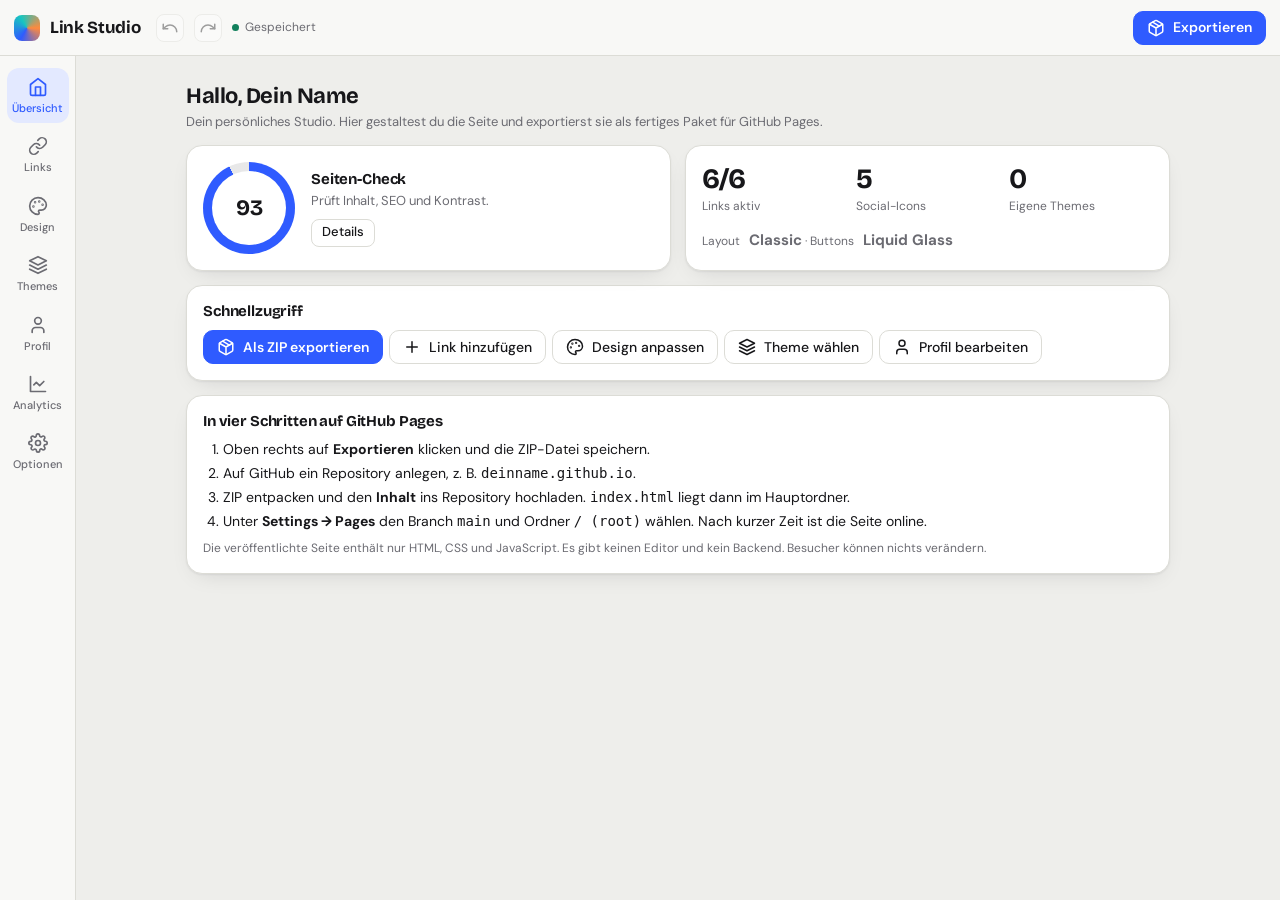
==== index.html @ 10c3a2a6 "Add files via upload" ====
<!DOCTYPE html>
<html lang="de"><head><meta charset="utf-8"><meta name="viewport" content="width=device-width,initial-scale=1"><meta name="robots" content="noindex,nofollow">
<title>Link Studio</title>
<link rel="stylesheet" href="https://fonts.googleapis.com/css2?family=Bricolage+Grotesque:wght@600;700;800&family=DM+Sans:wght@400;500;600;700&display=swap">
<style>:root{
  --ed-bg:#eeeeeb;--ed-panel:#f8f8f6;--ed-card:#ffffff;--ed-line:#dcdcd6;--ed-ink:#17171a;--ed-mute:#6b6b72;--ed-acc:#2f5bff;--ed-acc-ink:#ffffff;--ed-acc-soft:#e3e9ff;--ed-ok:#12805c;--ed-warn:#b26a00;--ed-bad:#c0392b;--ed-stage:#e4e4df;--ed-shadow:0 1px 2px rgba(20,20,30,.06),0 8px 24px -12px rgba(20,20,30,.18);
  --f-d:'Bricolage Grotesque',system-ui,sans-serif;--f-b:'DM Sans',system-ui,sans-serif;color-scheme:light}
@media (prefers-color-scheme:dark){:root:not([data-theme=light]):not([data-ed]){--ed-bg:#0e0f11;--ed-panel:#16171a;--ed-card:#1d1e22;--ed-line:#2b2d33;--ed-ink:#ececf0;--ed-mute:#9a9ca6;--ed-acc:#6d8dff;--ed-acc-ink:#0b1030;--ed-acc-soft:#1f2a55;--ed-ok:#3ecf9a;--ed-warn:#f0a43a;--ed-bad:#ff7a6b;--ed-stage:#0a0a0c;--ed-shadow:0 1px 2px rgba(0,0,0,.4),0 10px 28px -12px rgba(0,0,0,.6);color-scheme:dark}}
:root[data-theme=dark]:not([data-ed=light]){--ed-bg:#0e0f11;--ed-panel:#16171a;--ed-card:#1d1e22;--ed-line:#2b2d33;--ed-ink:#ececf0;--ed-mute:#9a9ca6;--ed-acc:#6d8dff;--ed-acc-ink:#0b1030;--ed-acc-soft:#1f2a55;--ed-ok:#3ecf9a;--ed-warn:#f0a43a;--ed-bad:#ff7a6b;--ed-stage:#0a0a0c;--ed-shadow:0 1px 2px rgba(0,0,0,.4),0 10px 28px -12px rgba(0,0,0,.6);color-scheme:dark}
:root[data-ed=dark]{--ed-bg:#0e0f11;--ed-panel:#16171a;--ed-card:#1d1e22;--ed-line:#2b2d33;--ed-ink:#ececf0;--ed-mute:#9a9ca6;--ed-acc:#6d8dff;--ed-acc-ink:#0b1030;--ed-acc-soft:#1f2a55;--ed-ok:#3ecf9a;--ed-warn:#f0a43a;--ed-bad:#ff7a6b;--ed-stage:#0a0a0c;--ed-shadow:0 1px 2px rgba(0,0,0,.4),0 10px 28px -12px rgba(0,0,0,.6);color-scheme:dark}
:root[data-ed=light]{--ed-bg:#eeeeeb;--ed-panel:#f8f8f6;--ed-card:#ffffff;--ed-line:#dcdcd6;--ed-ink:#17171a;--ed-mute:#6b6b72;--ed-acc:#2f5bff;--ed-acc-ink:#ffffff;--ed-acc-soft:#e3e9ff;--ed-stage:#e4e4df;color-scheme:light}
*{box-sizing:border-box}
html,body,#root{height:100%;margin:0}
body{background:var(--ed-bg);color:var(--ed-ink);font:14px/1.4 var(--f-b);-webkit-font-smoothing:antialiased;overflow:hidden}
button,input,select,textarea{font:inherit;color:inherit}
button{cursor:pointer}
.ic{width:18px;height:18px;flex:none;display:block}
:focus-visible{outline:2px solid var(--ed-acc);outline-offset:2px}
#app{height:100%;display:grid;grid-template-columns:76px 360px minmax(300px,1fr) 340px;grid-template-rows:56px 1fr;grid-template-areas:"top top top top" "rail panel stage insp"}
.top{grid-area:top;display:flex;align-items:center;gap:10px;padding:0 14px;background:var(--ed-panel);border-bottom:1px solid var(--ed-line)}
.brand{display:flex;align-items:center;gap:10px;font:700 17px var(--f-d);letter-spacing:-.02em;margin-right:6px}
.brand i{width:26px;height:26px;border-radius:8px;background:conic-gradient(from 210deg,#2f5bff,#18c6c0,#ff8a3d,#2f5bff);display:block}
.top .sp{flex:1}
.save{font-size:12px;color:var(--ed-mute);display:flex;align-items:center;gap:6px}
.save::before{content:'';width:7px;height:7px;border-radius:50%;background:var(--ed-ok)}
.save.dirty::before{background:var(--ed-warn)}
.btn{display:inline-flex;align-items:center;justify-content:center;gap:8px;height:34px;padding:0 13px;border-radius:10px;border:1px solid var(--ed-line);background:var(--ed-card);font-weight:500;white-space:nowrap;transition:background .15s,border-color .15s,transform .15s}
.btn:hover{border-color:color-mix(in srgb,var(--ed-ink) 35%,var(--ed-line))}
.btn:active{transform:translateY(1px)}
.btn.pri{background:var(--ed-acc);border-color:var(--ed-acc);color:var(--ed-acc-ink);font-weight:600}
.btn.pri:hover{filter:brightness(1.08)}
.btn.sm{height:28px;padding:0 10px;font-size:13px;border-radius:8px}
.btn.ghost{background:transparent;border-color:transparent}
.btn.ghost:hover{background:color-mix(in srgb,var(--ed-ink) 7%,transparent)}
.btn.danger{color:var(--ed-bad)}
.btn[disabled]{opacity:.4;pointer-events:none}
.ib{width:34px;padding:0}
.btn.sm.ib{width:28px}
.seg{display:inline-flex;padding:3px;border-radius:11px;background:color-mix(in srgb,var(--ed-ink) 7%,transparent);gap:2px;flex-wrap:wrap}
.seg button{border:0;background:transparent;height:28px;padding:0 10px;border-radius:8px;font-size:13px;font-weight:500;color:var(--ed-mute);display:inline-flex;align-items:center;justify-content:center;gap:6px}
.seg button.on{background:var(--ed-card);color:var(--ed-ink);box-shadow:0 1px 3px rgba(0,0,0,.14)}
.seg.full{display:flex}.seg.full button{flex:1}
.rail{grid-area:rail;background:var(--ed-panel);border-right:1px solid var(--ed-line);display:flex;flex-direction:column;align-items:center;gap:4px;padding:12px 6px;overflow-y:auto}
.rail button{width:62px;border:0;background:transparent;border-radius:12px;padding:9px 0 7px;display:flex;flex-direction:column;align-items:center;gap:4px;font-size:11px;font-weight:500;color:var(--ed-mute);transition:background .15s,color .15s}
.rail button:hover{background:color-mix(in srgb,var(--ed-ink) 6%,transparent);color:var(--ed-ink)}
.rail button.on{background:var(--ed-acc-soft);color:var(--ed-acc)}
.rail .ic{width:20px;height:20px}
.panel,.insp{background:var(--ed-panel);overflow-y:auto;overscroll-behavior:contain}
.panel{grid-area:panel;border-right:1px solid var(--ed-line)}
.insp{grid-area:insp;border-left:1px solid var(--ed-line)}
.pad{padding:16px}
.h1{font:700 22px/1.15 var(--f-d);letter-spacing:-.02em;margin:0 0 4px}
.h2{font:700 15px var(--f-d);margin:0;letter-spacing:-.01em}
.sub{color:var(--ed-mute);font-size:13px;margin:0 0 14px}
.stage{grid-area:stage;background:var(--ed-stage);display:flex;flex-direction:column;min-width:0;min-height:0;background-image:radial-gradient(color-mix(in srgb,var(--ed-ink) 14%,transparent) 1px,transparent 1px);background-size:18px 18px}
.stage-bar{display:flex;align-items:center;justify-content:center;gap:10px;padding:10px;flex-wrap:wrap}
.stage-body{flex:1;min-height:0;position:relative;overflow:hidden}
.frame{position:absolute;left:50%;top:0;transform-origin:top left;background:#000;box-shadow:0 30px 70px -20px rgba(0,0,0,.45);overflow:hidden}
.frame.mobile{border-radius:38px;border:9px solid #17171a}
.frame.tablet{border-radius:24px;border:9px solid #17171a}
.frame.desktop{border-radius:10px;border:1px solid var(--ed-line)}
.frame iframe{width:100%;height:100%;border:0;display:block;background:#000}
.edit-col{display:contents}
.full-view{grid-area:2 / 2 / 3 / 5;overflow-y:auto;background:var(--ed-bg)}
#app[data-full] .edit-col,#app[data-full] .stage{display:none}
#app:not([data-full]) .full-view{display:none}
.wrap{max-width:1040px;margin:0 auto;padding:28px 28px 60px}
.card{background:var(--ed-card);border:1px solid var(--ed-line);border-radius:16px;padding:16px;box-shadow:var(--ed-shadow)}
.grid2{display:grid;grid-template-columns:repeat(auto-fit,minmax(260px,1fr));gap:14px}
.stat{display:flex;flex-direction:column;gap:2px}.stat b{font:700 28px var(--f-d);letter-spacing:-.03em}.stat span{color:var(--ed-mute);font-size:12px}
.list{display:flex;flex-direction:column;gap:6px;margin:0;padding:0;list-style:none}
.row{display:flex;align-items:center;gap:8px;padding:8px 10px 8px 6px;border-radius:12px;background:var(--ed-card);border:1px solid var(--ed-line);position:relative;transition:border-color .15s,box-shadow .15s,opacity .15s}
.row.sel{border-color:var(--ed-acc);box-shadow:0 0 0 3px var(--ed-acc-soft)}
.row.off{opacity:.55}
.row.head{background:transparent;border-style:dashed}
.row .gr{width:22px;height:30px;display:grid;place-items:center;color:var(--ed-mute);cursor:grab;touch-action:none;border-radius:6px;border:0;background:none}
.row .gr:active{cursor:grabbing}
.row .gi{width:32px;height:32px;border-radius:9px;background:color-mix(in srgb,var(--ed-ink) 7%,transparent);display:grid;place-items:center;flex:none}
.row .tt{flex:1;min-width:0;text-align:left;border:0;background:none;padding:0}
.row .tt b{display:block;font-weight:600;white-space:nowrap;overflow:hidden;text-overflow:ellipsis}
.row .tt small{display:block;color:var(--ed-mute);white-space:nowrap;overflow:hidden;text-overflow:ellipsis;font-size:12px}
.row.drag{z-index:5;box-shadow:0 12px 30px rgba(0,0,0,.25);transition:none;opacity:.96}
.row.ind{margin-left:16px}
.tg{position:relative;display:inline-block;width:38px;height:22px;flex:none}
.tg input{position:absolute;inset:0;opacity:0;margin:0;cursor:pointer;z-index:1}
.tg span{position:absolute;inset:0;border-radius:99px;background:color-mix(in srgb,var(--ed-ink) 22%,transparent);transition:background .2s}
.tg span::after{content:'';position:absolute;left:3px;top:3px;width:16px;height:16px;border-radius:50%;background:#fff;box-shadow:0 1px 3px rgba(0,0,0,.3);transition:transform .2s}
.tg input:checked+span{background:var(--ed-acc)}
.tg input:checked+span::after{transform:translateX(16px)}
.tg input:focus-visible+span{outline:2px solid var(--ed-acc);outline-offset:2px}
.ctl{padding:9px 0;border-bottom:1px solid color-mix(in srgb,var(--ed-line) 60%,transparent)}
.ctl:last-child{border-bottom:0}
.ctl-h{display:flex;align-items:center;gap:6px;margin-bottom:6px;min-height:20px}
.ctl-h label{font-weight:500;font-size:13px;flex:1}
.ctl-h .val{font-size:12px;color:var(--ed-mute);font-variant-numeric:tabular-nums}
.ctl.inline{display:flex;align-items:center;justify-content:space-between;gap:10px}.ctl.inline .ctl-h{margin:0;flex:1}
.rs{border:0;background:none;color:var(--ed-mute);width:20px;height:20px;padding:0;display:grid;place-items:center;border-radius:6px}
.rs:hover{background:color-mix(in srgb,var(--ed-ink) 8%,transparent);color:var(--ed-ink)}
.rs .ic{width:13px;height:13px}
.rs[hidden]{display:none}
input[type=range]{-webkit-appearance:none;appearance:none;width:100%;height:22px;background:transparent;margin:0}
input[type=range]::-webkit-slider-runnable-track{height:4px;border-radius:4px;background:color-mix(in srgb,var(--ed-ink) 16%,transparent)}
input[type=range]::-moz-range-track{height:4px;border-radius:4px;background:color-mix(in srgb,var(--ed-ink) 16%,transparent)}
input[type=range]::-webkit-slider-thumb{-webkit-appearance:none;width:16px;height:16px;border-radius:50%;background:var(--ed-card);border:2px solid var(--ed-acc);margin-top:-6px;box-shadow:0 1px 4px rgba(0,0,0,.25)}
input[type=range]::-moz-range-thumb{width:12px;height:12px;border-radius:50%;background:var(--ed-card);border:2px solid var(--ed-acc)}
.in,select.in,textarea.in{width:100%;height:34px;border-radius:9px;border:1px solid var(--ed-line);background:var(--ed-card);padding:0 10px}
textarea.in{height:auto;padding:8px 10px;resize:vertical;min-height:70px;line-height:1.45}
.in:focus{outline:2px solid var(--ed-acc);outline-offset:-1px;border-color:transparent}
.clr{display:flex;gap:8px;align-items:center}
.clr .sw{width:34px;height:34px;border-radius:9px;border:1px solid var(--ed-line);position:relative;overflow:hidden;background:var(--c);flex:none;box-shadow:inset 0 0 0 2px var(--ed-card)}
.clr .sw input{position:absolute;inset:-6px;width:60px;height:60px;opacity:0;cursor:pointer}
.clr .hex{flex:1;font-family:ui-monospace,Menlo,monospace;font-size:12.5px;text-transform:lowercase}
.clr .auto{font-size:12px;color:var(--ed-mute)}
.sec{margin:0 0 10px;border:1px solid var(--ed-line);border-radius:14px;background:var(--ed-card);overflow:hidden}
.sec>summary{list-style:none;cursor:pointer;padding:11px 14px;font-weight:600;display:flex;align-items:center;gap:8px}
.sec>summary::-webkit-details-marker{display:none}
.sec>summary::after{content:'';margin-left:auto;width:8px;height:8px;border-right:2px solid var(--ed-mute);border-bottom:2px solid var(--ed-mute);transform:rotate(45deg);transition:transform .2s}
.sec[open]>summary::after{transform:rotate(-135deg)}
.sec>.in-sec{padding:2px 14px 12px}
.cats{display:flex;flex-direction:column;gap:6px}
.cat{display:flex;align-items:center;gap:12px;padding:11px 12px;border-radius:13px;border:1px solid var(--ed-line);background:var(--ed-card);text-align:left;width:100%}
.cat:hover{border-color:color-mix(in srgb,var(--ed-ink) 30%,var(--ed-line))}
.cat.on{border-color:var(--ed-acc);box-shadow:0 0 0 3px var(--ed-acc-soft)}
.cat .gi{width:34px;height:34px;border-radius:10px;background:color-mix(in srgb,var(--ed-ink) 7%,transparent);display:grid;place-items:center}
.cat.on .gi{background:var(--ed-acc);color:#fff}
.cat b{display:block;font-weight:600}.cat small{color:var(--ed-mute);font-size:12px}
.chips{display:flex;flex-wrap:wrap;gap:6px}
.chip{display:inline-flex;align-items:center;gap:6px;height:30px;padding:0 10px;border-radius:99px;border:1px solid var(--ed-line);background:var(--ed-card);font-size:13px}
.chip.on{background:var(--ed-acc);border-color:var(--ed-acc);color:#fff}
.picks{display:grid;grid-template-columns:repeat(auto-fill,minmax(40px,1fr));gap:6px}
.picks button{height:38px;border-radius:10px;border:1px solid var(--ed-line);background:var(--ed-card);display:grid;place-items:center}
.picks button.on{border-color:var(--ed-acc);background:var(--ed-acc-soft);color:var(--ed-acc)}
.picks button:hover{border-color:var(--ed-acc)}
.lay-grid{display:grid;grid-template-columns:repeat(3,1fr);gap:8px}
.lay{border:1px solid var(--ed-line);background:var(--ed-card);border-radius:12px;padding:8px 6px 7px;display:flex;flex-direction:column;align-items:center;gap:6px;font-size:12px;font-weight:500}
.lay.on{border-color:var(--ed-acc);box-shadow:0 0 0 3px var(--ed-acc-soft)}
.lay svg{width:100%;height:44px;color:var(--ed-mute)}.lay.on svg{color:var(--ed-acc)}
.sty-grid{display:grid;grid-template-columns:repeat(2,1fr);gap:8px}
.sty{height:62px;border-radius:12px;border:1px solid var(--ed-line);display:grid;place-items:center;position:relative;overflow:hidden;background:linear-gradient(135deg,#3b2f7a,#13486b);font-size:12px;font-weight:600;color:#fff}
.sty.on{outline:3px solid var(--ed-acc);outline-offset:1px}
.sty i{display:block;padding:7px 14px;font-style:normal}
.sty[data-s=liquid] i{background:rgba(255,255,255,.16);backdrop-filter:blur(6px);border:1px solid rgba(255,255,255,.35);border-radius:10px;box-shadow:inset 0 1px 0 rgba(255,255,255,.4)}
.sty[data-s=solid] i{background:#f5f6fb;color:#111;border-radius:8px}
.sty[data-s=outline] i{border:2px solid #fff;border-radius:8px}
.sty[data-s=gradient] i{background:linear-gradient(120deg,#8b7bff,#4cc9f0);border-radius:10px}
.sty[data-s=minimal] i{border-bottom:1px solid rgba(255,255,255,.6)}
.sty[data-s=floating] i{background:#20233a;border-radius:11px;box-shadow:0 12px 20px -6px rgba(0,0,0,.6)}
.sty[data-s=neon] i{border:2px solid #00f0ff;border-radius:8px;box-shadow:0 0 12px #00f0ff,inset 0 0 8px rgba(0,240,255,.4);text-shadow:0 0 8px #00f0ff}
.sty[data-s=soft] i{background:#2b2f50;border-radius:14px;box-shadow:5px 5px 10px rgba(0,0,0,.4),-4px -4px 9px rgba(255,255,255,.07)}
.sty[data-s="3d"] i{background:#ffb347;color:#2a1300;border-radius:9px;box-shadow:0 4px 0 #c77a1e}
.sty[data-s=elegant] i{border:1px solid rgba(255,255,255,.6);letter-spacing:.14em;font-size:10px;text-transform:uppercase}
.sty[data-s=custom] i{background:rgba(255,255,255,.25);border-radius:6px;border:1px dashed #fff}
.media{display:flex;gap:10px;align-items:center}
.media .th{width:54px;height:54px;border-radius:12px;border:1px dashed var(--ed-line);background:color-mix(in srgb,var(--ed-ink) 5%,transparent) center/cover no-repeat;display:grid;place-items:center;color:var(--ed-mute);flex:none;overflow:hidden}
.media .th video{width:100%;height:100%;object-fit:cover}
.media .col{flex:1;display:flex;flex-direction:column;gap:6px;min-width:0}
.media.drop-on .th{border-color:var(--ed-acc);background-color:var(--ed-acc-soft)}
.note{font-size:12px;color:var(--ed-mute);line-height:1.45;margin:6px 0 0}
.note.warn{color:var(--ed-warn)}
.hint{display:flex;gap:8px;padding:10px 12px;border-radius:12px;background:var(--ed-acc-soft);color:color-mix(in srgb,var(--ed-acc) 80%,var(--ed-ink));font-size:12.5px}
.hint .ic{width:16px;height:16px;margin-top:1px}
.tabs{display:flex;gap:4px;margin-bottom:12px}
.pill{display:inline-flex;align-items:center;gap:5px;height:22px;padding:0 8px;border-radius:99px;font-size:11.5px;font-weight:600;background:color-mix(in srgb,var(--ed-ink) 8%,transparent)}
.pill.ok{background:color-mix(in srgb,var(--ed-ok) 16%,transparent);color:var(--ed-ok)}.pill.warn{background:color-mix(in srgb,var(--ed-warn) 18%,transparent);color:var(--ed-warn)}.pill.bad{background:color-mix(in srgb,var(--ed-bad) 16%,transparent);color:var(--ed-bad)}
.chk{display:flex;gap:10px;align-items:flex-start;padding:9px 0;border-bottom:1px solid color-mix(in srgb,var(--ed-line) 60%,transparent)}
.chk:last-child{border-bottom:0}.chk .pill{margin-top:1px}.chk b{display:block;font-weight:600}.chk span{color:var(--ed-mute);font-size:12.5px}
.ring{--p:0;width:92px;height:92px;border-radius:50%;background:conic-gradient(var(--ed-acc) calc(var(--p)*1%),color-mix(in srgb,var(--ed-ink) 10%,transparent) 0);display:grid;place-items:center;position:relative;flex:none}
.ring::after{content:'';position:absolute;inset:9px;border-radius:50%;background:var(--ed-card)}
.ring b{position:relative;z-index:1;font:700 22px var(--f-d)}
.th-grid{align-items:stretch;display:grid;grid-template-columns:repeat(auto-fill,minmax(150px,1fr));gap:14px}
.thc{background:var(--ed-card);border:1px solid var(--ed-line);border-radius:16px;padding:10px;display:flex;flex-direction:column;gap:8px}
.thc.on{border-color:var(--ed-acc);box-shadow:0 0 0 3px var(--ed-acc-soft)}
.thc .pv{height:210px;border-radius:11px;overflow:hidden;position:relative;background:#111}
.thc iframe{position:absolute;left:0;top:0;width:390px;height:620px;border:0;transform:scale(.34);transform-origin:top left;pointer-events:none;background:#111}
.thc b{font-weight:600}.thc small{color:var(--ed-mute);font-size:12px;display:block}
.thc .acts{margin-top:auto;display:flex;gap:4px;flex-wrap:wrap}
.modal-bg{position:fixed;inset:0;background:rgba(10,10,20,.5);backdrop-filter:blur(3px);z-index:50;display:grid;place-items:center;padding:16px}
.modal{background:var(--ed-panel);border:1px solid var(--ed-line);border-radius:18px;padding:20px;width:min(560px,100%);max-height:88vh;overflow:auto;box-shadow:0 30px 80px rgba(0,0,0,.4)}
.modal h3{margin:0 0 6px;font:700 19px var(--f-d)}
.modal .acts{display:flex;gap:8px;justify-content:flex-end;margin-top:16px;flex-wrap:wrap}
.files{max-height:220px;overflow:auto;border:1px solid var(--ed-line);border-radius:10px;background:var(--ed-card);font:12px ui-monospace,Menlo,monospace}
.files div{display:flex;justify-content:space-between;gap:10px;padding:5px 10px;border-bottom:1px solid color-mix(in srgb,var(--ed-line) 60%,transparent)}
.files div:last-child{border-bottom:0}
.toast{position:fixed;left:50%;bottom:24px;transform:translateX(-50%);background:#17171a;color:#fff;padding:10px 16px;border-radius:12px;z-index:90;font-size:13px;box-shadow:0 10px 30px rgba(0,0,0,.35);max-width:90vw}
.mobile-bar{display:none;flex-wrap:nowrap}
.empty{color:var(--ed-mute);text-align:center;padding:26px 10px;border:1px dashed var(--ed-line);border-radius:14px}
.kbd{font:11px ui-monospace,Menlo,monospace;padding:1px 6px;border-radius:5px;border:1px solid var(--ed-line);background:var(--ed-card)}
@media (max-width:1239px){
  #app{grid-template-columns:76px minmax(0,1fr);grid-template-areas:"top top" "rail main";grid-template-rows:56px 1fr}
  .edit-col{display:block;grid-area:main;overflow-y:auto;min-height:0}
  .panel,.insp{grid-area:auto;overflow:visible;border:0;width:100%;max-width:680px;margin:0 auto}
  .insp{border-top:1px solid var(--ed-line)}
  .stage{grid-area:main;min-height:0}
  .full-view{grid-area:main}
  #app[data-view=edit] .stage{display:none}
  #app[data-view=preview] .edit-col{display:none}
  .mobile-bar{display:inline-flex}
}
@media (max-width:719px){
  #app{grid-template-columns:1fr;grid-template-areas:"top" "main" "rail";grid-template-rows:52px 1fr 60px}
  .rail{flex-direction:row;justify-content:space-around;border-right:0;border-top:1px solid var(--ed-line);padding:4px;overflow-x:auto;gap:0}
  .rail button{width:auto;min-width:50px;flex:1;padding:6px 2px 4px;font-size:10px}
  .top .hide-s{display:none}.brand span{display:none}#exportBtn span{display:none}#exportBtn{width:40px;padding:0}.top{gap:6px;padding:0 10px}
  .wrap{padding:18px 14px 40px}
}

.fl{position:relative;overflow:hidden;cursor:pointer}.fi{position:absolute;inset:0;width:100%;height:100%;opacity:0;cursor:pointer;font-size:0}
</style></head><body><div id="root"></div><script>/* ===== Link Studio core 1: utils, icons, fonts, defaults, presets ===== */
const LB = {};
const uid = (p = 'x') => p + Math.random().toString(36).slice(2, 9);
const esc = s => String(s == null ? '' : s).replace(/[&<>"']/g, c => ({ '&': '&amp;', '<': '&lt;', '>': '&gt;', '"': '&quot;', "'": '&#39;' }[c]));
const clamp = (v, a, b) => Math.min(b, Math.max(a, v));
const clone = o => JSON.parse(JSON.stringify(o));
const getPath = (o, p) => p.split('.').reduce((a, k) => (a == null ? a : a[k]), o);
const setPath = (o, p, v) => { const ks = p.split('.'); let a = o; for (let i = 0; i < ks.length - 1; i++) { if (a[ks[i]] == null) a[ks[i]] = {}; a = a[ks[i]]; } a[ks[ks.length - 1]] = v; };
const merge = (base, patch) => {
  if (Array.isArray(patch)) return clone(patch);
  if (patch && typeof patch === 'object') {
    const out = (base && typeof base === 'object' && !Array.isArray(base)) ? { ...base } : {};
    for (const k in patch) out[k] = merge(out[k], patch[k]);
    return out;
  }
  return patch;
};

/* ---------- Icons (24x24, stroke based) ---------- */
const ICONS = {
  link: '<path d="M10 13a5 5 0 0 0 7.54.54l3-3a5 5 0 0 0-7.07-7.07l-1.72 1.71"/><path d="M14 11a5 5 0 0 0-7.54-.54l-3 3a5 5 0 0 0 7.07 7.07l1.71-1.71"/>',
  globe: '<circle cx="12" cy="12" r="10"/><path d="M2 12h20"/><path d="M12 2a15.3 15.3 0 0 1 4 10 15.3 15.3 0 0 1-4 10 15.3 15.3 0 0 1-4-10 15.3 15.3 0 0 1 4-10z"/>',
  mail: '<rect x="2" y="4" width="20" height="16" rx="2"/><path d="m22 7-8.97 5.7a1.94 1.94 0 0 1-2.06 0L2 7"/>',
  instagram: '<rect x="2" y="2" width="20" height="20" rx="5"/><path d="M16 11.37A4 4 0 1 1 12.63 8 4 4 0 0 1 16 11.37z"/><path d="M17.5 6.5h.01"/>',
  youtube: '<path d="M2.5 17a24.12 24.12 0 0 1 0-10 2 2 0 0 1 1.4-1.4 49.56 49.56 0 0 1 16.2 0A2 2 0 0 1 21.5 7a24.12 24.12 0 0 1 0 10 2 2 0 0 1-1.4 1.4 49.55 49.55 0 0 1-16.2 0A2 2 0 0 1 2.5 17"/><path d="m10 15 5-3-5-3z"/>',
  twitch: '<path d="M21 2H3v16h5v4l4-4h5l4-4V2z"/><path d="M11 11V7"/><path d="M16 11V7"/>',
  github: '<path d="M15 22v-4a4.8 4.8 0 0 0-1-3.5c3 0 6-2 6-5.5.08-1.25-.27-2.48-1-3.5.28-1.15.28-2.35 0-3.5 0 0-1 0-3 1.5-2.64-.5-5.36-.5-8 0C6 2 5 2 5 2c-.3 1.15-.3 2.35 0 3.5A5.403 5.403 0 0 0 4 9c0 3.5 3 5.5 6 5.5-.39.49-.68 1.05-.85 1.65-.17.6-.22 1.23-.15 1.85v4"/><path d="M9 18c-4.51 2-5-2-7-2"/>',
  facebook: '<path d="M18 2h-3a5 5 0 0 0-5 5v3H7v4h3v8h4v-8h3l1-4h-4V7a1 1 0 0 1 1-1h3z"/>',
  linkedin: '<path d="M16 8a6 6 0 0 1 6 6v7h-4v-7a2 2 0 0 0-2-2 2 2 0 0 0-2 2v7h-4v-7a6 6 0 0 1 6-6z"/><rect x="2" y="9" width="4" height="12"/><circle cx="4" cy="4" r="2"/>',
  x: '<path d="M4 4l11.7 16H20L8.3 4z"/><path d="M4 20l6.8-6.8"/><path d="M13.2 10.8L20 4"/>',
  tiktok: '<path d="M9 12a4 4 0 1 0 4 4V3a5 5 0 0 0 5 5"/>',
  discord: '<path d="M7 6.5c3-1.2 7-1.2 10 0l2.5 9.5c-1.6 1.6-3.5 2.6-5 3l-1-2h-4l-1 2c-1.5-.4-3.4-1.4-5-3z"/><circle cx="9.5" cy="13" r="1.2"/><circle cx="14.5" cy="13" r="1.2"/>',
  spotify: '<circle cx="12" cy="12" r="10"/><path d="M7 9.5c3.5-1 7.5-.8 10.5 1"/><path d="M7.5 12.8c3-.8 6-.5 8.5 1"/><path d="M8 16c2.5-.6 5-.3 7 .8"/>',
  reddit: '<ellipse cx="12" cy="14" rx="8" ry="5.5"/><circle cx="9" cy="13.5" r="1"/><circle cx="15" cy="13.5" r="1"/><path d="M9.5 16.5c1.5 1 3.5 1 5 0"/><path d="M12 8.5l1-5 4 1"/><circle cx="18.5" cy="5" r="1.5"/>',
  steam: '<circle cx="12" cy="12" r="10"/><circle cx="15.5" cy="9.5" r="2.5"/><circle cx="8.5" cy="15.5" r="2"/><path d="M10 14.2l3.5-3"/>',
  telegram: '<path d="m22 2-7 20-4-9-9-4z"/><path d="M22 2 11 13"/>',
  whatsapp: '<path d="M7.9 20A9 9 0 1 0 4 16.1L2 22z"/>',
  pinterest: '<circle cx="12" cy="12" r="10"/><path d="M10 21l2-12"/><path d="M9.5 9.5c0-3 5.5-3 5.5 0s-3 4.5-4.5 4"/>',
  soundcloud: '<path d="M3 15v-3"/><path d="M6 16v-6"/><path d="M9 17V8"/><path d="M12 17V7c4-1 7 1 7 5a3.5 3.5 0 0 1 0 5h-7"/>',
  patreon: '<circle cx="15" cy="9.5" r="5.5"/><path d="M5 3v18"/>',
  kick: '<path d="M6 4v16"/><path d="M6 12l8-8"/><path d="M10 10l8 10"/>',
  bluesky: '<path d="M12 11c-2-4-5-6-8-6 0 3 1 7 4 8-2 .5-3 2-2 4 3 1 5-1 6-3 1 2 3 4 6 3 1-2 0-3.5-2-4 3-1 4-5 4-8-3 0-6 2-8 6z"/>',
  threads: '<circle cx="12" cy="12" r="4"/><path d="M16 8v5a3 3 0 0 0 6 0v-1a10 10 0 1 0-4 8"/>',
  snapchat: '<path d="M12 3c3 0 5 2 5 5v2c0 1 1 1.5 2 2-1 1.5-2 1.5-2 3 0 1 1 2 2 2-1 2-3 1-4 2-1 1-1.5 2-3 2s-2-1-3-2c-1-1-3 0-4-2 1 0 2-1 2-2 0-1.5-1-1.5-2-3 1-.5 2-1 2-2V8c0-3 2-5 5-5z"/>',
  music: '<path d="M9 18V5l12-2v13"/><circle cx="6" cy="18" r="3"/><circle cx="18" cy="16" r="3"/>',
  video: '<path d="m22 8-6 4 6 4V8z"/><rect x="2" y="6" width="14" height="12" rx="2"/>',
  bag: '<path d="M6 2 3 6v14a2 2 0 0 0 2 2h14a2 2 0 0 0 2-2V6l-3-4z"/><path d="M3 6h18"/><path d="M16 10a4 4 0 0 1-8 0"/>',
  heart: '<path d="M19 14c1.49-1.46 3-3.21 3-5.5A5.5 5.5 0 0 0 16.5 3c-1.76 0-3 .5-4.5 2-1.5-1.5-2.74-2-4.5-2A5.5 5.5 0 0 0 2 8.5c0 2.3 1.5 4.05 3 5.5l7 7z"/>',
  star: '<path d="M12 2l3.09 6.26L22 9.27l-5 4.87 1.18 6.88L12 17.77l-6.18 3.25L7 14.14 2 9.27l6.91-1.01z"/>',
  camera: '<path d="M14.5 4h-5L7 7H4a2 2 0 0 0-2 2v9a2 2 0 0 0 2 2h16a2 2 0 0 0 2-2V9a2 2 0 0 0-2-2h-3z"/><circle cx="12" cy="13" r="3"/>',
  gamepad: '<path d="M6 12h4M8 10v4"/><path d="M15 13h.01M18 11h.01"/><path d="M17.3 5H6.7a4 4 0 0 0-4 3.6C2.6 9.4 2 14.5 2 16a3 3 0 0 0 3 3c1 0 1.5-.5 2-1l1.4-1.4A2 2 0 0 1 9.8 16h4.4a2 2 0 0 1 1.4.6L17 18c.5.5 1 1 2 1a3 3 0 0 0 3-3c0-1.5-.6-6.6-.7-7.4A4 4 0 0 0 17.3 5z"/>',
  book: '<path d="M4 19.5v-15A2.5 2.5 0 0 1 6.5 2H20v20H6.5a2.5 2.5 0 0 1 0-5H20"/>',
  code: '<path d="m16 18 6-6-6-6"/><path d="m8 6-6 6 6 6"/>',
  coffee: '<path d="M17 8h1a4 4 0 1 1 0 8h-1"/><path d="M3 8h14v9a4 4 0 0 1-4 4H7a4 4 0 0 1-4-4z"/><path d="M6 2v2M10 2v2M14 2v2"/>',
  calendar: '<rect x="3" y="4" width="18" height="18" rx="2"/><path d="M16 2v4M8 2v4M3 10h18"/>',
  pin: '<path d="M20 10c0 6-8 12-8 12s-8-6-8-12a8 8 0 0 1 16 0z"/><circle cx="12" cy="10" r="3"/>',
  phone: '<path d="M22 16.92v3a2 2 0 0 1-2.18 2 19.8 19.8 0 0 1-8.63-3.07 19.5 19.5 0 0 1-6-6A19.8 19.8 0 0 1 2.12 4.18 2 2 0 0 1 4.11 2h3a2 2 0 0 1 2 1.72c.13.96.36 1.9.7 2.81a2 2 0 0 1-.45 2.11L8.09 9.91a16 16 0 0 0 6 6l1.27-1.27a2 2 0 0 1 2.11-.45c.91.34 1.85.57 2.81.7A2 2 0 0 1 22 16.92z"/>',
  briefcase: '<rect x="2" y="7" width="20" height="14" rx="2"/><path d="M16 21V5a2 2 0 0 0-2-2h-4a2 2 0 0 0-2 2v16"/>',
  download: '<path d="M21 15v4a2 2 0 0 1-2 2H5a2 2 0 0 1-2-2v-4"/><path d="m7 10 5 5 5-5"/><path d="M12 15V3"/>',
  upload: '<path d="M21 15v4a2 2 0 0 1-2 2H5a2 2 0 0 1-2-2v-4"/><path d="m17 8-5-5-5 5"/><path d="M12 3v12"/>',
  play: '<path d="M5 3l14 9-14 9z"/>',
  image: '<rect x="3" y="3" width="18" height="18" rx="2"/><circle cx="9" cy="9" r="2"/><path d="m21 15-3.09-3.09a2 2 0 0 0-2.82 0L6 21"/>',
  sparkles: '<path d="M9.94 15.5A2 2 0 0 0 8.5 14.06l-6.14-1.58a.5.5 0 0 1 0-.96L8.5 9.94A2 2 0 0 0 9.94 8.5l1.58-6.14a.5.5 0 0 1 .96 0L14.06 8.5a2 2 0 0 0 1.44 1.44l6.14 1.58a.5.5 0 0 1 0 .96L15.5 14.06a2 2 0 0 0-1.44 1.44l-1.58 6.14a.5.5 0 0 1-.96 0z"/>',
  zap: '<path d="M13 2 3 14h9l-1 8 10-12h-9z"/>',
  gift: '<rect x="3" y="8" width="18" height="4" rx="1"/><path d="M12 8v13"/><path d="M19 12v7a2 2 0 0 1-2 2H7a2 2 0 0 1-2-2v-7"/><path d="M7.5 8a2.5 2.5 0 0 1 0-5C11 3 12 8 12 8s1-5 4.5-5a2.5 2.5 0 0 1 0 5"/>',
  user: '<path d="M19 21v-2a4 4 0 0 0-4-4H9a4 4 0 0 0-4 4v2"/><circle cx="12" cy="7" r="4"/>',
  file: '<path d="M15 2H6a2 2 0 0 0-2 2v16a2 2 0 0 0 2 2h12a2 2 0 0 0 2-2V7z"/><path d="M14 2v4a2 2 0 0 0 2 2h4"/><path d="M10 9H8M16 13H8M16 17H8"/>',
  mic: '<path d="M12 2a3 3 0 0 0-3 3v7a3 3 0 0 0 6 0V5a3 3 0 0 0-3-3z"/><path d="M19 10v2a7 7 0 0 1-14 0v-2"/><path d="M12 19v3"/>',
  headphones: '<path d="M3 14h3a2 2 0 0 1 2 2v3a2 2 0 0 1-2 2H5a2 2 0 0 1-2-2v-7a9 9 0 0 1 18 0v7a2 2 0 0 1-2 2h-1a2 2 0 0 1-2-2v-3a2 2 0 0 1 2-2h3"/>',
  arrow: '<path d="M7 17 17 7"/><path d="M7 7h10v10"/>',
  chev: '<path d="m6 9 6 6 6-6"/>',
  chevr: '<path d="m9 18 6-6-6-6"/>',
  sun: '<circle cx="12" cy="12" r="4"/><path d="M12 2v2M12 20v2M4.93 4.93l1.41 1.41M17.66 17.66l1.41 1.41M2 12h2M20 12h2M6.34 17.66l-1.41 1.41M19.07 4.93l-1.41 1.41"/>',
  moon: '<path d="M12 3a6 6 0 0 0 9 9 9 9 0 1 1-9-9z"/>',
  check: '<path d="M20 6 9 17l-5-5"/>',
  verified: '<path d="M3.85 8.62a4 4 0 0 1 4.78-4.77 4 4 0 0 1 6.74 0 4 4 0 0 1 4.78 4.78 4 4 0 0 1 0 6.74 4 4 0 0 1-4.77 4.78 4 4 0 0 1-6.75 0 4 4 0 0 1-4.78-4.77 4 4 0 0 1 0-6.76z"/><path d="m9 12 2 2 4-4"/>',
  share: '<circle cx="18" cy="5" r="3"/><circle cx="6" cy="12" r="3"/><circle cx="18" cy="19" r="3"/><path d="m8.59 13.51 6.83 3.98M15.41 6.51l-6.82 3.98"/>',
  /* editor UI icons */
  plus: '<path d="M12 5v14M5 12h14"/>', trash: '<path d="M3 6h18"/><path d="M19 6v14a2 2 0 0 1-2 2H7a2 2 0 0 1-2-2V6"/><path d="M8 6V4a2 2 0 0 1 2-2h4a2 2 0 0 1 2 2v2"/>',
  copy: '<rect x="9" y="9" width="13" height="13" rx="2"/><path d="M5 15H4a2 2 0 0 1-2-2V4a2 2 0 0 1 2-2h9a2 2 0 0 1 2 2v1"/>',
  grip: '<circle cx="9" cy="6" r="1"/><circle cx="15" cy="6" r="1"/><circle cx="9" cy="12" r="1"/><circle cx="15" cy="12" r="1"/><circle cx="9" cy="18" r="1"/><circle cx="15" cy="18" r="1"/>',
  undo: '<path d="M3 7v6h6"/><path d="M21 17a9 9 0 0 0-9-9 9 9 0 0 0-6 2.3L3 13"/>', redo: '<path d="M21 7v6h-6"/><path d="M3 17a9 9 0 0 1 9-9 9 9 0 0 1 6 2.3L21 13"/>',
  monitor: '<rect x="2" y="3" width="20" height="14" rx="2"/><path d="M8 21h8M12 17v4"/>', tablet: '<rect x="4" y="2" width="16" height="20" rx="2"/><path d="M12 18h.01"/>', phoneui: '<rect x="5" y="2" width="14" height="20" rx="3"/><path d="M12 18h.01"/>',
  home: '<path d="m3 9 9-7 9 7v11a2 2 0 0 1-2 2H5a2 2 0 0 1-2-2z"/><path d="M9 22V12h6v10"/>', palette: '<circle cx="13.5" cy="6.5" r=".5"/><circle cx="17.5" cy="10.5" r=".5"/><circle cx="8.5" cy="7.5" r=".5"/><circle cx="6.5" cy="12.5" r=".5"/><path d="M12 2C6.5 2 2 6.5 2 12s4.5 10 10 10c.9 0 1.5-.7 1.5-1.5 0-.4-.2-.8-.4-1-.3-.3-.5-.7-.5-1.1 0-.9.7-1.5 1.5-1.5H16c3.3 0 6-2.7 6-6 0-4.9-4.5-9-10-9z"/>',
  layout: '<rect x="3" y="3" width="18" height="18" rx="2"/><path d="M3 9h18M9 21V9"/>', sliders: '<path d="M4 21v-7M4 10V3M12 21v-9M12 8V3M20 21v-5M20 12V3M1 14h6M9 8h6M17 16h6"/>',
  chart: '<path d="M3 3v18h18"/><path d="m19 9-5 5-4-4-3 3"/>', settings: '<circle cx="12" cy="12" r="3"/><path d="M19.4 15a1.65 1.65 0 0 0 .33 1.82l.06.06a2 2 0 1 1-2.83 2.83l-.06-.06a1.65 1.65 0 0 0-1.82-.33 1.65 1.65 0 0 0-1 1.51V21a2 2 0 1 1-4 0v-.09a1.65 1.65 0 0 0-1-1.51 1.65 1.65 0 0 0-1.82.33l-.06.06a2 2 0 1 1-2.83-2.83l.06-.06a1.65 1.65 0 0 0 .33-1.82 1.65 1.65 0 0 0-1.51-1H3a2 2 0 1 1 0-4h.09a1.65 1.65 0 0 0 1.51-1 1.65 1.65 0 0 0-.33-1.82l-.06-.06a2 2 0 1 1 2.83-2.83l.06.06a1.65 1.65 0 0 0 1.82.33h0a1.65 1.65 0 0 0 1-1.51V3a2 2 0 1 1 4 0v.09a1.65 1.65 0 0 0 1 1.51h0a1.65 1.65 0 0 0 1.82-.33l.06-.06a2 2 0 1 1 2.83 2.83l-.06.06a1.65 1.65 0 0 0-.33 1.82v0a1.65 1.65 0 0 0 1.51 1H21a2 2 0 1 1 0 4h-.09a1.65 1.65 0 0 0-1.51 1z"/>',
  x2: '<path d="M18 6 6 18M6 6l12 12"/>', eye: '<path d="M2 12s3.6-7 10-7 10 7 10 7-3.6 7-10 7-10-7-10-7z"/><circle cx="12" cy="12" r="3"/>', eyeoff: '<path d="M9.9 4.24A9.1 9.1 0 0 1 12 4c6.4 0 10 8 10 8a13.2 13.2 0 0 1-1.67 2.68M6.61 6.61A13.5 13.5 0 0 0 2 12s3.6 8 10 8a9.7 9.7 0 0 0 5.39-1.61M2 2l20 20"/>',
  rotate: '<path d="M3 12a9 9 0 1 0 9-9 9.75 9.75 0 0 0-6.74 2.74L3 8"/><path d="M3 3v5h5"/>', up: '<path d="m18 15-6-6-6 6"/>', down: '<path d="m6 9 6 6 6-6"/>', folder: '<path d="M20 20a2 2 0 0 0 2-2V8a2 2 0 0 0-2-2h-7.9a2 2 0 0 1-1.69-.9L9.6 3.9A2 2 0 0 0 7.93 3H4a2 2 0 0 0-2 2v13a2 2 0 0 0 2 2z"/>',
  package: '<path d="m7.5 4.27 9 5.15"/><path d="M21 8a2 2 0 0 0-1-1.73l-7-4a2 2 0 0 0-2 0l-7 4A2 2 0 0 0 3 8v8a2 2 0 0 0 1 1.73l7 4a2 2 0 0 0 2 0l7-4A2 2 0 0 0 21 16z"/><path d="m3.3 7 8.7 5 8.7-5M12 22V12"/>',
  wand: '<path d="m15 4-1 1M19 8l1-1M15 8l-1-1M5 21 19 7l-2-2L3 19z"/>', type: '<path d="M4 7V4h16v3M9 20h6M12 4v16"/>', film: '<rect x="2" y="2" width="20" height="20" rx="2.18"/><path d="M7 2v20M17 2v20M2 12h20M2 7h5M2 17h5M17 17h5M17 7h5"/>', code2: '<path d="m18 16 4-4-4-4M6 8l-4 4 4 4M14.5 4l-5 16"/>',
  info: '<circle cx="12" cy="12" r="10"/><path d="M12 16v-4M12 8h.01"/>', alert: '<path d="m21.73 18-8-14a2 2 0 0 0-3.48 0l-8 14A2 2 0 0 0 4 21h16a2 2 0 0 0 1.73-3z"/><path d="M12 9v4M12 17h.01"/>'
};
const ico = (n, cls) => '<svg class="' + (cls || 'ic') + '" viewBox="0 0 24 24" fill="none" stroke="currentColor" stroke-width="2" stroke-linecap="round" stroke-linejoin="round" aria-hidden="true">' + (ICONS[n] || ICONS.link) + '</svg>';
const PLATFORMS = ['instagram', 'tiktok', 'youtube', 'twitch', 'discord', 'github', 'spotify', 'x', 'reddit', 'steam', 'facebook', 'linkedin', 'telegram', 'whatsapp', 'pinterest', 'soundcloud', 'patreon', 'kick', 'bluesky', 'threads', 'snapchat', 'mail', 'globe'];
const PLATFORM_LABEL = { instagram: 'Instagram', tiktok: 'TikTok', youtube: 'YouTube', twitch: 'Twitch', discord: 'Discord', github: 'GitHub', spotify: 'Spotify', x: 'X', reddit: 'Reddit', steam: 'Steam', facebook: 'Facebook', linkedin: 'LinkedIn', telegram: 'Telegram', whatsapp: 'WhatsApp', pinterest: 'Pinterest', soundcloud: 'SoundCloud', patreon: 'Patreon', kick: 'Kick', bluesky: 'Bluesky', threads: 'Threads', snapchat: 'Snapchat', mail: 'E-Mail', globe: 'Website' };
const GENERIC_ICONS = ['link', 'globe', 'mail', 'music', 'video', 'bag', 'heart', 'star', 'camera', 'gamepad', 'book', 'code', 'coffee', 'calendar', 'pin', 'phone', 'briefcase', 'download', 'play', 'image', 'sparkles', 'zap', 'gift', 'user', 'file', 'mic', 'headphones', 'share'];
function detectPlatform(url) {
  const u = String(url || '').trim().toLowerCase();
  if (u.startsWith('mailto:')) return 'mail';
  if (u.startsWith('tel:')) return 'phone';
  let h = '';
  try { h = new URL(/^[a-z]+:/.test(u) ? u : 'https://' + u).hostname.replace(/^www\./, ''); } catch (e) { return 'link'; }
  const map = [['instagram.com', 'instagram'], ['tiktok.com', 'tiktok'], ['youtube.com', 'youtube'], ['youtu.be', 'youtube'], ['twitch.tv', 'twitch'], ['discord.gg', 'discord'], ['discord.com', 'discord'], ['github.com', 'github'], ['spotify.com', 'spotify'], ['x.com', 'x'], ['twitter.com', 'x'], ['reddit.com', 'reddit'], ['steampowered.com', 'steam'], ['steamcommunity.com', 'steam'], ['facebook.com', 'facebook'], ['fb.com', 'facebook'], ['linkedin.com', 'linkedin'], ['t.me', 'telegram'], ['telegram.me', 'telegram'], ['wa.me', 'whatsapp'], ['whatsapp.com', 'whatsapp'], ['pinterest.', 'pinterest'], ['soundcloud.com', 'soundcloud'], ['patreon.com', 'patreon'], ['kick.com', 'kick'], ['bsky.app', 'bluesky'], ['threads.net', 'threads'], ['snapchat.com', 'snapchat']];
  for (const [d, k] of map) if (h === d || h.endsWith('.' + d) || (d.endsWith('.') && h.includes(d))) return k;
  return 'link';
}

/* ---------- Fonts ---------- */
const FONTS = [
  ['Inter', 'sans', [400, 500, 600, 700]], ['Manrope', 'sans', [400, 500, 600, 700, 800]], ['Plus Jakarta Sans', 'sans', [400, 500, 600, 700, 800]], ['DM Sans', 'sans', [400, 500, 600, 700]],
  ['Space Grotesk', 'sans', [400, 500, 600, 700]], ['Outfit', 'sans', [400, 500, 600, 700, 800]], ['Sora', 'sans', [400, 500, 600, 700, 800]], ['Figtree', 'sans', [400, 500, 600, 700, 800]],
  ['Poppins', 'sans', [400, 500, 600, 700]], ['Montserrat', 'sans', [400, 500, 600, 700, 800]], ['Raleway', 'sans', [400, 500, 600, 700, 800]], ['Rubik', 'sans', [400, 500, 600, 700]],
  ['Bricolage Grotesque', 'display', [400, 500, 600, 700, 800]], ['Syne', 'display', [400, 500, 600, 700, 800]], ['Unbounded', 'display', [400, 500, 600, 700]], ['Bebas Neue', 'display', [400]], ['Archivo Black', 'display', [400]],
  ['Fraunces', 'serif', [400, 500, 600, 700]], ['Playfair Display', 'serif', [400, 500, 600, 700]], ['Instrument Serif', 'serif', [400]], ['DM Serif Display', 'serif', [400]], ['Cormorant Garamond', 'serif', [400, 500, 600, 700]], ['Lora', 'serif', [400, 500, 600, 700]],
  ['JetBrains Mono', 'mono', [400, 500, 600, 700]], ['Space Mono', 'mono', [400, 700]], ['Caveat', 'hand', [400, 500, 600, 700]], ['Pacifico', 'hand', [400]]
];
const FONT_MAP = {}; FONTS.forEach(f => FONT_MAP[f[0]] = f);
const FALLBACK = { sans: 'system-ui,-apple-system,"Segoe UI",Roboto,sans-serif', display: 'system-ui,-apple-system,"Segoe UI",sans-serif', serif: 'Georgia,"Times New Roman",serif', mono: 'ui-monospace,SFMono-Regular,Menlo,monospace', hand: 'cursive,system-ui,sans-serif' };
const SYSTEM_FONTS = { '@system': ['System UI', FALLBACK.sans], '@serif': ['Serif', FALLBACK.serif], '@mono': ['Mono', FALLBACK.mono] };
const gfUrl = (name, weights) => 'https://fonts.googleapis.com/css2?family=' + encodeURIComponent(name).replace(/%20/g, '+') + (weights && weights.length ? ':wght@' + weights.join(';') : '') + '&display=swap';
/* resolve a font choice -> {css, link?, face?} */
function resolveFont(v, fonts) {
  v = v || '@system';
  if (SYSTEM_FONTS[v]) return { css: SYSTEM_FONTS[v][1] };
  if (v === '@file') return fonts.file ? { css: '"LB Custom",' + FALLBACK.sans, face: true } : { css: FALLBACK.sans };
  if (v === '@gf') { const n = (fonts.gf || '').trim(); return n ? { css: '"' + n.replace(/"/g, '') + '",' + FALLBACK.sans, link: gfUrl(n) } : { css: FALLBACK.sans }; }
  const f = FONT_MAP[v];
  if (f) return { css: '"' + v + '",' + FALLBACK[f[1]], link: gfUrl(v, f[2]) };
  return { css: FALLBACK.sans };
}
LB.resolveFont = resolveFont;

/* ---------- Defaults ---------- */
const PAL_DARK = { bg1: '#0a0c16', bg2: '#1b1445', bg3: '#0c2b4a', text: '#f5f6fb', muted: '#a7accb', accent: '#8b7bff', accent2: '#4cc9f0', glow: '#8b7bff', btnBg: '#ffffff', btnBg2: '#8b7bff', btnText: '#f5f6fb', btnBorder: '#ffffff', btnOp: 12, overlay: '#000000' };
const PAL_LIGHT = { bg1: '#f4f1ff', bg2: '#e4ecff', bg3: '#ffeaf3', text: '#14142b', muted: '#5c5f7a', accent: '#5b4bff', accent2: '#0aa3d8', glow: '#7b6bff', btnBg: '#ffffff', btnBg2: '#d9d4ff', btnText: '#14142b', btnBorder: '#ffffff', btnOp: 62, overlay: '#ffffff' };
const DEFAULT_DESIGN = {
  siteMode: 'dark', toggle: true,
  layout: { type: 'classic', maxWidth: 560, gap: 14, padTop: 64, padBottom: 56, cols: 2, variant: 'bar', profilePos: 'top', profileAlign: 'center', rowH: 150 },
  av: { size: 116, shape: 'circle', bw: 3, bcMode: 'gradient', bc: '#ffffff', shadow: 40, glow: 24, anim: 'float' },
  pt: { align: 'center', nameSize: 30, nameWeight: 700, nameColor: '', nameFx: 'none', bioSize: 15, bioColor: '', bioWidth: 44, gap: 10, handleShow: true },
  social: { style: 'glass', size: 44, pos: 'top' },
  fonts: { heading: 'Sora', body: 'Figtree', button: '', gf: '', file: '', fileName: '' },
  bg: { type: 'mesh', angle: 155, speed: 45, image: '', video: '', posX: 50, posY: 50, size: 'cover', blur: 0, brightness: 100, contrast: 100, saturate: 100, opacity: 100, overlayOp: 0, orbs: true, orbCount: 3, orbSize: 55, orbInt: 45, pType: 'none', pCount: 60, pSize: 2, pSpeed: 40, pColor: '', pOp: 60, grain: false, grainAmt: 10, vignette: 25 },
  pal: { dark: PAL_DARK, light: PAL_LIGHT },
  button: { style: 'liquid', radius: 20, height: 62, width: 100, padX: 18, borderW: 1, blur: 22, shadow: 40, glow: 0, size: 16, weight: 600, align: 'center', iconPos: 'left', iconSize: 22, iconBox: true, arrow: true, upper: false, hover: 'lift', click: 'ripple', idle: 'none' },
  anim: { enter: 'fade-up', profileEnter: 'fade-up', duration: 750, stagger: 70, delay: 80, themeFx: true, cursorGlow: true, pointerLight: true },
  customCss: ''
};
const DEFAULT_STATE = {
  v: 1,
  meta: { title: 'Dein Name – Links', description: 'Alle meine Links an einem Ort.', lang: 'de', favicon: '', ogImage: '', siteUrl: '', cname: '', noindex: false, footer: true, footerText: '', share: true, analytics: { provider: 'none', id: '', src: '' } },
  profile: { name: 'Dein Name', handle: '@deinname', bio: 'Creator · Gamer · Entwickler\nHier findest du alles, was ich mache.', avatar: '', verified: true, badges: [{ id: 'b1', text: 'Creator', icon: 'sparkles', color: '' }] },
  socials: [
    { id: 's1', platform: 'instagram', url: 'https://instagram.com/', enabled: true }, { id: 's2', platform: 'tiktok', url: 'https://tiktok.com/', enabled: true },
    { id: 's3', platform: 'youtube', url: 'https://youtube.com/', enabled: true }, { id: 's4', platform: 'discord', url: 'https://discord.gg/', enabled: true }, { id: 's5', platform: 'github', url: 'https://github.com/', enabled: true }
  ],
  items: [
    { id: 'l1', type: 'link', title: 'YouTube-Kanal', subtitle: 'Neue Videos jede Woche', url: 'https://youtube.com/', icon: 'auto', enabled: true, badge: 'Neu', thumb: '', span: '2x1', o: {} },
    { id: 'l2', type: 'link', title: 'Twitch Livestream', subtitle: 'Abends live dabei', url: 'https://twitch.tv/', icon: 'auto', enabled: true, badge: '', thumb: '', span: '1x1', o: {} },
    { id: 'l3', type: 'link', title: 'Discord Server', subtitle: 'Community & Support', url: 'https://discord.gg/', icon: 'auto', enabled: true, badge: '', thumb: '', span: '1x1', o: {} },
    { id: 'h1', type: 'heading', title: 'Mehr von mir', collapsible: false, closed: false },
    { id: 'l4', type: 'link', title: 'Spotify Playlist', subtitle: 'Mein Soundtrack', url: 'https://open.spotify.com/', icon: 'auto', enabled: true, badge: '', thumb: '', span: '1x1', o: {} },
    { id: 'l5', type: 'link', title: 'GitHub', subtitle: 'Open-Source-Projekte', url: 'https://github.com/', icon: 'auto', enabled: true, badge: '', thumb: '', span: '1x1', o: {} },
    { id: 'l6', type: 'link', title: 'Business-Anfragen', subtitle: 'kontakt@example.com', url: 'mailto:kontakt@example.com', icon: 'auto', enabled: true, badge: '', thumb: '', span: '2x1', o: {} }
  ],
  design: DEFAULT_DESIGN
};
LB.DEFAULT_STATE = DEFAULT_STATE;
LB.fresh = () => clone(DEFAULT_STATE);

/* ---------- Button style presets (applied when picking a style) ---------- */
const STYLE_PRESETS = {
  liquid: { button: { radius: 20, borderW: 1, blur: 22, shadow: 40 }, pal: { dark: { btnBg: '#ffffff', btnText: '#f5f6fb', btnBorder: '#ffffff', btnOp: 12 }, light: { btnBg: '#ffffff', btnText: '#14142b', btnBorder: '#ffffff', btnOp: 62 } } },
  solid: { button: { radius: 16, borderW: 0, blur: 0, shadow: 25 }, pal: { dark: { btnBg: '#f5f6fb', btnText: '#0a0c16', btnBorder: '#f5f6fb', btnOp: 100 }, light: { btnBg: '#14142b', btnText: '#ffffff', btnBorder: '#14142b', btnOp: 100 } } },
  outline: { button: { radius: 16, borderW: 2, blur: 0, shadow: 0 }, pal: { dark: { btnBorder: '#f5f6fb', btnText: '#f5f6fb', btnBg: '#ffffff', btnOp: 10 }, light: { btnBorder: '#14142b', btnText: '#14142b', btnBg: '#14142b', btnOp: 8 } } },
  gradient: { button: { radius: 18, borderW: 0, blur: 0, shadow: 35 }, pal: { dark: { btnBg: '#8b7bff', btnBg2: '#4cc9f0', btnText: '#ffffff', btnOp: 100 }, light: { btnBg: '#5b4bff', btnBg2: '#0aa3d8', btnText: '#ffffff', btnOp: 100 } } },
  minimal: { button: { radius: 10, borderW: 1, blur: 0, shadow: 0 }, pal: { dark: { btnBorder: '#ffffff', btnText: '#f5f6fb', btnBg: '#ffffff', btnOp: 8 }, light: { btnBorder: '#14142b', btnText: '#14142b', btnBg: '#14142b', btnOp: 6 } } },
  floating: { button: { radius: 22, borderW: 0, blur: 0, shadow: 70 }, pal: { dark: { btnBg: '#20233a', btnText: '#f5f6fb', btnOp: 100 }, light: { btnBg: '#ffffff', btnText: '#14142b', btnOp: 100 } } },
  neon: { button: { radius: 12, borderW: 2, blur: 0, shadow: 0 }, pal: { dark: { btnBg: '#000000', btnText: '#ffffff', btnOp: 35 }, light: { btnBg: '#ffffff', btnText: '#14142b', btnOp: 70 } } },
  soft: { button: { radius: 26, borderW: 0, blur: 0, shadow: 60 }, pal: { dark: { btnBg: '#1d2036', btnText: '#e9ebf8', btnOp: 100 }, light: { btnBg: '#eceaf8', btnText: '#2a2850', btnOp: 100 } } },
  '3d': { button: { radius: 16, borderW: 0, blur: 0, shadow: 45 }, pal: { dark: { btnBg: '#ffb347', btnBg2: '#ff7a18', btnText: '#2a1300', btnOp: 100 }, light: { btnBg: '#7c6bff', btnBg2: '#4b3bd6', btnText: '#ffffff', btnOp: 100 } } },
  elegant: { button: { radius: 4, borderW: 1, blur: 0, shadow: 0, upper: true, weight: 500 }, pal: { dark: { btnBg: '#ffffff', btnText: '#f5f6fb', btnOp: 4 }, light: { btnBg: '#14142b', btnText: '#14142b', btnOp: 3 } } },
  custom: {}
};
LB.STYLE_PRESETS = STYLE_PRESETS;
LB.BUTTON_STYLES = [['liquid', 'Liquid Glass'], ['solid', 'Solid'], ['outline', 'Outline'], ['gradient', 'Gradient'], ['minimal', 'Minimal'], ['floating', 'Floating'], ['neon', 'Neon'], ['soft', 'Soft UI'], ['3d', '3D'], ['elegant', 'Elegant'], ['custom', 'Custom']];
LB.LAYOUTS = [['classic', 'Classic', 560], ['grid', 'Grid', 640], ['cards', 'Cards', 600], ['minimal', 'Minimal', 460], ['profile', 'Profile-Centric', 560], ['bento', 'Bento Grid', 920], ['floating', 'Floating Cards', 560], ['expanded', 'Expanded Profile', 1100], ['custom', 'Custom', 720]];

/* ---------- Theme presets (design patches on top of DEFAULT_DESIGN) ---------- */
const P = (dark, light) => ({ pal: { dark, light } });
LB.PRESETS = [
  { id: 'midnight', name: 'Midnight Glass', note: 'Liquid Glass auf Mesh-Verlauf', patch: {} },
  { id: 'aurora', name: 'Aurora', note: 'Nordlicht, Glühwürmchen', patch: { layout: { type: 'classic' }, bg: { type: 'mesh', pType: 'fireflies', pCount: 40, orbCount: 4 }, fonts: { heading: 'Bricolage Grotesque', body: 'DM Sans' }, ...P({ bg1: '#03110f', bg2: '#0c3b38', bg3: '#2a1a5e', accent: '#5df2c1', accent2: '#a78bfa', glow: '#5df2c1', btnBg2: '#5df2c1' }, { bg1: '#eafaf4', bg2: '#e0f7ff', bg3: '#f1e9ff', accent: '#0f9d76', accent2: '#7c5cff', glow: '#0f9d76' }) } },
  { id: 'sunset', name: 'Sunset Liquid', note: 'Warmer animierter Verlauf', patch: { bg: { type: 'animated', speed: 40, orbs: false, grain: true }, button: { radius: 30, hover: 'shine' }, fonts: { heading: 'Sora', body: 'Outfit' }, ...P({ bg1: '#2a0a3d', bg2: '#d1366b', bg3: '#ff9a3c', accent: '#ffd166', accent2: '#ff6b9a', glow: '#ffb86b', btnOp: 18 }, { bg1: '#ffe9d6', bg2: '#ffc4d6', bg3: '#ffd9a8', accent: '#d1366b', accent2: '#ff7a18', glow: '#ff7a18' }) } },
  { id: 'paper', name: 'Paper', note: 'Hell, ruhig, Serifen', patch: { siteMode: 'light', layout: { type: 'minimal', maxWidth: 460 }, bg: { type: 'solid', orbs: false, grain: true, grainAmt: 12, vignette: 0 }, button: { style: 'elegant', radius: 4, hover: 'invert', blur: 0, upper: true, weight: 500 }, av: { glow: 0, shadow: 20, anim: 'none', shape: 'rounded', bcMode: 'solid', bc: '#1c1a17', bw: 1 }, fonts: { heading: 'Fraunces', body: 'Figtree' }, anim: { enter: 'fade', stagger: 50 }, ...P({ bg1: '#141311', bg2: '#141311', bg3: '#141311', accent: '#e8c27a', accent2: '#e8c27a', btnText: '#f3efe6', btnOp: 4 }, { bg1: '#f6f3ec', bg2: '#f6f3ec', bg3: '#efe9dc', text: '#1c1a17', muted: '#6b665b', accent: '#9a6b1f', accent2: '#9a6b1f', glow: '#9a6b1f', btnBg: '#1c1a17', btnText: '#1c1a17', btnBorder: '#1c1a17', btnOp: 3 }) } },
  { id: 'neon', name: 'Neon Cyber', note: 'Neon-Rahmen, Sterne, Mono', patch: { layout: { type: 'grid', maxWidth: 640 }, bg: { type: 'gradient', orbs: false, pType: 'stars', pCount: 90, pColor: '#00f0ff', grain: false }, button: { style: 'neon', radius: 8, size: 15, hover: 'glow', idle: 'none' }, av: { shape: 'hexagon', bcMode: 'gradient', glow: 40, anim: 'ring' }, fonts: { heading: 'Space Grotesk', body: 'JetBrains Mono' }, pt: { nameFx: 'gradient' }, ...P({ bg1: '#05030f', bg2: '#12002b', bg3: '#001a2b', accent: '#00f0ff', accent2: '#ff2bd6', glow: '#00f0ff', btnBg: '#000000', btnText: '#e8ffff', btnOp: 35 }, { bg1: '#eefcff', bg2: '#fbeaff', bg3: '#e6fffb', accent: '#0090a8', accent2: '#c2189f', glow: '#00a6c0', btnText: '#06323a' }) } },
  { id: 'forest', name: 'Forest Mist', note: 'Gedämpftes Grün, Cards', patch: { layout: { type: 'cards', maxWidth: 600, cols: 1 }, bg: { type: 'mesh', pType: 'dots', pCount: 40, pColor: '#9be7b5', pOp: 35 }, button: { radius: 24, shadow: 55 }, fonts: { heading: 'Lora', body: 'DM Sans' }, ...P({ bg1: '#07110c', bg2: '#12392a', bg3: '#1b2d1d', accent: '#9be7b5', accent2: '#e0d28a', glow: '#6fd39a' }, { bg1: '#eef6ec', bg2: '#dcefdc', bg3: '#f3efd6', accent: '#2f7d4f', accent2: '#a58a1d', glow: '#2f7d4f' }) } },
  { id: 'mono', name: 'Mono Elegant', note: 'Schwarz-weiß, Outline', patch: { siteMode: 'dark', layout: { type: 'profile', maxWidth: 520 }, bg: { type: 'solid', orbs: false, vignette: 40 }, button: { style: 'outline', radius: 999, hover: 'invert', blur: 0, borderW: 1 }, av: { glow: 0, anim: 'none', bcMode: 'solid', bc: '#ffffff', bw: 2 }, fonts: { heading: 'Instrument Serif', body: 'Manrope' }, pt: { nameSize: 38, nameWeight: 400 }, ...P({ bg1: '#0a0a0a', bg2: '#0a0a0a', bg3: '#0a0a0a', text: '#fafafa', muted: '#9a9a9a', accent: '#ffffff', accent2: '#bdbdbd', glow: '#ffffff', btnBorder: '#fafafa', btnText: '#fafafa' }, { bg1: '#fafafa', bg2: '#fafafa', bg3: '#f0f0f0', text: '#0a0a0a', muted: '#666666', accent: '#0a0a0a', accent2: '#444444', glow: '#0a0a0a', btnBorder: '#0a0a0a', btnBg: '#0a0a0a', btnText: '#0a0a0a' }) } },
  { id: 'candy', name: 'Candy Soft', note: 'Pastell, Soft UI, schwebend', patch: { siteMode: 'light', layout: { type: 'floating', maxWidth: 520, gap: 18 }, bg: { type: 'gradient', orbs: true, orbInt: 35, vignette: 0 }, button: { style: 'soft', radius: 30, height: 64, hover: 'scale', idle: 'none' }, av: { shape: 'blob', bcMode: 'gradient', anim: 'breathe', glow: 18 }, fonts: { heading: 'Outfit', body: 'Outfit' }, ...P({ bg1: '#1a1230', bg2: '#2b1a4d', bg3: '#3a1d4a', accent: '#ff8fd1', accent2: '#9ad7ff', glow: '#ff8fd1' }, { bg1: '#ffe9f4', bg2: '#e9eaff', bg3: '#e0f7f2', accent: '#ff5fb0', accent2: '#6aa8ff', glow: '#ff8fd1', btnBg: '#f6eefb' }) } },
  { id: 'ocean', name: 'Ocean Deep', note: 'Tiefsee mit Bläschen', patch: { bg: { type: 'gradient', angle: 180, orbs: true, pType: 'bubbles', pCount: 34, pColor: '#9bd7ff', pOp: 45 }, button: { style: 'gradient', radius: 18, hover: 'scale' }, fonts: { heading: 'Plus Jakarta Sans', body: 'Plus Jakarta Sans' }, ...P({ bg1: '#03111f', bg2: '#06355a', bg3: '#0a5a7a', accent: '#6ee7ff', accent2: '#7c8cff', glow: '#4bd0ff', btnBg: '#2a8cff', btnBg2: '#22d3ee', btnText: '#ffffff', btnOp: 100 }, { bg1: '#e3f6ff', bg2: '#bfe6ff', bg3: '#d8f3f1', accent: '#0a6dc2', accent2: '#0aa7a7', glow: '#0a8fe0', btnBg: '#1d7bff', btnBg2: '#12b5c9', btnText: '#ffffff', btnOp: 100 }) } },
  { id: 'ember', name: 'Ember 3D', note: 'Bento mit 3D-Buttons', patch: { layout: { type: 'bento', maxWidth: 920, gap: 14 }, bg: { type: 'solid', orbs: true, orbCount: 2, orbInt: 30, grain: true }, button: { style: '3d', radius: 18, hover: 'lift', click: 'press' }, av: { shape: 'squircle', anim: 'none', bcMode: 'solid', bc: '#ffb347' }, fonts: { heading: 'Bricolage Grotesque', body: 'Figtree' }, ...P({ bg1: '#141414', bg2: '#141414', bg3: '#141414', accent: '#ffb347', accent2: '#ff7a18', glow: '#ff7a18', btnBg: '#2a2a2a', btnBg2: '#ff7a18', btnText: '#fff4e6', btnOp: 100 }, { bg1: '#f5f1ea', bg2: '#f5f1ea', bg3: '#ece4d6', accent: '#e8590c', accent2: '#f59f00', glow: '#e8590c', btnBg: '#ffffff', btnBg2: '#d9d2c3', btnText: '#2b2118', btnOp: 100 }) } }
];

/* ===== Link Studio core 2: site builder (CSS + HTML) ===== */
function layoutSpec(d) {
  const L = d.layout, t = L.type;
  const s = { shell: 'stack', variant: 'bar', cols: 1, profile: 'center', float: false, bento: false, hero: false };
  if (t === 'grid') { s.variant = 'tile'; s.cols = clamp(L.cols, 2, 3); }
  else if (t === 'cards') { s.variant = 'card'; s.cols = clamp(L.cols, 1, 2); }
  else if (t === 'minimal') { s.variant = 'text'; s.profile = 'left'; }
  else if (t === 'profile') { s.hero = true; }
  else if (t === 'bento') { s.variant = 'bento'; s.cols = 4; s.bento = true; }
  else if (t === 'floating') { s.float = true; }
  else if (t === 'expanded') { s.shell = 'split'; s.profile = 'left'; }
  else if (t === 'custom') { s.variant = L.variant; s.cols = clamp(L.cols, 1, 4); s.profile = L.profileAlign; if (L.profilePos !== 'top') s.shell = L.profilePos === 'left' ? 'split' : 'split-r'; }
  return s;
}
const FONT_ROLES = ['heading', 'body', 'button'];
function collectFonts(d) {
  const f = d.fonts, out = { links: [], face: '' };
  const seen = {};
  [f.heading, f.body, f.button || f.body].forEach(v => { const r = resolveFont(v, f); if (r.link && !seen[r.link]) { seen[r.link] = 1; out.links.push(r.link); } if (r.face) out.face = true; });
  return out;
}
function hexToRgb(h) { h = String(h || '#000').replace('#', ''); if (h.length === 3) h = h.split('').map(c => c + c).join(''); const n = parseInt(h, 16) || 0; return [n >> 16 & 255, n >> 8 & 255, n & 255]; }
LB.hexToRgb = hexToRgb;
function palVars(p) {
  return '--bg1:' + p.bg1 + ';--bg2:' + p.bg2 + ';--bg3:' + p.bg3 + ';--text:' + p.text + ';--muted:' + p.muted + ';--accent:' + p.accent + ';--accent2:' + p.accent2 + ';--glow:' + p.glow + ';--btn-bg:' + p.btnBg + ';--btn-bg2:' + p.btnBg2 + ';--btn-text:' + p.btnText + ';--btn-border:' + p.btnBorder + ';--btn-op:' + p.btnOp + ';--overlay:' + p.overlay + ';';
}
const ENTER = { 'fade-up': 'e-up', fade: 'e-fade', 'slide-left': 'e-sl', 'slide-right': 'e-sr', zoom: 'e-zoom', blur: 'e-blur', flip: 'e-flip', none: 'e-none' };
const SHAPES = {
  circle: 'border-radius:50%', squircle: 'border-radius:34%', rounded: 'border-radius:22%', square: 'border-radius:6%',
  hexagon: 'clip-path:polygon(50% 0,100% 25%,100% 75%,50% 100%,0 75%,0 25%)', diamond: 'clip-path:polygon(50% 0,100% 50%,50% 100%,0 50%)',
  blob: 'border-radius:63% 37% 54% 46% / 55% 48% 52% 45%'
};
LB.SHAPES = Object.keys(SHAPES);

const STATIC_CSS = `
@property --bg1{syntax:'<color>';inherits:true;initial-value:#000}
@property --bg2{syntax:'<color>';inherits:true;initial-value:#000}
@property --bg3{syntax:'<color>';inherits:true;initial-value:#000}
@property --accent{syntax:'<color>';inherits:true;initial-value:#888}
@property --accent2{syntax:'<color>';inherits:true;initial-value:#888}
@property --text{syntax:'<color>';inherits:true;initial-value:#fff}
@property --muted{syntax:'<color>';inherits:true;initial-value:#aaa}
@property --glow{syntax:'<color>';inherits:true;initial-value:#888}
@property --ang{syntax:'<angle>';inherits:false;initial-value:0deg}
*,*::before,*::after{box-sizing:border-box}
html,body{margin:0}
html{-webkit-text-size-adjust:100%}
body{min-height:100vh;min-height:100dvh;font-family:var(--font-b);color:var(--text);background:var(--bg1);-webkit-font-smoothing:antialiased;overflow-x:hidden;line-height:1.4}
a{color:inherit}
button{font:inherit;color:inherit}
.ic{width:1.15em;height:1.15em;flex:none;display:block}
#bg{position:fixed;inset:0;z-index:0;overflow:hidden;background:var(--bg1);pointer-events:none}
#bg>*{position:absolute;inset:0}
.bg-media{background-size:cover;background-repeat:no-repeat}
.bg-media video{width:100%;height:100%;object-fit:cover}
.bg-orbs i,.bg-mesh i{position:absolute;border-radius:50%;filter:blur(70px);will-change:transform}
.bg-ov{background:var(--overlay)}
.bg-grain{mix-blend-mode:overlay;background-size:180px}
#pc{width:100%;height:100%}
#cglow{position:fixed;inset:0;z-index:1;pointer-events:none;opacity:0;transition:opacity .5s}
#cglow.on{opacity:1}
.page{position:relative;z-index:2;min-height:100vh;min-height:100dvh;display:flex;flex-direction:column;align-items:center;padding-left:20px;padding-right:20px}
.shell{width:100%;max-width:var(--maxw);display:flex;flex-direction:column;gap:var(--sec-gap,28px);margin:0 auto}
.shell.split{flex-direction:row;align-items:flex-start;gap:64px}
.shell.split-r{flex-direction:row-reverse;align-items:flex-start;gap:64px}
.split .profile,.split-r .profile{position:sticky;top:48px;flex:0 0 340px;align-items:flex-start;text-align:left}
.split .main,.split-r .main{flex:1;min-width:0}
.main{display:flex;flex-direction:column;gap:22px;min-width:0}
.profile{display:flex;flex-direction:column;align-items:var(--p-ai);text-align:var(--p-ta);gap:var(--p-gap)}
.tools{position:fixed;top:14px;right:14px;z-index:5;display:flex;gap:8px}
.tool{width:42px;height:42px;border-radius:50%;display:grid;place-items:center;cursor:pointer;color:var(--text);border:1px solid color-mix(in srgb,var(--text) 18%,transparent);background:color-mix(in srgb,var(--text) 8%,transparent);backdrop-filter:blur(14px);-webkit-backdrop-filter:blur(14px);transition:transform .3s var(--ease),background .3s}
.tool:hover{transform:scale(1.08)}
.tool .ic{width:19px;height:19px}
.tool .moon{display:none}[data-theme=light] .tool .moon{display:block}[data-theme=light] .tool .sun{display:none}
/* avatar */
.avw{position:relative;filter:drop-shadow(0 calc(var(--av-sh)*.28px) calc(var(--av-sh)*.6px) rgba(0,0,0,calc(var(--av-sh)*.012))) drop-shadow(0 0 calc(var(--av-gl)*1px) color-mix(in srgb,var(--glow) 80%,transparent))}
.av{width:var(--av-size);height:var(--av-size);padding:var(--av-bw);background:var(--av-bc);display:block;overflow:hidden;${'' /* shape injected */}}
.av img{width:100%;height:100%;object-fit:cover;display:block;border-radius:inherit;clip-path:inherit}
.av .ini{width:100%;height:100%;display:grid;place-items:center;font:700 calc(var(--av-size)*.4)/1 var(--font-h);color:#fff;background:linear-gradient(135deg,var(--accent),var(--accent2));border-radius:inherit;clip-path:inherit}
.av.an-ring{background:conic-gradient(from var(--ang),var(--accent),var(--accent2),transparent 55%,var(--accent));animation:spin 4s linear infinite;padding:max(var(--av-bw),3px)}
.avw.an-float{animation:floaty 5s ease-in-out infinite}
.avw.an-breathe{animation:breathe 4s ease-in-out infinite}
.avw.an-pulse{animation:glowp 2.6s ease-in-out infinite}
.avw.an-tilt{transition:transform .3s var(--ease)}
.name{margin:0;font-family:var(--font-h);font-size:var(--n-size);font-weight:var(--n-w);letter-spacing:-.02em;line-height:1.1;color:var(--n-color);display:flex;align-items:center;gap:8px;flex-wrap:wrap;justify-content:var(--p-ai)}
.name.fx-gradient .nt{background:linear-gradient(90deg,var(--accent),var(--accent2));-webkit-background-clip:text;background-clip:text;color:transparent}
.name.fx-shimmer .nt{background:linear-gradient(110deg,var(--text) 30%,var(--accent) 50%,var(--text) 70%);background-size:250% 100%;-webkit-background-clip:text;background-clip:text;color:transparent;animation:shim 4s linear infinite}
.vf{width:.72em;height:.72em;color:var(--accent2)}
.handle{color:var(--muted);font-size:14px;font-weight:500;margin-top:-4px}
.bio{margin:0;color:var(--b-color);font-size:var(--bio-size);max-width:var(--bio-w);line-height:1.55;white-space:pre-line}
.badges{display:flex;flex-wrap:wrap;gap:6px;justify-content:var(--p-ai)}
.badge{--bc:var(--accent);display:inline-flex;align-items:center;gap:6px;padding:4px 11px 4px 9px;border-radius:99px;font-size:12px;font-weight:600;background:color-mix(in srgb,var(--bc) 16%,transparent);color:var(--bc);border:1px solid color-mix(in srgb,var(--bc) 36%,transparent)}
.badge .ic{width:13px;height:13px}
.socials{display:flex;flex-wrap:wrap;gap:10px;justify-content:var(--p-ai)}
.soc{width:var(--so-size);height:var(--so-size);border-radius:calc(var(--so-size)*.34);display:grid;place-items:center;color:var(--text);text-decoration:none;transition:transform .3s var(--ease),background .3s,box-shadow .3s}
.soc .ic{width:calc(var(--so-size)*.46);height:calc(var(--so-size)*.46)}
.soc:hover{transform:translateY(-3px) scale(1.06)}
.so-glass .soc{background:color-mix(in srgb,var(--text) 9%,transparent);border:1px solid color-mix(in srgb,var(--text) 16%,transparent);backdrop-filter:blur(16px);-webkit-backdrop-filter:blur(16px);box-shadow:inset 0 1px 0 rgba(255,255,255,.22)}
.so-filled .soc{background:linear-gradient(135deg,var(--accent),var(--accent2));color:#fff;box-shadow:0 8px 20px -8px var(--accent)}
.so-outline .soc{border:1.5px solid color-mix(in srgb,var(--text) 40%,transparent)}
.so-plain .soc{opacity:.85}.so-plain .soc:hover{opacity:1}
.so-round .soc{border-radius:50%}
/* links grid */
.grid{display:grid;grid-template-columns:repeat(var(--cols),minmax(0,1fr));gap:var(--gap)}
.grp{grid-column:1/-1;display:flex;flex-direction:column;gap:var(--gap)}
.grp-h{display:flex;align-items:center;gap:12px;font-family:var(--font-b);font-size:12px;letter-spacing:.16em;text-transform:uppercase;color:var(--muted);font-weight:700;background:none;border:0;padding:6px 2px;text-align:left;width:100%}
.grp-h::after{content:'';flex:1;height:1px;background:color-mix(in srgb,var(--muted) 28%,transparent)}
button.grp-h{cursor:pointer;padding:13px 16px;border-radius:calc(var(--b-r)*.8 + 2px);background:color-mix(in srgb,var(--text) 7%,transparent);border:1px solid color-mix(in srgb,var(--text) 15%,transparent);backdrop-filter:blur(16px);-webkit-backdrop-filter:blur(16px);color:var(--text);font-size:13px;letter-spacing:.1em;transition:background .3s,border-color .3s,transform .3s var(--ease)}
button.grp-h::after{display:none}
button.grp-h span{flex:1}
button.grp-h:hover{background:color-mix(in srgb,var(--text) 12%,transparent);border-color:color-mix(in srgb,var(--accent) 50%,transparent)}
button.grp-h:active{transform:scale(.985)}
button.grp-h:focus-visible{outline:2px solid var(--accent);outline-offset:2px}
button.grp-h .ic{width:18px;height:18px;order:0;transition:transform .45s var(--ease)}
.grp{transition:gap .45s var(--ease)}.grp.closed{gap:0}
.grp.closed .grp-in{opacity:0}.grp-in{transition:opacity .35s ease}
.grp.closed .grp-h .ic{transform:rotate(-90deg)}
.grp:not(.closed) .grp-h .ic{transform:rotate(0)}
.grp-wrap{display:grid;grid-template-rows:1fr;transition:grid-template-rows .45s var(--ease)}
.grp.closed .grp-wrap{grid-template-rows:0fr}
.grp-in{overflow:hidden;min-height:0;padding:10px;margin:-10px}
.grp.closed .grp-in{visibility:hidden;transition:visibility 0s .45s}
.it{display:flex;justify-content:center;min-width:0}
.sp-2x1{grid-column:span 2}.sp-2x2{grid-column:span 2;grid-row:span 2}.sp-1x2{grid-row:span 2}
.bento{grid-auto-flow:dense;grid-auto-rows:var(--row)}
.bento .grp{grid-auto-rows:auto}
.bento>.profile{grid-column:span 2;grid-row:span 2;padding:26px;border-radius:calc(var(--b-r) + 6px);background:color-mix(in srgb,var(--text) 6%,transparent);border:1px solid color-mix(in srgb,var(--text) 14%,transparent);backdrop-filter:blur(24px);-webkit-backdrop-filter:blur(24px);justify-content:center}
.bento>.profile .av{width:calc(var(--av-size)*.7);height:calc(var(--av-size)*.7)}
.bento>.profile .badges{display:none}
.bento>.profile .bio{display:-webkit-box;-webkit-line-clamp:3;-webkit-box-orient:vertical;overflow:hidden}
.bento>.profile{gap:8px;padding:20px;overflow:hidden}
/* link base */
.lk{--ic-w:calc(var(--b-h)*.6);--fill:color-mix(in srgb,var(--b-bg) calc(var(--b-op)*1%),transparent);position:relative;display:flex;flex-direction:column;width:var(--b-w);min-width:0;color:var(--b-text);text-decoration:none;font-family:var(--font-btn);font-size:var(--b-fs);font-weight:var(--b-fw);border-radius:var(--b-r);overflow:hidden;isolation:isolate;cursor:pointer;-webkit-tap-highlight-color:transparent;border:var(--b-bw) solid transparent;transition:transform .4s var(--ease),box-shadow .4s var(--ease),background .35s,color .3s,border-color .3s,filter .3s;outline-offset:3px;${'' }
}
.lk:focus-visible{outline:2px solid var(--accent)}
.lk-row{display:flex;align-items:center;gap:12px;min-height:var(--b-h);padding:0 var(--b-px);width:100%;min-width:0}
.lk-tx{flex:1;min-width:0;display:flex;flex-direction:column;gap:1px;text-align:var(--b-ta);line-height:1.2}
.lk-t{overflow:hidden;text-overflow:ellipsis;white-space:nowrap;${'' }}
.lk-up .lk-t{text-transform:uppercase;letter-spacing:.12em;font-size:.86em}
.lk-s{font-size:.78em;font-weight:400;opacity:.7;overflow:hidden;text-overflow:ellipsis;white-space:nowrap}
.lk-ic{width:var(--ic-w);height:var(--ic-w);flex:none;display:grid;place-items:center;color:var(--ic-color,inherit)}
.lk-ic .ic{width:var(--b-is);height:var(--b-is)}
.ibox .lk-ic{border-radius:calc(var(--b-r)*.55);background:color-mix(in srgb,var(--ic-color,var(--b-text)) 12%,transparent)}
.lk-ar{width:var(--ic-w);flex:none;display:grid;place-items:center;opacity:.55;transition:transform .35s var(--ease),opacity .3s}
.lk-ar .ic{width:18px;height:18px}
.lk-sp{width:var(--ic-w);flex:none}
.lk:hover .lk-ar{opacity:1;transform:translate(2px,-2px)}
.lk-th{display:block;background-size:cover;background-position:center;background-color:color-mix(in srgb,var(--accent) 22%,transparent)}
.lk-bd{flex:none;font-size:11px;font-weight:700;letter-spacing:.04em;padding:3px 9px;border-radius:99px;background:linear-gradient(135deg,var(--accent),var(--accent2));color:#fff}
.v-bar .lk-th{display:none}
.v-bar.has-th .lk-ic{background-size:cover;background-position:center;border-radius:calc(var(--b-r)*.55);overflow:hidden}
.v-tile{min-height:calc(var(--b-h)*2)}
.v-tile .lk-row{flex-direction:column;justify-content:center;text-align:center;padding:18px 12px;gap:10px;min-height:calc(var(--b-h)*2)}
.v-tile .lk-tx{flex:none;align-items:center;text-align:center;width:100%}
.v-tile .lk-ar,.v-tile .lk-sp,.v-tile .lk-th{display:none}
.v-tile .lk-ic{width:calc(var(--b-h)*.8);height:calc(var(--b-h)*.8)}
.v-tile .lk-ic .ic{width:calc(var(--b-is)*1.3);height:calc(var(--b-is)*1.3)}
.v-tile .lk-bd{position:absolute;top:10px;right:10px}
.v-card .lk-th{aspect-ratio:16/9;width:100%;position:relative}
.v-card:not(.has-th) .lk-th{display:grid;place-items:center;background:linear-gradient(135deg,color-mix(in srgb,var(--accent) 40%,transparent),color-mix(in srgb,var(--accent2) 30%,transparent))}
.v-card:not(.has-th) .lk-th .ic{width:44px;height:44px;opacity:.9}
.v-card .lk-tx{text-align:left}
.v-bento{height:100%;width:100%}
.v-bento .lk-th{position:absolute;inset:0;z-index:-2}
.v-bento.has-th::after{content:'';position:absolute;inset:0;z-index:-1;background:linear-gradient(180deg,transparent 30%,rgba(0,0,0,.65))}
.v-bento.has-th{color:#fff}
.v-bento .lk-row{flex-direction:column;align-items:flex-start;justify-content:space-between;height:100%;padding:16px 18px;gap:8px}
.v-bento .lk-ic{width:calc(var(--b-h)*.8);height:calc(var(--b-h)*.8)}
.v-bento .lk-ic .ic{width:calc(var(--b-is)*1.35);height:calc(var(--b-is)*1.35)}
.v-bento .lk-tx{flex:none;width:100%;text-align:left}
.v-bento .lk-t{white-space:normal;font-size:1.08em}
.v-bento .lk-ar{position:absolute;top:14px;right:14px;width:auto}
.v-bento .lk-sp{display:none}
.v-bento .lk-bd{position:absolute;top:14px;left:auto;right:46px}
.v-text{background:none!important;border-radius:0!important;border-width:0 0 1px 0!important;border-style:solid!important;border-color:color-mix(in srgb,var(--text) 16%,transparent)!important;box-shadow:none!important;backdrop-filter:none!important;-webkit-backdrop-filter:none!important}
.v-text::before,.v-text::after{display:none!important}
.v-text .lk-row{min-height:calc(var(--b-h)*.82);padding-left:2px;padding-right:2px}
.v-text .lk-tx{text-align:left}
.v-text:hover{border-color:var(--accent)!important;padding-left:6px}
.v-text .lk-ic{background:none!important}
/* styles */
.s-liquid{background:linear-gradient(135deg,var(--fill),color-mix(in srgb,var(--b-bg) calc(var(--b-op)*.45%),transparent));backdrop-filter:blur(var(--b-blur)) saturate(170%);-webkit-backdrop-filter:blur(var(--b-blur)) saturate(170%);border-color:color-mix(in srgb,var(--b-border) 38%,transparent);box-shadow:inset 0 1px 1px rgba(255,255,255,.38),inset 0 -1px 1px rgba(255,255,255,.07),0 12px 34px -12px rgba(0,0,0,calc(var(--b-sh)*.9)),var(--b-gsh)}
.s-liquid::before{content:'';position:absolute;inset:0;z-index:-1;border-radius:inherit;pointer-events:none;background:radial-gradient(190px circle at var(--mx,50%) var(--my,-30%),rgba(255,255,255,var(--pl,.26)),transparent 65%),linear-gradient(180deg,rgba(255,255,255,.13),transparent 48%)}
.s-solid{background:var(--fill);border-color:var(--b-border);box-shadow:0 8px 22px -10px rgba(0,0,0,calc(var(--b-sh)*1.2)),var(--b-gsh)}
.s-outline{background:transparent;border-width:max(var(--b-bw),2px);border-color:var(--b-border);box-shadow:var(--b-gsh)}
.s-outline:hover{background:color-mix(in srgb,var(--b-bg) calc(var(--b-op)*1%),transparent)}
.s-gradient{background:linear-gradient(120deg,color-mix(in srgb,var(--b-bg) calc(var(--b-op)*1%),transparent),color-mix(in srgb,var(--b-bg2) calc(var(--b-op)*1%),transparent));border-color:color-mix(in srgb,var(--b-border) 25%,transparent);box-shadow:0 14px 30px -14px color-mix(in srgb,var(--b-bg) 80%,transparent),var(--b-gsh)}
.s-minimal{background:transparent;border-color:transparent;border-bottom-color:color-mix(in srgb,var(--b-border) 45%,transparent);border-radius:max(var(--b-r)*.5,6px)}
.s-minimal:hover{background:color-mix(in srgb,var(--b-bg) calc(var(--b-op)*1%),transparent)}
.s-floating{background:var(--fill);border-color:transparent;box-shadow:0 22px 44px -16px rgba(0,0,0,calc(var(--b-sh)*1.1)),0 4px 10px -4px rgba(0,0,0,.25),var(--b-gsh)}
.s-floating:hover{box-shadow:0 30px 56px -16px rgba(0,0,0,calc(var(--b-sh)*1.2)),0 6px 14px -4px rgba(0,0,0,.28),var(--b-gsh)}
.s-neon{background:color-mix(in srgb,var(--b-bg) calc(var(--b-op)*.3%),transparent);border-width:max(var(--b-bw),2px);border-color:var(--accent);text-shadow:0 0 10px color-mix(in srgb,var(--accent) 70%,transparent);box-shadow:0 0 14px color-mix(in srgb,var(--accent) 50%,transparent),inset 0 0 14px color-mix(in srgb,var(--accent) 22%,transparent),var(--b-gsh)}
.s-neon:hover{box-shadow:0 0 26px color-mix(in srgb,var(--accent) 80%,transparent),inset 0 0 22px color-mix(in srgb,var(--accent) 35%,transparent),var(--b-gsh)}
.s-soft{background:var(--fill);border-color:transparent;box-shadow:calc(var(--b-sh)*9px) calc(var(--b-sh)*9px) calc(var(--b-sh)*22px) rgba(0,0,0,calc(var(--b-sh)*.5)),calc(var(--b-sh)*-9px) calc(var(--b-sh)*-9px) calc(var(--b-sh)*22px) rgba(255,255,255,calc(var(--b-sh)*.1)),var(--b-gsh)}
[data-theme=light] .s-soft{box-shadow:calc(var(--b-sh)*9px) calc(var(--b-sh)*9px) calc(var(--b-sh)*22px) rgba(60,50,120,calc(var(--b-sh)*.28)),calc(var(--b-sh)*-9px) calc(var(--b-sh)*-9px) calc(var(--b-sh)*22px) rgba(255,255,255,.95),var(--b-gsh)}
.s-3d{background:linear-gradient(180deg,color-mix(in srgb,var(--b-bg) 100%,white 14%),var(--b-bg));border-color:transparent;box-shadow:0 6px 0 0 color-mix(in srgb,var(--b-bg2) 78%,black),0 16px 24px -6px rgba(0,0,0,calc(var(--b-sh)*.8)),inset 0 1px 0 rgba(255,255,255,.4),var(--b-gsh);margin-bottom:6px}
.s-3d:active{transform:translateY(5px)!important;box-shadow:0 1px 0 0 color-mix(in srgb,var(--b-bg2) 78%,black),0 6px 10px -4px rgba(0,0,0,.4)}
.s-elegant{background:var(--fill);border-width:max(var(--b-bw),1px);border-color:color-mix(in srgb,var(--b-text) 34%,transparent);box-shadow:var(--b-gsh)}
.s-elegant:hover{border-color:var(--b-text)}
.s-custom{background:var(--fill);border-color:var(--b-border);backdrop-filter:blur(var(--b-blur));-webkit-backdrop-filter:blur(var(--b-blur));box-shadow:0 12px 30px -12px rgba(0,0,0,calc(var(--b-sh)*1)),var(--b-gsh)}
/* hover */
.h-lift:hover{transform:translateY(-3px)}
.h-scale:hover{transform:scale(1.03)}
.h-glow:hover{box-shadow:0 0 0 1px color-mix(in srgb,var(--glow) 55%,transparent),0 0 34px -2px color-mix(in srgb,var(--glow) 60%,transparent)}
.h-shine::after,.h-fill::after{content:'';position:absolute;inset:0;z-index:-1;pointer-events:none}
.h-shine::after{background:linear-gradient(105deg,transparent 35%,rgba(255,255,255,.34) 50%,transparent 65%);transform:translateX(-130%);transition:transform .9s var(--ease)}
.h-shine:hover::after{transform:translateX(130%)}
.h-fill::after{background:linear-gradient(120deg,var(--accent),var(--accent2));opacity:.9;transform:scaleX(0);transform-origin:left;transition:transform .5s var(--ease)}
.h-fill:hover::after{transform:scaleX(1)}
.h-fill:hover{color:#fff}
.h-invert:hover{background:var(--b-text)!important;color:var(--bg1)!important;border-color:var(--b-text)!important}
.h-tilt{transform:perspective(700px) rotateX(var(--rx,0deg)) rotateY(var(--ry,0deg));transition:transform .2s ease-out,box-shadow .4s}
.h-tilt:hover{box-shadow:0 20px 40px -14px rgba(0,0,0,.5)}
.h-press:hover{transform:scale(.985)}
/* click */
.c-press:active{transform:scale(.96)!important}
.c-bounce.clk{animation:bounce .5s var(--ease)}
.c-flash.clk{animation:flash .5s ease}
.rip{position:absolute;border-radius:50%;pointer-events:none;background:color-mix(in srgb,var(--b-text) 35%,transparent);transform:translate(-50%,-50%) scale(0);animation:ripple .7s ease-out forwards;width:20px;height:20px;z-index:0}
/* idle */
.i-pulse{animation:pulse 2.4s ease-in-out infinite}
.i-float{animation:floaty 4s ease-in-out infinite}
.i-wiggle{animation:wiggle 3s ease-in-out infinite}
.i-shake{animation:shake 3.2s ease-in-out infinite}
.i-bounce{animation:bobble 2.2s ease-in-out infinite}
.i-glow{animation:glowb 2.4s ease-in-out infinite}
.i-heart{animation:heart 1.8s ease-in-out infinite}
.lay-floating .it:nth-child(odd) .lk{translate:-8px 0}.lay-floating .it:nth-child(even) .lk{translate:8px 0}
.lay-floating .lk{animation:floaty 7s ease-in-out infinite;animation-delay:calc(var(--i,0)*-1.3s)}
.lay-floating .lk:hover{animation-play-state:paused}
.lay-profile .profile{position:relative;overflow:hidden;padding:20px 24px 28px;border-radius:32px;background:color-mix(in srgb,var(--text) 6%,transparent);border:1px solid color-mix(in srgb,var(--text) 14%,transparent);backdrop-filter:blur(24px);-webkit-backdrop-filter:blur(24px)}
.lay-profile .profile::before{content:'';position:absolute;inset:0 0 auto 0;height:118px;background:linear-gradient(135deg,var(--accent),var(--accent2));opacity:.5;-webkit-mask-image:linear-gradient(#000 40%,transparent);mask-image:linear-gradient(#000 40%,transparent)}
.lay-profile .profile>*{position:relative}
.lay-profile .avw{margin-top:34px}
.foot{margin-top:28px;font-size:12px;color:var(--muted);text-align:center;display:flex;flex-direction:column;gap:4px;opacity:.85}
.page>.foot{margin-top:auto;padding-top:36px}
.sel-flash{outline:2px solid var(--accent)!important;outline-offset:4px;animation:selp 1.2s ease 2}
.toast{position:fixed;left:50%;bottom:22px;transform:translateX(-50%);z-index:9;padding:10px 16px;border-radius:99px;background:rgba(20,20,30,.88);color:#fff;font-size:13px;backdrop-filter:blur(10px)}
/* entrance */
.rv{animation:var(--ev) var(--dur) var(--ease) calc(var(--d0) + var(--i,0)*var(--stagger)) backwards}
.e-none{--ev:none}
.nointro .rv{animation:none!important}
.theme-anim *,.theme-anim *::before,.theme-anim *::after{transition-property:background-color,color,border-color,box-shadow,fill,stroke!important;transition-duration:.5s!important}
@keyframes e-up{from{opacity:0;transform:translateY(26px)}}
@keyframes e-fade{from{opacity:0}}
@keyframes e-sl{from{opacity:0;transform:translateX(-36px)}}
@keyframes e-sr{from{opacity:0;transform:translateX(36px)}}
@keyframes e-zoom{from{opacity:0;transform:scale(.86)}}
@keyframes e-blur{from{opacity:0;filter:blur(14px);transform:scale(1.04)}}
@keyframes e-flip{from{opacity:0;transform:perspective(600px) rotateX(-40deg) translateY(16px)}}
@keyframes ripple{to{transform:translate(-50%,-50%) scale(22);opacity:0}}
@keyframes spin{to{--ang:360deg}}
@keyframes floaty{0%,100%{translate:0 0}50%{translate:0 -6px}}
@keyframes breathe{0%,100%{scale:1}50%{scale:1.05}}
@keyframes glowp{0%,100%{filter:drop-shadow(0 8px 14px rgba(0,0,0,.3)) drop-shadow(0 0 8px color-mix(in srgb,var(--glow) 60%,transparent))}50%{filter:drop-shadow(0 8px 14px rgba(0,0,0,.3)) drop-shadow(0 0 30px var(--glow))}}
@keyframes shim{to{background-position:-250% 0}}
@keyframes gshift{0%{background-position:0% 50%}50%{background-position:100% 50%}100%{background-position:0% 50%}}
@keyframes pulse{0%,100%{scale:1}50%{scale:1.025}}
@keyframes wiggle{0%,86%,100%{rotate:0deg}90%{rotate:-1.6deg}94%{rotate:1.6deg}98%{rotate:-1deg}}
@keyframes shake{0%,84%,100%{translate:0 0}88%{translate:-4px 0}92%{translate:4px 0}96%{translate:-2px 0}}
@keyframes bobble{0%,100%{translate:0 0}40%{translate:0 -5px}60%{translate:0 0}75%{translate:0 -2px}}
@keyframes glowb{0%,100%{filter:drop-shadow(0 0 0 transparent)}50%{filter:drop-shadow(0 0 14px var(--glow))}}
@keyframes heart{0%,100%{scale:1}14%{scale:1.035}28%{scale:1}42%{scale:1.035}70%{scale:1}}
@keyframes bounce{0%{scale:1}30%{scale:.94}60%{scale:1.04}100%{scale:1}}
@keyframes flash{0%{filter:brightness(1)}30%{filter:brightness(1.7)}100%{filter:brightness(1)}}
@keyframes selp{50%{outline-color:transparent}}
@keyframes d1{0%,100%{transform:translate(0,0) scale(1)}50%{transform:translate(12vw,8vh) scale(1.15)}}
@keyframes d2{0%,100%{transform:translate(0,0) scale(1.1)}50%{transform:translate(-14vw,-6vh) scale(.9)}}
@keyframes d3{0%,100%{transform:translate(0,0)}50%{transform:translate(8vw,-12vh) scale(1.2)}}
@keyframes d4{0%,100%{transform:translate(0,0) scale(.95)}50%{transform:translate(-9vw,10vh) scale(1.1)}}
@media (max-width:860px){.shell.split,.shell.split-r{flex-direction:column;gap:28px}.split .profile,.split-r .profile{position:static;flex:none;align-items:center;text-align:center}}
@media (max-width:640px){.page{padding-left:16px;padding-right:16px}.bento{--cols:2!important}.grid.g3{--cols:2!important}.sp-2x2{grid-row:span 1}}
@media (hover:none){.h-tilt{transform:none}}
@media (prefers-reduced-motion:reduce){*,*::before,*::after{animation-duration:.01ms!important;animation-iteration-count:1!important;animation-delay:0s!important;transition-duration:.01ms!important}.bg-mesh i,.bg-orbs i{animation:none!important}}
`;
const GRAIN = "url(\"data:image/svg+xml,%3Csvg xmlns='http://www.w3.org/2000/svg' width='180' height='180'%3E%3Cfilter id='n'%3E%3CfeTurbulence type='fractalNoise' baseFrequency='.85' numOctaves='2' stitchTiles='stitch'/%3E%3C/filter%3E%3Crect width='100%25' height='100%25' filter='url(%23n)'/%3E%3C/svg%3E\")";

function siteCss(S, ctx) {
  const d = S.design, L = layoutSpec(d), b = d.button, bg = d.bg, an = d.anim, av = d.av, pt = d.pt, so = d.social;
  const fH = resolveFont(d.fonts.heading, d.fonts), fB = resolveFont(d.fonts.body, d.fonts), fK = resolveFont(d.fonts.button || d.fonts.body, d.fonts);
  const a = an.enter in ENTER ? an.enter : 'fade-up';
  const align = L.profile === 'left' ? 'flex-start' : (L.profile === 'right' ? 'flex-end' : 'center');
  const ta = L.profile === 'center' ? 'center' : (L.profile === 'right' ? 'right' : 'left');
  const ai = pt.align && pt.align !== 'auto' ? (pt.align === 'left' ? 'flex-start' : pt.align === 'right' ? 'flex-end' : 'center') : align;
  const taFinal = pt.align && pt.align !== 'auto' ? pt.align : ta;
  const shapeCss = SHAPES[av.shape] || SHAPES.circle;
  const bcBg = av.bcMode === 'solid' ? av.bc : av.bcMode === 'glass' ? 'rgba(255,255,255,.35)' : 'linear-gradient(135deg,var(--accent),var(--accent2))';
  const speed = clamp(bg.speed, 0, 100);
  const gdur = Math.max(6, 44 - speed * 0.38), ddur = Math.max(8, 52 - speed * 0.44);
  let css = '';
  css += ':root{' + palVars(d.pal.dark) + 'color-scheme:dark}\n';
  css += ':root[data-theme=light]{' + palVars(d.pal.light) + 'color-scheme:light}\n';
  if (an.themeFx) css += ':root{transition:--bg1 .6s,--bg2 .6s,--bg3 .6s,--accent .6s,--accent2 .6s,--text .6s,--muted .6s,--glow .6s}\n';
  css += ':root{--maxw:' + d.layout.maxWidth + 'px;--gap:' + d.layout.gap + 'px;--cols:' + L.cols + ';--row:' + (d.layout.rowH || 150) + 'px;--sec-gap:28px;'
    + '--font-h:' + fH.css + ';--font-b:' + fB.css + ';--font-btn:' + fK.css + ';--ease:cubic-bezier(.2,.8,.2,1);'
    + '--b-r:' + b.radius + 'px;--b-h:' + b.height + 'px;--b-w:' + b.width + '%;--b-px:' + b.padX + 'px;--b-bw:' + b.borderW + 'px;--b-blur:' + b.blur + 'px;--b-sh:' + (b.shadow / 100) + ';--b-fs:' + b.size + 'px;--b-fw:' + b.weight + ';--b-ta:' + b.align + ';--b-is:' + b.iconSize + 'px;'
    + '--b-gsh:' + (b.glow > 0 ? '0 0 ' + b.glow + 'px color-mix(in srgb,var(--glow) 70%,transparent)' : '0 0 0 0 transparent') + ';'
    + '--b-bg:var(--btn-bg);--b-bg2:var(--btn-bg2);--b-text:var(--btn-text);--b-border:var(--btn-border);--b-op:var(--btn-op);'
    + '--pl:' + (an.pointerLight ? '.26' : '0') + ';'
    + '--ev:' + ENTER[a] + ';--dur:' + an.duration + 'ms;--stagger:' + an.stagger + 'ms;--d0:' + an.delay + 'ms;'
    + '--av-size:' + av.size + 'px;--av-bw:' + av.bw + 'px;--av-bc:' + bcBg + ';--av-sh:' + av.shadow + ';--av-gl:' + av.glow + ';'
    + '--p-ai:' + ai + ';--p-ta:' + taFinal + ';--p-gap:' + pt.gap + 'px;--n-size:' + pt.nameSize + 'px;--n-w:' + pt.nameWeight + ';--n-color:' + (pt.nameColor || 'var(--text)') + ';--b-color:' + (pt.bioColor || 'var(--muted)') + ';--bio-size:' + pt.bioSize + 'px;--bio-w:' + pt.bioWidth + 'ch;--so-size:' + so.size + 'px;}\n';
  /* keyframe name map for entrance (--ev holds the name) */
  css += STATIC_CSS.replace('${shape}', '');
  css += '.av{' + shapeCss + '}\n';
  css += '.page{padding-top:' + d.layout.padTop + 'px;padding-bottom:' + d.layout.padBottom + 'px}\n';
  /* background */
  const gradient = 'linear-gradient(' + bg.angle + 'deg,var(--bg1),var(--bg2),var(--bg3))';
  if (bg.type === 'gradient') css += '.bg-base{background:' + gradient + '}\n';
  else if (bg.type === 'animated') css += '.bg-base{background:' + gradient + ';background-size:300% 300%;animation:gshift ' + gdur.toFixed(1) + 's ease infinite}\n';
  else if (bg.type === 'mesh') css += '.bg-base{background:linear-gradient(' + bg.angle + 'deg,var(--bg1),color-mix(in srgb,var(--bg1) 70%,var(--bg2)))}\n.bg-mesh i:nth-child(1){left:-10vmax;top:-10vmax;width:70vmax;height:70vmax;background:var(--bg2);opacity:.9;animation:d1 ' + ddur.toFixed(0) + 's ease-in-out infinite}\n.bg-mesh i:nth-child(2){right:-14vmax;top:10vh;width:64vmax;height:64vmax;background:var(--bg3);opacity:.9;animation:d2 ' + (ddur * 1.2).toFixed(0) + 's ease-in-out infinite}\n.bg-mesh i:nth-child(3){left:10vw;bottom:-20vmax;width:60vmax;height:60vmax;background:color-mix(in srgb,var(--accent) 55%,var(--bg2));opacity:.55;animation:d3 ' + (ddur * 1.4).toFixed(0) + 's ease-in-out infinite}\n.bg-mesh i:nth-child(4){right:0;bottom:-10vmax;width:46vmax;height:46vmax;background:color-mix(in srgb,var(--accent2) 50%,var(--bg3));opacity:.45;animation:d4 ' + (ddur * 1.1).toFixed(0) + 's ease-in-out infinite}\n';
  else css += '.bg-base{background:var(--bg1)}\n';
  if (bg.type === 'image' || bg.type === 'video') {
    const f = 'blur(' + bg.blur + 'px) brightness(' + bg.brightness + '%) contrast(' + bg.contrast + '%) saturate(' + bg.saturate + '%)';
    css += '.bg-media{filter:' + f + ';opacity:' + (bg.opacity / 100) + (bg.blur > 0 ? ';transform:scale(1.08)' : '') + '}\n';
    css += '.bg-media video{object-position:' + bg.posX + '% ' + bg.posY + '%}\n';
  }
  const oi = bg.orbInt / 100, os = bg.orbSize;
  const orbCols = ['var(--accent)', 'var(--accent2)', 'var(--glow)', 'var(--accent)', 'var(--accent2)'];
  for (let i = 0; i < 5; i++) {
    const pos = [['10%', '-10%'], ['70%', '30%'], ['30%', '65%'], ['85%', '-5%'], ['-5%', '45%']][i];
    css += '.bg-orbs i:nth-child(' + (i + 1) + '){left:' + pos[0] + ';top:' + pos[1] + ';width:' + os + 'vmax;height:' + os + 'vmax;background:' + orbCols[i] + ';opacity:' + (oi * 0.7).toFixed(2) + ';animation:d' + (i % 4 + 1) + ' ' + (ddur * (1 + i * .17)).toFixed(0) + 's ease-in-out infinite}\n';
  }
  css += '.bg-ov{opacity:' + (bg.overlayOp / 100) + '}\n';
  css += '.bg-grain{background-image:' + GRAIN + ';opacity:' + (bg.grainAmt / 100) + '}\n';
  css += '.bg-vig{background:radial-gradient(ellipse at center,transparent 45%,rgba(0,0,0,' + (bg.vignette / 100).toFixed(2) + '))}\n';
  css += '#cglow{background:radial-gradient(520px circle at var(--px,50%) var(--py,30%),color-mix(in srgb,var(--glow) 20%,transparent),transparent 62%)}\n';
  /* custom font face */
  if (d.fonts.file && ctx && ctx.res) { const u = ctx.res(d.fonts.file, 'font'); if (u) css += '@font-face{font-family:"LB Custom";src:url("' + u + '");font-display:swap}\n'; }
  if (d.customCss) css += '/* custom */\n' + String(d.customCss).replace(/<\/style/gi, '<\\/style');
  return css;
}

function linkHtml(it, idx, S, L, ctx, group) {
  const d = S.design, b = d.button, o = it.o || {};
  const style = o.style || b.style, hover = o.hover || b.hover, click = o.click || b.click, idle = o.idle || b.idle;
  const url = it.url || '#';
  const plat = it.icon === 'auto' || !it.icon ? detectPlatform(it.url) : it.icon;
  const thumb = it.thumb ? ctx.res(it.thumb, 'image') : '';
  const vars = [];
  vars.push('--i:' + idx);
  if (o.bg) vars.push('--b-bg:' + o.bg);
  if (o.text) vars.push('--b-text:' + o.text);
  if (o.border) vars.push('--b-border:' + o.border);
  if (o.radius !== '' && o.radius != null && !isNaN(o.radius)) vars.push('--b-r:' + o.radius + 'px');
  if (it.iconColor) vars.push('--ic-color:' + it.iconColor);
  const iconPos = o.iconPos || b.iconPos;
  const cls = ['lk', 'v-' + L.variant, 's-' + style, 'h-' + hover, 'c-' + click];
  if (idle && idle !== 'none') cls.push('i-' + idle);
  if (thumb) cls.push('has-th');
  if (b.iconBox) cls.push('ibox');
  if (b.upper) cls.push('lk-up');
  const icn = it.icon === 'none' ? '' : ico(plat);
  let ic = '';
  if (L.variant === 'bar' && thumb) ic = '<span class="lk-ic" style="background-image:url(\'' + esc(thumb) + '\')"></span>';
  else if (icn && iconPos !== 'none') ic = '<span class="lk-ic">' + icn + '</span>';
  const th = (L.variant === 'card' || L.variant === 'bento') ? '<span class="lk-th"' + (thumb ? ' style="background-image:url(\'' + esc(thumb) + '\')"' : '') + '>' + (!thumb && L.variant === 'card' ? icn : '') + '</span>' : '';
  const tx = '<span class="lk-tx"><span class="lk-t">' + esc(it.title || 'Ohne Titel') + '</span>' + (it.subtitle ? '<span class="lk-s">' + esc(it.subtitle) + '</span>' : '') + '</span>';
  const bd = it.badge ? '<span class="lk-bd">' + esc(it.badge) + '</span>' : '';
  const arrow = '<span class="lk-ar">' + ico('arrow') + '</span>', sp = '<span class="lk-sp"></span>';
  const hasLead = !!ic;
  let row;
  if (L.variant === 'tile' || L.variant === 'bento') row = ic + tx + bd + (L.variant === 'bento' ? arrow : '');
  else if (iconPos === 'right') row = sp + tx + bd + ic;
  else row = (ic || (b.align === 'center' ? sp : '')) + tx + bd + (b.arrow ? arrow : sp);
  const spanCls = L.bento ? ' sp-' + (it.span || '1x1') : '';
  const attrs = 'class="' + cls.join(' ') + '" data-id="' + esc(it.id) + '" href="' + esc(url) + '" target="_blank" rel="noopener noreferrer" aria-label="' + esc(it.title) + '"';
  return '<div class="it rv' + spanCls + '" style="--i:' + idx + '"><a ' + attrs + ' style="' + vars.join(';') + '">' + th + '<span class="lk-row">' + row + '</span></a></div>';
}

function profileHtml(S, L, ctx, idx) {
  const p = S.profile, d = S.design, av = d.av, pt = d.pt;
  const img = p.avatar ? ctx.res(p.avatar, 'image') : '';
  const initial = (p.name || '?').trim().charAt(0).toUpperCase() || '?';
  const anCls = av.anim && av.anim !== 'none' ? ' an-' + av.anim : '';
  const pe = ENTER[d.anim.profileEnter] || 'e-up';
  const r = (n) => 'rv" style="--i:' + n + ';--ev:' + pe;
  let h = '<header class="profile" data-edit="profile">';
  h += '<div class="' + r(0) + '"><div class="avw' + anCls + '"><div class="av' + (av.anim === 'ring' ? ' an-ring' : '') + '">' + (img ? '<img src="' + esc(img) + '" alt="' + esc(p.name) + '" decoding="async">' : '<span class="ini">' + esc(initial) + '</span>') + '</div></div></div>';
  h += '<h1 class="name ' + (pt.nameFx !== 'none' ? 'fx-' + pt.nameFx + ' ' : '') + r(1) + '"><span class="nt">' + esc(p.name) + '</span>' + (p.verified ? ico('verified', 'ic vf') : '') + '</h1>';
  if (pt.handleShow && p.handle) h += '<div class="handle ' + r(2) + '">' + esc(p.handle) + '</div>';
  if (p.bio) h += '<p class="bio ' + r(3) + '">' + esc(p.bio) + '</p>';
  if (p.badges && p.badges.length) h += '<div class="badges ' + r(4) + '">' + p.badges.map(b => '<span class="badge"' + (b.color ? ' style="--bc:' + esc(b.color) + '"' : '') + '>' + (b.icon && b.icon !== 'none' ? ico(b.icon) : '') + esc(b.text) + '</span>').join('') + '</div>';
  if (d.social.pos === 'top' || L.bento || L.shell !== 'stack') h += socialsHtml(S, 5);
  h += '</header>';
  return h;
}
function socialsHtml(S, idx) {
  const list = S.socials.filter(s => s.enabled && s.url);
  if (!list.length) return '';
  const st = S.design.social.style;
  return '<nav class="socials so-' + st + ' rv" style="--i:' + idx + '" aria-label="Social Media">' + list.map(s => '<a class="soc" data-id="' + esc(s.id) + '" data-edit="social" href="' + esc(s.url) + '" target="_blank" rel="noopener noreferrer" aria-label="' + esc(PLATFORM_LABEL[s.platform] || s.platform) + '">' + ico(s.platform) + '</a>').join('') + '</nav>';
}
function linksHtml(S, L, ctx, startIdx) {
  let idx = startIdx, out = '', open = null;
  const closeGroup = () => { if (open) { out += '</div></div></div></div>'; open = null; } };
  const gridCls = 'grid' + (L.bento ? ' bento' : '') + (L.cols === 3 ? ' g3' : '');
  for (const it of S.items) {
    if (it.type === 'heading') {
      closeGroup();
      const coll = it.collapsible;
      out += '<div class="grp' + (coll && it.closed ? ' closed' : '') + '" data-id="' + esc(it.id) + '">';
      out += coll ? '<button class="grp-h rv" style="--i:' + (idx++) + '" data-grp aria-expanded="' + (it.closed ? 'false' : 'true') + '"><span>' + esc(it.title) + '</span>' + ico('chev') + '</button>' : '<div class="grp-h rv" style="--i:' + (idx++) + '"><span>' + esc(it.title) + '</span></div>';
      out += '<div class="grp-wrap"><div class="grp-in"><div class="' + gridCls + '">';
      open = it; continue;
    }
    if (!it.enabled) continue;
    out += linkHtml(it, idx++, S, L, ctx);
  }
  closeGroup();
  return { html: out, gridCls };
}

function siteBody(S, ctx) {
  const d = S.design, L = layoutSpec(d), bg = d.bg;
  let h = '<div id="bg" aria-hidden="true"><div class="bg-base"></div>';
  if (bg.type === 'mesh') h += '<div class="bg-mesh"><i></i><i></i><i></i><i></i></div>';
  if (bg.type === 'image' && bg.image) h += '<div class="bg-media" style="background-image:url(\'' + esc(ctx.res(bg.image, 'image')) + '\');background-position:' + bg.posX + '% ' + bg.posY + '%;background-size:' + (bg.size === 'auto' ? 'auto' : bg.size) + '"></div>';
  if (bg.type === 'video' && bg.video) h += '<div class="bg-media"><video src="' + esc(ctx.res(bg.video, 'video')) + '" autoplay muted loop playsinline' + (ctx.thumb ? ' preload="none"' : '') + '></video></div>';
  if (bg.orbs) h += '<div class="bg-orbs">' + '<i></i>'.repeat(clamp(bg.orbCount, 1, 5)) + '</div>';
  if (bg.pType !== 'none') h += '<canvas id="pc"></canvas>';
  h += '<div class="bg-ov"></div>' + (bg.grain ? '<div class="bg-grain"></div>' : '') + (bg.vignette > 0 ? '<div class="bg-vig"></div>' : '') + '</div>';
  h += '<div id="cglow"></div>';
  h += '<div class="tools">' + (S.meta.share ? '<button class="tool" id="sh" aria-label="Seite teilen">' + ico('share') + '</button>' : '') + (d.toggle ? '<button class="tool" id="tt" aria-label="Hell/Dunkel wechseln"><span class="sun">' + ico('sun') + '</span><span class="moon">' + ico('moon') + '</span></button>' : '') + '</div>';
  h += '<main class="page lay-' + d.layout.type + '">';
  const profile = profileHtml(S, L, ctx);
  const lk = linksHtml(S, L, ctx, 6);
  const shellCls = 'shell' + (L.shell === 'split' ? ' split' : L.shell === 'split-r' ? ' split-r' : '');
  if (L.bento) {
    h += '<div class="' + shellCls + '"><div class="' + lk.gridCls + '">' + profile + lk.html + '</div></div>';
  } else {
    const socBottom = d.social.pos === 'bottom' && L.shell === 'stack' ? socialsHtml(S, 99) : '';
    h += '<div class="' + shellCls + '">' + profile + '<div class="main"><section class="' + lk.gridCls + '" aria-label="Links">' + lk.html + '</section>' + socBottom + '</div></div>';
  }
  if (S.meta.footer) h += '<footer class="foot"><span>' + esc(S.meta.footerText || ('© ' + new Date().getFullYear() + ' ' + S.profile.name)) + '</span></footer>';
  h += '</main>';
  return h;
}

function pageCfg(S, ctx) {
  const d = S.design, bg = d.bg;
  return {
    mode: d.siteMode, toggle: !!d.toggle, cursorGlow: !!d.anim.cursorGlow, pointerLight: !!d.anim.pointerLight, shareOn: !!S.meta.share, title: S.meta.title,
    p: { type: bg.pType, count: bg.pCount, size: bg.pSize, speed: bg.pSpeed, color: bg.pColor, op: bg.pOp },
    analytics: S.meta.analytics.provider, preview: !!ctx.preview, force: ctx.force || '', thumb: !!ctx.thumb, themeFx: !!d.anim.themeFx
  };
}
LB.build = function (S, ctx) {
  const f = collectFonts(S.design);
  return { css: siteCss(S, ctx), html: siteBody(S, ctx), cfg: pageCfg(S, ctx), fonts: f.links };
};

/* ===== Link Studio core 3: runtime, document, zip, export ===== */
function __lbRuntime(PREVIEW) {
  var cfg = null, root = document.documentElement, raf = 0, lastP = '', bound = false;
  var reduced = window.matchMedia && matchMedia('(prefers-reduced-motion: reduce)').matches;
  function mode() {
    var m = cfg.mode, sv = null;
    /*PV*/ if (cfg.force) return cfg.force; /*/PV*/
    if (cfg.toggle) { try { sv = localStorage.getItem('lb-theme'); } catch (e) { } }
    if (sv === 'dark' || sv === 'light') m = sv;
    if (m === 'auto') m = matchMedia('(prefers-color-scheme: light)').matches ? 'light' : 'dark';
    return m;
  }
  function applyTheme(anim) {
    if (anim && cfg.themeFx) { root.classList.add('theme-anim'); setTimeout(function () { root.classList.remove('theme-anim'); }, 800); }
    root.setAttribute('data-theme', mode());
    var tc = document.querySelector('meta[name=theme-color]');
    if (tc) { try { tc.setAttribute('content', getComputedStyle(document.body).backgroundColor); } catch (e) { } }
  }
  function toast(t) { var d = document.createElement('div'); d.className = 'toast'; d.textContent = t; document.body.appendChild(d); setTimeout(function () { d.remove(); }, 1900); }
  /* particles */
  function stopP() { if (raf) { cancelAnimationFrame(raf); raf = 0; } }
  function startP() {
    stopP();
    var c = document.getElementById('pc');
    if (!c || !cfg.p || cfg.p.type === 'none') return;
    var ctx = c.getContext('2d'), W = 0, H = 0, dpr = Math.min(window.devicePixelRatio || 1, 2);
    function size() { W = c.clientWidth; H = c.clientHeight; c.width = W * dpr; c.height = H * dpr; ctx.setTransform(dpr, 0, 0, dpr, 0, 0); }
    size(); window.addEventListener('resize', size);
    var t = cfg.p.type, n = Math.round(cfg.p.count * (W < 600 ? .6 : 1)), sp = cfg.p.speed / 50, sz = cfg.p.size, op = cfg.p.op / 100;
    var col = cfg.p.color || getComputedStyle(root).getPropertyValue('--accent').trim() || '#ffffff';
    var ps = [], i;
    for (i = 0; i < n; i++) ps.push({ x: Math.random() * W, y: Math.random() * H, r: (.4 + Math.random()) * sz, vx: (Math.random() - .5) * .5, vy: (Math.random() - .5) * .5, ph: Math.random() * 6.28, s: .5 + Math.random() });
    function draw(ts) {
      ctx.clearRect(0, 0, W, H); ctx.fillStyle = col; ctx.strokeStyle = col;
      var k, p, q, dx, dy, d;
      for (k = 0; k < ps.length; k++) {
        p = ps[k];
        if (t === 'dots') {
          p.x += p.vx * sp; p.y += p.vy * sp; if (p.x < 0) p.x = W; if (p.x > W) p.x = 0; if (p.y < 0) p.y = H; if (p.y > H) p.y = 0;
          ctx.globalAlpha = op; ctx.beginPath(); ctx.arc(p.x, p.y, p.r, 0, 6.283); ctx.fill();
          for (var j = k + 1; j < ps.length; j++) { q = ps[j]; dx = p.x - q.x; dy = p.y - q.y; d = dx * dx + dy * dy; if (d < 12000) { ctx.globalAlpha = op * .5 * (1 - d / 12000); ctx.lineWidth = .6; ctx.beginPath(); ctx.moveTo(p.x, p.y); ctx.lineTo(q.x, q.y); ctx.stroke(); } }
        } else if (t === 'snow') {
          p.y += (.4 + p.r * .35) * sp; p.x += Math.sin(ts / 1400 + p.ph) * .35 * sp; if (p.y > H + 6) { p.y = -6; p.x = Math.random() * W; }
          ctx.globalAlpha = op * (.5 + p.s * .5); ctx.beginPath(); ctx.arc(p.x, p.y, p.r, 0, 6.283); ctx.fill();
        } else if (t === 'stars') {
          ctx.globalAlpha = op * (.35 + .65 * Math.abs(Math.sin(ts / 900 * p.s * sp + p.ph))); ctx.beginPath(); ctx.arc(p.x, p.y, p.r * .7, 0, 6.283); ctx.fill();
        } else if (t === 'bubbles') {
          p.y -= (.3 + p.r * .12) * sp; p.x += Math.sin(ts / 1200 + p.ph) * .3; if (p.y < -20) { p.y = H + 20; p.x = Math.random() * W; }
          var rr = p.r * 3.2; ctx.globalAlpha = op * .22; ctx.beginPath(); ctx.arc(p.x, p.y, rr, 0, 6.283); ctx.fill(); ctx.globalAlpha = op; ctx.lineWidth = 1; ctx.beginPath(); ctx.arc(p.x, p.y, rr, 0, 6.283); ctx.stroke();
        } else if (t === 'fireflies') {
          p.vx += (Math.random() - .5) * .06; p.vy += (Math.random() - .5) * .06; p.vx *= .98; p.vy *= .98; p.x += p.vx * sp * 2; p.y += p.vy * sp * 2;
          if (p.x < 0) p.x = W; if (p.x > W) p.x = 0; if (p.y < 0) p.y = H; if (p.y > H) p.y = 0;
          var a = op * (.3 + .7 * Math.abs(Math.sin(ts / 1000 * p.s + p.ph))), g = ctx.createRadialGradient(p.x, p.y, 0, p.x, p.y, p.r * 7);
          g.addColorStop(0, col); g.addColorStop(1, 'rgba(0,0,0,0)'); ctx.globalAlpha = a; ctx.fillStyle = g; ctx.beginPath(); ctx.arc(p.x, p.y, p.r * 7, 0, 6.283); ctx.fill(); ctx.fillStyle = col;
        }
      }
      ctx.globalAlpha = 1;
    }
    if (reduced || cfg.thumb) { draw(1500); return; }
    function loop(ts) { if (!document.hidden) draw(ts); raf = requestAnimationFrame(loop); }
    raf = requestAnimationFrame(loop);
  }
  function bind() {
    if (bound) return; bound = true;
    var fine = window.matchMedia && matchMedia('(pointer:fine)').matches;
    document.addEventListener('pointermove', function (e) {
      if (e.pointerType === 'touch') return;
      var g = document.getElementById('cglow');
      if (g && cfg.cursorGlow && fine) { g.classList.add('on'); g.style.setProperty('--px', e.clientX + 'px'); g.style.setProperty('--py', e.clientY + 'px'); }
      var a = e.target.closest && e.target.closest('.lk');
      if (a) {
        var r = a.getBoundingClientRect(), x = e.clientX - r.left, y = e.clientY - r.top;
        a.style.setProperty('--mx', x + 'px'); a.style.setProperty('--my', y + 'px');
        if (a.classList.contains('h-tilt')) { a.style.setProperty('--ry', ((x / r.width - .5) * 10).toFixed(2) + 'deg'); a.style.setProperty('--rx', ((.5 - y / r.height) * 8).toFixed(2) + 'deg'); }
      }
    });
    document.addEventListener('pointerleave', function () { var g = document.getElementById('cglow'); if (g) g.classList.remove('on'); });
    document.addEventListener('pointerout', function (e) { var a = e.target.closest && e.target.closest('.h-tilt'); if (a && !a.contains(e.relatedTarget)) { a.style.setProperty('--rx', '0deg'); a.style.setProperty('--ry', '0deg'); } });
    document.addEventListener('pointerdown', function (e) {
      var a = e.target.closest && e.target.closest('.lk.c-ripple');
      if (a && !reduced) { var r = a.getBoundingClientRect(), s = document.createElement('span'); s.className = 'rip'; s.style.left = (e.clientX - r.left) + 'px'; s.style.top = (e.clientY - r.top) + 'px'; a.appendChild(s); setTimeout(function () { s.remove(); }, 800); }
    });
    document.addEventListener('click', function (e) {
      var t = e.target, el;
      if ((el = t.closest('[data-grp]'))) { var g = el.closest('.grp'); g.classList.toggle('closed'); el.setAttribute('aria-expanded', g.classList.contains('closed') ? 'false' : 'true'); return; }
      if (t.closest('#tt')) {
        var nm = root.getAttribute('data-theme') === 'dark' ? 'light' : 'dark';
        /*PV*/ if (PREVIEW) { cfg.force = nm; parent.postMessage({ __lb: 1, t: 'mode', mode: nm }, '*'); } /*/PV*/
        try { localStorage.setItem('lb-theme', nm); } catch (er) { }
        cfg.mode = cfg.mode === 'auto' || cfg.mode === nm ? cfg.mode : cfg.mode; applyTheme(true); return;
      }
      if (t.closest('#sh')) {
        /*PV*/ if (PREVIEW) { toast('Teilen-Menü (Vorschau)'); return; } /*/PV*/
        var u = location.href;
        if (navigator.share) { navigator.share({ title: cfg.title, url: u }).catch(function () { }); }
        else if (navigator.clipboard) { navigator.clipboard.writeText(u).then(function () { toast('Link kopiert'); }, function () { toast(u); }); }
        else toast(u);
        return;
      }
      var a = t.closest('a.lk');
      if (a) {
        a.classList.remove('clk'); void a.offsetWidth; a.classList.add('clk'); setTimeout(function () { a.classList.remove('clk'); }, 600);
        /*PV*/ if (PREVIEW) { e.preventDefault(); parent.postMessage({ __lb: 1, t: 'edit', kind: 'link', id: a.getAttribute('data-id') }, '*'); return; } /*/PV*/
        try {
          var id = a.getAttribute('data-id');
          if (cfg.analytics === 'goatcounter' && window.goatcounter && goatcounter.count) goatcounter.count({ path: 'click-' + id, title: a.getAttribute('aria-label'), event: true });
          else if (cfg.analytics === 'umami' && window.umami && umami.track) umami.track('link-click', { id: id });
          else if (cfg.analytics === 'plausible' && window.plausible) plausible('Link', { props: { id: id } });
        } catch (er) { }
        return;
      }
      /*PV*/ if (PREVIEW) {
        var s = t.closest('.soc'); if (s) { e.preventDefault(); parent.postMessage({ __lb: 1, t: 'edit', kind: 'social', id: s.getAttribute('data-id') }, '*'); return; }
        if (t.closest('.profile')) parent.postMessage({ __lb: 1, t: 'edit', kind: 'profile' }, '*');
      } /*/PV*/
    });
    /*PV*/ if (PREVIEW) { document.addEventListener('click', function (e) { if (e.target.closest('a')) e.preventDefault(); }, true); } /*/PV*/
  }
  function start(c) { cfg = c; applyTheme(false); bind(); startP(); }
  /*PV*/
  function ensureFonts(list) {
    (list || []).forEach(function (u) { if (!document.querySelector('link[data-f="' + u + '"]')) { var l = document.createElement('link'); l.rel = 'stylesheet'; l.href = u; l.setAttribute('data-f', u); document.head.appendChild(l); } });
  }
  window.addEventListener('message', function (e) {
    var m = e.data; if (!m || m.__lb !== 1) return;
    var rt = document.getElementById('root');
    if (m.t === 'update') {
      var st = document.getElementById('site-css'); if (st.textContent !== m.css) st.textContent = m.css;
      ensureFonts(m.fonts);
      var changed = rt.__h !== m.html;
      if (m.noIntro) root.classList.add('nointro');
      if (changed) { rt.innerHTML = m.html; rt.__h = m.html; }
      var keep = cfg ? cfg.force : null; cfg = m.cfg; cfg.force = m.mode || keep; applyTheme(false);
      var pj = JSON.stringify(cfg.p);
      if (changed || pj !== lastP) { lastP = pj; startP(); }
      if (!bound) bind();
    } else if (m.t === 'replay') {
      root.classList.remove('nointro'); rt.innerHTML = ''; void rt.offsetWidth; rt.innerHTML = rt.__h || ''; startP();
    } else if (m.t === 'focus') {
      var el = m.id ? document.querySelector('[data-id="' + m.id + '"]') : document.querySelector('.profile');
      if (el) { var tg = el.closest('.it') || el; tg.scrollIntoView({ block: 'center', behavior: 'smooth' }); el.classList.remove('sel-flash'); void el.offsetWidth; el.classList.add('sel-flash'); setTimeout(function () { el.classList.remove('sel-flash'); }, 2600); }
    } else if (m.t === 'mode') { if (cfg) { cfg.force = m.mode; applyTheme(true); } }
  });
  /*/PV*/
  var el = document.getElementById('cfg');
  if (el) { try { start(JSON.parse(el.textContent)); /*PV*/ lastP = JSON.stringify(cfg.p); /*/PV*/ } catch (e) { } }
}
function runtimeSource(preview) {
  let s = '(' + __lbRuntime.toString() + ')(' + (preview ? 'true' : 'false') + ');';
  if (!preview) s = s.replace(/\/\*PV\*\/[\s\S]*?\/\*\/PV\*\//g, '');
  return s;
}
LB.runtimeSource = runtimeSource;

function analyticsHead(a) {
  if (!a || a.provider === 'none' || !a.id) return '';
  const id = esc(a.id.trim());
  if (a.provider === 'plausible') return '<script defer data-domain="' + id + '" src="' + esc(a.src || 'https://plausible.io/js/script.js') + '"><\/script>';
  if (a.provider === 'goatcounter') return '<script data-goatcounter="https://' + id + '.goatcounter.com/count" async src="//gc.zgo.at/count.js"><\/script>';
  if (a.provider === 'umami') return '<script defer src="' + esc(a.src || 'https://cloud.umami.is/script.js') + '" data-website-id="' + id + '"><\/script>';
  if (a.provider === 'cloudflare') return '<script defer src="https://static.cloudflareinsights.com/beacon.min.js" data-cf-beacon=\'{"token": "' + id + '"}\'><\/script>';
  return '';
}
function faviconSvg(S) {
  const pal = S.design.pal.dark, ch = esc((S.profile.name || '?').trim().charAt(0).toUpperCase() || '?');
  return '<svg xmlns="http://www.w3.org/2000/svg" viewBox="0 0 64 64"><defs><linearGradient id="g" x1="0" y1="0" x2="1" y2="1"><stop offset="0" stop-color="' + pal.accent + '"/><stop offset="1" stop-color="' + pal.accent2 + '"/></linearGradient></defs><rect width="64" height="64" rx="16" fill="url(#g)"/><text x="32" y="43" font-family="system-ui,sans-serif" font-size="34" font-weight="700" text-anchor="middle" fill="#fff">' + ch + '</text></svg>';
}
const jsonScript = o => JSON.stringify(o).replace(/</g, '\\u003c');

/* full HTML document. kind: 'preview' | 'export' */
LB.documentHtml = function (S, ctx, kind, opts) {
  opts = opts || {};
  const b = LB.build(S, ctx), m = S.meta, d = S.design;
  const exp = kind === 'export' || kind === 'single';
  const fonts = b.fonts.map(u => '<link rel="stylesheet" href="' + esc(u) + '" data-f="' + esc(u) + '">').join('');
  const initTheme = "(function(){var m='" + d.siteMode + "';try{var s=localStorage.getItem('lb-theme');if(" + (d.toggle ? 'true' : 'false') + "&&(s==='dark'||s==='light'))m=s}catch(e){}" + (exp ? '' : '') + "if(m==='auto')m=matchMedia('(prefers-color-scheme: light)').matches?'light':'dark';" + (opts.force ? "m='" + opts.force + "';" : '') + "document.documentElement.setAttribute('data-theme',m)})();";
  let head = '<meta charset="utf-8"><meta name="viewport" content="width=device-width,initial-scale=1,viewport-fit=cover"><title>' + esc(m.title) + '</title>';
  head += '<meta name="description" content="' + esc(m.description) + '"><meta name="theme-color" content="' + esc(d.pal.dark.bg1) + '"><meta name="color-scheme" content="dark light">';
  if (exp) {
    if (m.noindex) head += '<meta name="robots" content="noindex,nofollow">';
    head += '<meta property="og:type" content="website"><meta property="og:title" content="' + esc(m.title) + '"><meta property="og:description" content="' + esc(m.description) + '"><meta name="twitter:card" content="' + (ctx.ogUrl ? 'summary_large_image' : 'summary') + '">';
    if (m.siteUrl) head += '<link rel="canonical" href="' + esc(m.siteUrl) + '"><meta property="og:url" content="' + esc(m.siteUrl) + '">';
    if (ctx.ogUrl) head += '<meta property="og:image" content="' + esc(ctx.ogUrl) + '">';
    head += '<link rel="icon" href="' + esc(ctx.faviconUrl) + '">';
    head += '<link rel="preconnect" href="https://fonts.googleapis.com"><link rel="preconnect" href="https://fonts.gstatic.com" crossorigin>';
  }
  head += fonts + analyticsHead(m.analytics) + '<script>' + initTheme + '<\/script>';
  const cfgJson = '<script type="application/json" id="cfg">' + jsonScript(b.cfg) + '<\/script>';
  if (kind === 'single') {
    return '<!DOCTYPE html>\n<html lang="' + esc(m.lang) + '" data-theme="' + (d.siteMode === 'light' ? 'light' : 'dark') + '"><head>' + head + '<style>' + b.css.replace(/<\/style/gi, '<\\/style') + '</style></head><body><div id="root">' + b.html + '</div>' + cfgJson + '<script>' + runtimeSource(false).replace(/<\/script/gi, '<\\/script') + '<\/script></body></html>\n';
  }
  if (exp) {
    return '<!DOCTYPE html>\n<html lang="' + esc(m.lang) + '" data-theme="' + (d.siteMode === 'light' ? 'light' : 'dark') + '"><head>' + head + '<link rel="stylesheet" href="assets/css/style.css"></head><body><div id="root">' + b.html + '</div>' + cfgJson + '<script src="assets/js/main.js" defer><\/script></body></html>\n';
  }
  return '<!DOCTYPE html>\n<html lang="' + esc(m.lang) + '" data-theme="dark"><head>' + head + '<style id="site-css">' + b.css.replace(/<\/style/gi, '<\\/style') + '</style></head><body><div id="root">' + b.html + '</div>' + cfgJson + '<script>' + runtimeSource(!ctx.thumb).replace(/<\/script/gi, '<\\/script') + '<\/script></body></html>';
};

/* ---------- ZIP (store + deflate-raw) ---------- */
const CRC_T = (() => { const t = new Uint32Array(256); for (let n = 0; n < 256; n++) { let c = n; for (let k = 0; k < 8; k++) c = c & 1 ? 0xEDB88320 ^ (c >>> 1) : c >>> 1; t[n] = c >>> 0; } return t; })();
function crc32(u8) { let c = 0xFFFFFFFF; for (let i = 0; i < u8.length; i++) c = CRC_T[(c ^ u8[i]) & 255] ^ (c >>> 8); return (c ^ 0xFFFFFFFF) >>> 0; }
async function deflateRaw(u8) {
  const cs = new CompressionStream('deflate-raw'), w = cs.writable.getWriter();
  w.write(u8); w.close();
  return new Uint8Array(await new Response(cs.readable).arrayBuffer());
}
LB.makeZip = async function (files) {
  const enc = new TextEncoder(), parts = [], central = [];
  let off = 0;
  const now = new Date();
  const dt = ((now.getFullYear() - 1980) << 9) | ((now.getMonth() + 1) << 5) | now.getDate();
  const tm = (now.getHours() << 11) | (now.getMinutes() << 5) | (now.getSeconds() >> 1);
  for (const f of files) {
    const name = enc.encode(f.name), raw = f.data, crc = crc32(raw);
    let data = raw, method = 0;
    if (f.compress && typeof CompressionStream !== 'undefined' && raw.length > 64) {
      try { const z = await deflateRaw(raw); if (z.length < raw.length) { data = z; method = 8; } } catch (e) { }
    }
    const lh = new DataView(new ArrayBuffer(30));
    lh.setUint32(0, 0x04034b50, true); lh.setUint16(4, 20, true); lh.setUint16(6, 0x0800, true); lh.setUint16(8, method, true); lh.setUint16(10, tm, true); lh.setUint16(12, dt, true);
    lh.setUint32(14, crc, true); lh.setUint32(18, data.length, true); lh.setUint32(22, raw.length, true); lh.setUint16(26, name.length, true); lh.setUint16(28, 0, true);
    parts.push(new Uint8Array(lh.buffer), name, data);
    const ch = new DataView(new ArrayBuffer(46));
    ch.setUint32(0, 0x02014b50, true); ch.setUint16(4, 20, true); ch.setUint16(6, 20, true); ch.setUint16(8, 0x0800, true); ch.setUint16(10, method, true); ch.setUint16(12, tm, true); ch.setUint16(14, dt, true);
    ch.setUint32(16, crc, true); ch.setUint32(20, data.length, true); ch.setUint32(24, raw.length, true); ch.setUint16(28, name.length, true);
    ch.setUint32(42, off, true);
    central.push(new Uint8Array(ch.buffer), name);
    off += 30 + name.length + data.length;
  }
  let csize = 0; central.forEach(c => csize += c.length);
  const end = new DataView(new ArrayBuffer(22));
  end.setUint32(0, 0x06054b50, true); end.setUint16(8, files.length, true); end.setUint16(10, files.length, true); end.setUint32(12, csize, true); end.setUint32(16, off, true);
  return new Blob([...parts, ...central, new Uint8Array(end.buffer)], { type: 'application/zip' });
};

/* ---------- Export ---------- */
const MIME_EXT = { 'image/jpeg': '.jpg', 'image/png': '.png', 'image/webp': '.webp', 'image/gif': '.gif', 'image/svg+xml': '.svg', 'image/avif': '.avif', 'video/mp4': '.mp4', 'video/webm': '.webm', 'font/woff2': '.woff2', 'font/woff': '.woff', 'font/ttf': '.ttf', 'font/otf': '.otf' };
const slug = s => String(s || 'file').replace(/\.[^.]+$/, '').normalize('NFKD').replace(/[^\w-]+/g, '-').replace(/^-+|-+$/g, '').toLowerCase().slice(0, 32) || 'file';
LB.exportSite = async function (S, getMedia) {
  const enc = new TextEncoder(), used = new Map(), warnings = [];
  const res = (v, kind) => {
    if (!v) return '';
    if (String(v).startsWith('m:')) {
      const id = v.slice(2);
      if (!used.has(id)) {
        const m = getMedia(id); if (!m) { warnings.push('Medium fehlt: ' + id); return ''; }
        const nm = m.name || '', e = MIME_EXT[m.mime] || (nm.match(/\.[a-z0-9]+$/i) || ['.bin'])[0].toLowerCase();
        const dir = kind === 'font' ? 'fonts' : (m.mime || '').startsWith('video') || kind === 'video' ? 'video' : 'img';
        used.set(id, { path: 'assets/' + dir + '/' + slug(nm) + '-' + id.slice(-4) + e, m });
      }
      const p = used.get(id).path;
      return kind === 'font' ? '../' + p.slice(7) : p;
    }
    if (/^https?:\/\//i.test(v)) return v;
    return v;
  };
  const ctx = { res, preview: false };
  const m = S.meta;
  let faviconUrl = m.favicon ? res(m.favicon, 'image') : 'assets/img/favicon.svg';
  ctx.faviconUrl = faviconUrl;
  let ogUrl = '';
  if (m.ogImage) { const p = res(m.ogImage, 'image'); ogUrl = /^https?:/i.test(p) ? p : (m.siteUrl ? m.siteUrl.replace(/\/?$/, '/') + p : ''); if (!ogUrl) warnings.push('OG-Bild: Für Link-Vorschauen wird die Seiten-URL (Einstellungen) benötigt.'); }
  ctx.ogUrl = ogUrl;
  const html = LB.documentHtml(S, ctx, 'export');
  const b = LB.build(S, ctx);
  const files = [];
  const text = (name, str, compress) => files.push({ name, data: enc.encode(str), compress: compress !== false });
  text('index.html', html);
  text('assets/css/style.css', b.css);
  text('assets/js/main.js', runtimeSource(false));
  if (!m.favicon) text('assets/img/favicon.svg', faviconSvg(S));
  text('404.html', '<!DOCTYPE html><html lang="' + esc(m.lang) + '"><head><meta charset="utf-8"><meta name="viewport" content="width=device-width,initial-scale=1"><title>Seite nicht gefunden</title><style>body{font-family:system-ui,sans-serif;display:grid;place-items:center;min-height:100vh;margin:0;background:#0a0c16;color:#f5f6fb}a{color:#8b7bff}</style></head><body><main style="text-align:center"><h1>404</h1><p>Diese Seite gibt es nicht.</p><p><a href="./">Zur Startseite</a></p></main></body></html>');
  text('robots.txt', m.noindex ? 'User-agent: *\nDisallow: /\n' : 'User-agent: *\nAllow: /\n');
  files.push({ name: '.nojekyll', data: new Uint8Array(0) });
  if (m.cname && m.cname.trim()) text('CNAME', m.cname.trim().replace(/^https?:\/\//, '').replace(/\/.*$/, '') + '\n');
  for (const [id, u] of used) { files.push({ name: u.path, data: new Uint8Array(await u.m.blob.arrayBuffer()), compress: /svg|font|ttf|otf/.test(u.m.mime || '') }); }
  text('README.md', readme(S, files));
  return { files, warnings, html };
};
LB.exportSingle = async function (S, getMedia, toDataUrl) {
  const map = {}, scan = o => { if (typeof o === 'string') { if (o.startsWith('m:')) map[o.slice(2)] = 1; } else if (o && typeof o === 'object') Object.values(o).forEach(scan); };
  scan(S);
  for (const id in map) { const m = getMedia(id); map[id] = m ? await toDataUrl(m.blob) : ''; }
  const res = v => !v ? '' : String(v).startsWith('m:') ? (map[v.slice(2)] || '') : v;
  const m = S.meta, ctx = { res, preview: false };
  ctx.faviconUrl = m.favicon ? res(m.favicon) : 'data:image/svg+xml,' + encodeURIComponent(faviconSvg(S));
  ctx.ogUrl = m.ogImage && m.siteUrl && /^https?:/i.test(res(m.ogImage)) ? res(m.ogImage) : '';
  return LB.documentHtml(S, ctx, 'single');
};
function readme(S, files) {
  const sz = files.reduce((a, f) => a + f.data.length, 0);
  return `# ${S.profile.name} – Link-Seite

Statische Link-in-Bio-Seite, erstellt mit dem Link Studio. Kein Backend, kein Build-Schritt. Die Seite besteht nur aus diesen Dateien (${files.length} Dateien, ${(sz / 1024).toFixed(0)} KB).

## Veröffentlichen auf GitHub Pages

1. Auf GitHub ein neues Repository anlegen. Der Name wird Teil der Adresse. Für \`https://DEINNAME.github.io/\` heißt das Repo \`DEINNAME.github.io\`. Jeder andere Name ergibt \`https://DEINNAME.github.io/REPO/\`.
2. Den **Inhalt** dieser ZIP-Datei (nicht den Ordner selbst) in das Repository hochladen. \`index.html\` muss im Hauptverzeichnis liegen.
3. Im Repository **Settings → Pages**: Source = *Deploy from a branch*, Branch = \`main\`, Ordner = \`/ (root)\`. Speichern.
4. Nach ein bis zwei Minuten ist die Seite unter der angezeigten Adresse erreichbar.

Alle Pfade sind relativ. Die Seite funktioniert deshalb auch unter \`/REPO/\`.

## Eigene Domain

Im Studio unter *Einstellungen* eine Domain eintragen und neu exportieren. Die Datei \`CNAME\` wird dann erzeugt. Anschließend DNS bei deinem Domain-Anbieter auf GitHub Pages zeigen lassen (siehe GitHub-Dokumentation).

## Dateien

- \`index.html\` – die Seite
- \`assets/css/style.css\` – alle Styles
- \`assets/js/main.js\` – Animationen, Partikel, Theme-Wechsel
- \`assets/img\`, \`assets/video\`, \`assets/fonts\` – deine Medien
- \`404.html\`, \`robots.txt\`, \`.nojekyll\` – Hilfsdateien für GitHub Pages

Schriftarten aus Google Fonts werden beim Aufruf von fonts.googleapis.com geladen. Wer das vermeiden will, lädt im Studio eine eigene Schriftdatei hoch.
`;
}

/* ===== Editor 1: state, storage, history, media, controls ===== */
const $ = (s, r = document) => r.querySelector(s);
const $$ = (s, r = document) => [...r.querySelectorAll(s)];
let S = LB.fresh();
let themes = [];
const media = new Map();
const ui = { section: 'dashboard', cat: 'layout', sel: null, linkTab: 'links', device: 'mobile', pmode: 'dark', view: 'edit', ed: 'auto', storage: 'none', introDone: false, guide: false };

/* ---------- storage (IndexedDB with localStorage fallback) ---------- */
const DB = {
  db: null,
  open() {
    if (this.db) return this.db;
    this.db = new Promise((res, rej) => {
      try {
        const r = indexedDB.open('link-studio', 1);
        r.onupgradeneeded = () => { r.result.createObjectStore('kv'); r.result.createObjectStore('media'); };
        r.onsuccess = () => res(r.result); r.onerror = () => rej(r.error);
      } catch (e) { rej(e); }
    });
    return this.db;
  },
  async tx(store, mode, fn) { const db = await this.open(); return new Promise((res, rej) => { const t = db.transaction(store, mode), s = t.objectStore(store), r = fn(s); t.oncomplete = () => res(r && r.result); t.onerror = () => rej(t.error); t.onabort = () => rej(t.error); }); },
  get(store, k) { return this.tx(store, 'readonly', s => s.get(k)); },
  put(store, k, v) { return this.tx(store, 'readwrite', s => s.put(v, k)); },
  del(store, k) { return this.tx(store, 'readwrite', s => s.delete(k)); },
  keys(store) { return this.tx(store, 'readonly', s => s.getAllKeys()); }
};
let saveT = 0;
function scheduleSave() { setSaveState(true); clearTimeout(saveT); saveT = setTimeout(saveNow, 500); }
async function saveNow() {
  const payload = { state: S, themes, ed: ui.ed, pmode: ui.pmode };
  try { await DB.put('kv', 'project', payload); ui.storage = 'idb'; }
  catch (e) { try { localStorage.setItem('link-studio', JSON.stringify(payload)); ui.storage = 'ls'; } catch (e2) { ui.storage = 'none'; } }
  setSaveState(false);
}
function setSaveState(dirty) {
  const el = $('#saveState'); if (!el) return;
  el.classList.toggle('dirty', dirty);
  el.textContent = dirty ? 'Speichert …' : ui.storage === 'none' ? 'Nur im Speicher' : 'Gespeichert';
  el.title = ui.storage === 'none' ? 'Der Browser erlaubt hier kein Speichern. Sichere dein Projekt über Einstellungen → Projekt sichern.' : 'Lokal im Browser gespeichert';
}
function blobToDataUrl(b) { return new Promise((res, rej) => { const r = new FileReader(); r.onload = () => res(r.result); r.onerror = () => rej(r.error); r.readAsDataURL(b); }); }
function dataUrlToBlob(u) { const [h, d] = u.split(','), mime = (h.match(/:(.*?);/) || [])[1] || 'application/octet-stream'; const bin = atob(d), a = new Uint8Array(bin.length); for (let i = 0; i < bin.length; i++) a[i] = bin.charCodeAt(i); return new Blob([a], { type: mime }); }
async function hydrate(m) {
  if (m.mime.startsWith('video')) m.url = URL.createObjectURL(m.blob);
  else m.url = await blobToDataUrl(m.blob);
  media.set(m.id, m);
}
function referencedMedia() {
  const ids = new Set(), scan = o => { if (typeof o === 'string') { if (o.startsWith('m:')) ids.add(o.slice(2)); } else if (o && typeof o === 'object') Object.values(o).forEach(scan); };
  scan(S); scan(themes); return ids;
}
async function loadProject() {
  let p = null;
  try { p = await DB.get('kv', 'project'); if (p) ui.storage = 'idb'; else ui.storage = 'idb'; } catch (e) { try { p = JSON.parse(localStorage.getItem('link-studio') || 'null'); ui.storage = p ? 'ls' : 'none'; if (!p) { localStorage.setItem('lb-t', '1'); localStorage.removeItem('lb-t'); ui.storage = 'ls'; } } catch (e2) { ui.storage = 'none'; } }
  ui.had = !!(p && p.state);
  if (p && p.state) {
    S = normalize(p.state); themes = p.themes || []; ui.ed = p.ed || 'auto'; ui.pmode = p.pmode || 'dark';
    if (ui.storage === 'idb') {
      try { const keys = await DB.keys('media'), ref = referencedMedia(); for (const k of keys) { const m = await DB.get('media', k); if (m && ref.has(k)) await hydrate(m); else if (m) DB.del('media', k).catch(() => { }); } } catch (e) { }
    }
  }
}
/* fill missing keys from defaults so old projects keep working */
function normalize(st) {
  const base = LB.fresh();
  const out = merge(base, st);
  out.items = (st.items || base.items).map(it => it.type === 'heading' ? merge({ type: 'heading', collapsible: false, closed: false }, it) : merge({ type: 'link', enabled: true, icon: 'auto', badge: '', thumb: '', span: '1x1', o: {}, subtitle: '' }, it));
  out.socials = st.socials || base.socials;
  out.profile.badges = (st.profile && st.profile.badges) || [];
  out.design.pal = { dark: merge(PAL_DARK, (st.design && st.design.pal && st.design.pal.dark) || {}), light: merge(PAL_LIGHT, (st.design && st.design.pal && st.design.pal.light) || {}) };
  return out;
}

/* ---------- history ---------- */
const H = { stack: [], i: -1, key: '', t: 0 };
function hpush(key) {
  const snap = JSON.stringify(S), now = Date.now();
  if (key && key === H.key && now - H.t < 900 && H.i === H.stack.length - 1 && H.i > 0) H.stack[H.i] = snap;
  else { H.stack = H.stack.slice(0, H.i + 1); H.stack.push(snap); if (H.stack.length > 150) H.stack.shift(); H.i = H.stack.length - 1; }
  H.key = key || ''; H.t = now; updateUndo();
}
function updateUndo() { const u = $('#undo'), r = $('#redo'); if (u) u.disabled = H.i <= 0; if (r) r.disabled = H.i >= H.stack.length - 1; }
function restore(i) { H.i = i; S = JSON.parse(H.stack[i]); H.key = ''; renderAll(); changed(true); }
const undo = () => { if (H.i > 0) restore(H.i - 1); };
const redo = () => { if (H.i < H.stack.length - 1) restore(H.i + 1); };
function changed(skipHist) { schedulePreview(); scheduleSave(); updateUndo(); }
function mutate(fn, key) { fn(S); hpush(key); changed(); }
function setv(path, val, key) { setPath(S, path, val); hpush(key || path); changed(); }

/* ---------- media ---------- */
const FONT_EXT = { woff2: 'font/woff2', woff: 'font/woff', ttf: 'font/ttf', otf: 'font/otf' };
async function downscale(file, max, square, keepAlpha) {
  const bmp = await createImageBitmap(file);
  let sw = bmp.width, sh = bmp.height, sx = 0, sy = 0;
  if (square) { const m = Math.min(sw, sh); sx = (sw - m) / 2; sy = (sh - m) / 2; sw = sh = m; }
  const k = Math.min(1, max / Math.max(sw, sh)), w = Math.round(sw * k), h = Math.round(sh * k);
  const c = document.createElement('canvas'); c.width = w; c.height = h;
  const g = c.getContext('2d'); g.drawImage(bmp, sx, sy, sw, sh, 0, 0, w, h);
  const png = keepAlpha && file.type === 'image/png';
  return new Promise(r => c.toBlob(b => r(b || file), png ? 'image/png' : 'image/jpeg', 0.88));
}
async function addMedia(file, o) {
  o = o || {};
  let blob = file, mime = file.type;
  const ext = (file.name.split('.').pop() || '').toLowerCase();
  if (o.kind === 'font') mime = FONT_EXT[ext] || mime || 'font/woff2';
  else if (mime.startsWith('image/') && !/svg|gif/.test(mime)) { blob = await downscale(file, o.max || 1600, o.square, o.keepAlpha); mime = blob.type; }
  const m = { id: uid('m'), name: file.name, mime, blob, size: blob.size };
  await hydrate(m);
  DB.put('media', m.id, { id: m.id, name: m.name, mime: m.mime, blob: m.blob, size: m.size }).catch(() => { });
  return m.id;
}
function fmtSize(n) { return n > 1048576 ? (n / 1048576).toFixed(1) + ' MB' : Math.max(1, Math.round(n / 1024)) + ' KB'; }
const resPreview = v => { if (!v) return ''; if (String(v).startsWith('m:')) { const m = media.get(v.slice(2)); return m ? m.url : ''; } return v; };
const mediaOf = v => (v && String(v).startsWith('m:')) ? media.get(v.slice(2)) : null;

/* ---------- ui helpers ---------- */
function toast(msg, ms) { const t = document.createElement('div'); t.className = 'toast'; t.textContent = msg; document.body.appendChild(t); setTimeout(() => t.remove(), ms || 2600); }
function modal(html, onMount) {
  const bg = document.createElement('div'); bg.className = 'modal-bg';
  bg.innerHTML = '<div class="modal" role="dialog" aria-modal="true">' + html + '</div>';
  document.body.appendChild(bg);
  const close = () => bg.remove();
  bg.addEventListener('mousedown', e => { if (e.target === bg) close(); });
  bg.addEventListener('keydown', e => { if (e.key === 'Escape') close(); });
  if (onMount) onMount(bg, close);
  const f = $('[autofocus],input,button', bg); if (f) f.focus();
  return close;
}
function ask(title, text, ok, danger) {
  return new Promise(res => {
    modal('<h3>' + esc(title) + '</h3><p class="sub">' + esc(text) + '</p><div class="acts"><button class="btn" data-n>Abbrechen</button><button class="btn ' + (danger ? 'danger' : 'pri') + '" data-y autofocus>' + esc(ok || 'OK') + '</button></div>', (bg, close) => {
      $('[data-n]', bg).onclick = () => { close(); res(false); }; $('[data-y]', bg).onclick = () => { close(); res(true); };
    });
  });
}
function askText(title, label, val) {
  return new Promise(res => {
    modal('<h3>' + esc(title) + '</h3><label class="sub" for="mi">' + esc(label) + '</label><input class="in" id="mi" value="' + esc(val || '') + '" autofocus><div class="acts"><button class="btn" data-n>Abbrechen</button><button class="btn pri" data-y>OK</button></div>', (bg, close) => {
      const inp = $('#mi', bg), done = v => { close(); res(v); };
      $('[data-n]', bg).onclick = () => done(null); $('[data-y]', bg).onclick = () => done(inp.value.trim() || null);
      inp.onkeydown = e => { if (e.key === 'Enter') done(inp.value.trim() || null); };
    });
  });
}
let dlCap;
async function getDownloads() { if (dlCap === undefined) { try { dlCap = (window.claude && await window.claude.use('downloads')) || null; } catch (e) { dlCap = null; } } return dlCap; }
async function saveFile(filename, data) {
  const d = await getDownloads();
  if (d) { try { await d.save({ filename, data }); return 'saved'; } catch (e) { if (e && e.code === 'declined') return 'declined'; if (e && e.code === 'rate_limited') { toast('Bitte kurz warten und noch einmal versuchen.'); return 'declined'; } } }
  try { const blob = data instanceof Blob ? data : new Blob([data]); const a = document.createElement('a'); a.href = URL.createObjectURL(blob); a.download = filename; document.body.appendChild(a); a.click(); a.remove(); return 'anchor'; } catch (e) { return 'failed'; }
}

/* ---------- control builders ---------- */
const idOf = p => 'f-' + String(p).replace(/[^\w]/g, '-');
const defOf = p => getPath(LB.DEFAULT_STATE, p);
const isDef = p => { const d = defOf(p); return d === undefined || JSON.stringify(getPath(S, p)) === JSON.stringify(d); };
const dataA = (p, t, extra) => 'id="' + idOf(p) + '" data-path="' + p + '" data-t="' + t + '"' + (extra || '');
function cHead(label, p, unit, showVal) {
  return '<div class="ctl-h"><label for="' + idOf(p) + '">' + label + '</label>' + (showVal ? '<span class="val" data-val="' + p + '" data-unit="' + (unit || '') + '">' + esc(getPath(S, p)) + (unit || '') + '</span>' : '') + (defOf(p) !== undefined ? '<button class="rs" data-reset="' + p + '" title="Zurücksetzen" aria-label="' + label + ' zurücksetzen"' + (isDef(p) ? ' hidden' : '') + '>' + ico('rotate') + '</button>' : '') + '</div>';
}
const cRange = (label, p, min, max, step, unit) => '<div class="ctl">' + cHead(label, p, unit, true) + '<input type="range" ' + dataA(p, 'num', ' min="' + min + '" max="' + max + '" step="' + (step || 1) + '" value="' + getPath(S, p) + '"') + '></div>';
function hexOf(v) { v = String(v || ''); if (/^#[0-9a-f]{6}$/i.test(v)) return v; if (/^#[0-9a-f]{3}$/i.test(v)) return '#' + v.slice(1).split('').map(c => c + c).join(''); return '#000000'; }
const cColor = (label, p, auto) => { const v = getPath(S, p) || ''; return '<div class="ctl">' + cHead(label, p) + '<div class="clr"><label class="sw" style="--c:' + (v || 'transparent') + '"><input type="color" tabindex="0" aria-label="' + label + ' Farbwähler" data-path="' + p + '" data-t="color" value="' + hexOf(v) + '"></label><input class="in hex" type="text" ' + dataA(p, 'hex') + ' value="' + esc(v) + '" placeholder="' + (auto ? 'Auto' : '#rrggbb') + '" maxlength="7" spellcheck="false"></div></div>'; };
const cSeg = (label, p, opts, o) => { o = o || {}; const cur = getPath(S, p); return '<div class="ctl">' + cHead(label, p) + '<div class="seg' + (o.full ? ' full' : '') + '" role="group" aria-label="' + label + '">' + opts.map(x => '<button type="button" class="' + (String(cur) === String(x[0]) ? 'on' : '') + '" data-path="' + p + '" data-val="' + x[0] + '" data-t="' + (o.num ? 'num' : 'str') + '"' + (o.rr ? ' data-rr="' + o.rr + '"' : '') + ' aria-pressed="' + (String(cur) === String(x[0])) + '">' + (x[2] ? ico(x[2]) : '') + (x[1] || '') + '</button>').join('') + '</div></div>'; };
const cSel = (label, p, opts, o) => { o = o || {}; const cur = getPath(S, p); const opt = x => '<option value="' + esc(x[0]) + '"' + (String(cur) === String(x[0]) ? ' selected' : '') + '>' + esc(x[1]) + '</option>'; return '<div class="ctl">' + cHead(label, p) + '<select class="in" ' + dataA(p, 'str', o.rr ? ' data-rr="' + o.rr + '"' : '') + '>' + (o.groups ? opts.map(g => '<optgroup label="' + g[0] + '">' + g[1].map(opt).join('') + '</optgroup>').join('') : opts.map(opt).join('')) + '</select></div>'; };
const cTog = (label, p, rr) => '<div class="ctl inline">' + cHead(label, p) + '<label class="tg"><input type="checkbox" ' + dataA(p, 'bool', rr ? ' data-rr="' + rr + '"' : '') + (getPath(S, p) ? ' checked' : '') + '><span></span></label></div>';
const cText = (label, p, o) => { o = o || {}; const v = getPath(S, p) || ''; return '<div class="ctl">' + cHead(label, p) + (o.area ? '<textarea class="in" rows="' + (o.rows || 3) + '" ' + dataA(p, 'str') + ' placeholder="' + esc(o.ph || '') + '">' + esc(v) + '</textarea>' : '<input class="in" type="' + (o.type || 'text') + '" ' + dataA(p, 'str') + ' value="' + esc(v) + '" placeholder="' + esc(o.ph || '') + '"' + (o.max ? ' maxlength="' + o.max + '"' : '') + '>') + (o.note ? '<p class="note">' + o.note + '</p>' : '') + '</div>'; };
function cMedia(label, p, o) {
  o = o || {}; const v = getPath(S, p) || '', m = mediaOf(v), url = resPreview(v), kind = o.kind || 'image';
  const isUrl = /^https?:/i.test(v);
  let th = ico(kind === 'video' ? 'film' : kind === 'font' ? 'type' : 'image');
  let st = '';
  if (kind === 'image' && url) { st = ' style="background-image:url(\'' + url + '\')"'; th = ''; }
  else if (kind === 'video' && m) th = '<video src="' + m.url + '" muted></video>';
  else if (kind === 'font' && m) th = '<b>Aa</b>';
  const accept = kind === 'video' ? 'video/mp4,video/webm' : kind === 'font' ? '.woff2,.woff,.ttf,.otf' : 'image/*';
  return '<div class="ctl">' + cHead(label, p) + '<div class="media" data-drop="' + p + '" data-kind="' + kind + '" data-max="' + (o.max || 1600) + '" data-sq="' + (o.square ? 1 : 0) + '" data-alpha="' + (o.alpha ? 1 : 0) + '"><div class="th"' + st + '>' + th + '</div><div class="col"><div style="display:flex;gap:6px;flex-wrap:wrap"><label class="btn sm fl">' + ico('upload') + 'Datei wählen<input type="file" class="fi" accept="' + accept + '" aria-label="' + label + ' hochladen"></label><button type="button" class="btn sm ghost" data-clear="' + p + '"' + (v ? '' : ' hidden') + '>Entfernen</button></div>' + (kind === 'font' ? '' : '<input class="in" type="url" data-path="' + p + '" data-t="url" aria-label="' + label + ' URL" value="' + (isUrl ? esc(v) : '') + '" placeholder="oder Bild-/Video-URL">') + '</div></div>' + (m ? '<p class="note">' + esc(m.name) + ' · ' + fmtSize(m.size) + (kind === 'video' && m.size > 20e6 ? ' · groß für GitHub Pages' : '') + '</p>' : '') + (o.note ? '<p class="note">' + o.note + '</p>' : '') + '</div>';
}
const sec = (title, inner, open) => '<details class="sec"' + (open === false ? '' : ' open') + '><summary>' + title + '</summary><div class="in-sec">' + inner + '</div></details>';

/* ===== Editor 2: sections (links, profile, design) ===== */
const R = (x, y, w, h, o) => '<rect x="' + x + '" y="' + y + '" width="' + w + '" height="' + h + '" rx="2.5" fill="currentColor"' + (o ? ' opacity="' + o + '"' : '') + '/>';
const LAYOUT_SVG = {
  classic: R(20, 3, 20, 8, .5) + R(10, 15, 40, 7) + R(10, 25, 40, 7) + R(10, 35, 40, 7),
  grid: R(20, 2, 20, 7, .5) + R(8, 13, 20, 13) + R(32, 13, 20, 13) + R(8, 29, 20, 13) + R(32, 29, 20, 13),
  cards: R(20, 2, 20, 6, .5) + R(8, 11, 44, 16) + R(8, 30, 44, 12),
  minimal: R(8, 3, 14, 6, .5) + R(8, 14, 44, 2) + R(8, 22, 44, 2) + R(8, 30, 44, 2) + R(8, 38, 44, 2),
  profile: R(6, 2, 48, 18, .45) + R(22, 8, 16, 16, 1) + R(10, 28, 40, 6) + R(10, 37, 40, 6),
  bento: R(4, 3, 26, 22, .5) + R(33, 3, 12, 10) + R(48, 3, 9, 10) + R(33, 16, 24, 9) + R(4, 28, 12, 13) + R(19, 28, 20, 13) + R(42, 28, 15, 13),
  floating: R(10, 3, 40, 9, .85) + R(14, 16, 36, 9, .85) + R(8, 29, 40, 9, .85),
  expanded: R(3, 6, 20, 30, .5) + R(28, 6, 29, 8) + R(28, 18, 29, 8) + R(28, 30, 29, 8),
  custom: R(5, 5, 50, 34, .12) + R(8, 9, 18, 9) + R(8, 22, 18, 9) + R(30, 9, 22, 22, .6)
};
const mname = m => m === 'dark' ? 'Dark' : 'Light';
const pp = k => 'design.pal.' + ui.pmode + '.' + k;
const modeSwitch = () => '<div class="ctl"><div class="ctl-h"><label>Du bearbeitest</label></div><div class="seg full"><button type="button" class="' + (ui.pmode === 'dark' ? 'on' : '') + '" data-act="pmode" data-val="dark">' + ico('moon') + 'Dark</button><button type="button" class="' + (ui.pmode === 'light' ? 'on' : '') + '" data-act="pmode" data-val="light">' + ico('sun') + 'Light</button></div><p class="note">Farben gelten pro Modus. Die Vorschau zeigt denselben Modus.</p></div>';

/* ---------- rail / nav ---------- */
const SECTIONS = [['dashboard', 'Übersicht', 'home'], ['links', 'Links', 'link'], ['design', 'Design', 'palette'], ['themes', 'Themes', 'layers'], ['profile', 'Profil', 'user'], ['analytics', 'Analytics', 'chart'], ['settings', 'Optionen', 'settings']];
ICONS.layers = '<path d="m12 2 10 5-10 5L2 7z"/><path d="m2 17 10 5 10-5"/><path d="m2 12 10 5 10-5"/>';
const FULL = { dashboard: 1, themes: 1, analytics: 1, settings: 1 };
function renderRail() {
  $('#rail').innerHTML = SECTIONS.map(s => '<button type="button" data-nav="' + s[0] + '" class="' + (ui.section === s[0] ? 'on' : '') + '" aria-current="' + (ui.section === s[0]) + '">' + ico(s[2]) + '<span>' + s[1] + '</span></button>').join('');
}

/* ---------- links ---------- */
const iconOf = it => it.type === 'heading' ? 'folder' : (it.icon === 'auto' || !it.icon ? detectPlatform(it.url) : (it.icon === 'none' ? 'link' : it.icon));
function itemRow(it, idx) {
  if (it.type === 'heading') {
    return '<li class="row head' + (ui.sel === it.id ? ' sel' : '') + '" data-id="' + it.id + '" data-idx="' + idx + '"><button type="button" class="gr" data-grip aria-label="Verschieben: mit Pfeiltasten oder Ziehen">' + ico('grip') + '</button><span class="gi">' + ico('folder') + '</span><button type="button" class="tt" data-select="' + it.id + '"><b>' + esc(it.title || 'Kategorie') + '</b><small>Kategorie' + (it.collapsible ? ' · einklappbar' : '') + '</small></button><button type="button" class="btn sm ib ghost" data-act="del" data-id="' + it.id + '" aria-label="Löschen">' + ico('trash') + '</button></li>';
  }
  const ind = S.items.slice(0, idx).some(x => x.type === 'heading');
  return '<li class="row' + (ind ? ' ind' : '') + (ui.sel === it.id ? ' sel' : '') + (it.enabled ? '' : ' off') + '" data-id="' + it.id + '" data-idx="' + idx + '"><button type="button" class="gr" data-grip aria-label="Verschieben: mit Pfeiltasten oder Ziehen">' + ico('grip') + '</button><span class="gi">' + ico(iconOf(it)) + '</span><button type="button" class="tt" data-select="' + it.id + '"><b>' + esc(it.title || 'Ohne Titel') + '</b><small>' + esc(it.url || 'Keine URL') + '</small></button><label class="tg" title="Aktiv"><input type="checkbox" data-path="items.' + idx + '.enabled" data-t="bool" data-rr="panel" aria-label="' + esc(it.title) + ' aktiv"' + (it.enabled ? ' checked' : '') + '><span></span></label><button type="button" class="btn sm ib ghost" data-act="dup" data-id="' + it.id + '" aria-label="Duplizieren">' + ico('copy') + '</button><button type="button" class="btn sm ib ghost" data-act="del" data-id="' + it.id + '" aria-label="Löschen">' + ico('trash') + '</button></li>';
}
function socRow(s, idx) {
  return '<li class="row' + (s.enabled ? '' : ' off') + '" data-id="' + s.id + '" data-idx="' + idx + '"><button type="button" class="gr" data-grip aria-label="Verschieben">' + ico('grip') + '</button><span class="gi">' + ico(s.platform) + '</span><div style="flex:1;min-width:0;display:flex;flex-direction:column;gap:5px"><select class="in" style="height:28px" data-path="socials.' + idx + '.platform" data-t="str" data-rr="panel" aria-label="Plattform">' + PLATFORMS.map(p => '<option value="' + p + '"' + (p === s.platform ? ' selected' : '') + '>' + PLATFORM_LABEL[p] + '</option>').join('') + '</select><input class="in" style="height:28px" data-path="socials.' + idx + '.url" data-t="str" value="' + esc(s.url) + '" placeholder="https://…" aria-label="URL"></div><label class="tg"><input type="checkbox" data-path="socials.' + idx + '.enabled" data-t="bool" data-rr="panel" aria-label="aktiv"' + (s.enabled ? ' checked' : '') + '><span></span></label><button type="button" class="btn sm ib ghost" data-act="delsoc" data-id="' + s.id + '" aria-label="Löschen">' + ico('trash') + '</button></li>';
}
function panelLinks() {
  const tabs = '<div class="seg full tabs"><button type="button" class="' + (ui.linkTab === 'links' ? 'on' : '') + '" data-act="ltab" data-val="links">Links (' + S.items.filter(i => i.type === 'link').length + ')</button><button type="button" class="' + (ui.linkTab === 'social' ? 'on' : '') + '" data-act="ltab" data-val="social">Social-Icons (' + S.socials.length + ')</button></div>';
  if (ui.linkTab === 'social') {
    return '<div class="pad"><h2 class="h1">Links</h2><p class="sub">Verwalte deine Links und Social-Icons.</p>' + tabs +
      '<div class="chips" style="margin-bottom:12px">' + PLATFORMS.map(p => '<button type="button" class="chip" data-act="addsoc" data-val="' + p + '">' + ico(p, 'ic" style="width:15px;height:15px') + PLATFORM_LABEL[p] + '</button>').join('') + '</div>' +
      (S.socials.length ? '<ul class="list" data-sort="socials">' + S.socials.map(socRow).join('') + '</ul>' : '<div class="empty">Noch keine Social-Icons. Tippe oben auf eine Plattform.</div>') + '</div>';
  }
  return '<div class="pad"><h2 class="h1">Links</h2><p class="sub">Reihenfolge per Ziehen am Griff ändern. Mit Tastatur: Griff fokussieren, dann Pfeil hoch/runter.</p>' + tabs +
    '<div style="display:flex;gap:8px;margin-bottom:12px"><button type="button" class="btn pri" data-act="addlink" style="flex:1">' + ico('plus') + 'Link</button><button type="button" class="btn" data-act="addhead" style="flex:1">' + ico('folder') + 'Kategorie</button></div>' +
    (S.items.length ? '<ul class="list" data-sort="items">' + S.items.map(itemRow).join('') + '</ul>' : '<div class="empty">Noch keine Links. Füge deinen ersten Link hinzu.</div>') + '</div>';
}
function selItem() { const i = S.items.findIndex(x => x.id === ui.sel); return i < 0 ? null : [S.items[i], i]; }
function inspLinks() {
  const s = selItem();
  if (ui.linkTab === 'social' || !s) return '<div class="pad"><h2 class="h2">Details</h2><p class="sub" style="margin-top:6px">Wähle links einen Link aus, um Titel, URL, Icon, Vorschaubild und ein eigenes Button-Design einzustellen. Ein Klick auf einen Link in der Vorschau wählt ihn ebenfalls aus.</p></div>';
  const [it, i] = s, P = k => 'items.' + i + '.' + k;
  if (it.type === 'heading') {
    return '<div class="pad"><h2 class="h2">Kategorie</h2>' + cText('Titel', P('title')) + cTog('Auf der Seite einklappbar', P('collapsible'), 'insp') + (it.collapsible ? cTog('Standardmäßig eingeklappt', P('closed')) : '') + '<p class="note">Alle Links unter dieser Kategorie bis zur nächsten gehören dazu.</p></div>';
  }
  const url = (it.url || '').trim(), okUrl = /^(https?:\/\/|mailto:|tel:)/i.test(url);
  let host = ''; try { host = new URL(url).hostname; } catch (e) { }
  const icons = ['auto'].concat(PLATFORMS.filter(p => p !== 'globe'), GENERIC_ICONS, ['none']);
  const iconGrid = '<div class="ctl"><div class="ctl-h"><label>Icon</label></div><div class="picks">' + icons.map(k => '<button type="button" class="' + (it.icon === k || (!it.icon && k === 'auto') ? 'on' : '') + '" data-act="icon" data-val="' + k + '" title="' + (k === 'auto' ? 'Automatisch aus der URL' : k === 'none' ? 'Kein Icon' : k) + '" aria-label="Icon ' + k + '">' + (k === 'auto' ? ico('wand') : k === 'none' ? ico('x2') : ico(k)) + '</button>').join('') + '</div></div>';
  const o = (k) => 'items.' + i + '.o.' + k;
  const ov = (label, k, opts) => { const cur = it.o[k] || ''; return '<div class="ctl">' + cHead(label, o(k)) + '<select class="in" id="' + idOf(o(k)) + '" data-path="' + o(k) + '" data-t="str">' + [['', 'Wie global']].concat(opts).map(x => '<option value="' + x[0] + '"' + (cur === x[0] ? ' selected' : '') + '>' + x[1] + '</option>').join('') + '</select></div>'; };
  return '<div class="pad"><div style="display:flex;align-items:center;gap:8px;margin-bottom:6px"><h2 class="h2" style="flex:1">Link bearbeiten</h2><button type="button" class="btn sm ib ghost" data-act="up" data-id="' + it.id + '" aria-label="Nach oben">' + ico('up') + '</button><button type="button" class="btn sm ib ghost" data-act="down" data-id="' + it.id + '" aria-label="Nach unten">' + ico('down') + '</button></div>' +
    cTog('Aktiv (auf der Seite sichtbar)', P('enabled'), 'panel') + cText('Titel', P('title')) + cText('Untertitel', P('subtitle'), { ph: 'optional' }) + cText('URL', P('url'), { ph: 'https://…', note: !url ? '' : okUrl ? 'Ziel: ' + esc(host || url) : '<span style="color:var(--ed-bad)">URL beginnt nicht mit https://, mailto: oder tel:</span>' }) +
    iconGrid + cColor('Icon-Farbe', P('iconColor'), true) + cMedia('Vorschaubild', P('thumb'), { max: 900, note: 'Wird bei Cards und Bento als Bild genutzt, bei Classic als Icon-Ersatz.' }) + cText('Badge', P('badge'), { ph: 'z. B. Neu, Live, -20 %', max: 14 }) +
    (S.design.layout.type === 'bento' ? cSeg('Bento-Größe', P('span'), [['1x1', '1×1'], ['2x1', '2×1'], ['1x2', '1×2'], ['2x2', '2×2']], { full: true }) : '') +
    sec('Eigenes Button-Design', ov('Stil', 'style', LB.BUTTON_STYLES.map(x => [x[0], x[1]])) + cColor('Hintergrund', o('bg'), true) + cColor('Textfarbe', o('text'), true) + cColor('Rahmenfarbe', o('border'), true) +
      ov('Hover-Effekt', 'hover', HOVERS) + ov('Klick-Animation', 'click', CLICKS) + ov('Dauer-Animation', 'idle', IDLES), false) + '</div>';
}
const HOVERS = [['lift', 'Anheben'], ['scale', 'Vergrößern'], ['glow', 'Leuchten'], ['shine', 'Glanz'], ['tilt', '3D-Neigung'], ['fill', 'Farbfüllung'], ['invert', 'Invertieren'], ['press', 'Eindrücken'], ['none', 'Keiner']];
const CLICKS = [['ripple', 'Ripple'], ['press', 'Eindrücken'], ['bounce', 'Bounce'], ['flash', 'Aufblitzen'], ['none', 'Keine']];
const IDLES = [['none', 'Keine'], ['pulse', 'Pulsieren'], ['float', 'Schweben'], ['wiggle', 'Wackeln'], ['shake', 'Schütteln'], ['bounce', 'Hüpfen'], ['glow', 'Leuchten'], ['heart', 'Herzschlag']];

/* ---------- profile ---------- */
function panelProfile() {
  const b = S.profile.badges.map((x, i) => '<li class="row" style="flex-wrap:wrap"><input class="in" style="flex:1;min-width:110px;height:30px" data-path="profile.badges.' + i + '.text" data-t="str" value="' + esc(x.text) + '" aria-label="Badge-Text"><select class="in" style="width:112px;height:30px" data-path="profile.badges.' + i + '.icon" data-t="str" aria-label="Badge-Icon">' + ['none'].concat(GENERIC_ICONS, PLATFORMS).map(k => '<option value="' + k + '"' + (x.icon === k ? ' selected' : '') + '>' + (k === 'none' ? 'Kein Icon' : k) + '</option>').join('') + '</select><label class="sw" style="width:30px;height:30px;border-radius:8px;border:1px solid var(--ed-line);position:relative;overflow:hidden;background:' + (x.color || 'var(--ed-acc)') + '"><input type="color" style="position:absolute;inset:-6px;width:50px;height:50px;opacity:0" data-path="profile.badges.' + i + '.color" data-t="color" value="' + hexOf(x.color || '#2f5bff') + '" aria-label="Badge-Farbe"></label><button type="button" class="btn sm ib ghost" data-act="delbadge" data-id="' + x.id + '" aria-label="Badge löschen">' + ico('trash') + '</button></li>').join('');
  return '<div class="pad"><h2 class="h1">Profil</h2><p class="sub">Inhalt deiner Seite. Das Aussehen stellst du rechts ein.</p>' +
    cMedia('Profilbild', 'profile.avatar', { max: 640, square: true, alpha: true, note: 'Wird quadratisch zugeschnitten und auf 640 px verkleinert.' }) +
    cText('Name', 'profile.name') + cText('Benutzername', 'design.pt.handleShow' === '' ? '' : 'profile.handle', { ph: '@name' }) + cText('Beschreibung', 'profile.bio', { area: true, rows: 3 }) + cTog('Verifiziert-Haken', 'profile.verified') +
    '<div class="ctl"><div class="ctl-h"><label>Badges</label><button type="button" class="btn sm" data-act="addbadge">' + ico('plus') + 'Badge</button></div>' + (b ? '<ul class="list">' + b + '</ul>' : '<p class="note">Kleine Labels unter deiner Beschreibung, z. B. „Creator“ oder „Verfügbar“.</p>') + '</div></div>';
}
function inspProfile() {
  return '<div class="pad"><h2 class="h2" style="margin-bottom:8px">Profil-Stil</h2>' +
    sec('Profilbild', cRange('Größe', 'design.av.size', 56, 240, 1, ' px') + cSel('Form', 'design.av.shape', [['circle', 'Kreis'], ['squircle', 'Squircle'], ['rounded', 'Abgerundet'], ['square', 'Eckig'], ['hexagon', 'Hexagon'], ['diamond', 'Raute'], ['blob', 'Blob']]) + cRange('Rahmenstärke', 'design.av.bw', 0, 14, 1, ' px') + cSeg('Rahmenart', 'design.av.bcMode', [['gradient', 'Verlauf'], ['solid', 'Farbe'], ['glass', 'Glas']], { full: true, rr: 'insp' }) + (S.design.av.bcMode === 'solid' ? cColor('Rahmenfarbe', 'design.av.bc') : '') + cRange('Schatten', 'design.av.shadow', 0, 100) + cRange('Glow', 'design.av.glow', 0, 80, 1, ' px') + cSel('Animation', 'design.av.anim', [['none', 'Keine'], ['float', 'Schweben'], ['breathe', 'Atmen'], ['pulse', 'Glow-Puls'], ['ring', 'Rotierender Ring']])) +
    sec('Text', cSeg('Ausrichtung', 'design.pt.align', [['auto', 'Layout'], ['left', 'Links'], ['center', 'Mitte'], ['right', 'Rechts']], { full: true }) + cRange('Namensgröße', 'design.pt.nameSize', 16, 72, 1, ' px') + cRange('Namensstärke', 'design.pt.nameWeight', 300, 900, 100) + cColor('Namensfarbe', 'design.pt.nameColor', true) + cSeg('Namens-Effekt', 'design.pt.nameFx', [['none', 'Keiner'], ['gradient', 'Verlauf'], ['shimmer', 'Schimmer']], { full: true }) + cTog('Benutzername zeigen', 'design.pt.handleShow') + cRange('Beschreibung: Größe', 'design.pt.bioSize', 12, 24, 1, ' px') + cColor('Beschreibung: Farbe', 'design.pt.bioColor', true) + cRange('Beschreibung: Breite', 'design.pt.bioWidth', 20, 80, 1, ' ch') + cRange('Abstand im Profil', 'design.pt.gap', 0, 32, 1, ' px'), false) +
    sec('Social-Icons', cSeg('Stil', 'design.social.style', [['glass', 'Glas'], ['filled', 'Gefüllt'], ['outline', 'Outline'], ['plain', 'Schlicht']], { full: true }) + cRange('Größe', 'design.social.size', 30, 68, 1, ' px') + cSeg('Position', 'design.social.pos', [['top', 'Im Profil'], ['bottom', 'Unter den Links']], { full: true }), false) + '</div>';
}

/* ---------- design ---------- */
const CATS = [['layout', 'Layout', 'layout'], ['bg', 'Hintergrund', 'image'], ['button', 'Buttons', 'sliders'], ['colors', 'Farben', 'palette'], ['type', 'Typografie', 'type'], ['anim', 'Animationen', 'sparkles'], ['adv', 'Erweitert', 'code2']];
function catSummary(c) {
  const d = S.design;
  return { layout: (LB.LAYOUTS.find(x => x[0] === d.layout.type) || [])[1] + ' · ' + d.layout.maxWidth + ' px', bg: { solid: 'Einfarbig', gradient: 'Verlauf', animated: 'Animierter Verlauf', mesh: 'Flüssiger Verlauf', image: 'Bild', video: 'Video' }[d.bg.type] + (d.bg.pType !== 'none' ? ' · ' + d.bg.pType : ''), button: (LB.BUTTON_STYLES.find(x => x[0] === d.button.style) || [])[1] + ' · Radius ' + d.button.radius, colors: 'Modus: ' + { dark: 'Dark', light: 'Light', auto: 'Auto' }[d.siteMode], type: d.fonts.heading + ' / ' + d.fonts.body, anim: 'Eingang: ' + d.anim.enter, adv: d.customCss ? 'Eigenes CSS aktiv' : 'Custom CSS' }[c];
}
function panelDesign() {
  return '<div class="pad"><h2 class="h1">Design</h2><p class="sub">Alles, was die Seite ausmacht. Änderungen erscheinen sofort in der Vorschau.</p><div class="cats">' + CATS.map(c => '<button type="button" class="cat' + (ui.cat === c[0] ? ' on' : '') + '" data-cat="' + c[0] + '"><span class="gi">' + ico(c[2]) + '</span><span><b>' + c[1] + '</b><small>' + esc(catSummary(c[0])) + '</small></span></button>').join('') + '</div>' +
    '<div style="display:flex;gap:8px;margin-top:14px;flex-wrap:wrap"><button type="button" class="btn" data-act="savetheme">' + ico('plus') + 'Als Theme speichern</button><button type="button" class="btn" data-nav="themes">' + ico('layers') + 'Themes</button><button type="button" class="btn danger" data-act="resetdesign">' + ico('rotate') + 'Design zurücksetzen</button></div></div>';
}
const FONT_GROUPS = (inherit) => [].concat(inherit ? [['Standard', [['', 'Wie Text']]]] : [], [['Sans', FONTS.filter(f => f[1] === 'sans').map(f => [f[0], f[0]])], ['Display', FONTS.filter(f => f[1] === 'display').map(f => [f[0], f[0]])], ['Serif', FONTS.filter(f => f[1] === 'serif').map(f => [f[0], f[0]])], ['Mono & Hand', FONTS.filter(f => f[1] === 'mono' || f[1] === 'hand').map(f => [f[0], f[0]])], ['System', [['@system', 'System UI'], ['@serif', 'Serif'], ['@mono', 'Mono']]], ['Eigene', [['@gf', 'Google Font (Name)'], ['@file', 'Eigene Datei']]]]);
function catControls(cat) {
  const d = S.design, bg = d.bg, b = d.button, L = d.layout;
  if (cat === 'layout') {
    const t = L.type;
    return '<div class="lay-grid" role="group" aria-label="Layout">' + LB.LAYOUTS.map(l => '<button type="button" class="lay' + (t === l[0] ? ' on' : '') + '" data-act="layout" data-val="' + l[0] + '" aria-pressed="' + (t === l[0]) + '"><svg viewBox="0 0 60 44" aria-hidden="true">' + LAYOUT_SVG[l[0]] + '</svg>' + l[1] + '</button>').join('') + '</div>' +
      '<div style="height:10px"></div>' + cRange('Maximale Breite', 'design.layout.maxWidth', 320, 1280, 10, ' px') + cRange('Abstand zwischen Links', 'design.layout.gap', 0, 40, 1, ' px') + cRange('Abstand oben', 'design.layout.padTop', 0, 220, 2, ' px') + cRange('Abstand unten', 'design.layout.padBottom', 0, 220, 2, ' px') +
      (t === 'grid' ? cRange('Spalten', 'design.layout.cols', 2, 3) : '') + (t === 'cards' ? cRange('Spalten', 'design.layout.cols', 1, 2) : '') + (t === 'bento' ? cRange('Kachelhöhe', 'design.layout.rowH', 100, 260, 2, ' px') + '<p class="note">Größe pro Kachel stellst du im Link unter „Bento-Größe“ ein.</p>' : '') +
      (t === 'custom' ? cSeg('Link-Darstellung', 'design.layout.variant', [['bar', 'Balken'], ['tile', 'Kachel'], ['card', 'Card'], ['text', 'Text'], ['bento', 'Bento']], { full: true }) + cRange('Spalten', 'design.layout.cols', 1, 4) + cSeg('Profil-Position', 'design.layout.profilePos', [['top', 'Oben'], ['left', 'Links'], ['right', 'Rechts']], { full: true }) + cSeg('Profil-Ausrichtung', 'design.layout.profileAlign', [['left', 'Links'], ['center', 'Mitte']], { full: true }) : '');
  }
  if (cat === 'bg') {
    const ty = bg.type;
    let h = cSel('Art', 'design.bg.type', [['solid', 'Einfarbig'], ['gradient', 'Mehrfarbiger Verlauf'], ['animated', 'Animierter Verlauf'], ['mesh', 'Flüssiger Mesh-Verlauf'], ['image', 'Eigenes Bild'], ['video', 'Video']], { rr: 'insp' });
    h += modeSwitch() + cColor('Farbe 1', pp('bg1')) + (ty !== 'solid' ? cColor('Farbe 2', pp('bg2')) + cColor('Farbe 3', pp('bg3')) : '');
    if (ty === 'gradient' || ty === 'animated' || ty === 'mesh') h += cRange('Winkel', 'design.bg.angle', 0, 360, 1, '°');
    if (ty === 'animated' || ty === 'mesh' || bg.orbs) h += cRange('Bewegungsgeschwindigkeit', 'design.bg.speed', 0, 100);
    if (ty === 'image') h += cMedia('Hintergrundbild', 'design.bg.image', { max: 2000, note: 'Wird auf max. 2000 px verkleinert.' }) + cSeg('Größe', 'design.bg.size', [['cover', 'Füllen'], ['contain', 'Einpassen'], ['auto', 'Original']], { full: true });
    if (ty === 'video') h += cMedia('Hintergrundvideo', 'design.bg.video', { kind: 'video', note: 'MP4 oder WebM, möglichst unter 15 MB. Eine URL funktioniert erst auf der veröffentlichten Seite.' });
    if (ty === 'image' || ty === 'video') h += cRange('Position X', 'design.bg.posX', 0, 100, 1, ' %') + cRange('Position Y', 'design.bg.posY', 0, 100, 1, ' %') + cRange('Weichzeichnen', 'design.bg.blur', 0, 40, 1, ' px') + cRange('Helligkeit', 'design.bg.brightness', 20, 180, 1, ' %') + cRange('Kontrast', 'design.bg.contrast', 40, 180, 1, ' %') + cRange('Sättigung', 'design.bg.saturate', 0, 200, 1, ' %') + cRange('Transparenz (Deckkraft)', 'design.bg.opacity', 0, 100, 1, ' %');
    h += sec('Überlagerung & Glow', cRange('Überlagerung', 'design.bg.overlayOp', 0, 90, 1, ' %') + cColor('Überlagerungsfarbe', pp('overlay')) + cTog('Glow-Kugeln', 'design.bg.orbs', 'insp') + (bg.orbs ? cRange('Anzahl', 'design.bg.orbCount', 1, 5) + cRange('Größe', 'design.bg.orbSize', 20, 110, 1, ' vmax') + cRange('Intensität', 'design.bg.orbInt', 5, 100, 1, ' %') : '') + cRange('Vignette', 'design.bg.vignette', 0, 80, 1, ' %') + cTog('Filmkorn', 'design.bg.grain', 'insp') + (bg.grain ? cRange('Korn-Stärke', 'design.bg.grainAmt', 2, 40, 1, ' %') : ''), false);
    h += sec('Partikel', cSel('Art', 'design.bg.pType', [['none', 'Keine'], ['dots', 'Verbundene Punkte'], ['snow', 'Schnee'], ['stars', 'Sterne'], ['bubbles', 'Bläschen'], ['fireflies', 'Glühwürmchen']], { rr: 'insp' }) + (bg.pType !== 'none' ? cRange('Anzahl', 'design.bg.pCount', 10, 200) + cRange('Größe', 'design.bg.pSize', 1, 8, .5, ' px') + cRange('Tempo', 'design.bg.pSpeed', 5, 150) + cRange('Deckkraft', 'design.bg.pOp', 5, 100, 1, ' %') + cColor('Farbe', 'design.bg.pColor', true) : ''), false);
    return h;
  }
  if (cat === 'button') {
    return '<div class="sty-grid" role="group" aria-label="Button-Stil">' + LB.BUTTON_STYLES.map(s => '<button type="button" class="sty' + (b.style === s[0] ? ' on' : '') + '" data-s="' + s[0] + '" data-act="btnstyle" data-val="' + s[0] + '" aria-pressed="' + (b.style === s[0]) + '"><i>' + s[1] + '</i></button>').join('') + '</div><p class="note">Ein Stil setzt passende Startwerte für Form und Farben. Danach kannst du alles frei ändern.</p>' +
      sec('Form', cRange('Eckenradius', 'design.button.radius', 0, 60, 1, ' px') + cRange('Höhe', 'design.button.height', 36, 120, 1, ' px') + cRange('Breite', 'design.button.width', 40, 100, 1, ' %') + cRange('Innenabstand', 'design.button.padX', 6, 48, 1, ' px') + cRange('Rahmenstärke', 'design.button.borderW', 0, 6, .5, ' px')) +
      sec('Material', cRange('Füllung (' + mname(ui.pmode) + ')', pp('btnOp'), 0, 100, 1, ' %') + cRange('Weichzeichnung (Glas)', 'design.button.blur', 0, 50, 1, ' px') + cRange('Schatten', 'design.button.shadow', 0, 100) + cRange('Glow', 'design.button.glow', 0, 60, 1, ' px'), false) +
      sec('Text & Icons', cRange('Schriftgröße', 'design.button.size', 11, 28, 1, ' px') + cRange('Schriftstärke', 'design.button.weight', 300, 900, 100) + cSeg('Textausrichtung', 'design.button.align', [['left', 'Links'], ['center', 'Mitte']], { full: true }) + cTog('Großbuchstaben', 'design.button.upper') + cSeg('Icon-Position', 'design.button.iconPos', [['left', 'Links'], ['right', 'Rechts'], ['none', 'Keins']], { full: true }) + cRange('Icon-Größe', 'design.button.iconSize', 12, 40, 1, ' px') + cTog('Icon in Kachel', 'design.button.iconBox') + cTog('Pfeil rechts', 'design.button.arrow'), false) +
      sec('Interaktion', cSel('Hover-Effekt', 'design.button.hover', HOVERS) + cSel('Klick-Animation', 'design.button.click', CLICKS) + cSel('Dauer-Animation', 'design.button.idle', IDLES) + '<p class="note">Pro Link kannst du alles einzeln überschreiben (Links → Link wählen).</p>', false);
  }
  if (cat === 'colors') {
    return cSeg('Seiten-Modus', 'design.siteMode', [['dark', 'Dark', 'moon'], ['light', 'Light', 'sun'], ['auto', 'Auto']], { full: true }) + cTog('Umschalter für Besucher', 'design.toggle') + modeSwitch() +
      sec('Seite', cColor('Hintergrund 1', pp('bg1')) + cColor('Hintergrund 2', pp('bg2')) + cColor('Hintergrund 3', pp('bg3')) + cColor('Text', pp('text')) + cColor('Gedämpfter Text', pp('muted'))) +
      sec('Akzent', cColor('Akzent 1', pp('accent')) + cColor('Akzent 2', pp('accent2')) + cColor('Glow', pp('glow')), false) +
      sec('Buttons', cColor('Füllung', pp('btnBg')) + cColor('Füllung 2 (Gradient/3D)', pp('btnBg2')) + cColor('Text', pp('btnText')) + cColor('Rahmen', pp('btnBorder')) + cRange('Füllung Deckkraft', pp('btnOp'), 0, 100, 1, ' %'), false) +
      '<div style="margin-top:8px"><button type="button" class="btn" data-act="copypal">Palette von ' + (ui.pmode === 'dark' ? 'Light' : 'Dark') + ' übernehmen</button></div>';
  }
  if (cat === 'type') {
    const f = d.fonts;
    return cSel('Überschriften', 'design.fonts.heading', FONT_GROUPS(false), { groups: true, rr: 'insp' }) + cSel('Fließtext', 'design.fonts.body', FONT_GROUPS(false), { groups: true, rr: 'insp' }) + cSel('Buttons', 'design.fonts.button', FONT_GROUPS(true), { groups: true, rr: 'insp' }) +
      ([f.heading, f.body, f.button].includes('@gf') ? cText('Google-Font-Name', 'design.fonts.gf', { ph: 'z. B. Lexend', note: 'Exakter Name von fonts.google.com. Wird beim Besuch von dort geladen.' }) : '') +
      ([f.heading, f.body, f.button].includes('@file') ? cMedia('Schriftdatei', 'design.fonts.file', { kind: 'font', note: 'WOFF2, WOFF, TTF oder OTF. Wird im ZIP lokal eingebunden, ohne Google.' }) : '') +
      '<p class="note">Größen und Stärken von Name, Beschreibung und Buttons stellst du bei Profil und Buttons ein. Google-Fonts-Schriften laden beim Besucher von fonts.googleapis.com. Für eine Seite ganz ohne externe Dienste eigene Schriftdatei nutzen.</p>';
  }
  if (cat === 'anim') {
    const EN = [['fade-up', 'Einblenden von unten'], ['fade', 'Einblenden'], ['slide-left', 'Von links'], ['slide-right', 'Von rechts'], ['zoom', 'Zoom'], ['blur', 'Unschärfe'], ['flip', '3D-Kippen'], ['none', 'Keine']];
    return '<div class="hint">' + ico('info') + '<span>Wer in seinem System „Bewegung reduzieren“ aktiviert hat, bekommt automatisch kaum Animationen.</span></div><div style="height:6px"></div>' + cSel('Eingang der Links', 'design.anim.enter', EN) + cSel('Eingang des Profils', 'design.anim.profileEnter', EN) + cRange('Dauer', 'design.anim.duration', 100, 2000, 50, ' ms') + cRange('Versatz pro Link (Stagger)', 'design.anim.stagger', 0, 300, 5, ' ms') + cRange('Start-Verzögerung', 'design.anim.delay', 0, 1500, 20, ' ms') +
      cTog('Weicher Theme-Wechsel', 'design.anim.themeFx') + cTog('Licht folgt dem Mauszeiger (Seite)', 'design.anim.cursorGlow') + cTog('Lichtreflex in Buttons folgt Zeiger', 'design.anim.pointerLight') +
      '<div style="margin-top:8px"><button type="button" class="btn" data-act="replay">' + ico('play') + 'Intro in der Vorschau abspielen</button></div>';
  }
  if (cat === 'adv') {
    return cText('Custom CSS', 'design.customCss', { area: true, rows: 12, ph: '.lk { letter-spacing: .02em }', note: 'Wird zuletzt geladen und überschreibt alles. Nützliche Klassen: <code>.page .profile .avw .av .name .bio .badge .socials .soc .grid .lk .lk-t .lk-s .lk-ic .grp-h .foot</code>. Variablen: <code>--accent --accent2 --text --muted --bg1 --b-r --b-h</code>.' });
  }
  return '';
}
function inspDesign() {
  const c = CATS.find(x => x[0] === ui.cat) || CATS[0];
  return '<div class="pad"><div style="display:flex;align-items:center;gap:8px;margin-bottom:8px"><h2 class="h2" style="flex:1">' + c[1] + '</h2><button type="button" class="btn sm ghost" data-act="resetcat">' + ico('rotate') + 'Bereich zurücksetzen</button></div>' + catControls(ui.cat) + '</div>';
}
const CAT_KEYS = { layout: ['layout'], bg: ['bg'], button: ['button'], colors: ['pal', 'siteMode', 'toggle'], type: ['fonts'], anim: ['anim'], adv: ['customCss'] };

/* ===== Editor 3: full views (dashboard, themes, analytics, settings) ===== */
function lum(hex) { const c = LB.hexToRgb(hex).map(v => { v /= 255; return v <= .03928 ? v / 12.92 : Math.pow((v + .055) / 1.055, 2.4); }); return .2126 * c[0] + .7152 * c[1] + .0722 * c[2]; }
function contrast(a, b) { const l1 = lum(a), l2 = lum(b), hi = Math.max(l1, l2), lo = Math.min(l1, l2); return (hi + .05) / (lo + .05); }
function blend(fg, bg, a) { const f = LB.hexToRgb(fg), g = LB.hexToRgb(bg); return '#' + f.map((v, i) => Math.round(v * a + g[i] * (1 - a)).toString(16).padStart(2, '0')).join(''); }
function healthChecks() {
  const out = [], add = (level, title, desc) => out.push({ level, title, desc });
  const links = S.items.filter(i => i.type === 'link'), act = links.filter(l => l.enabled);
  add(S.profile.name.trim() ? 'ok' : 'bad', 'Name', S.profile.name.trim() ? 'Dein Name ist gesetzt.' : 'Trage unter Profil einen Namen ein.');
  add(S.profile.avatar ? 'ok' : 'warn', 'Profilbild', S.profile.avatar ? 'Profilbild vorhanden.' : 'Ohne Bild erscheint nur ein Buchstabe.');
  add(act.length ? 'ok' : 'bad', 'Aktive Links', act.length + ' von ' + links.length + ' Links sind sichtbar.');
  const badUrl = act.filter(l => !/^(https?:\/\/|mailto:|tel:)\S+/i.test((l.url || '').trim()));
  add(badUrl.length ? 'bad' : 'ok', 'Link-Adressen', badUrl.length ? badUrl.length + ' Link(s) ohne gültige URL: ' + badUrl.map(l => l.title || 'Ohne Titel').slice(0, 3).join(', ') : 'Alle URLs sind gültig.');
  const seen = {}, dup = []; act.forEach(l => { const u = (l.url || '').trim().toLowerCase(); if (seen[u]) dup.push(l.title); seen[u] = 1; });
  add(dup.length ? 'warn' : 'ok', 'Doppelte Ziele', dup.length ? 'Mehrfach verwendet: ' + dup.slice(0, 3).join(', ') : 'Keine doppelten URLs.');
  const empty = act.filter(l => !(l.title || '').trim());
  add(empty.length ? 'warn' : 'ok', 'Titel', empty.length ? empty.length + ' Link(s) ohne Titel.' : 'Alle Links haben einen Titel.');
  const t = S.meta.title.length, dsc = S.meta.description.length;
  add(t >= 10 && t <= 60 ? 'ok' : 'warn', 'Seitentitel', t + ' Zeichen. Gut sind 10 bis 60.');
  add(dsc >= 50 && dsc <= 160 ? 'ok' : 'warn', 'Meta-Beschreibung', dsc + ' Zeichen. Gut sind 50 bis 160.');
  ['dark', 'light'].forEach(m => {
    const p = S.design.pal[m], op = clamp(p.btnOp, 0, 100) / 100;
    const cT = contrast(p.text, p.bg1), cM = contrast(p.muted, p.bg1), btnBg = blend(p.btnBg, p.bg1, op), cB = contrast(p.btnText, S.design.button.style === 'outline' || S.design.button.style === 'minimal' || S.design.button.style === 'elegant' ? p.bg1 : btnBg);
    const worst = Math.min(cT, cM, cB);
    add(worst >= 4.5 ? 'ok' : worst >= 3 ? 'warn' : 'bad', 'Kontrast ' + mname(m), 'Text ' + cT.toFixed(1) + ':1 · gedämpft ' + cM.toFixed(1) + ':1 · Button ' + cB.toFixed(1) + ':1 (empfohlen ab 4.5:1; bei Verläufen grobe Schätzung)');
  });
  const mb = [...referencedMedia()].reduce((a, id) => a + ((media.get(id) || {}).size || 0), 0);
  add(mb > 15e6 ? 'warn' : 'ok', 'Datenmenge', 'Medien im Export: ' + fmtSize(mb) + (mb > 15e6 ? '. Das lädt auf Mobilgeräten langsam.' : '.'));
  add(S.meta.ogImage && !S.meta.siteUrl ? 'warn' : 'ok', 'Link-Vorschau', S.meta.ogImage ? (S.meta.siteUrl ? 'Vorschaubild und Seiten-URL gesetzt.' : 'Für das Vorschaubild in Messengern wird die Seiten-URL benötigt.') : 'Kein Vorschaubild (optional).');
  return out;
}
const lvIcon = { ok: 'check', warn: 'alert', bad: 'x2' };
const lvText = { ok: 'OK', warn: 'Hinweis', bad: 'Fehlt' };
const chkHtml = list => list.map(c => '<div class="chk"><span class="pill ' + c.level + '">' + lvText[c.level] + '</span><div><b>' + esc(c.title) + '</b><span>' + esc(c.desc) + '</span></div></div>').join('');
function score() { const c = healthChecks(); return Math.round(c.reduce((a, x) => a + (x.level === 'ok' ? 1 : x.level === 'warn' ? .6 : 0), 0) / c.length * 100); }

function viewDashboard() {
  const links = S.items.filter(i => i.type === 'link'), sc = score(), lay = (LB.LAYOUTS.find(x => x[0] === S.design.layout.type) || [])[1];
  return '<div class="wrap"><h1 class="h1">Hallo, ' + esc(S.profile.name || 'du') + '</h1><p class="sub">Dein persönliches Studio. Hier gestaltest du die Seite und exportierst sie als fertiges Paket für GitHub Pages.</p>' +
    '<div class="grid2" style="margin-bottom:14px"><div class="card" style="display:flex;gap:16px;align-items:center"><div class="ring" style="--p:' + sc + '"><b>' + sc + '</b></div><div><h2 class="h2">Seiten-Check</h2><p class="sub" style="margin:4px 0 8px">Prüft Inhalt, SEO und Kontrast.</p><button type="button" class="btn sm" data-nav="analytics">Details</button></div></div>' +
    '<div class="card" style="display:grid;grid-template-columns:repeat(3,1fr);gap:10px"><div class="stat"><b>' + links.filter(l => l.enabled).length + '/' + links.length + '</b><span>Links aktiv</span></div><div class="stat"><b>' + S.socials.filter(s => s.enabled).length + '</b><span>Social-Icons</span></div><div class="stat"><b>' + themes.length + '</b><span>Eigene Themes</span></div><div class="stat" style="grid-column:span 3"><span>Layout <b style="font-size:15px;font-family:var(--f-b);letter-spacing:0;margin-left:6px">' + esc(lay) + '</b> · Buttons <b style="font-size:15px;font-family:var(--f-b);letter-spacing:0;margin-left:6px">' + esc((LB.BUTTON_STYLES.find(x => x[0] === S.design.button.style) || [])[1]) + '</b></span></div></div></div>' +
    '<div class="card" style="margin-bottom:14px"><h2 class="h2" style="margin-bottom:10px">Schnellzugriff</h2><div class="chips"><button type="button" class="btn pri" data-act="export">' + ico('package') + 'Als ZIP exportieren</button><button type="button" class="btn" data-act="addlink-go">' + ico('plus') + 'Link hinzufügen</button><button type="button" class="btn" data-nav="design">' + ico('palette') + 'Design anpassen</button><button type="button" class="btn" data-nav="themes">' + ico('layers') + 'Theme wählen</button><button type="button" class="btn" data-nav="profile">' + ico('user') + 'Profil bearbeiten</button></div></div>' +
    '<div class="card"><h2 class="h2" style="margin-bottom:6px">In vier Schritten auf GitHub Pages</h2><ol style="margin:8px 0 0;padding-left:20px;line-height:1.7"><li>Oben rechts auf <b>Exportieren</b> klicken und die ZIP-Datei speichern.</li><li>Auf GitHub ein Repository anlegen, z. B. <code>deinname.github.io</code>.</li><li>ZIP entpacken und den <b>Inhalt</b> ins Repository hochladen. <code>index.html</code> liegt dann im Hauptordner.</li><li>Unter <b>Settings → Pages</b> den Branch <code>main</code> und Ordner <code>/ (root)</code> wählen. Nach kurzer Zeit ist die Seite online.</li></ol><p class="note">Die veröffentlichte Seite enthält nur HTML, CSS und JavaScript. Es gibt keinen Editor und kein Backend. Besucher können nichts verändern.</p></div></div>';
}

/* ---------- themes ---------- */
function themeCard(t, custom) {
  return '<div class="thc" data-tid="' + t.id + '"><div class="pv"><iframe data-thumb="' + t.id + '" title="Vorschau ' + esc(t.name) + '" tabindex="-1" loading="lazy"></iframe></div><div><b>' + esc(t.name) + '</b><small>' + esc(t.note || (custom ? 'Eigenes Theme' : '')) + '</small></div><div class="acts"><button type="button" class="btn sm pri" data-act="applytheme" data-id="' + t.id + '">Anwenden</button>' + (custom ? '<button type="button" class="btn sm ib" data-act="duptheme" data-id="' + t.id + '" aria-label="Duplizieren" title="Duplizieren">' + ico('copy') + '</button><button type="button" class="btn sm ib" data-act="renametheme" data-id="' + t.id + '" aria-label="Umbenennen" title="Umbenennen">' + ico('wand') + '</button><button type="button" class="btn sm ib" data-act="exptheme" data-id="' + t.id + '" aria-label="Exportieren" title="Als Datei sichern">' + ico('download') + '</button><button type="button" class="btn sm ib danger" data-act="deltheme" data-id="' + t.id + '" aria-label="Löschen" title="Löschen">' + ico('trash') + '</button>' : '') + '</div></div>';
}
function viewThemes() {
  return '<div class="wrap"><div style="display:flex;gap:10px;align-items:flex-start;flex-wrap:wrap;margin-bottom:14px"><div style="flex:1;min-width:220px"><h1 class="h1">Themes</h1><p class="sub" style="margin:0">Ein Theme ersetzt das komplette Design. Deine Links und Texte bleiben unverändert.</p></div><button type="button" class="btn" data-act="importtheme">' + ico('upload') + 'Theme importieren</button><button type="button" class="btn pri" data-act="savetheme">' + ico('plus') + 'Aktuelles Design speichern</button></div>' +
    '<h2 class="h2" style="margin:6px 0 10px">Meine Themes</h2>' + (themes.length ? '<div class="th-grid">' + themes.map(t => themeCard(t, true)).join('') + '</div>' : '<div class="empty">Noch keine eigenen Themes. Speichere dein aktuelles Design als Theme, um später dorthin zurückzukehren oder es zu duplizieren.</div>') +
    '<h2 class="h2" style="margin:24px 0 10px">Vorlagen</h2><div class="th-grid">' + LB.PRESETS.map(p => themeCard(p, false)).join('') + '</div></div>';
}
function themeDesign(t) { return t.patch ? merge(clone(DEFAULT_DESIGN), t.patch) : normalize({ design: t.design }).design; }
function mountThumbs() {
  $$('iframe[data-thumb]').forEach(f => {
    const id = f.dataset.thumb, t = LB.PRESETS.find(p => p.id === id) || themes.find(p => p.id === id); if (!t) return;
    const st = clone(S); st.design = themeDesign(t);
    f.srcdoc = LB.documentHtml(st, { res: resPreview, thumb: true }, 'preview', { force: st.design.siteMode === 'light' ? 'light' : 'dark' });
  });
}
async function applyTheme(t) {
  mutate(s => { s.design = themeDesign(t); }, null);
  ui.pmode = S.design.siteMode === 'light' ? 'light' : 'dark';
  toast('Theme „' + t.name + '“ angewendet'); renderAll();
}
async function themeToFile(t) {
  const ids = new Set(); const scan = o => { if (typeof o === 'string') { if (o.startsWith('m:')) ids.add(o.slice(2)); } else if (o && typeof o === 'object') Object.values(o).forEach(scan); }; scan(t.design);
  const mm = {}; for (const id of ids) { const m = media.get(id); if (m) mm[id] = { name: m.name, mime: m.mime, data: await blobToDataUrl(m.blob) }; }
  return JSON.stringify({ format: 'link-studio-theme', v: 1, name: t.name, design: t.design, media: mm }, null, 1);
}
async function importThemeData(txt) {
  let o; try { o = JSON.parse(txt); } catch (e) { toast('Keine gültige Theme-Datei.'); return; }
  if (!o || o.format !== 'link-studio-theme' || !o.design) { toast('Das ist keine Link-Studio-Theme-Datei.'); return; }
  const map = {};
  for (const id in (o.media || {})) { const x = o.media[id], blob = dataUrlToBlob(x.data), m = { id: uid('m'), name: x.name, mime: x.mime, blob, size: blob.size }; await hydrate(m); DB.put('media', m.id, { id: m.id, name: m.name, mime: m.mime, blob, size: m.size }).catch(() => { }); map[id] = m.id; }
  let js = JSON.stringify(o.design); for (const id in map) js = js.split('m:' + id).join('m:' + map[id]);
  themes.push({ id: uid('t'), name: String(o.name || 'Importiert').slice(0, 40), design: normalize({ design: JSON.parse(js) }).design });
  scheduleSave(); toast('Theme importiert'); renderAll();
}

/* ---------- analytics ---------- */
function viewAnalytics() {
  const list = [...referencedMedia()].map(id => media.get(id)).filter(Boolean);
  const total = list.reduce((a, m) => a + m.size, 0);
  const pv = S.meta.analytics.provider, hints = { none: 'Keine Auswertung. Die Seite lädt keine Tracking-Skripte.', plausible: 'Trage deine Domain ein, wie sie in Plausible angelegt ist. Optional eine eigene Script-URL für Self-Hosting.', goatcounter: 'Trage nur den Code deiner GoatCounter-Seite ein (der Teil vor .goatcounter.com).', umami: 'Trage die Website-ID aus Umami ein. Für Self-Hosting die Script-URL ergänzen.', cloudflare: 'Trage das Beacon-Token aus Cloudflare Web Analytics ein.' };
  return '<div class="wrap"><h1 class="h1">Analytics</h1><p class="sub">Die Seite ist statisch und hat kein Backend. Besucherzahlen kann sie deshalb nicht selbst zählen. Du bekommst hier einen Qualitäts-Check und kannst einen externen Zähler einbinden.</p>' +
    '<div class="grid2"><div class="card"><div style="display:flex;align-items:center;gap:14px;margin-bottom:6px"><div class="ring" style="--p:' + score() + '"><b>' + score() + '</b></div><div><h2 class="h2">Seiten-Check</h2><p class="sub" style="margin:2px 0 0">Live aus deinem aktuellen Stand berechnet.</p></div></div>' + chkHtml(healthChecks()) + '</div>' +
    '<div style="display:flex;flex-direction:column;gap:14px"><div class="card"><h2 class="h2" style="margin-bottom:8px">Besucherstatistik einbinden</h2>' + cSel('Anbieter', 'meta.analytics.provider', [['none', 'Keiner'], ['plausible', 'Plausible'], ['goatcounter', 'GoatCounter'], ['umami', 'Umami'], ['cloudflare', 'Cloudflare Web Analytics']], { rr: 'view' }) + (pv !== 'none' ? cText(pv === 'plausible' ? 'Domain' : pv === 'goatcounter' ? 'GoatCounter-Code' : pv === 'umami' ? 'Website-ID' : 'Beacon-Token', 'meta.analytics.id') : '') + (pv === 'plausible' || pv === 'umami' ? cText('Script-URL (optional)', 'meta.analytics.src', { ph: pv === 'umami' ? 'https://cloud.umami.is/script.js' : 'https://plausible.io/js/script.js' }) : '') + '<p class="note">' + hints[pv] + ' Link-Klicks werden zusätzlich als Ereignis gemeldet, soweit der Anbieter das unterstützt. Der Code erscheint nur in der exportierten Seite, nicht in der Vorschau. Ob ein Hinweis für Besucher nötig ist, hängt von Anbieter und Land ab.</p></div>' +
    '<div class="card"><h2 class="h2" style="margin-bottom:8px">Datenmenge</h2>' + (list.length ? '<div class="files">' + list.map(m => '<div><span>' + esc(m.name) + '</span><span>' + fmtSize(m.size) + '</span></div>').join('') + '<div><b>Summe Medien</b><b>' + fmtSize(total) + '</b></div></div>' : '<p class="note">Keine eigenen Medien. Die Seite ist sehr leicht.</p>') + '<p class="note">Dazu kommen etwa 40 KB für HTML, CSS und JavaScript.</p></div></div></div></div>';
}

/* ---------- settings ---------- */
function viewSettings() {
  const m = S.meta;
  return '<div class="wrap"><h1 class="h1">Einstellungen</h1><p class="sub">Seitendaten, Export und Projektdateien.</p><div class="grid2">' +
    '<div class="card"><h2 class="h2" style="margin-bottom:6px">Seite</h2>' + cText('Seitentitel (Browser-Tab)', 'meta.title', { max: 80 }) + cText('Beschreibung (Suchmaschinen, Vorschau)', 'meta.description', { area: true, rows: 3, max: 200 }) + cText('Sprache (z. B. de, en)', 'meta.lang', { max: 5 }) + cMedia('Favicon', 'meta.favicon', { max: 256, alpha: true, square: true, note: 'Ohne Datei wird ein Icon mit deinem Anfangsbuchstaben erzeugt.' }) + cMedia('Vorschaubild für Messenger (1200×630)', 'meta.ogImage', { max: 1200, note: 'Braucht die Seiten-URL unten.' }) + cText('Seiten-URL', 'meta.siteUrl', { ph: 'https://deinname.github.io/', type: 'url', note: 'Optional. Für canonical-Link und Vorschaubild.' }) + cText('Eigene Domain (CNAME)', 'meta.cname', { ph: 'links.deinedomain.de', note: 'Optional. Erzeugt die Datei CNAME im ZIP.' }) + cTog('Suchmaschinen aussperren (noindex)', 'meta.noindex') + cTog('Teilen-Button anzeigen', 'meta.share') + cTog('Fußzeile anzeigen', 'meta.footer', 'view') + (m.footer ? cText('Fußzeilentext', 'meta.footerText', { ph: '© ' + new Date().getFullYear() + ' ' + S.profile.name }) : '') + '</div>' +
    '<div style="display:flex;flex-direction:column;gap:14px"><div class="card"><h2 class="h2" style="margin-bottom:6px">Export</h2><p class="sub">Erzeugt ein ZIP mit index.html, CSS, JS und deinen Medien. Es ist vollständig statisch und braucht weder Editor noch Backend.</p><button type="button" class="btn pri" data-act="export">' + ico('package') + 'Als ZIP exportieren</button></div>' +
    '<div class="card"><h2 class="h2" style="margin-bottom:6px">Projekt</h2><p class="sub">Dein Stand liegt im Browser (' + (ui.storage === 'idb' ? 'IndexedDB' : ui.storage === 'ls' ? 'localStorage, ohne Medien' : 'nicht verfügbar') + '). Für Backups und Gerätewechsel gibt es die Projektdatei mit allen Medien.</p><div class="chips"><button type="button" class="btn" data-act="saveproject">' + ico('download') + 'Projekt sichern</button><button type="button" class="btn" data-act="loadproject">' + ico('upload') + 'Projekt laden</button><button type="button" class="btn danger" data-act="resetall">' + ico('trash') + 'Alles zurücksetzen</button></div></div>' +
    '<div class="card"><h2 class="h2" style="margin-bottom:6px">Editor</h2>' + '<div class="ctl"><div class="ctl-h"><label>Darstellung des Editors</label></div><div class="seg full">' + [['auto', 'Auto'], ['light', 'Hell'], ['dark', 'Dunkel']].map(x => '<button type="button" class="' + (ui.ed === x[0] ? 'on' : '') + '" data-act="edtheme" data-val="' + x[0] + '">' + x[1] + '</button>').join('') + '</div></div><p class="note"><span class="kbd">Strg/⌘ Z</span> Rückgängig · <span class="kbd">Strg/⌘ ⇧ Z</span> Wiederholen · Griff + <span class="kbd">↑ ↓</span> Link verschieben</p></div></div></div></div>';
}

/* ===== Editor 4: rendering, events, preview, export, init ===== */
function skeleton() {
  $('#root').innerHTML = '<div id="app" data-view="edit">' +
    '<header class="top"><div class="brand"><i></i><span>Link Studio</span></div>' +
    '<button type="button" class="btn sm ib" id="undo" title="Rückgängig (Strg+Z)" aria-label="Rückgängig">' + ico('undo') + '</button><button type="button" class="btn sm ib" id="redo" title="Wiederholen" aria-label="Wiederholen">' + ico('redo') + '</button>' +
    '<span class="save hide-s" id="saveState">Gespeichert</span><span class="sp"></span>' +
    '<div class="seg mobile-bar" id="viewSeg"><button type="button" data-view="edit" class="on">Bearbeiten</button><button type="button" data-view="preview">Vorschau</button></div>' +
    '<button type="button" class="btn pri" id="exportBtn" data-act="export">' + ico('package') + '<span>Exportieren</span></button></header>' +
    '<nav class="rail" id="rail" aria-label="Bereiche"></nav>' +
    '<div class="edit-col"><aside class="panel" id="panel"></aside><aside class="insp" id="insp"></aside></div>' +
    '<section class="stage" aria-label="Live-Vorschau"><div class="stage-bar"><div class="seg" id="devSeg"><button type="button" data-dev="mobile" aria-label="Mobil">' + ico('phoneui') + '</button><button type="button" data-dev="tablet" aria-label="Tablet">' + ico('tablet') + '</button><button type="button" data-dev="desktop" aria-label="Desktop">' + ico('monitor') + '</button></div>' +
    '<div class="seg" id="pmSeg"><button type="button" data-pm="dark" aria-label="Dark-Vorschau">' + ico('moon') + '</button><button type="button" data-pm="light" aria-label="Light-Vorschau">' + ico('sun') + '</button></div>' +
    '<button type="button" class="btn sm" data-act="replay">' + ico('play') + 'Intro</button></div>' +
    '<div class="stage-body" id="stageBody"><div class="frame mobile" id="frame"><iframe id="pv" title="Vorschau der Link-Seite"></iframe></div></div></section>' +
    '<section class="full-view" id="full"></section></div>';
}
function renderAll() { renderRail(); renderMain(); syncToolbar(); }
function renderMain() {
  const app = $('#app'), full = !!FULL[ui.section];
  if (full) app.setAttribute('data-full', ''); else app.removeAttribute('data-full');
  app.dataset.view = ui.view;
  if (full) {
    const fv = $('#full'), st = fv.scrollTop;
    fv.innerHTML = { dashboard: viewDashboard, themes: viewThemes, analytics: viewAnalytics, settings: viewSettings }[ui.section]();
    fv.scrollTop = st;
    if (ui.section === 'themes') mountThumbs();
  } else { renderPanel(); renderInsp(); }
}
function renderPanel() {
  const p = $('#panel'), st = p.scrollTop;
  p.innerHTML = { links: panelLinks, profile: panelProfile, design: panelDesign }[ui.section]();
  p.scrollTop = st;
}
function renderInsp() {
  const p = $('#insp'), st = p.scrollTop;
  p.innerHTML = { links: inspLinks, profile: inspProfile, design: inspDesign }[ui.section]();
  p.scrollTop = st;
}
function renderEditing() { if (FULL[ui.section]) renderMain(); else { renderPanel(); renderInsp(); } }
function syncToolbar() {
  $$('#devSeg button').forEach(b => b.classList.toggle('on', b.dataset.dev === ui.device));
  $$('#pmSeg button').forEach(b => b.classList.toggle('on', b.dataset.pm === ui.pmode));
  $$('#viewSeg button').forEach(b => b.classList.toggle('on', b.dataset.view === ui.view));
  updateUndo(); fitFrame();
}

/* ---------- preview ---------- */
let frameReady = false, pvT = 0;
function previewCtx() { return { res: resPreview, preview: true, force: ui.pmode }; }
function mountPreview() {
  const pv = $('#pv'); frameReady = false;
  pv.onload = () => { frameReady = true; postUpdate(); };
  pv.srcdoc = LB.documentHtml(S, previewCtx(), 'preview', { force: ui.pmode });
}
function postUpdate(extra) {
  const pv = $('#pv'); if (!pv || !pv.contentWindow || !frameReady) return;
  const b = LB.build(S, previewCtx());
  pv.contentWindow.postMessage(Object.assign({ __lb: 1, t: 'update', css: b.css, html: b.html, cfg: b.cfg, fonts: b.fonts, mode: ui.pmode, noIntro: ui.introDone }, extra || {}), '*');
  ui.introDone = true;
}
function schedulePreview() { clearTimeout(pvT); pvT = setTimeout(() => postUpdate(), 40); }
function toPreview(msg) { const pv = $('#pv'); if (pv && pv.contentWindow && frameReady) pv.contentWindow.postMessage(Object.assign({ __lb: 1 }, msg), '*'); }
function fitFrame() {
  const body = $('#stageBody'), fr = $('#frame'); if (!body || !fr || !body.clientWidth) return;
  const dev = { mobile: [390, 800], tablet: [768, 1024], desktop: [1280, 800] }[ui.device], bd = ui.device === 'desktop' ? 1 : 9;
  const fw = dev[0] + bd * 2; let fh = dev[1] + bd * 2;
  const bw = body.clientWidth - 24, bh = body.clientHeight - 24;
  let k = Math.min(1, bw / fw);
  if (ui.device !== 'desktop') k = Math.min(k, bh / fh); else fh = Math.max(320, bh / k);
  fr.className = 'frame ' + ui.device;
  fr.style.cssText = 'width:' + fw + 'px;height:' + fh + 'px;transform:scale(' + k + ');margin-left:' + (-fw * k / 2) + 'px;top:12px';
}

/* ---------- list actions ---------- */
function newLink() { return { id: uid('l'), type: 'link', title: 'Neuer Link', subtitle: '', url: 'https://', icon: 'auto', enabled: true, badge: '', thumb: '', span: '1x1', o: {} }; }
function refreshRowText(path) {
  const m = path.match(/^items\.(\d+)\.(title|url|icon)$/); if (!m) return;
  const it = S.items[+m[1]], li = $('.row[data-id="' + it.id + '"]'); if (!li) return;
  const b = $('b', li), sm = $('small', li); if (b) b.textContent = it.title || (it.type === 'heading' ? 'Kategorie' : 'Ohne Titel'); if (sm && it.type === 'link') sm.textContent = it.url || 'Keine URL';
  const gi = $('.gi', li); if (gi && it.type === 'link') gi.innerHTML = ico(iconOf(it));
}
function moveItem(list, id, d) {
  const a = S[list], i = a.findIndex(x => x.id === id), j = i + d; if (i < 0 || j < 0 || j >= a.length) return false;
  mutate(s => { const [x] = s[list].splice(i, 1); s[list].splice(j, 0, x); }, 'sort'); return true;
}
function startDrag(e, grip) {
  const li = grip.closest('li'), ul = li.parentElement, list = ul.dataset.sort; if (!list) return;
  e.preventDefault(); try { grip.setPointerCapture(e.pointerId); } catch (er) { }
  const rows = [...ul.children], rects = rows.map(r => r.getBoundingClientRect()), from = rows.indexOf(li), startY = e.clientY, h = rects[from].height + 6;
  let to = from;
  li.classList.add('drag');
  const move = ev => {
    const dy = ev.clientY - startY; li.style.transform = 'translateY(' + dy + 'px)';
    const cy = rects[from].top + rects[from].height / 2 + dy; to = from;
    rows.forEach((r, i) => { if (i === from) return; const mid = rects[i].top + rects[i].height / 2; if (i > from && cy > mid) to = Math.max(to, i); if (i < from && cy < mid) to = Math.min(to, i); });
    rows.forEach((r, i) => { if (i === from) return; let sh = 0; if (from < to && i > from && i <= to) sh = -h; if (from > to && i < from && i >= to) sh = h; r.style.transition = 'transform .15s'; r.style.transform = sh ? 'translateY(' + sh + 'px)' : ''; });
    const host = ul.closest('.panel,.edit-col'), hr = host.getBoundingClientRect();
    if (ev.clientY < hr.top + 50) host.scrollTop -= 10; else if (ev.clientY > hr.bottom - 50) host.scrollTop += 10;
  };
  const up = () => {
    grip.removeEventListener('pointermove', move); grip.removeEventListener('pointerup', up); grip.removeEventListener('pointercancel', up);
    if (to !== from) mutate(s => { const [x] = s[list].splice(from, 1); s[list].splice(to, 0, x); }, 'sort');
    renderPanel();
  };
  grip.addEventListener('pointermove', move); grip.addEventListener('pointerup', up); grip.addEventListener('pointercancel', up);
}

/* ---------- uploads ---------- */
async function handleFile(path, file, d) {
  if (!file) return;
  try {
    if (d.kind === 'image' && !file.type.startsWith('image/')) { toast('Bitte eine Bilddatei wählen.'); return; }
    if (d.kind === 'video' && !file.type.startsWith('video/')) { toast('Bitte MP4 oder WebM wählen.'); return; }
    const id = await addMedia(file, { kind: d.kind, max: +d.max || 1600, square: d.sq === '1', keepAlpha: d.alpha === '1' });
    setv(path, 'm:' + id); renderEditing();
    if (d.kind === 'video' && file.size > 20e6) toast('Hinweis: Das Video ist größer als 20 MB.');
  } catch (e) { toast('Datei konnte nicht gelesen werden.'); }
}
function pickFile(accept, cb) { const i = document.createElement('input'); i.type = 'file'; i.accept = accept; i.style.cssText = 'position:fixed;left:0;top:0;opacity:0;width:1px;height:1px'; i.onchange = () => { cb(i.files[0]); setTimeout(() => i.remove(), 1000); }; document.body.appendChild(i); i.click(); }

/* ---------- export ---------- */
async function openExport() {
  const fname = (slug(S.profile.name) || 'link-seite') + '-links.zip';
  const close = modal('<h3>Export als ZIP</h3><p class="sub" id="exSub">Paket wird erstellt …</p><div id="exBody"></div>');
  try {
    const r = await LB.exportSite(S, id => media.get(id));
    const blob = await LB.makeZip(r.files);
    const total = r.files.reduce((a, f) => a + f.data.length, 0);
    $('#exSub').textContent = r.files.length + ' Dateien · ' + fmtSize(blob.size) + ' gepackt (' + fmtSize(total) + ' entpackt)';
    const texts = r.files.filter(f => /\.(html|css|js|svg|md|txt)$|CNAME$/.test(f.name) && f.data.length < 400000);
    $('#exBody').innerHTML = '<div class="files" style="margin-bottom:10px">' + r.files.map(f => '<div><span>' + esc(f.name) + '</span><span>' + fmtSize(f.data.length) + '</span></div>').join('') + '</div>' +
      (r.warnings.length ? '<p class="note warn">' + r.warnings.map(esc).join('<br>') + '</p>' : '') +
      '<p class="note">Die Seite enthält keinen Editor und kein Backend. Alle Pfade sind relativ und passen zu GitHub Pages, auch unter /repo/.</p>' +
      '<details class="sec" style="margin-top:12px"><summary>Alternative: Dateien einzeln kopieren</summary><div class="in-sec"><p class="note">Falls das Speichern der ZIP-Datei hier nicht klappt. Lege die Dateien mit genau diesen Pfaden an. Medien (Bilder, Video, Schriften) lassen sich so nicht kopieren.</p><div class="files">' + texts.map((f, i) => '<div><span>' + esc(f.name) + '</span><button type="button" class="btn sm" data-copyfile="' + i + '">Kopieren</button></div>').join('') + '</div></div></details>' +
      '<div class="acts"><button type="button" class="btn" data-close>Schließen</button><button type="button" class="btn" data-saveall title="Deine fertige Seite plus dieser Editor plus dein Stand in einem Paket">Alles (Editor + Seite)</button><button type="button" class="btn" data-savesingle title="Alles in einer einzigen index.html, praktisch zum Hochladen am Handy">Einzelne Datei</button><button type="button" class="btn pri" data-savezip>' + ico('download') + 'ZIP speichern</button></div>';
    const bg = $('.modal-bg:last-of-type');
    $('[data-close]', bg).onclick = close;
    $('[data-savezip]', bg).onclick = async () => {
      const res = await saveFile(fname, blob);
      if (res === 'saved' || res === 'anchor') { toast('ZIP gespeichert: ' + fname); close(); }
      else if (res === 'failed') toast('Speichern nicht möglich. Nutze „Dateien einzeln kopieren“.', 5000);
    };
    $('[data-saveall]', bg).onclick = async () => {
      try { const a = await buildAllZip(), res = await saveFile((slug(S.profile.name) || 'link-seite') + '-komplett.zip', a.blob); if (res === 'saved' || res === 'anchor') { toast('Komplett-ZIP gespeichert'); close(); } else if (res === 'failed') toast('Speichern nicht möglich.', 5000); } catch (er) { toast('Fehler: ' + (er && er.message || er)); }
    };
    $('[data-savesingle]', bg).onclick = async () => {
      try { const h = await LB.exportSingle(S, id => media.get(id), blobToDataUrl); const res = await saveFile('index.html', new Blob([h], { type: 'text/html' })); if (res === 'saved' || res === 'anchor') { toast('index.html gespeichert'); close(); } else if (res === 'failed') toast('Speichern nicht möglich.', 5000); } catch (er) { toast('Fehler: ' + (er && er.message || er)); }
    };
    $$('[data-copyfile]', bg).forEach(b => b.onclick = async () => {
      const f = texts[+b.dataset.copyfile], txt = new TextDecoder().decode(f.data);
      try { await navigator.clipboard.writeText(txt); toast(f.name + ' kopiert'); } catch (e) {
        const ta = document.createElement('textarea'); ta.value = txt; document.body.appendChild(ta); ta.select(); let ok = false; try { ok = document.execCommand('copy'); } catch (e2) { } ta.remove(); toast(ok ? f.name + ' kopiert' : 'Kopieren wurde blockiert');
      }
    });
  } catch (e) { $('#exSub').textContent = 'Export fehlgeschlagen: ' + (e && e.message || e); }
}
function editorSource() {
  const c = document.documentElement.cloneNode(true);
  c.querySelector('#root').innerHTML = '';
  $$('.modal-bg,.toast', c).forEach(x => x.remove());
  $$('script', c).forEach(x => { if (!x.textContent.includes('window.LBApp')) x.remove(); });
  c.removeAttribute('data-ed'); c.removeAttribute('data-theme'); c.removeAttribute('style');
  return '<!DOCTYPE html>\n' + c.outerHTML;
}
async function buildAllZip() {
  const r = await LB.exportSite(S, id => media.get(id)), enc = new TextEncoder();
  const files = r.files.filter(f => f.name !== 'README.md' && f.name !== 'robots.txt');
  files.push({ name: 'robots.txt', data: enc.encode('User-agent: *\nDisallow: /editor/\nAllow: /\n'), compress: true });
  files.push({ name: 'editor/index.html', data: enc.encode(editorSource()), compress: true });
  files.push({ name: 'editor/projekt.json', data: enc.encode(await projectToFile()), compress: true });
  files.push({ name: 'README.md', data: enc.encode('# Meine Link-Seite\n\n- `index.html` + `assets/`: deine öffentliche Link-Seite\n- `editor/index.html`: dein Link Studio (Editor)\n- `editor/projekt.json`: dein Stand, wird beim ersten Öffnen des Editors automatisch geladen\n\n## Veröffentlichen\n1. ZIP entpacken, **Inhalt** ins GitHub-Repo hochladen.\n2. Settings > Pages: Branch `main`, Ordner `/ (root)`.\n3. Seite: `https://DEINNAME.github.io/REPO/`, Editor: `.../editor/`.\n\n## Weiterbearbeiten\nEditor öffnen, ändern, wieder "Alles (Editor + Seite)" exportieren und im Repo ersetzen.\n'), compress: true });
  return { files, blob: await LB.makeZip(files), warnings: r.warnings };
}
async function projectToFile() {
  const mm = {}; for (const id of referencedMedia()) { const m = media.get(id); if (m) mm[id] = { name: m.name, mime: m.mime, data: await blobToDataUrl(m.blob) }; }
  return JSON.stringify({ format: 'link-studio-project', v: 1, state: S, themes, media: mm });
}
async function loadProjectText(txt) {
  let o; try { o = JSON.parse(txt); } catch (e) { toast('Keine gültige Projektdatei.'); return; }
  if (!o || o.format !== 'link-studio-project' || !o.state) { toast('Das ist keine Link-Studio-Projektdatei.'); return; }
  for (const id in (o.media || {})) { const x = o.media[id], blob = dataUrlToBlob(x.data), m = { id, name: x.name, mime: x.mime, blob, size: blob.size }; await hydrate(m); DB.put('media', id, { id, name: m.name, mime: m.mime, blob, size: m.size }).catch(() => { }); }
  S = normalize(o.state); themes = o.themes || []; hpush(null); renderAll(); changed(); toast('Projekt geladen');
}

/* ---------- actions ---------- */
async function onAct(a, el) {
  const id = el.dataset.id, val = el.dataset.val;
  switch (a) {
    case 'layout': mutate(s => { const l = LB.LAYOUTS.find(x => x[0] === val); s.design.layout.type = val; s.design.layout.maxWidth = l[2]; s.design.layout.cols = val === 'cards' ? 1 : val === 'grid' ? 2 : s.design.layout.cols; if (val === 'custom') s.design.layout.cols = Math.max(1, s.design.layout.cols); }); renderEditing(); break;
    case 'btnstyle': mutate(s => { const b = s.design.button, pr = STYLE_PRESETS[val] || {}; b.style = val; b.upper = false; b.weight = Math.max(b.weight, 500); Object.assign(b, pr.button || {}); if (pr.pal) ['dark', 'light'].forEach(m => Object.assign(s.design.pal[m], pr.pal[m] || {})); }); renderEditing(); break;
    case 'pmode': ui.pmode = val; postUpdate(); syncToolbar(); renderInsp(); break;
    case 'ltab': ui.linkTab = val; renderEditing(); break;
    case 'addlink': case 'addlink-go': {
      if (a === 'addlink-go') { ui.section = 'links'; ui.linkTab = 'links'; ui.view = 'edit'; }
      const it = newLink(); mutate(s => { s.items.push(it); }); ui.sel = it.id; renderAll();
      const ul = $('#panel ul'); if (ul) $('#panel').scrollTop = ul.scrollHeight; toPreview({ t: 'focus', id: it.id }); const f = $('#insp input[type=text],#insp input:not([type])'); if (f) { f.focus(); f.select(); } break;
    }
    case 'addhead': { const it = { id: uid('h'), type: 'heading', title: 'Neue Kategorie', collapsible: true, closed: true }; mutate(s => { s.items.push(it); }); ui.sel = it.id; renderAll(); break; }
    case 'dup': { const i = S.items.findIndex(x => x.id === id), c = clone(S.items[i]); c.id = uid(c.type === 'link' ? 'l' : 'h'); c.title += ' (Kopie)'; mutate(s => { s.items.splice(i + 1, 0, c); }); ui.sel = c.id; renderAll(); break; }
    case 'del': { const i = S.items.findIndex(x => x.id === id); mutate(s => { s.items.splice(i, 1); }); if (ui.sel === id) ui.sel = null; renderAll(); toast('Gelöscht. Mit Strg+Z oder dem Pfeil oben rückgängig.'); break; }
    case 'up': case 'down': { if (moveItem('items', id, a === 'up' ? -1 : 1)) { renderPanel(); } break; }
    case 'icon': { const s = selItem(); if (s) { setv('items.' + s[1] + '.icon', val); renderEditing(); } break; }
    case 'addsoc': mutate(s => { s.socials.push({ id: uid('s'), platform: val, url: '', enabled: true }); }); renderPanel(); { const ins = $$('#panel ul li input[type=text],#panel ul li input:not([type])'); if (ins.length) ins[ins.length - 1].focus(); } break;
    case 'delsoc': mutate(s => { s.socials = s.socials.filter(x => x.id !== id); }); renderPanel(); break;
    case 'addbadge': mutate(s => { s.profile.badges.push({ id: uid('b'), text: 'Neu', icon: 'star', color: '' }); }); renderPanel(); break;
    case 'delbadge': mutate(s => { s.profile.badges = s.profile.badges.filter(x => x.id !== id); }); renderPanel(); break;
    case 'savetheme': { const n = await askText('Theme speichern', 'Name des Themes', 'Mein Theme'); if (n) { themes.push({ id: uid('t'), name: n.slice(0, 40), design: clone(S.design) }); scheduleSave(); toast('Theme gespeichert'); if (ui.section === 'themes') renderMain(); } break; }
    case 'applytheme': { const t = LB.PRESETS.find(p => p.id === id) || themes.find(p => p.id === id); if (t) await applyTheme(t); break; }
    case 'duptheme': { const t = themes.find(p => p.id === id); if (t) { themes.push({ id: uid('t'), name: t.name + ' (Kopie)', design: clone(t.design) }); scheduleSave(); renderMain(); } break; }
    case 'renametheme': { const t = themes.find(p => p.id === id), n = t && await askText('Theme umbenennen', 'Neuer Name', t.name); if (n) { t.name = n.slice(0, 40); scheduleSave(); renderMain(); } break; }
    case 'deltheme': { if (await ask('Theme löschen?', 'Das gespeicherte Theme wird entfernt. Deine aktuelle Seite bleibt unverändert.', 'Löschen', true)) { themes = themes.filter(p => p.id !== id); scheduleSave(); renderMain(); } break; }
    case 'exptheme': { const t = themes.find(p => p.id === id); if (t) { const r = await saveFile(slug(t.name) + '.theme.json', await themeToFile(t)); if (r === 'failed') toast('Speichern nicht möglich.'); } break; }
    case 'importtheme': pickFile('.json,application/json', async f => { if (f) importThemeData(await f.text()); }); break;
    case 'resetdesign': if (await ask('Design zurücksetzen?', 'Alle Design-Einstellungen gehen auf die Startwerte zurück. Links und Texte bleiben.', 'Zurücksetzen', true)) { mutate(s => { s.design = clone(DEFAULT_DESIGN); }); renderAll(); } break;
    case 'resetcat': mutate(s => { (CAT_KEYS[ui.cat] || []).forEach(k => { s.design[k] = clone(DEFAULT_DESIGN[k]); }); }); renderAll(); break;
    case 'copypal': { const from = ui.pmode === 'dark' ? 'light' : 'dark'; mutate(s => { s.design.pal[ui.pmode] = clone(s.design.pal[from]); }); renderInsp(); break; }
    case 'replay': ui.introDone = false; toPreview({ t: 'replay' }); break;
    case 'export': openExport(); break;
    case 'saveproject': { const r = await saveFile((slug(S.profile.name) || 'projekt') + '.link-studio.json', await projectToFile()); if (r === 'saved' || r === 'anchor') toast('Projekt gesichert'); break; }
    case 'loadproject': pickFile('.json,application/json', async f => { if (f) loadProjectText(await f.text()); }); break;
    case 'resetall': if (await ask('Alles zurücksetzen?', 'Seite, Themes und Medien werden auf den Startzustand gesetzt. Sichere vorher dein Projekt, wenn du etwas behalten willst.', 'Alles zurücksetzen', true)) { S = LB.fresh(); themes = []; ui.sel = null; hpush(null); renderAll(); changed(); } break;
    case 'edtheme': ui.ed = val; applyEd(); scheduleSave(); renderMain(); break;
  }
}
function applyEd() { if (ui.ed === 'auto') document.documentElement.removeAttribute('data-ed'); else document.documentElement.setAttribute('data-ed', ui.ed); }

/* ---------- events ---------- */
function onField(e) {
  const el = e.target.closest && e.target.closest('[data-path]'); if (!el || el.tagName === 'BUTTON') return;
  const p = el.dataset.path, t = el.dataset.t; let v;
  if (t === 'num') { v = parseFloat(el.value); if (isNaN(v)) return; }
  else if (t === 'bool') v = el.checked;
  else if (t === 'hex') { v = el.value.trim(); if (v && !/^#([0-9a-f]{3}|[0-9a-f]{6})$/i.test(v)) return; }
  else if (t === 'url') { v = el.value.trim(); if (!v && String(getPath(S, p) || '').startsWith('m:')) return; }
  else v = el.value;
  if (typeof getPath(S, p) === 'undefined' && p.indexOf('.o.') < 0 && p.indexOf('meta') !== 0 && p.indexOf('design') !== 0 && p.indexOf('profile') !== 0 && p.indexOf('socials') !== 0 && p.indexOf('items') !== 0) return;
  setv(p, v);
  $$('[data-path="' + p + '"]').forEach(x => { if (x === el || x.tagName === 'BUTTON') return; if (x.type === 'color') x.value = hexOf(v); else if (x.type === 'checkbox') x.checked = !!v; else x.value = v; });
  const clr = el.closest('.clr'); if (clr) { const sw = $('.sw', clr); if (sw) sw.style.setProperty('--c', v || 'transparent'); }
  const vl = $('[data-val="' + p + '"]'); if (vl) vl.textContent = v + (vl.dataset.unit || '');
  const rs = $('.rs[data-reset="' + p + '"]'); if (rs) rs.hidden = isDef(p);
  refreshRowText(p);
  const rr = el.dataset.rr;
  if (rr === 'insp') renderInsp(); else if (rr === 'panel') renderPanel(); else if (rr === 'view') renderMain(); else if (rr === 'all') renderEditing();
  if (p === 'profile.name' || p.indexOf('design.fonts') === 0 || p.indexOf('design.layout') === 0 || p.indexOf('design.button.style') === 0) { const cs = $$('.cat small'); if (cs.length) { renderPanel(); } }
}
document.addEventListener('input', onField);
document.addEventListener('change', e => { const f = e.target.closest && e.target.closest('input.fi'); if (!f) return; const box = f.closest('.media'), file = f.files[0]; handleFile(box.dataset.drop, file, box.dataset); setTimeout(() => { f.value = ''; }, 500); });
document.addEventListener('pointerdown', e => { const g = e.target.closest && e.target.closest('[data-grip]'); if (g && e.button === 0) startDrag(e, g); });
document.addEventListener('keydown', e => {
  const g = e.target.closest && e.target.closest('[data-grip]');
  if (g && (e.key === 'ArrowUp' || e.key === 'ArrowDown')) { e.preventDefault(); const li = g.closest('li'), list = li.parentElement.dataset.sort; if (moveItem(list, li.dataset.id, e.key === 'ArrowUp' ? -1 : 1)) { renderPanel(); const n = $('.row[data-id="' + li.dataset.id + '"] [data-grip]'); if (n) n.focus(); } return; }
  const mod = e.metaKey || e.ctrlKey, tag = (e.target.tagName || '').toLowerCase();
  if (mod && e.key.toLowerCase() === 'z' && tag !== 'textarea' && !(tag === 'input' && ['text', 'url', ''].includes(e.target.type || ''))) { e.preventDefault(); e.shiftKey ? redo() : undo(); }
  else if (mod && e.key.toLowerCase() === 'y') { e.preventDefault(); redo(); }
});
document.addEventListener('click', e => {
  const t = e.target;
  let el;
  if (t.closest('#undo')) { undo(); return; }
  if (t.closest('#redo')) { redo(); return; }
  if ((el = t.closest('[data-nav]'))) { ui.section = el.dataset.nav; ui.view = 'edit'; if (ui.section === 'design' && !ui.cat) ui.cat = 'layout'; renderAll(); return; }
  if ((el = t.closest('[data-view]')) && el.closest('#viewSeg')) { ui.view = el.dataset.view; renderMain(); syncToolbar(); setTimeout(fitFrame, 30); return; }
  if ((el = t.closest('[data-dev]'))) { ui.device = el.dataset.dev; syncToolbar(); return; }
  if ((el = t.closest('[data-pm]'))) { ui.pmode = el.dataset.pm; postUpdate(); syncToolbar(); if (ui.section === 'design' || ui.section === 'links') renderInsp(); return; }
  if ((el = t.closest('[data-cat]'))) { ui.cat = el.dataset.cat; renderPanel(); renderInsp(); if (matchMedia('(max-width:1239px)').matches) $('#insp').scrollIntoView({ behavior: 'smooth' }); return; }
  if ((el = t.closest('[data-select]'))) { ui.sel = el.dataset.select; $$('#panel .row').forEach(r => r.classList.toggle('sel', r.dataset.id === ui.sel)); renderInsp(); toPreview({ t: 'focus', id: ui.sel }); if (matchMedia('(max-width:1239px)').matches) $('#insp').scrollIntoView({ behavior: 'smooth' }); return; }
  if ((el = t.closest('[data-reset]'))) { const p = el.dataset.reset; setv(p, clone(defOf(p))); renderEditing(); return; }
  if ((el = t.closest('[data-clear]'))) { setv(el.dataset.clear, ''); renderEditing(); return; }
  if ((el = t.closest('button[data-path][data-val]'))) {
    const p = el.dataset.path; let v = el.dataset.val; if (el.dataset.t === 'num') v = parseFloat(v);
    setv(p, v); $$('button[data-path="' + p + '"]').forEach(b => { const on = String(b.dataset.val) === String(v); b.classList.toggle('on', on); b.setAttribute('aria-pressed', on); });
    const rs = $('.rs[data-reset="' + p + '"]'); if (rs) rs.hidden = isDef(p);
    const rr = el.dataset.rr; if (rr === 'insp') renderInsp(); else if (rr === 'panel') renderPanel(); if (ui.section === 'design') renderPanel();
    return;
  }
  if ((el = t.closest('[data-act]'))) { onAct(el.dataset.act, el); return; }
});
document.addEventListener('dragover', e => { const d = e.target.closest && e.target.closest('.media[data-drop]'); if (d) { e.preventDefault(); d.classList.add('drop-on'); } });
document.addEventListener('dragleave', e => { const d = e.target.closest && e.target.closest('.media[data-drop]'); if (d) d.classList.remove('drop-on'); });
document.addEventListener('drop', e => { const d = e.target.closest && e.target.closest('.media[data-drop]'); if (d) { e.preventDefault(); d.classList.remove('drop-on'); handleFile(d.dataset.drop, e.dataTransfer.files[0], d.dataset); } });
window.addEventListener('message', e => {
  const m = e.data; if (!m || m.__lb !== 1 || e.source !== ($('#pv') || {}).contentWindow) return;
  if (m.t === 'mode') { ui.pmode = m.mode; syncToolbar(); if (ui.section === 'design') renderInsp(); }
  else if (m.t === 'edit') {
    if (m.kind === 'link') { ui.section = 'links'; ui.linkTab = 'links'; ui.sel = m.id; }
    else if (m.kind === 'social') { ui.section = 'links'; ui.linkTab = 'social'; }
    else ui.section = 'profile';
    ui.view = matchMedia('(max-width:1239px)').matches ? 'edit' : ui.view;
    renderAll(); const r = $('.row[data-id="' + m.id + '"]'); if (r) r.scrollIntoView({ block: 'nearest' });
  }
});
window.addEventListener('resize', () => fitFrame());

async function init() {
  skeleton();
  await loadProject();
  if (!ui.had && /^https?:/.test(location.protocol)) { try { const r = await fetch('projekt.json', { cache: 'no-store' }); if (r.ok) await loadProjectText(await r.text()); } catch (er) { } }
  if (S.design.siteMode === 'light' && !ui.pmode) ui.pmode = 'light';
  applyEd(); hpush(null);
  renderAll(); mountPreview();
  if ('ResizeObserver' in window) new ResizeObserver(() => fitFrame()).observe($('#stageBody'));
  setSaveState(false);
  const ph = new URLSearchParams(location.search); void ph;
}
if(document.readyState==='loading')window.addEventListener('DOMContentLoaded', init);else init();
window.LBApp = { get S() { return S; }, set S(v) { S = v; }, media, ui, exportSite: () => LB.exportSite(S, id => media.get(id)) };

</script></body></html>
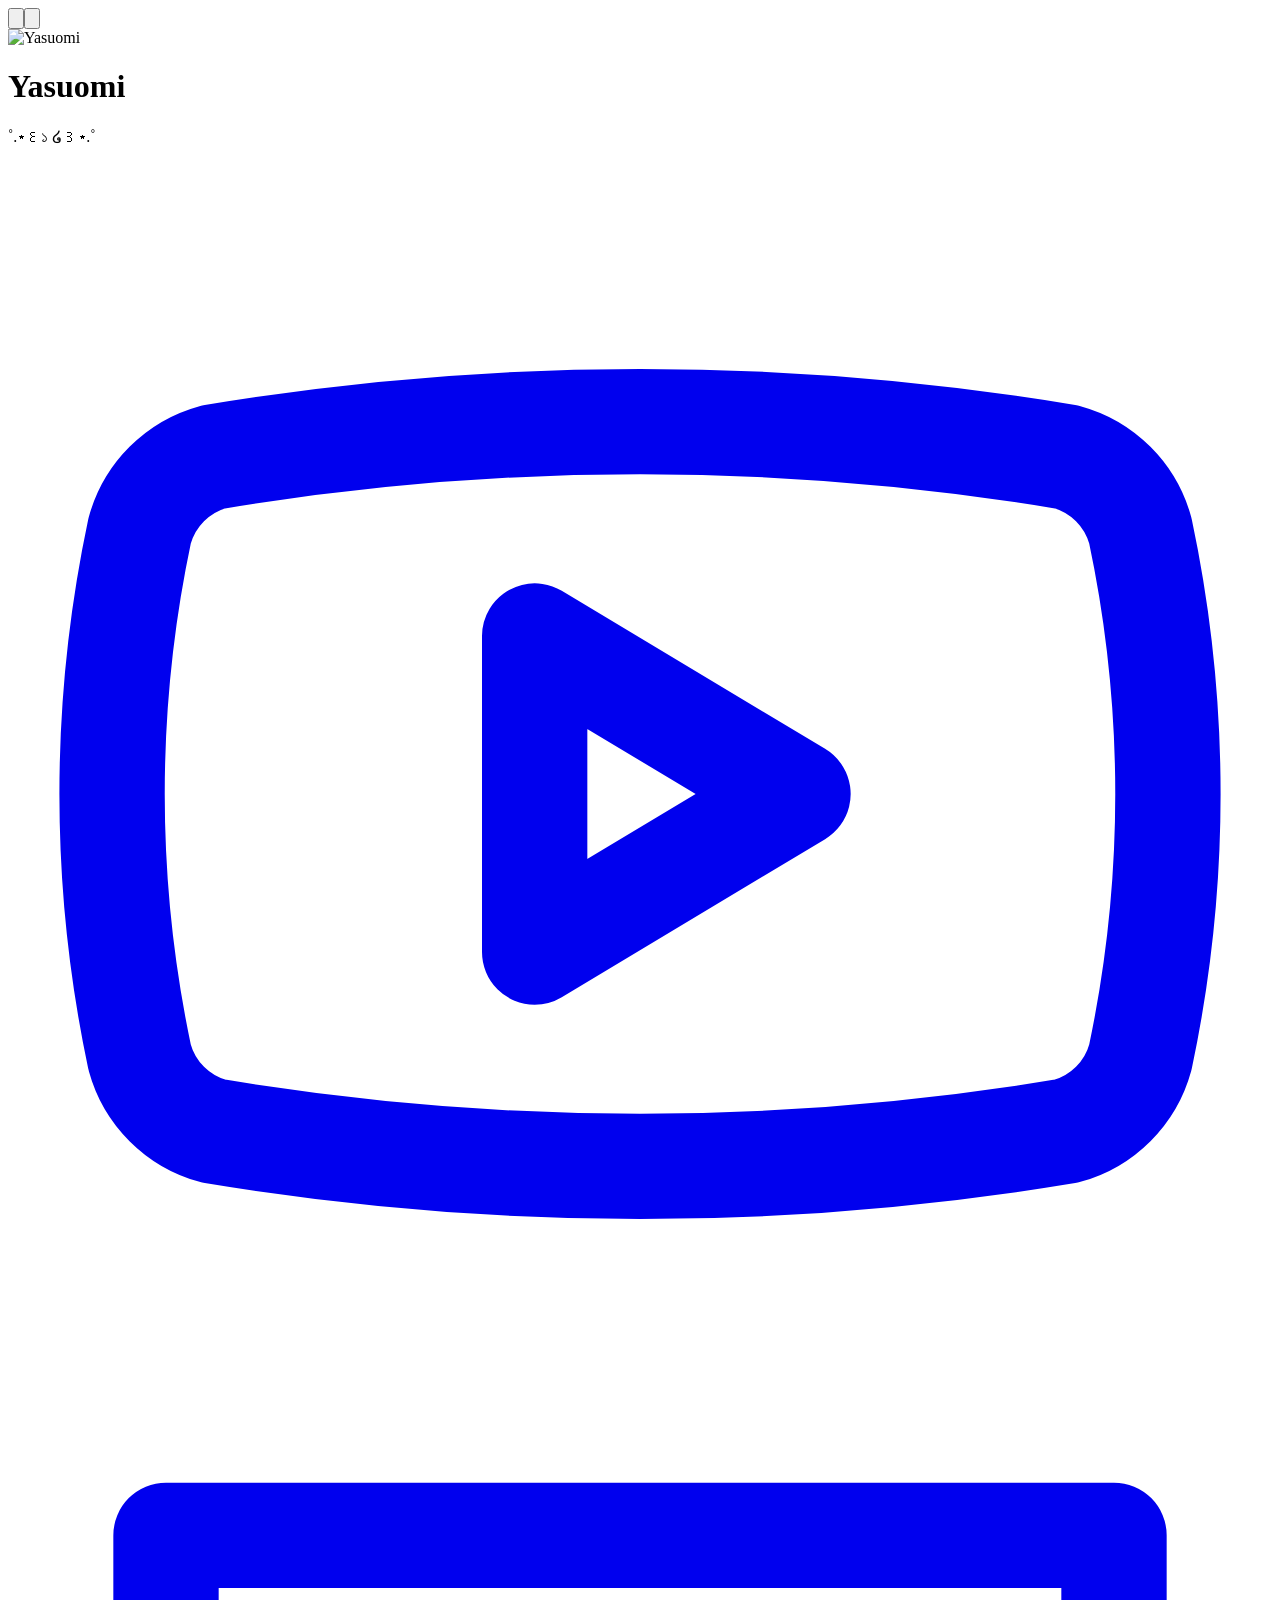
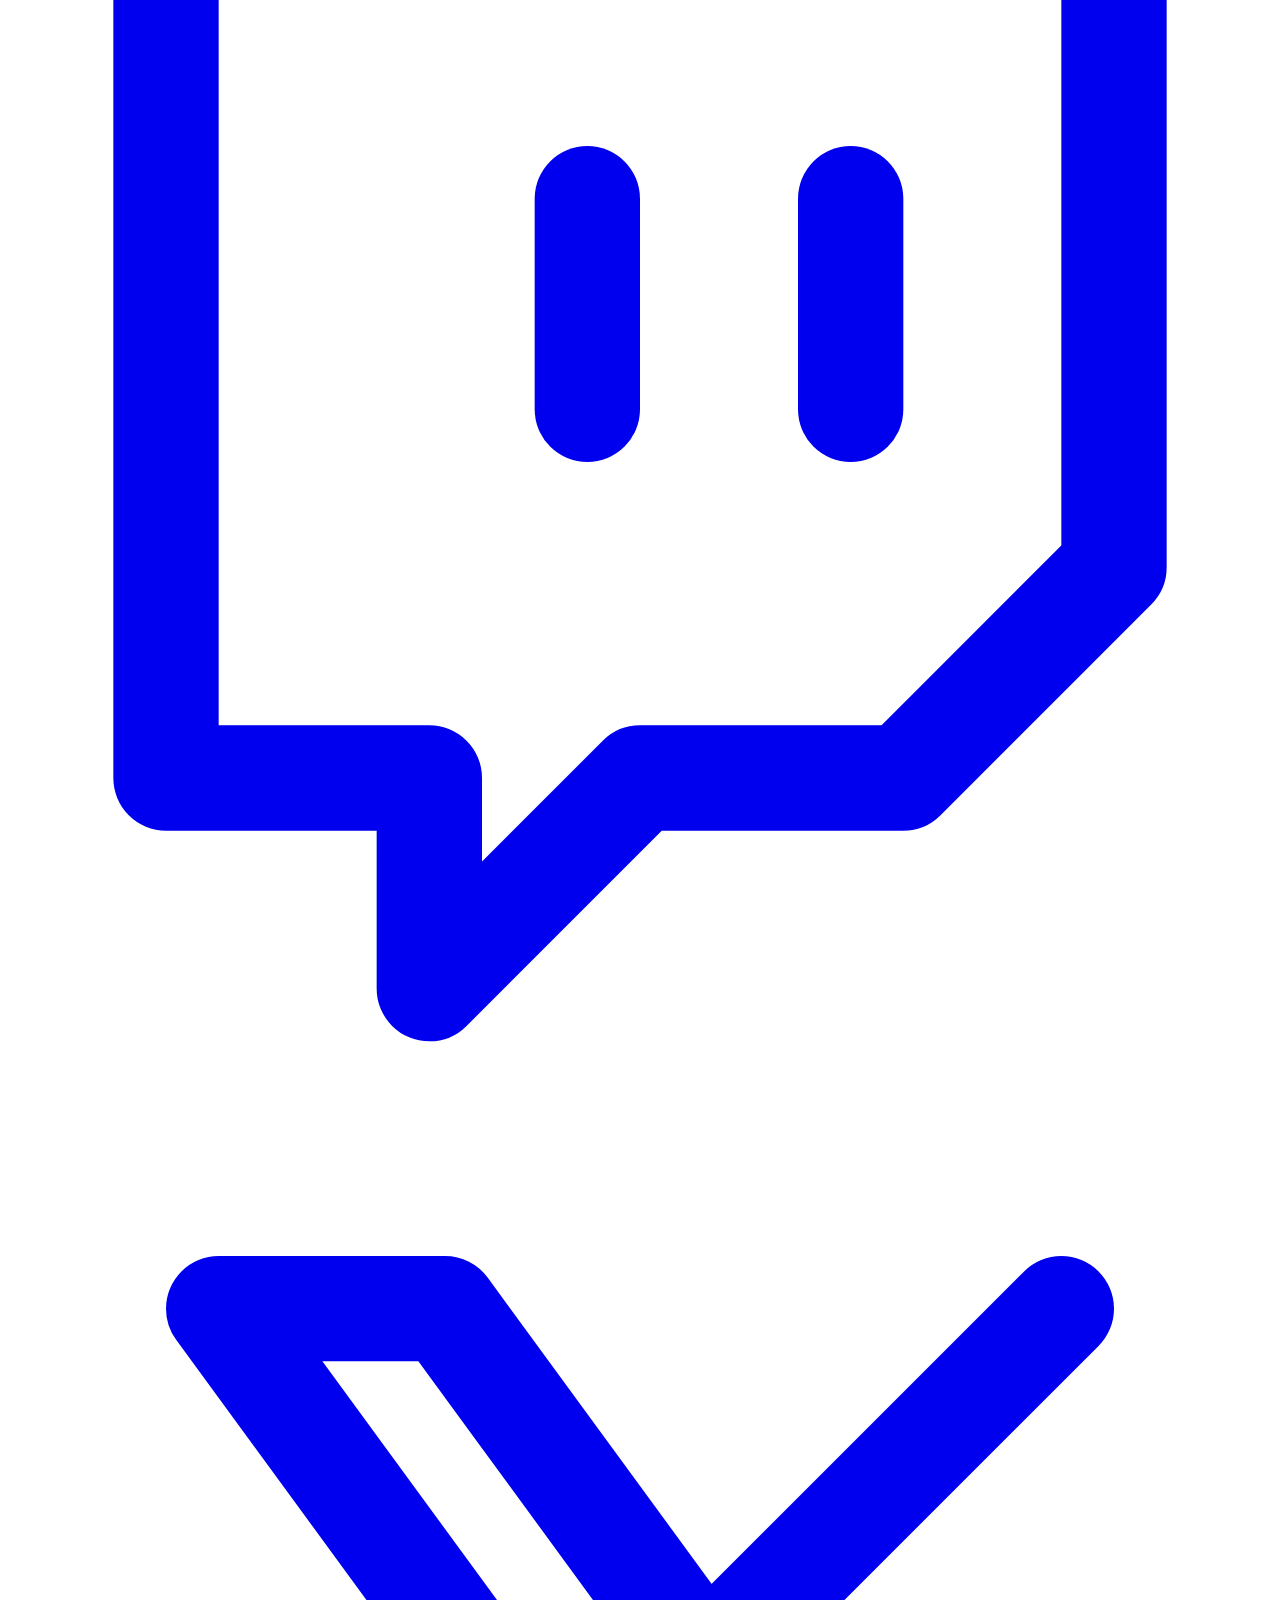
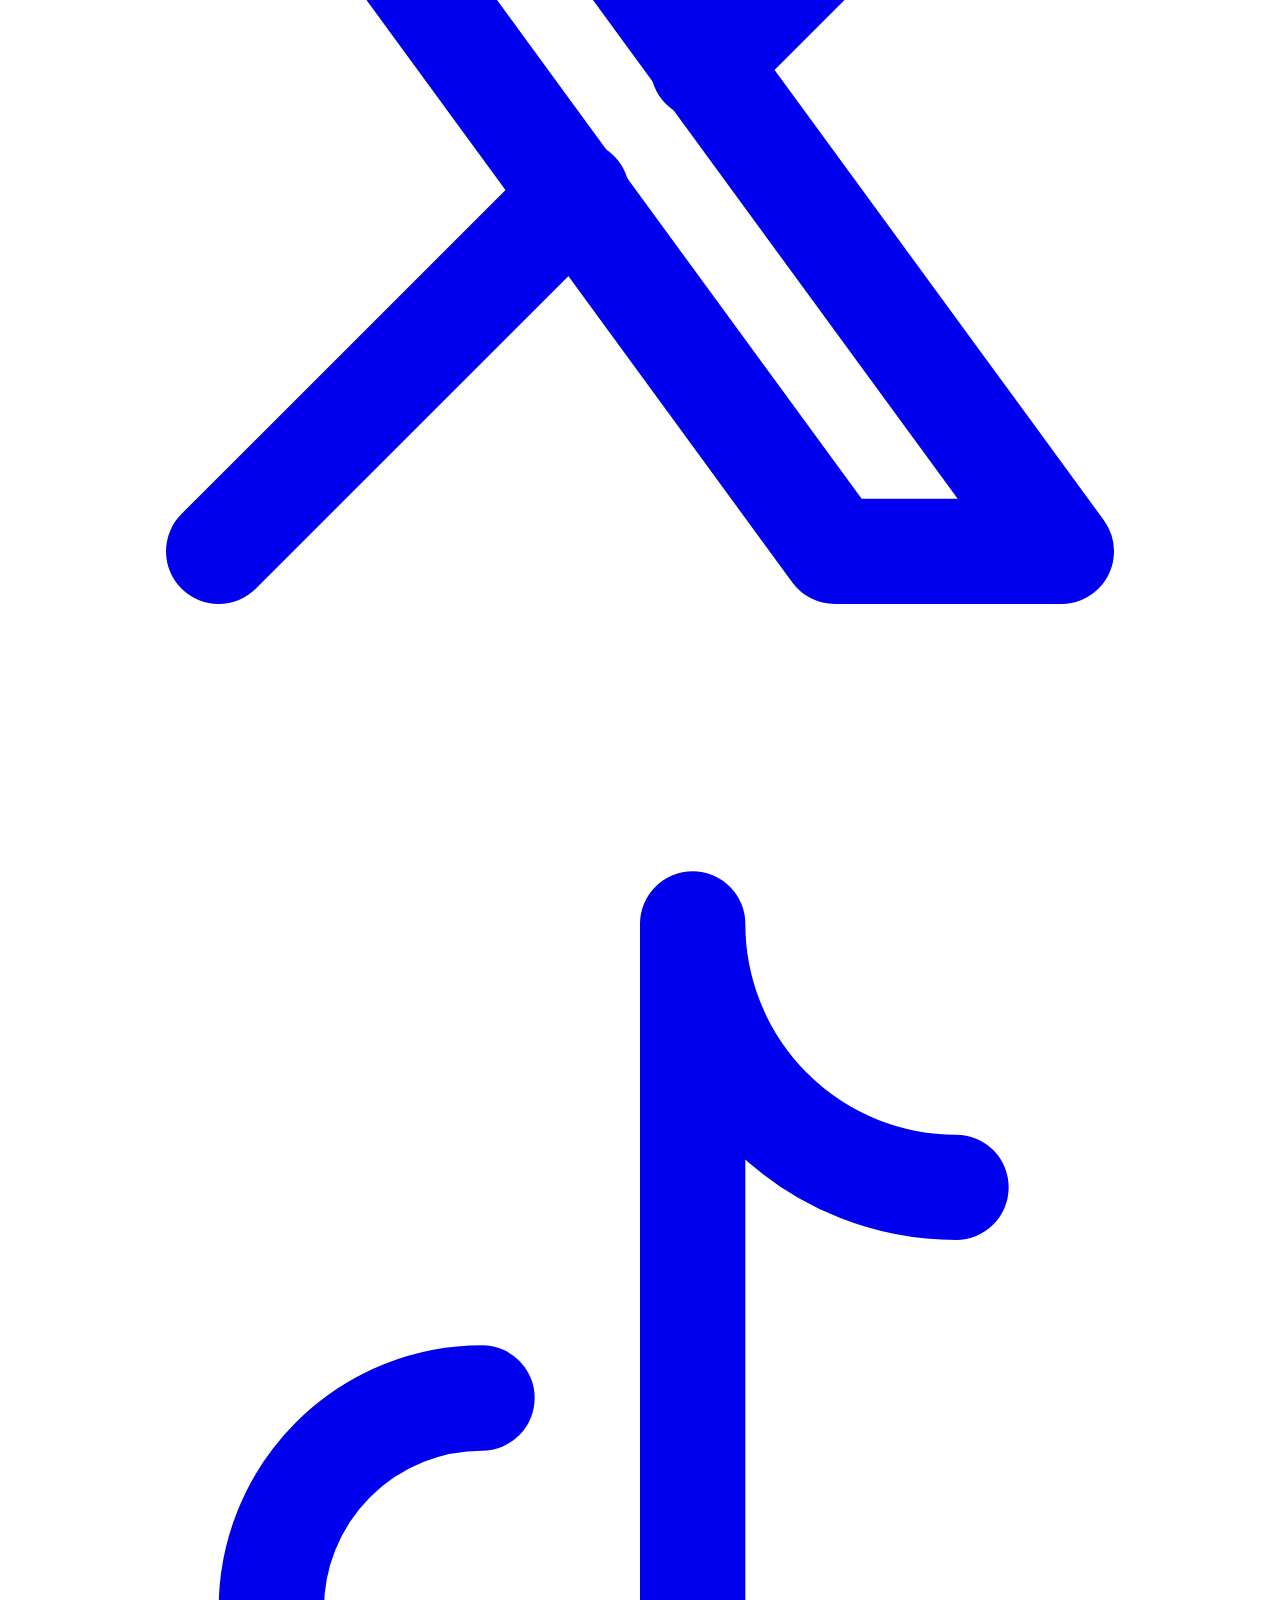
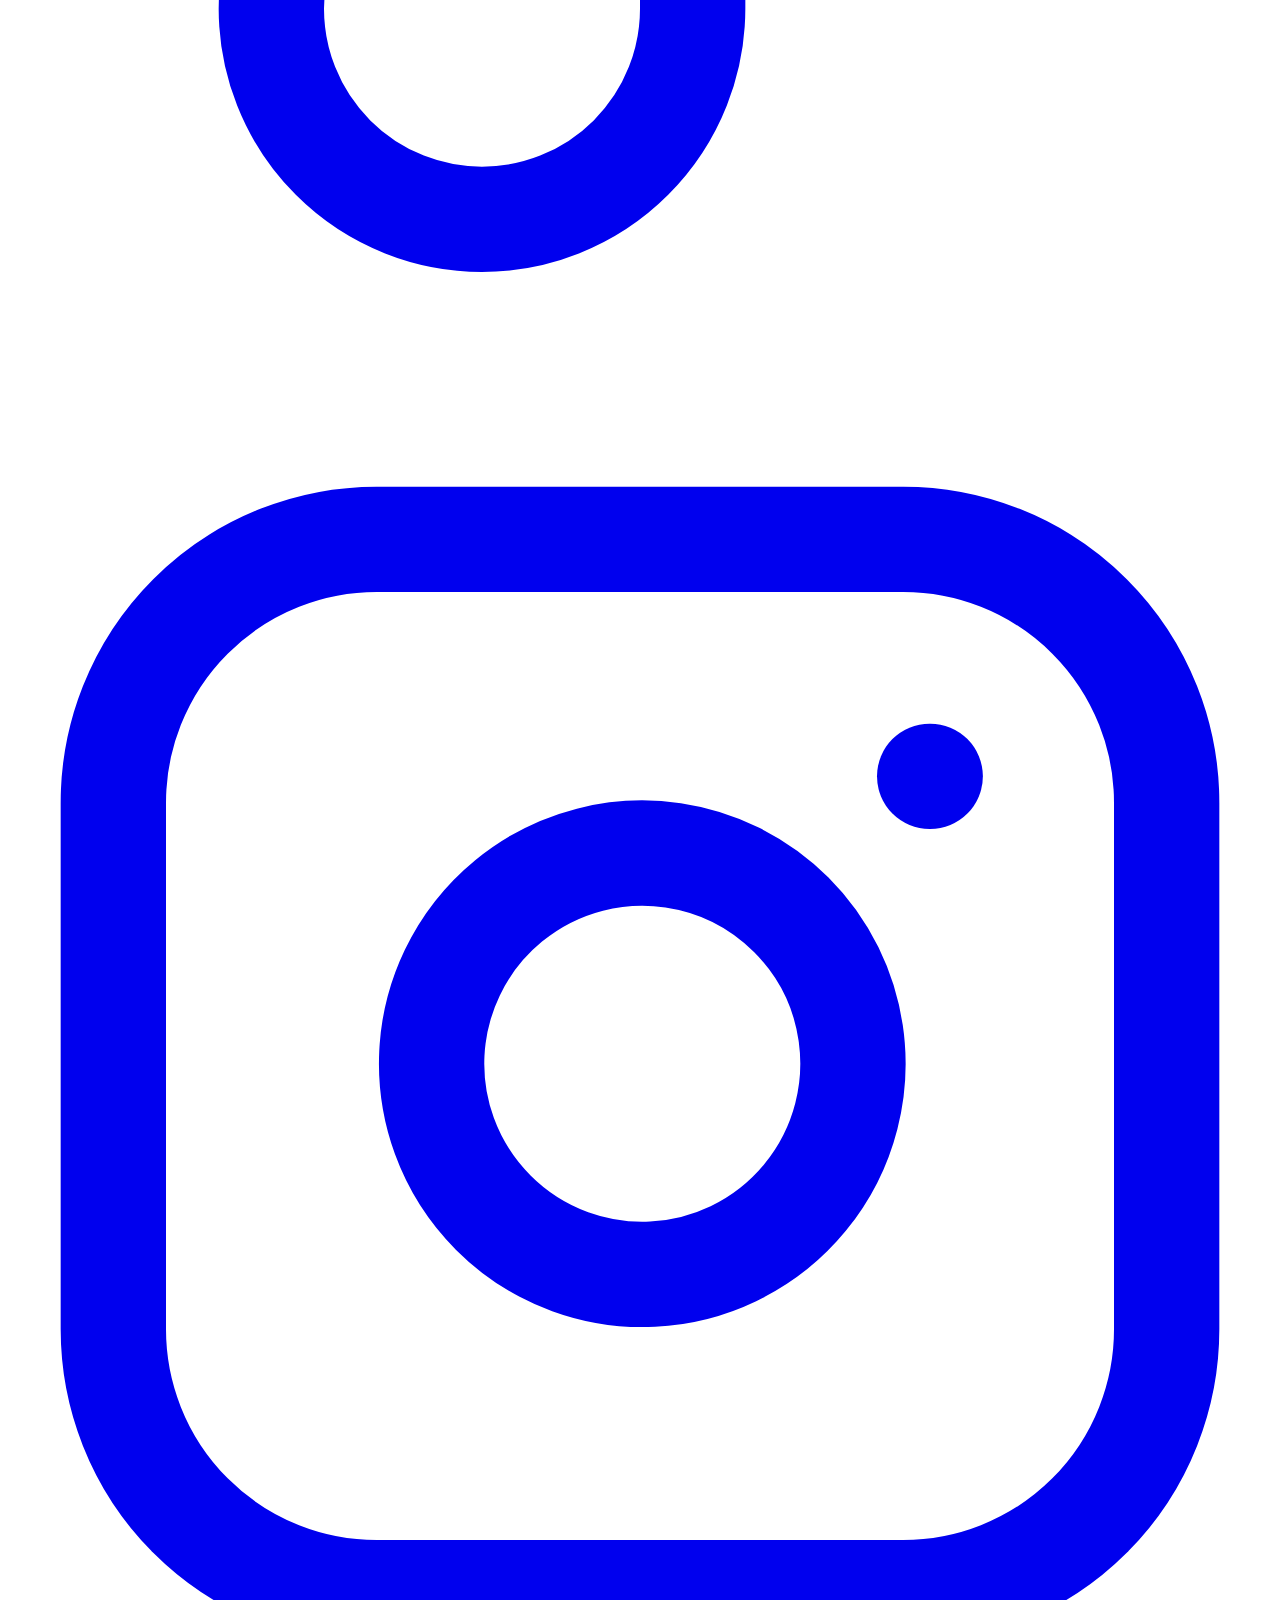
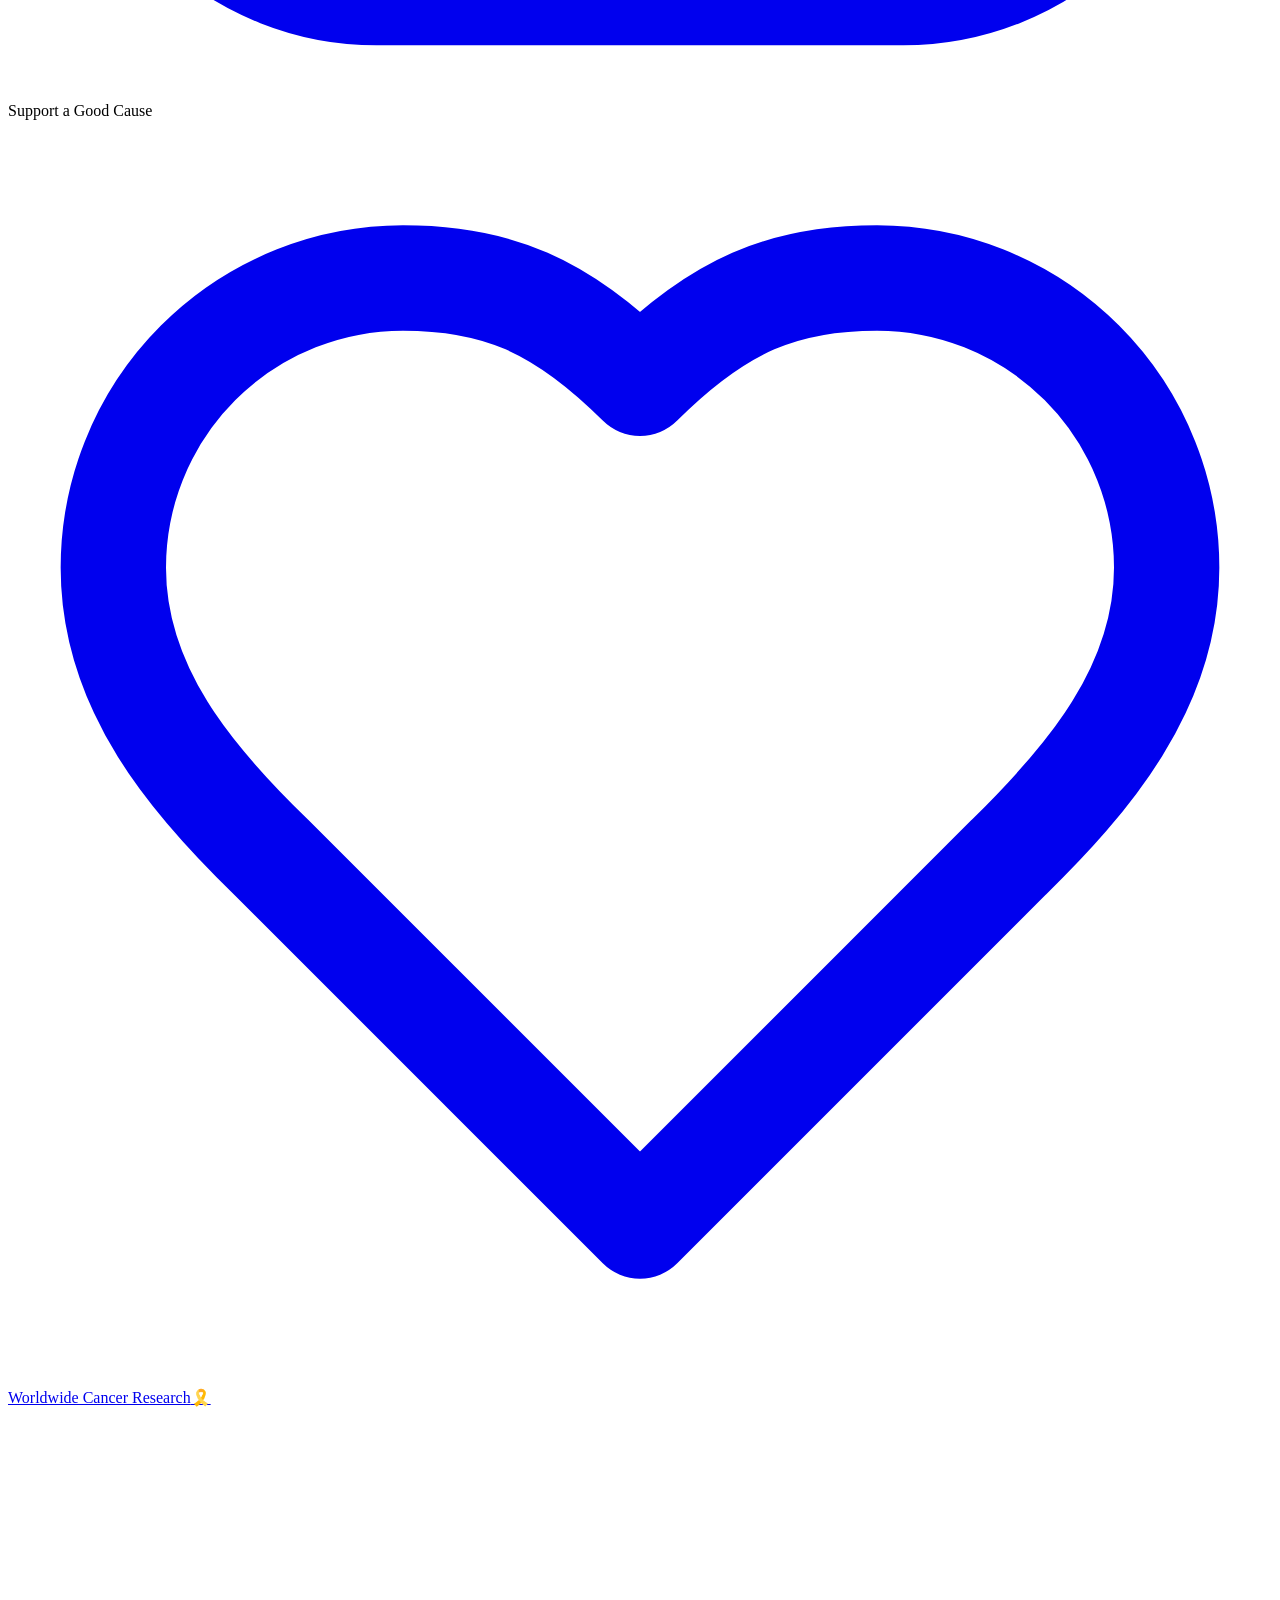
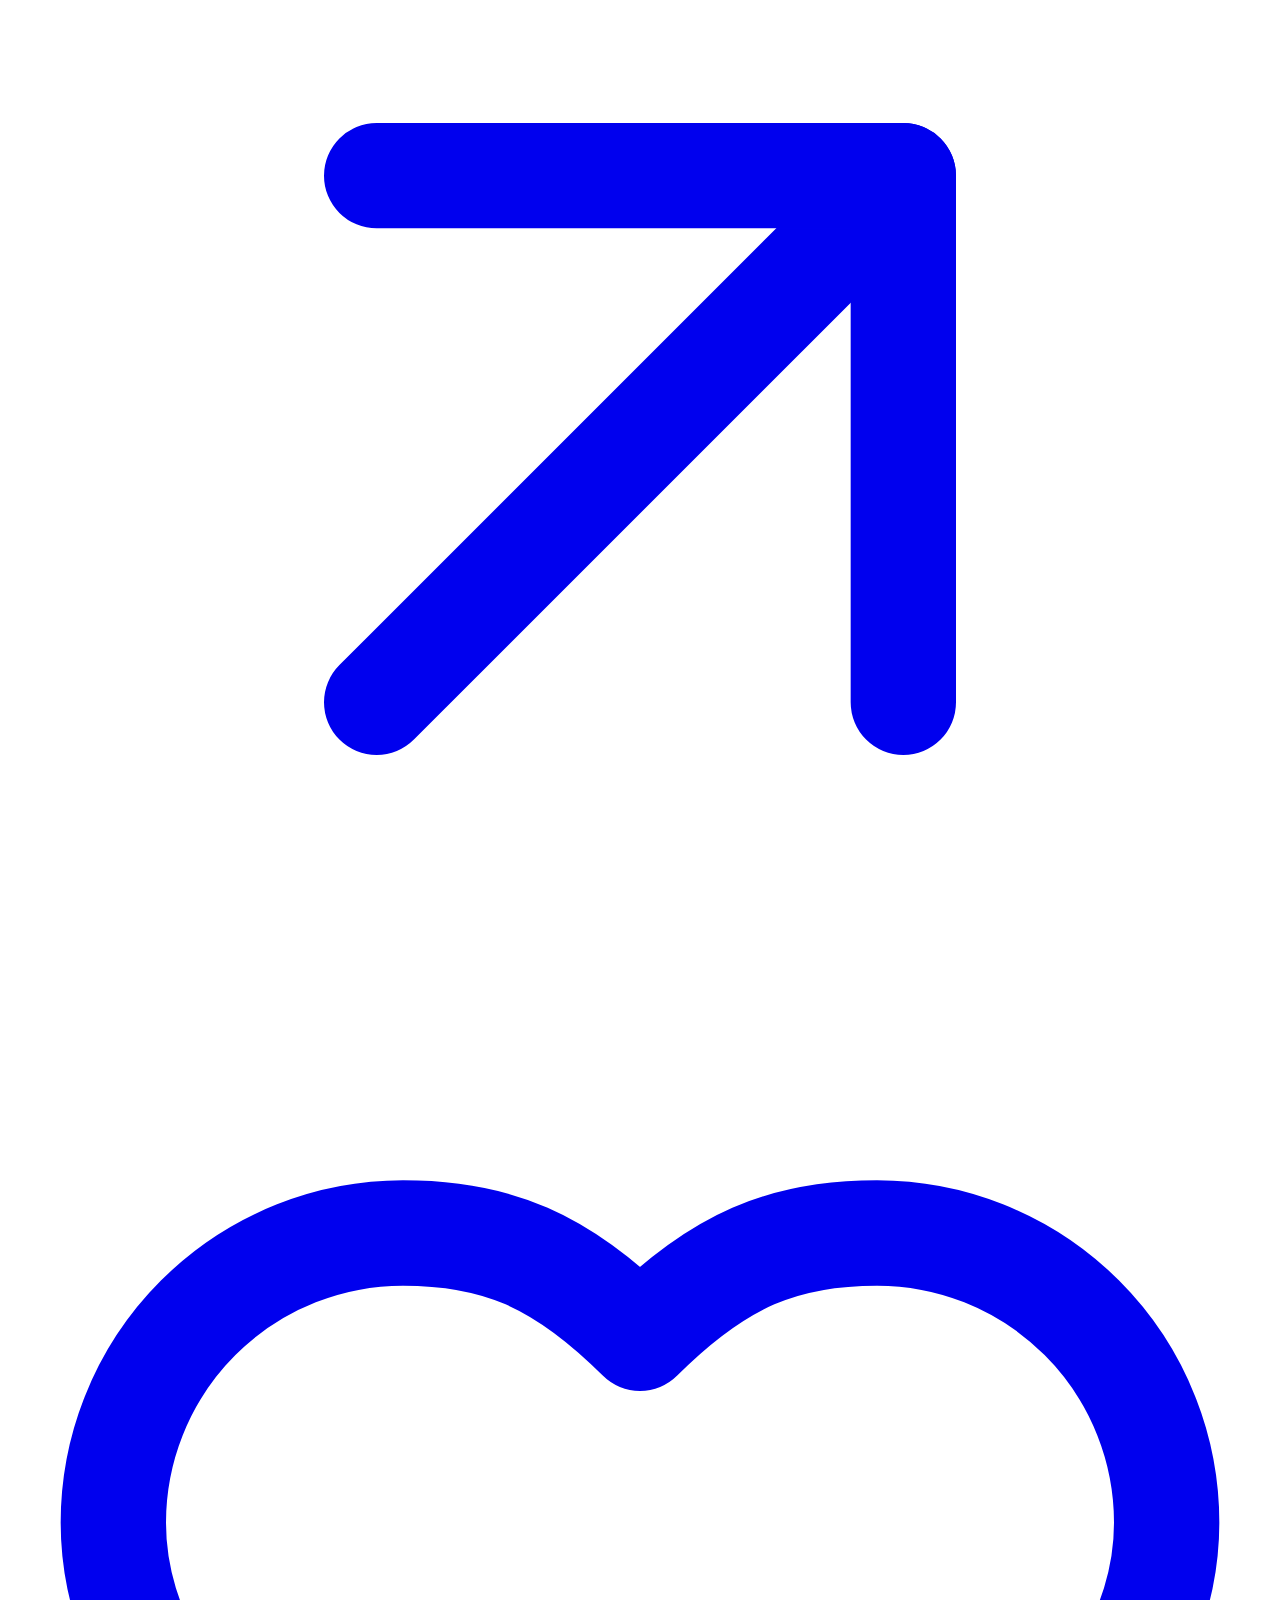
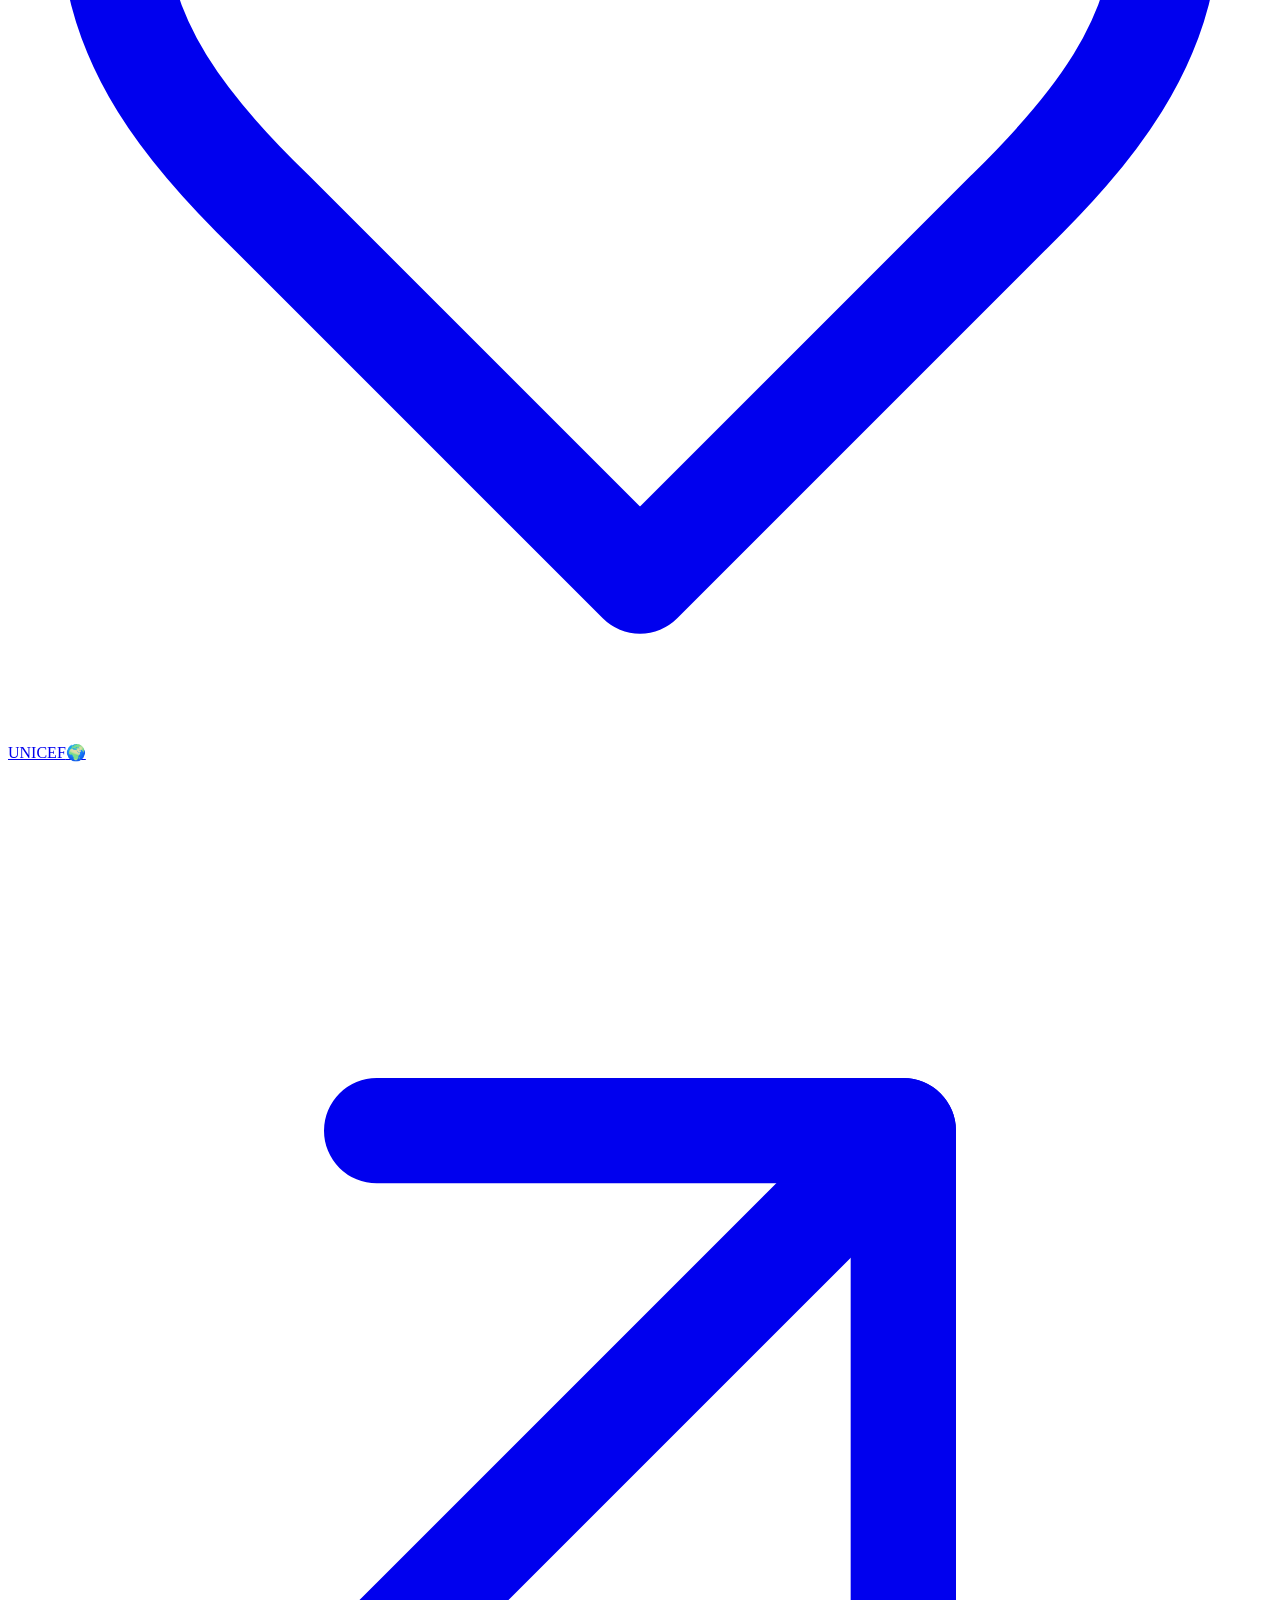
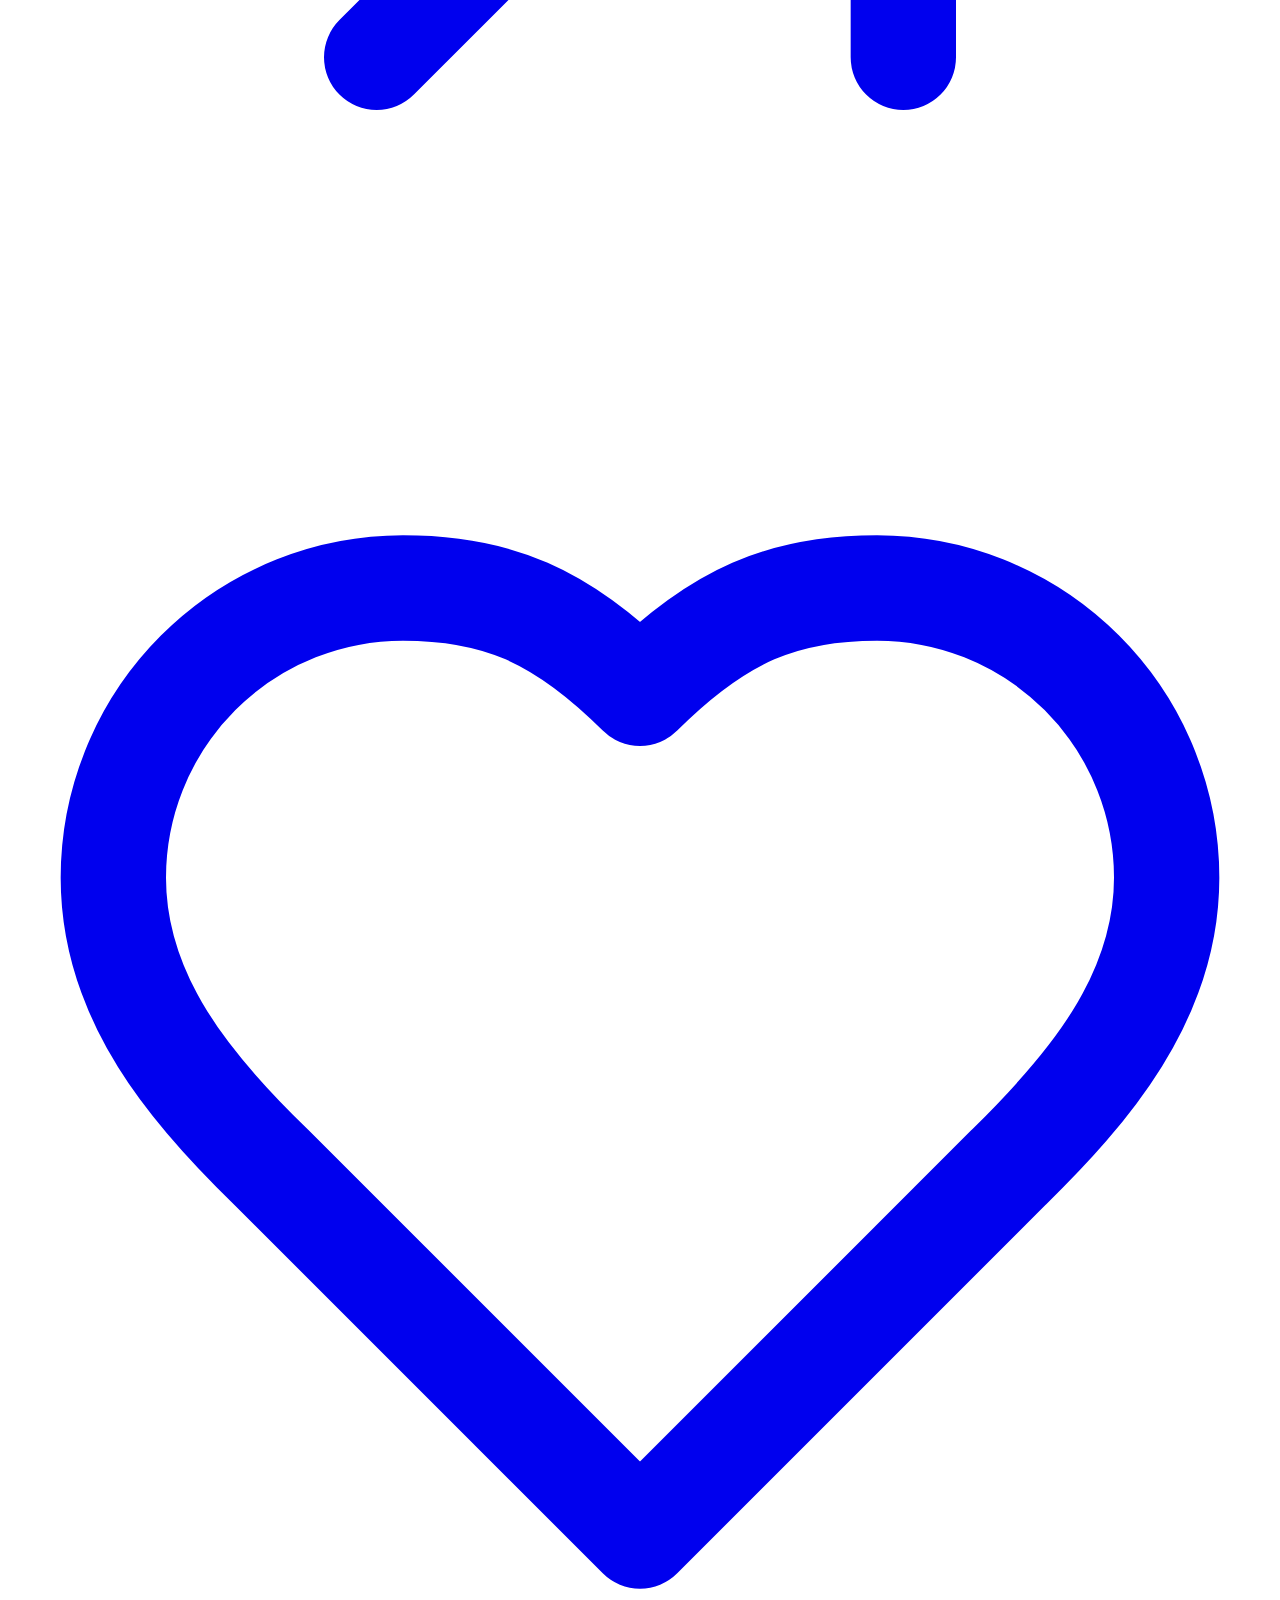
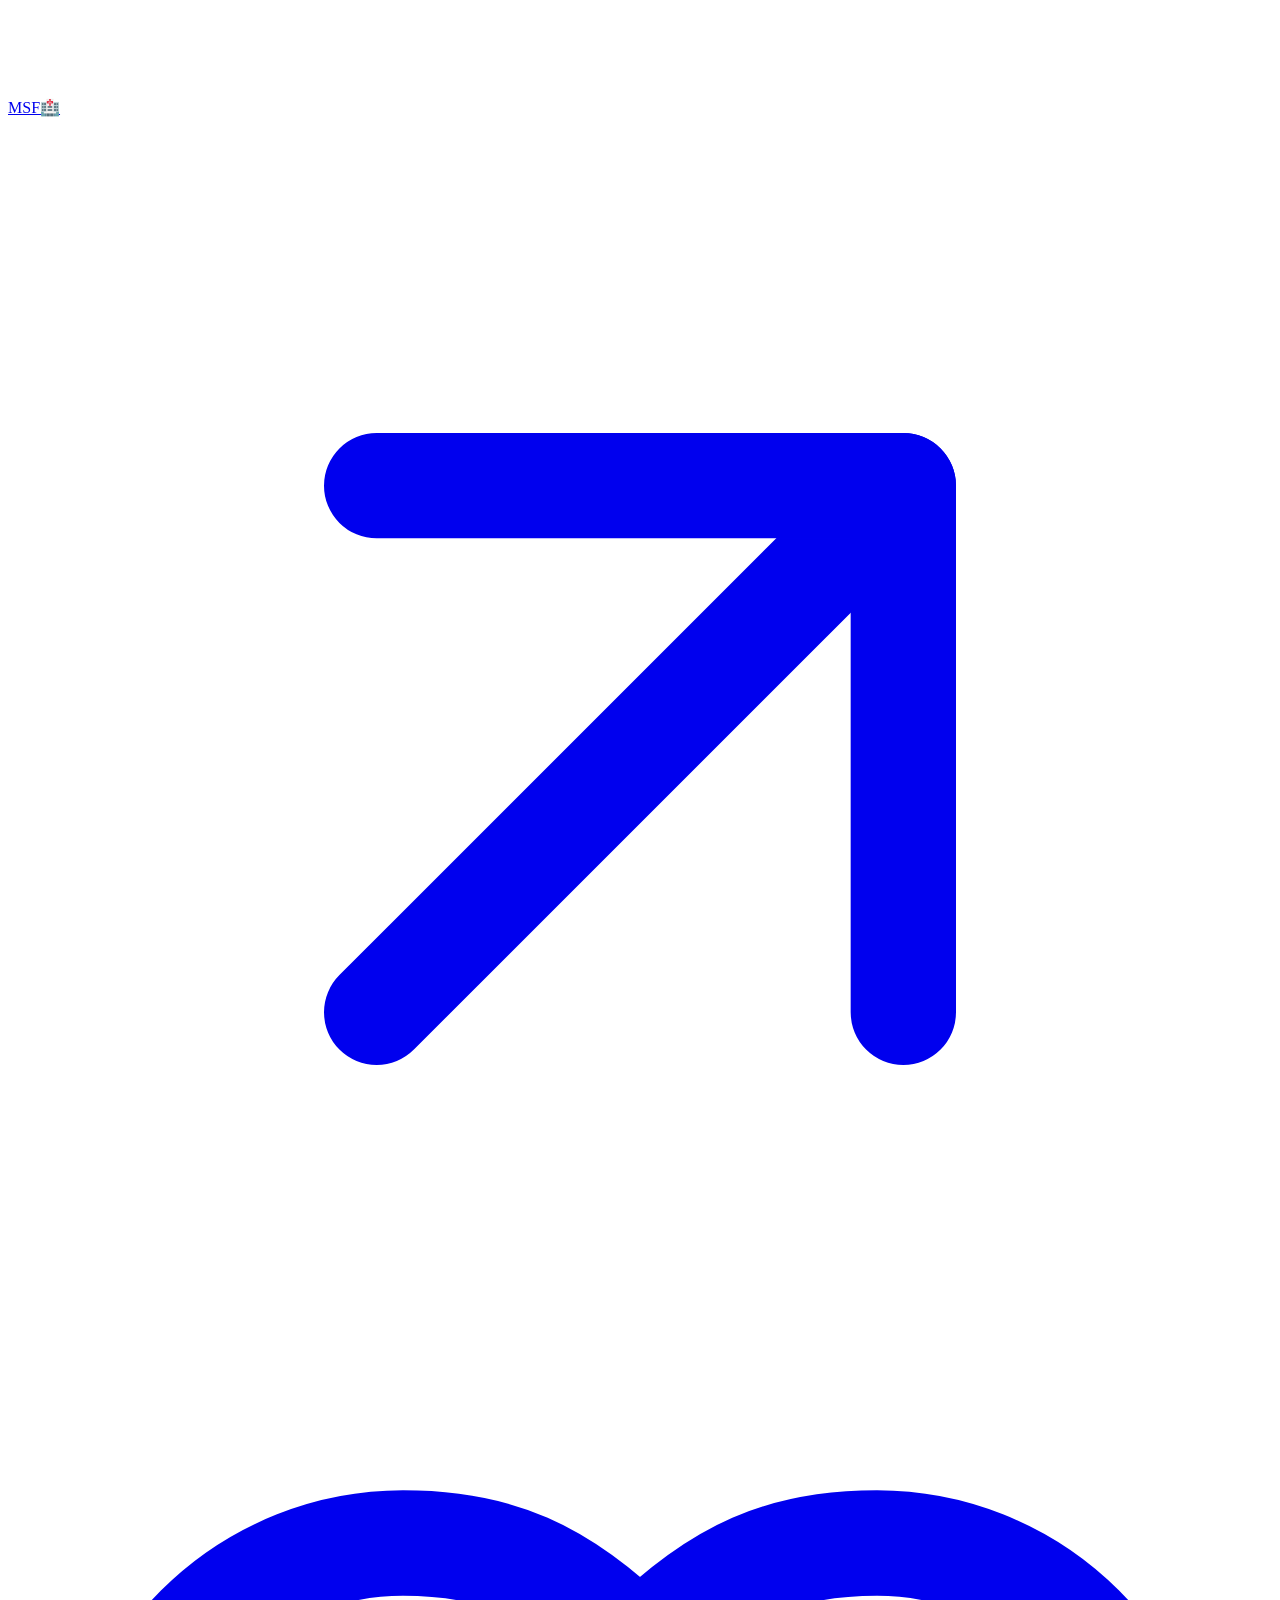
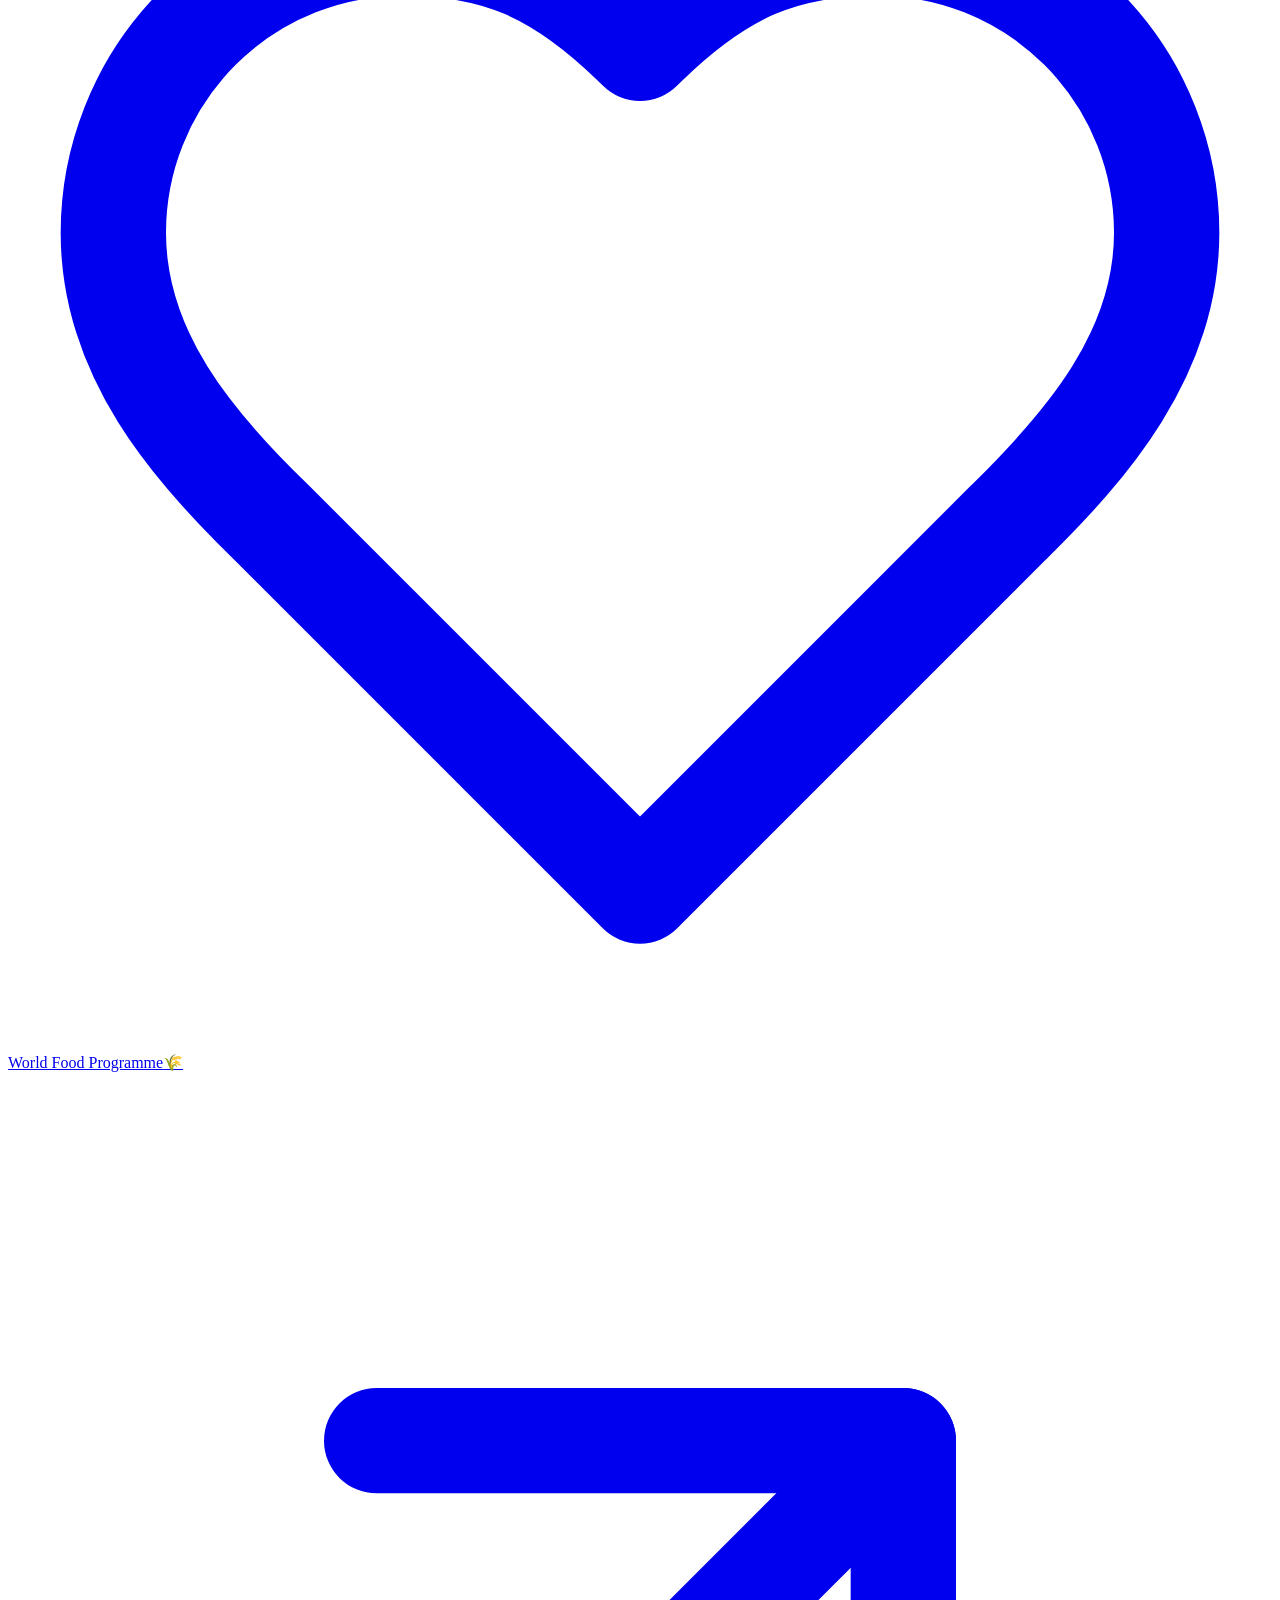
==== commit b1ecf54b: "Add files via upload" ====
--- a/index.html
+++ b/index.html
@@ -1,1934 +1,2 @@
 <!DOCTYPE html>
-<html lang="de"><head><meta charset="utf-8"><meta name="viewport" content="width=device-width,initial-scale=1"><meta name="robots" content="noindex,nofollow">
-<title>Link Studio</title>
-<link rel="stylesheet" href="https://fonts.googleapis.com/css2?family=Bricolage+Grotesque:wght@600;700;800&family=DM+Sans:wght@400;500;600;700&display=swap">
-<style>:root{
-  --ed-bg:#eeeeeb;--ed-panel:#f8f8f6;--ed-card:#ffffff;--ed-line:#dcdcd6;--ed-ink:#17171a;--ed-mute:#6b6b72;--ed-acc:#2f5bff;--ed-acc-ink:#ffffff;--ed-acc-soft:#e3e9ff;--ed-ok:#12805c;--ed-warn:#b26a00;--ed-bad:#c0392b;--ed-stage:#e4e4df;--ed-shadow:0 1px 2px rgba(20,20,30,.06),0 8px 24px -12px rgba(20,20,30,.18);
-  --f-d:'Bricolage Grotesque',system-ui,sans-serif;--f-b:'DM Sans',system-ui,sans-serif;color-scheme:light}
-@media (prefers-color-scheme:dark){:root:not([data-theme=light]):not([data-ed]){--ed-bg:#0e0f11;--ed-panel:#16171a;--ed-card:#1d1e22;--ed-line:#2b2d33;--ed-ink:#ececf0;--ed-mute:#9a9ca6;--ed-acc:#6d8dff;--ed-acc-ink:#0b1030;--ed-acc-soft:#1f2a55;--ed-ok:#3ecf9a;--ed-warn:#f0a43a;--ed-bad:#ff7a6b;--ed-stage:#0a0a0c;--ed-shadow:0 1px 2px rgba(0,0,0,.4),0 10px 28px -12px rgba(0,0,0,.6);color-scheme:dark}}
-:root[data-theme=dark]:not([data-ed=light]){--ed-bg:#0e0f11;--ed-panel:#16171a;--ed-card:#1d1e22;--ed-line:#2b2d33;--ed-ink:#ececf0;--ed-mute:#9a9ca6;--ed-acc:#6d8dff;--ed-acc-ink:#0b1030;--ed-acc-soft:#1f2a55;--ed-ok:#3ecf9a;--ed-warn:#f0a43a;--ed-bad:#ff7a6b;--ed-stage:#0a0a0c;--ed-shadow:0 1px 2px rgba(0,0,0,.4),0 10px 28px -12px rgba(0,0,0,.6);color-scheme:dark}
-:root[data-ed=dark]{--ed-bg:#0e0f11;--ed-panel:#16171a;--ed-card:#1d1e22;--ed-line:#2b2d33;--ed-ink:#ececf0;--ed-mute:#9a9ca6;--ed-acc:#6d8dff;--ed-acc-ink:#0b1030;--ed-acc-soft:#1f2a55;--ed-ok:#3ecf9a;--ed-warn:#f0a43a;--ed-bad:#ff7a6b;--ed-stage:#0a0a0c;--ed-shadow:0 1px 2px rgba(0,0,0,.4),0 10px 28px -12px rgba(0,0,0,.6);color-scheme:dark}
-:root[data-ed=light]{--ed-bg:#eeeeeb;--ed-panel:#f8f8f6;--ed-card:#ffffff;--ed-line:#dcdcd6;--ed-ink:#17171a;--ed-mute:#6b6b72;--ed-acc:#2f5bff;--ed-acc-ink:#ffffff;--ed-acc-soft:#e3e9ff;--ed-stage:#e4e4df;color-scheme:light}
-*{box-sizing:border-box}
-html,body,#root{height:100%;margin:0}
-body{background:var(--ed-bg);color:var(--ed-ink);font:14px/1.4 var(--f-b);-webkit-font-smoothing:antialiased;overflow:hidden}
-button,input,select,textarea{font:inherit;color:inherit}
-button{cursor:pointer}
-.ic{width:18px;height:18px;flex:none;display:block}
-:focus-visible{outline:2px solid var(--ed-acc);outline-offset:2px}
-#app{height:100%;display:grid;grid-template-columns:76px 360px minmax(300px,1fr) 340px;grid-template-rows:56px 1fr;grid-template-areas:"top top top top" "rail panel stage insp"}
-.top{grid-area:top;display:flex;align-items:center;gap:10px;padding:0 14px;background:var(--ed-panel);border-bottom:1px solid var(--ed-line)}
-.brand{display:flex;align-items:center;gap:10px;font:700 17px var(--f-d);letter-spacing:-.02em;margin-right:6px}
-.brand i{width:26px;height:26px;border-radius:8px;background:conic-gradient(from 210deg,#2f5bff,#18c6c0,#ff8a3d,#2f5bff);display:block}
-.top .sp{flex:1}
-.save{font-size:12px;color:var(--ed-mute);display:flex;align-items:center;gap:6px}
-.save::before{content:'';width:7px;height:7px;border-radius:50%;background:var(--ed-ok)}
-.save.dirty::before{background:var(--ed-warn)}
-.btn{display:inline-flex;align-items:center;justify-content:center;gap:8px;height:34px;padding:0 13px;border-radius:10px;border:1px solid var(--ed-line);background:var(--ed-card);font-weight:500;white-space:nowrap;transition:background .15s,border-color .15s,transform .15s}
-.btn:hover{border-color:color-mix(in srgb,var(--ed-ink) 35%,var(--ed-line))}
-.btn:active{transform:translateY(1px)}
-.btn.pri{background:var(--ed-acc);border-color:var(--ed-acc);color:var(--ed-acc-ink);font-weight:600}
-.btn.pri:hover{filter:brightness(1.08)}
-.btn.sm{height:28px;padding:0 10px;font-size:13px;border-radius:8px}
-.btn.ghost{background:transparent;border-color:transparent}
-.btn.ghost:hover{background:color-mix(in srgb,var(--ed-ink) 7%,transparent)}
-.btn.danger{color:var(--ed-bad)}
-.btn[disabled]{opacity:.4;pointer-events:none}
-.ib{width:34px;padding:0}
-.btn.sm.ib{width:28px}
-.seg{display:inline-flex;padding:3px;border-radius:11px;background:color-mix(in srgb,var(--ed-ink) 7%,transparent);gap:2px;flex-wrap:wrap}
-.seg button{border:0;background:transparent;height:28px;padding:0 10px;border-radius:8px;font-size:13px;font-weight:500;color:var(--ed-mute);display:inline-flex;align-items:center;justify-content:center;gap:6px}
-.seg button.on{background:var(--ed-card);color:var(--ed-ink);box-shadow:0 1px 3px rgba(0,0,0,.14)}
-.seg.full{display:flex}.seg.full button{flex:1}
-.rail{grid-area:rail;background:var(--ed-panel);border-right:1px solid var(--ed-line);display:flex;flex-direction:column;align-items:center;gap:4px;padding:12px 6px;overflow-y:auto}
-.rail button{width:62px;border:0;background:transparent;border-radius:12px;padding:9px 0 7px;display:flex;flex-direction:column;align-items:center;gap:4px;font-size:11px;font-weight:500;color:var(--ed-mute);transition:background .15s,color .15s}
-.rail button:hover{background:color-mix(in srgb,var(--ed-ink) 6%,transparent);color:var(--ed-ink)}
-.rail button.on{background:var(--ed-acc-soft);color:var(--ed-acc)}
-.rail .ic{width:20px;height:20px}
-.panel,.insp{background:var(--ed-panel);overflow-y:auto;overscroll-behavior:contain}
-.panel{grid-area:panel;border-right:1px solid var(--ed-line)}
-.insp{grid-area:insp;border-left:1px solid var(--ed-line)}
-.pad{padding:16px}
-.h1{font:700 22px/1.15 var(--f-d);letter-spacing:-.02em;margin:0 0 4px}
-.h2{font:700 15px var(--f-d);margin:0;letter-spacing:-.01em}
-.sub{color:var(--ed-mute);font-size:13px;margin:0 0 14px}
-.stage{grid-area:stage;background:var(--ed-stage);display:flex;flex-direction:column;min-width:0;min-height:0;background-image:radial-gradient(color-mix(in srgb,var(--ed-ink) 14%,transparent) 1px,transparent 1px);background-size:18px 18px}
-.stage-bar{display:flex;align-items:center;justify-content:center;gap:10px;padding:10px;flex-wrap:wrap}
-.stage-body{flex:1;min-height:0;position:relative;overflow:hidden}
-.frame{position:absolute;left:50%;top:0;transform-origin:top left;background:#000;box-shadow:0 30px 70px -20px rgba(0,0,0,.45);overflow:hidden}
-.frame.mobile{border-radius:38px;border:9px solid #17171a}
-.frame.tablet{border-radius:24px;border:9px solid #17171a}
-.frame.desktop{border-radius:10px;border:1px solid var(--ed-line)}
-.frame iframe{width:100%;height:100%;border:0;display:block;background:#000}
-.edit-col{display:contents}
-.full-view{grid-area:2 / 2 / 3 / 5;overflow-y:auto;background:var(--ed-bg)}
-#app[data-full] .edit-col,#app[data-full] .stage{display:none}
-#app:not([data-full]) .full-view{display:none}
-.wrap{max-width:1040px;margin:0 auto;padding:28px 28px 60px}
-.card{background:var(--ed-card);border:1px solid var(--ed-line);border-radius:16px;padding:16px;box-shadow:var(--ed-shadow)}
-.grid2{display:grid;grid-template-columns:repeat(auto-fit,minmax(260px,1fr));gap:14px}
-.stat{display:flex;flex-direction:column;gap:2px}.stat b{font:700 28px var(--f-d);letter-spacing:-.03em}.stat span{color:var(--ed-mute);font-size:12px}
-.list{display:flex;flex-direction:column;gap:6px;margin:0;padding:0;list-style:none}
-.row{display:flex;align-items:center;gap:8px;padding:8px 10px 8px 6px;border-radius:12px;background:var(--ed-card);border:1px solid var(--ed-line);position:relative;transition:border-color .15s,box-shadow .15s,opacity .15s}
-.row.sel{border-color:var(--ed-acc);box-shadow:0 0 0 3px var(--ed-acc-soft)}
-.row.off{opacity:.55}
-.row.head{background:transparent;border-style:dashed}
-.row .gr{width:22px;height:30px;display:grid;place-items:center;color:var(--ed-mute);cursor:grab;touch-action:none;border-radius:6px;border:0;background:none}
-.row .gr:active{cursor:grabbing}
-.row .gi{width:32px;height:32px;border-radius:9px;background:color-mix(in srgb,var(--ed-ink) 7%,transparent);display:grid;place-items:center;flex:none}
-.row .tt{flex:1;min-width:0;text-align:left;border:0;background:none;padding:0}
-.row .tt b{display:block;font-weight:600;white-space:nowrap;overflow:hidden;text-overflow:ellipsis}
-.row .tt small{display:block;color:var(--ed-mute);white-space:nowrap;overflow:hidden;text-overflow:ellipsis;font-size:12px}
-.row.drag{z-index:5;box-shadow:0 12px 30px rgba(0,0,0,.25);transition:none;opacity:.96}
-.row.ind{margin-left:16px}
-.tg{position:relative;display:inline-block;width:38px;height:22px;flex:none}
-.tg input{position:absolute;inset:0;opacity:0;margin:0;cursor:pointer;z-index:1}
-.tg span{position:absolute;inset:0;border-radius:99px;background:color-mix(in srgb,var(--ed-ink) 22%,transparent);transition:background .2s}
-.tg span::after{content:'';position:absolute;left:3px;top:3px;width:16px;height:16px;border-radius:50%;background:#fff;box-shadow:0 1px 3px rgba(0,0,0,.3);transition:transform .2s}
-.tg input:checked+span{background:var(--ed-acc)}
-.tg input:checked+span::after{transform:translateX(16px)}
-.tg input:focus-visible+span{outline:2px solid var(--ed-acc);outline-offset:2px}
-.ctl{padding:9px 0;border-bottom:1px solid color-mix(in srgb,var(--ed-line) 60%,transparent)}
-.ctl:last-child{border-bottom:0}
-.ctl-h{display:flex;align-items:center;gap:6px;margin-bottom:6px;min-height:20px}
-.ctl-h label{font-weight:500;font-size:13px;flex:1}
-.ctl-h .val{font-size:12px;color:var(--ed-mute);font-variant-numeric:tabular-nums}
-.ctl.inline{display:flex;align-items:center;justify-content:space-between;gap:10px}.ctl.inline .ctl-h{margin:0;flex:1}
-.rs{border:0;background:none;color:var(--ed-mute);width:20px;height:20px;padding:0;display:grid;place-items:center;border-radius:6px}
-.rs:hover{background:color-mix(in srgb,var(--ed-ink) 8%,transparent);color:var(--ed-ink)}
-.rs .ic{width:13px;height:13px}
-.rs[hidden]{display:none}
-input[type=range]{-webkit-appearance:none;appearance:none;width:100%;height:22px;background:transparent;margin:0}
-input[type=range]::-webkit-slider-runnable-track{height:4px;border-radius:4px;background:color-mix(in srgb,var(--ed-ink) 16%,transparent)}
-input[type=range]::-moz-range-track{height:4px;border-radius:4px;background:color-mix(in srgb,var(--ed-ink) 16%,transparent)}
-input[type=range]::-webkit-slider-thumb{-webkit-appearance:none;width:16px;height:16px;border-radius:50%;background:var(--ed-card);border:2px solid var(--ed-acc);margin-top:-6px;box-shadow:0 1px 4px rgba(0,0,0,.25)}
-input[type=range]::-moz-range-thumb{width:12px;height:12px;border-radius:50%;background:var(--ed-card);border:2px solid var(--ed-acc)}
-.in,select.in,textarea.in{width:100%;height:34px;border-radius:9px;border:1px solid var(--ed-line);background:var(--ed-card);padding:0 10px}
-textarea.in{height:auto;padding:8px 10px;resize:vertical;min-height:70px;line-height:1.45}
-.in:focus{outline:2px solid var(--ed-acc);outline-offset:-1px;border-color:transparent}
-.clr{display:flex;gap:8px;align-items:center}
-.clr .sw{width:34px;height:34px;border-radius:9px;border:1px solid var(--ed-line);position:relative;overflow:hidden;background:var(--c);flex:none;box-shadow:inset 0 0 0 2px var(--ed-card)}
-.clr .sw input{position:absolute;inset:-6px;width:60px;height:60px;opacity:0;cursor:pointer}
-.clr .hex{flex:1;font-family:ui-monospace,Menlo,monospace;font-size:12.5px;text-transform:lowercase}
-.clr .auto{font-size:12px;color:var(--ed-mute)}
-.sec{margin:0 0 10px;border:1px solid var(--ed-line);border-radius:14px;background:var(--ed-card);overflow:hidden}
-.sec>summary{list-style:none;cursor:pointer;padding:11px 14px;font-weight:600;display:flex;align-items:center;gap:8px}
-.sec>summary::-webkit-details-marker{display:none}
-.sec>summary::after{content:'';margin-left:auto;width:8px;height:8px;border-right:2px solid var(--ed-mute);border-bottom:2px solid var(--ed-mute);transform:rotate(45deg);transition:transform .2s}
-.sec[open]>summary::after{transform:rotate(-135deg)}
-.sec>.in-sec{padding:2px 14px 12px}
-.cats{display:flex;flex-direction:column;gap:6px}
-.cat{display:flex;align-items:center;gap:12px;padding:11px 12px;border-radius:13px;border:1px solid var(--ed-line);background:var(--ed-card);text-align:left;width:100%}
-.cat:hover{border-color:color-mix(in srgb,var(--ed-ink) 30%,var(--ed-line))}
-.cat.on{border-color:var(--ed-acc);box-shadow:0 0 0 3px var(--ed-acc-soft)}
-.cat .gi{width:34px;height:34px;border-radius:10px;background:color-mix(in srgb,var(--ed-ink) 7%,transparent);display:grid;place-items:center}
-.cat.on .gi{background:var(--ed-acc);color:#fff}
-.cat b{display:block;font-weight:600}.cat small{color:var(--ed-mute);font-size:12px}
-.chips{display:flex;flex-wrap:wrap;gap:6px}
-.chip{display:inline-flex;align-items:center;gap:6px;height:30px;padding:0 10px;border-radius:99px;border:1px solid var(--ed-line);background:var(--ed-card);font-size:13px}
-.chip.on{background:var(--ed-acc);border-color:var(--ed-acc);color:#fff}
-.picks{display:grid;grid-template-columns:repeat(auto-fill,minmax(40px,1fr));gap:6px}
-.picks button{height:38px;border-radius:10px;border:1px solid var(--ed-line);background:var(--ed-card);display:grid;place-items:center}
-.picks button.on{border-color:var(--ed-acc);background:var(--ed-acc-soft);color:var(--ed-acc)}
-.picks button:hover{border-color:var(--ed-acc)}
-.lay-grid{display:grid;grid-template-columns:repeat(3,1fr);gap:8px}
-.lay{border:1px solid var(--ed-line);background:var(--ed-card);border-radius:12px;padding:8px 6px 7px;display:flex;flex-direction:column;align-items:center;gap:6px;font-size:12px;font-weight:500}
-.lay.on{border-color:var(--ed-acc);box-shadow:0 0 0 3px var(--ed-acc-soft)}
-.lay svg{width:100%;height:44px;color:var(--ed-mute)}.lay.on svg{color:var(--ed-acc)}
-.sty-grid{display:grid;grid-template-columns:repeat(2,1fr);gap:8px}
-.sty{height:62px;border-radius:12px;border:1px solid var(--ed-line);display:grid;place-items:center;position:relative;overflow:hidden;background:linear-gradient(135deg,#3b2f7a,#13486b);font-size:12px;font-weight:600;color:#fff}
-.sty.on{outline:3px solid var(--ed-acc);outline-offset:1px}
-.sty i{display:block;padding:7px 14px;font-style:normal}
-.sty[data-s=liquid] i{background:rgba(255,255,255,.16);backdrop-filter:blur(6px);border:1px solid rgba(255,255,255,.35);border-radius:10px;box-shadow:inset 0 1px 0 rgba(255,255,255,.4)}
-.sty[data-s=solid] i{background:#f5f6fb;color:#111;border-radius:8px}
-.sty[data-s=outline] i{border:2px solid #fff;border-radius:8px}
-.sty[data-s=gradient] i{background:linear-gradient(120deg,#8b7bff,#4cc9f0);border-radius:10px}
-.sty[data-s=minimal] i{border-bottom:1px solid rgba(255,255,255,.6)}
-.sty[data-s=floating] i{background:#20233a;border-radius:11px;box-shadow:0 12px 20px -6px rgba(0,0,0,.6)}
-.sty[data-s=neon] i{border:2px solid #00f0ff;border-radius:8px;box-shadow:0 0 12px #00f0ff,inset 0 0 8px rgba(0,240,255,.4);text-shadow:0 0 8px #00f0ff}
-.sty[data-s=soft] i{background:#2b2f50;border-radius:14px;box-shadow:5px 5px 10px rgba(0,0,0,.4),-4px -4px 9px rgba(255,255,255,.07)}
-.sty[data-s="3d"] i{background:#ffb347;color:#2a1300;border-radius:9px;box-shadow:0 4px 0 #c77a1e}
-.sty[data-s=elegant] i{border:1px solid rgba(255,255,255,.6);letter-spacing:.14em;font-size:10px;text-transform:uppercase}
-.sty[data-s=custom] i{background:rgba(255,255,255,.25);border-radius:6px;border:1px dashed #fff}
-.media{display:flex;gap:10px;align-items:center}
-.media .th{width:54px;height:54px;border-radius:12px;border:1px dashed var(--ed-line);background:color-mix(in srgb,var(--ed-ink) 5%,transparent) center/cover no-repeat;display:grid;place-items:center;color:var(--ed-mute);flex:none;overflow:hidden}
-.media .th video{width:100%;height:100%;object-fit:cover}
-.media .col{flex:1;display:flex;flex-direction:column;gap:6px;min-width:0}
-.media.drop-on .th{border-color:var(--ed-acc);background-color:var(--ed-acc-soft)}
-.note{font-size:12px;color:var(--ed-mute);line-height:1.45;margin:6px 0 0}
-.note.warn{color:var(--ed-warn)}
-.hint{display:flex;gap:8px;padding:10px 12px;border-radius:12px;background:var(--ed-acc-soft);color:color-mix(in srgb,var(--ed-acc) 80%,var(--ed-ink));font-size:12.5px}
-.hint .ic{width:16px;height:16px;margin-top:1px}
-.tabs{display:flex;gap:4px;margin-bottom:12px}
-.pill{display:inline-flex;align-items:center;gap:5px;height:22px;padding:0 8px;border-radius:99px;font-size:11.5px;font-weight:600;background:color-mix(in srgb,var(--ed-ink) 8%,transparent)}
-.pill.ok{background:color-mix(in srgb,var(--ed-ok) 16%,transparent);color:var(--ed-ok)}.pill.warn{background:color-mix(in srgb,var(--ed-warn) 18%,transparent);color:var(--ed-warn)}.pill.bad{background:color-mix(in srgb,var(--ed-bad) 16%,transparent);color:var(--ed-bad)}
-.chk{display:flex;gap:10px;align-items:flex-start;padding:9px 0;border-bottom:1px solid color-mix(in srgb,var(--ed-line) 60%,transparent)}
-.chk:last-child{border-bottom:0}.chk .pill{margin-top:1px}.chk b{display:block;font-weight:600}.chk span{color:var(--ed-mute);font-size:12.5px}
-.ring{--p:0;width:92px;height:92px;border-radius:50%;background:conic-gradient(var(--ed-acc) calc(var(--p)*1%),color-mix(in srgb,var(--ed-ink) 10%,transparent) 0);display:grid;place-items:center;position:relative;flex:none}
-.ring::after{content:'';position:absolute;inset:9px;border-radius:50%;background:var(--ed-card)}
-.ring b{position:relative;z-index:1;font:700 22px var(--f-d)}
-.th-grid{align-items:stretch;display:grid;grid-template-columns:repeat(auto-fill,minmax(150px,1fr));gap:14px}
-.thc{background:var(--ed-card);border:1px solid var(--ed-line);border-radius:16px;padding:10px;display:flex;flex-direction:column;gap:8px}
-.thc.on{border-color:var(--ed-acc);box-shadow:0 0 0 3px var(--ed-acc-soft)}
-.thc .pv{height:210px;border-radius:11px;overflow:hidden;position:relative;background:#111}
-.thc iframe{position:absolute;left:0;top:0;width:390px;height:620px;border:0;transform:scale(.34);transform-origin:top left;pointer-events:none;background:#111}
-.thc b{font-weight:600}.thc small{color:var(--ed-mute);font-size:12px;display:block}
-.thc .acts{margin-top:auto;display:flex;gap:4px;flex-wrap:wrap}
-.modal-bg{position:fixed;inset:0;background:rgba(10,10,20,.5);backdrop-filter:blur(3px);z-index:50;display:grid;place-items:center;padding:16px}
-.modal{background:var(--ed-panel);border:1px solid var(--ed-line);border-radius:18px;padding:20px;width:min(560px,100%);max-height:88vh;overflow:auto;box-shadow:0 30px 80px rgba(0,0,0,.4)}
-.modal h3{margin:0 0 6px;font:700 19px var(--f-d)}
-.modal .acts{display:flex;gap:8px;justify-content:flex-end;margin-top:16px;flex-wrap:wrap}
-.files{max-height:220px;overflow:auto;border:1px solid var(--ed-line);border-radius:10px;background:var(--ed-card);font:12px ui-monospace,Menlo,monospace}
-.files div{display:flex;justify-content:space-between;gap:10px;padding:5px 10px;border-bottom:1px solid color-mix(in srgb,var(--ed-line) 60%,transparent)}
-.files div:last-child{border-bottom:0}
-.toast{position:fixed;left:50%;bottom:24px;transform:translateX(-50%);background:#17171a;color:#fff;padding:10px 16px;border-radius:12px;z-index:90;font-size:13px;box-shadow:0 10px 30px rgba(0,0,0,.35);max-width:90vw}
-.mobile-bar{display:none;flex-wrap:nowrap}
-.empty{color:var(--ed-mute);text-align:center;padding:26px 10px;border:1px dashed var(--ed-line);border-radius:14px}
-.kbd{font:11px ui-monospace,Menlo,monospace;padding:1px 6px;border-radius:5px;border:1px solid var(--ed-line);background:var(--ed-card)}
-@media (max-width:1239px){
-  #app{grid-template-columns:76px minmax(0,1fr);grid-template-areas:"top top" "rail main";grid-template-rows:56px 1fr}
-  .edit-col{display:block;grid-area:main;overflow-y:auto;min-height:0}
-  .panel,.insp{grid-area:auto;overflow:visible;border:0;width:100%;max-width:680px;margin:0 auto}
-  .insp{border-top:1px solid var(--ed-line)}
-  .stage{grid-area:main;min-height:0}
-  .full-view{grid-area:main}
-  #app[data-view=edit] .stage{display:none}
-  #app[data-view=preview] .edit-col{display:none}
-  .mobile-bar{display:inline-flex}
-}
-@media (max-width:719px){
-  #app{grid-template-columns:1fr;grid-template-areas:"top" "main" "rail";grid-template-rows:52px 1fr 60px}
-  .rail{flex-direction:row;justify-content:space-around;border-right:0;border-top:1px solid var(--ed-line);padding:4px;overflow-x:auto;gap:0}
-  .rail button{width:auto;min-width:50px;flex:1;padding:6px 2px 4px;font-size:10px}
-  .top .hide-s{display:none}.brand span{display:none}#exportBtn span{display:none}#exportBtn{width:40px;padding:0}.top{gap:6px;padding:0 10px}
-  .wrap{padding:18px 14px 40px}
-}
-
-.fl{position:relative;overflow:hidden;cursor:pointer}.fi{position:absolute;inset:0;width:100%;height:100%;opacity:0;cursor:pointer;font-size:0}
-</style></head><body><div id="root"></div><script>/* ===== Link Studio core 1: utils, icons, fonts, defaults, presets ===== */
-const LB = {};
-const uid = (p = 'x') => p + Math.random().toString(36).slice(2, 9);
-const esc = s => String(s == null ? '' : s).replace(/[&<>"']/g, c => ({ '&': '&amp;', '<': '&lt;', '>': '&gt;', '"': '&quot;', "'": '&#39;' }[c]));
-const clamp = (v, a, b) => Math.min(b, Math.max(a, v));
-const clone = o => JSON.parse(JSON.stringify(o));
-const getPath = (o, p) => p.split('.').reduce((a, k) => (a == null ? a : a[k]), o);
-const setPath = (o, p, v) => { const ks = p.split('.'); let a = o; for (let i = 0; i < ks.length - 1; i++) { if (a[ks[i]] == null) a[ks[i]] = {}; a = a[ks[i]]; } a[ks[ks.length - 1]] = v; };
-const merge = (base, patch) => {
-  if (Array.isArray(patch)) return clone(patch);
-  if (patch && typeof patch === 'object') {
-    const out = (base && typeof base === 'object' && !Array.isArray(base)) ? { ...base } : {};
-    for (const k in patch) out[k] = merge(out[k], patch[k]);
-    return out;
-  }
-  return patch;
-};
-
-/* ---------- Icons (24x24, stroke based) ---------- */
-const ICONS = {
-  link: '<path d="M10 13a5 5 0 0 0 7.54.54l3-3a5 5 0 0 0-7.07-7.07l-1.72 1.71"/><path d="M14 11a5 5 0 0 0-7.54-.54l-3 3a5 5 0 0 0 7.07 7.07l1.71-1.71"/>',
-  globe: '<circle cx="12" cy="12" r="10"/><path d="M2 12h20"/><path d="M12 2a15.3 15.3 0 0 1 4 10 15.3 15.3 0 0 1-4 10 15.3 15.3 0 0 1-4-10 15.3 15.3 0 0 1 4-10z"/>',
-  mail: '<rect x="2" y="4" width="20" height="16" rx="2"/><path d="m22 7-8.97 5.7a1.94 1.94 0 0 1-2.06 0L2 7"/>',
-  instagram: '<rect x="2" y="2" width="20" height="20" rx="5"/><path d="M16 11.37A4 4 0 1 1 12.63 8 4 4 0 0 1 16 11.37z"/><path d="M17.5 6.5h.01"/>',
-  youtube: '<path d="M2.5 17a24.12 24.12 0 0 1 0-10 2 2 0 0 1 1.4-1.4 49.56 49.56 0 0 1 16.2 0A2 2 0 0 1 21.5 7a24.12 24.12 0 0 1 0 10 2 2 0 0 1-1.4 1.4 49.55 49.55 0 0 1-16.2 0A2 2 0 0 1 2.5 17"/><path d="m10 15 5-3-5-3z"/>',
-  twitch: '<path d="M21 2H3v16h5v4l4-4h5l4-4V2z"/><path d="M11 11V7"/><path d="M16 11V7"/>',
-  github: '<path d="M15 22v-4a4.8 4.8 0 0 0-1-3.5c3 0 6-2 6-5.5.08-1.25-.27-2.48-1-3.5.28-1.15.28-2.35 0-3.5 0 0-1 0-3 1.5-2.64-.5-5.36-.5-8 0C6 2 5 2 5 2c-.3 1.15-.3 2.35 0 3.5A5.403 5.403 0 0 0 4 9c0 3.5 3 5.5 6 5.5-.39.49-.68 1.05-.85 1.65-.17.6-.22 1.23-.15 1.85v4"/><path d="M9 18c-4.51 2-5-2-7-2"/>',
-  facebook: '<path d="M18 2h-3a5 5 0 0 0-5 5v3H7v4h3v8h4v-8h3l1-4h-4V7a1 1 0 0 1 1-1h3z"/>',
-  linkedin: '<path d="M16 8a6 6 0 0 1 6 6v7h-4v-7a2 2 0 0 0-2-2 2 2 0 0 0-2 2v7h-4v-7a6 6 0 0 1 6-6z"/><rect x="2" y="9" width="4" height="12"/><circle cx="4" cy="4" r="2"/>',
-  x: '<path d="M4 4l11.7 16H20L8.3 4z"/><path d="M4 20l6.8-6.8"/><path d="M13.2 10.8L20 4"/>',
-  tiktok: '<path d="M9 12a4 4 0 1 0 4 4V3a5 5 0 0 0 5 5"/>',
-  discord: '<path d="M7 6.5c3-1.2 7-1.2 10 0l2.5 9.5c-1.6 1.6-3.5 2.6-5 3l-1-2h-4l-1 2c-1.5-.4-3.4-1.4-5-3z"/><circle cx="9.5" cy="13" r="1.2"/><circle cx="14.5" cy="13" r="1.2"/>',
-  spotify: '<circle cx="12" cy="12" r="10"/><path d="M7 9.5c3.5-1 7.5-.8 10.5 1"/><path d="M7.5 12.8c3-.8 6-.5 8.5 1"/><path d="M8 16c2.5-.6 5-.3 7 .8"/>',
-  reddit: '<ellipse cx="12" cy="14" rx="8" ry="5.5"/><circle cx="9" cy="13.5" r="1"/><circle cx="15" cy="13.5" r="1"/><path d="M9.5 16.5c1.5 1 3.5 1 5 0"/><path d="M12 8.5l1-5 4 1"/><circle cx="18.5" cy="5" r="1.5"/>',
-  steam: '<circle cx="12" cy="12" r="10"/><circle cx="15.5" cy="9.5" r="2.5"/><circle cx="8.5" cy="15.5" r="2"/><path d="M10 14.2l3.5-3"/>',
-  telegram: '<path d="m22 2-7 20-4-9-9-4z"/><path d="M22 2 11 13"/>',
-  whatsapp: '<path d="M7.9 20A9 9 0 1 0 4 16.1L2 22z"/>',
-  pinterest: '<circle cx="12" cy="12" r="10"/><path d="M10 21l2-12"/><path d="M9.5 9.5c0-3 5.5-3 5.5 0s-3 4.5-4.5 4"/>',
-  soundcloud: '<path d="M3 15v-3"/><path d="M6 16v-6"/><path d="M9 17V8"/><path d="M12 17V7c4-1 7 1 7 5a3.5 3.5 0 0 1 0 5h-7"/>',
-  patreon: '<circle cx="15" cy="9.5" r="5.5"/><path d="M5 3v18"/>',
-  kick: '<path d="M6 4v16"/><path d="M6 12l8-8"/><path d="M10 10l8 10"/>',
-  bluesky: '<path d="M12 11c-2-4-5-6-8-6 0 3 1 7 4 8-2 .5-3 2-2 4 3 1 5-1 6-3 1 2 3 4 6 3 1-2 0-3.5-2-4 3-1 4-5 4-8-3 0-6 2-8 6z"/>',
-  threads: '<circle cx="12" cy="12" r="4"/><path d="M16 8v5a3 3 0 0 0 6 0v-1a10 10 0 1 0-4 8"/>',
-  snapchat: '<path d="M12 3c3 0 5 2 5 5v2c0 1 1 1.5 2 2-1 1.5-2 1.5-2 3 0 1 1 2 2 2-1 2-3 1-4 2-1 1-1.5 2-3 2s-2-1-3-2c-1-1-3 0-4-2 1 0 2-1 2-2 0-1.5-1-1.5-2-3 1-.5 2-1 2-2V8c0-3 2-5 5-5z"/>',
-  music: '<path d="M9 18V5l12-2v13"/><circle cx="6" cy="18" r="3"/><circle cx="18" cy="16" r="3"/>',
-  video: '<path d="m22 8-6 4 6 4V8z"/><rect x="2" y="6" width="14" height="12" rx="2"/>',
-  bag: '<path d="M6 2 3 6v14a2 2 0 0 0 2 2h14a2 2 0 0 0 2-2V6l-3-4z"/><path d="M3 6h18"/><path d="M16 10a4 4 0 0 1-8 0"/>',
-  heart: '<path d="M19 14c1.49-1.46 3-3.21 3-5.5A5.5 5.5 0 0 0 16.5 3c-1.76 0-3 .5-4.5 2-1.5-1.5-2.74-2-4.5-2A5.5 5.5 0 0 0 2 8.5c0 2.3 1.5 4.05 3 5.5l7 7z"/>',
-  star: '<path d="M12 2l3.09 6.26L22 9.27l-5 4.87 1.18 6.88L12 17.77l-6.18 3.25L7 14.14 2 9.27l6.91-1.01z"/>',
-  camera: '<path d="M14.5 4h-5L7 7H4a2 2 0 0 0-2 2v9a2 2 0 0 0 2 2h16a2 2 0 0 0 2-2V9a2 2 0 0 0-2-2h-3z"/><circle cx="12" cy="13" r="3"/>',
-  gamepad: '<path d="M6 12h4M8 10v4"/><path d="M15 13h.01M18 11h.01"/><path d="M17.3 5H6.7a4 4 0 0 0-4 3.6C2.6 9.4 2 14.5 2 16a3 3 0 0 0 3 3c1 0 1.5-.5 2-1l1.4-1.4A2 2 0 0 1 9.8 16h4.4a2 2 0 0 1 1.4.6L17 18c.5.5 1 1 2 1a3 3 0 0 0 3-3c0-1.5-.6-6.6-.7-7.4A4 4 0 0 0 17.3 5z"/>',
-  book: '<path d="M4 19.5v-15A2.5 2.5 0 0 1 6.5 2H20v20H6.5a2.5 2.5 0 0 1 0-5H20"/>',
-  code: '<path d="m16 18 6-6-6-6"/><path d="m8 6-6 6 6 6"/>',
-  coffee: '<path d="M17 8h1a4 4 0 1 1 0 8h-1"/><path d="M3 8h14v9a4 4 0 0 1-4 4H7a4 4 0 0 1-4-4z"/><path d="M6 2v2M10 2v2M14 2v2"/>',
-  calendar: '<rect x="3" y="4" width="18" height="18" rx="2"/><path d="M16 2v4M8 2v4M3 10h18"/>',
-  pin: '<path d="M20 10c0 6-8 12-8 12s-8-6-8-12a8 8 0 0 1 16 0z"/><circle cx="12" cy="10" r="3"/>',
-  phone: '<path d="M22 16.92v3a2 2 0 0 1-2.18 2 19.8 19.8 0 0 1-8.63-3.07 19.5 19.5 0 0 1-6-6A19.8 19.8 0 0 1 2.12 4.18 2 2 0 0 1 4.11 2h3a2 2 0 0 1 2 1.72c.13.96.36 1.9.7 2.81a2 2 0 0 1-.45 2.11L8.09 9.91a16 16 0 0 0 6 6l1.27-1.27a2 2 0 0 1 2.11-.45c.91.34 1.85.57 2.81.7A2 2 0 0 1 22 16.92z"/>',
-  briefcase: '<rect x="2" y="7" width="20" height="14" rx="2"/><path d="M16 21V5a2 2 0 0 0-2-2h-4a2 2 0 0 0-2 2v16"/>',
-  download: '<path d="M21 15v4a2 2 0 0 1-2 2H5a2 2 0 0 1-2-2v-4"/><path d="m7 10 5 5 5-5"/><path d="M12 15V3"/>',
-  upload: '<path d="M21 15v4a2 2 0 0 1-2 2H5a2 2 0 0 1-2-2v-4"/><path d="m17 8-5-5-5 5"/><path d="M12 3v12"/>',
-  play: '<path d="M5 3l14 9-14 9z"/>',
-  image: '<rect x="3" y="3" width="18" height="18" rx="2"/><circle cx="9" cy="9" r="2"/><path d="m21 15-3.09-3.09a2 2 0 0 0-2.82 0L6 21"/>',
-  sparkles: '<path d="M9.94 15.5A2 2 0 0 0 8.5 14.06l-6.14-1.58a.5.5 0 0 1 0-.96L8.5 9.94A2 2 0 0 0 9.94 8.5l1.58-6.14a.5.5 0 0 1 .96 0L14.06 8.5a2 2 0 0 0 1.44 1.44l6.14 1.58a.5.5 0 0 1 0 .96L15.5 14.06a2 2 0 0 0-1.44 1.44l-1.58 6.14a.5.5 0 0 1-.96 0z"/>',
-  zap: '<path d="M13 2 3 14h9l-1 8 10-12h-9z"/>',
-  gift: '<rect x="3" y="8" width="18" height="4" rx="1"/><path d="M12 8v13"/><path d="M19 12v7a2 2 0 0 1-2 2H7a2 2 0 0 1-2-2v-7"/><path d="M7.5 8a2.5 2.5 0 0 1 0-5C11 3 12 8 12 8s1-5 4.5-5a2.5 2.5 0 0 1 0 5"/>',
-  user: '<path d="M19 21v-2a4 4 0 0 0-4-4H9a4 4 0 0 0-4 4v2"/><circle cx="12" cy="7" r="4"/>',
-  file: '<path d="M15 2H6a2 2 0 0 0-2 2v16a2 2 0 0 0 2 2h12a2 2 0 0 0 2-2V7z"/><path d="M14 2v4a2 2 0 0 0 2 2h4"/><path d="M10 9H8M16 13H8M16 17H8"/>',
-  mic: '<path d="M12 2a3 3 0 0 0-3 3v7a3 3 0 0 0 6 0V5a3 3 0 0 0-3-3z"/><path d="M19 10v2a7 7 0 0 1-14 0v-2"/><path d="M12 19v3"/>',
-  headphones: '<path d="M3 14h3a2 2 0 0 1 2 2v3a2 2 0 0 1-2 2H5a2 2 0 0 1-2-2v-7a9 9 0 0 1 18 0v7a2 2 0 0 1-2 2h-1a2 2 0 0 1-2-2v-3a2 2 0 0 1 2-2h3"/>',
-  arrow: '<path d="M7 17 17 7"/><path d="M7 7h10v10"/>',
-  chev: '<path d="m6 9 6 6 6-6"/>',
-  chevr: '<path d="m9 18 6-6-6-6"/>',
-  sun: '<circle cx="12" cy="12" r="4"/><path d="M12 2v2M12 20v2M4.93 4.93l1.41 1.41M17.66 17.66l1.41 1.41M2 12h2M20 12h2M6.34 17.66l-1.41 1.41M19.07 4.93l-1.41 1.41"/>',
-  moon: '<path d="M12 3a6 6 0 0 0 9 9 9 9 0 1 1-9-9z"/>',
-  check: '<path d="M20 6 9 17l-5-5"/>',
-  verified: '<path d="M3.85 8.62a4 4 0 0 1 4.78-4.77 4 4 0 0 1 6.74 0 4 4 0 0 1 4.78 4.78 4 4 0 0 1 0 6.74 4 4 0 0 1-4.77 4.78 4 4 0 0 1-6.75 0 4 4 0 0 1-4.78-4.77 4 4 0 0 1 0-6.76z"/><path d="m9 12 2 2 4-4"/>',
-  share: '<circle cx="18" cy="5" r="3"/><circle cx="6" cy="12" r="3"/><circle cx="18" cy="19" r="3"/><path d="m8.59 13.51 6.83 3.98M15.41 6.51l-6.82 3.98"/>',
-  /* editor UI icons */
-  plus: '<path d="M12 5v14M5 12h14"/>', trash: '<path d="M3 6h18"/><path d="M19 6v14a2 2 0 0 1-2 2H7a2 2 0 0 1-2-2V6"/><path d="M8 6V4a2 2 0 0 1 2-2h4a2 2 0 0 1 2 2v2"/>',
-  copy: '<rect x="9" y="9" width="13" height="13" rx="2"/><path d="M5 15H4a2 2 0 0 1-2-2V4a2 2 0 0 1 2-2h9a2 2 0 0 1 2 2v1"/>',
-  grip: '<circle cx="9" cy="6" r="1"/><circle cx="15" cy="6" r="1"/><circle cx="9" cy="12" r="1"/><circle cx="15" cy="12" r="1"/><circle cx="9" cy="18" r="1"/><circle cx="15" cy="18" r="1"/>',
-  undo: '<path d="M3 7v6h6"/><path d="M21 17a9 9 0 0 0-9-9 9 9 0 0 0-6 2.3L3 13"/>', redo: '<path d="M21 7v6h-6"/><path d="M3 17a9 9 0 0 1 9-9 9 9 0 0 1 6 2.3L21 13"/>',
-  monitor: '<rect x="2" y="3" width="20" height="14" rx="2"/><path d="M8 21h8M12 17v4"/>', tablet: '<rect x="4" y="2" width="16" height="20" rx="2"/><path d="M12 18h.01"/>', phoneui: '<rect x="5" y="2" width="14" height="20" rx="3"/><path d="M12 18h.01"/>',
-  home: '<path d="m3 9 9-7 9 7v11a2 2 0 0 1-2 2H5a2 2 0 0 1-2-2z"/><path d="M9 22V12h6v10"/>', palette: '<circle cx="13.5" cy="6.5" r=".5"/><circle cx="17.5" cy="10.5" r=".5"/><circle cx="8.5" cy="7.5" r=".5"/><circle cx="6.5" cy="12.5" r=".5"/><path d="M12 2C6.5 2 2 6.5 2 12s4.5 10 10 10c.9 0 1.5-.7 1.5-1.5 0-.4-.2-.8-.4-1-.3-.3-.5-.7-.5-1.1 0-.9.7-1.5 1.5-1.5H16c3.3 0 6-2.7 6-6 0-4.9-4.5-9-10-9z"/>',
-  layout: '<rect x="3" y="3" width="18" height="18" rx="2"/><path d="M3 9h18M9 21V9"/>', sliders: '<path d="M4 21v-7M4 10V3M12 21v-9M12 8V3M20 21v-5M20 12V3M1 14h6M9 8h6M17 16h6"/>',
-  chart: '<path d="M3 3v18h18"/><path d="m19 9-5 5-4-4-3 3"/>', settings: '<circle cx="12" cy="12" r="3"/><path d="M19.4 15a1.65 1.65 0 0 0 .33 1.82l.06.06a2 2 0 1 1-2.83 2.83l-.06-.06a1.65 1.65 0 0 0-1.82-.33 1.65 1.65 0 0 0-1 1.51V21a2 2 0 1 1-4 0v-.09a1.65 1.65 0 0 0-1-1.51 1.65 1.65 0 0 0-1.82.33l-.06.06a2 2 0 1 1-2.83-2.83l.06-.06a1.65 1.65 0 0 0 .33-1.82 1.65 1.65 0 0 0-1.51-1H3a2 2 0 1 1 0-4h.09a1.65 1.65 0 0 0 1.51-1 1.65 1.65 0 0 0-.33-1.82l-.06-.06a2 2 0 1 1 2.83-2.83l.06.06a1.65 1.65 0 0 0 1.82.33h0a1.65 1.65 0 0 0 1-1.51V3a2 2 0 1 1 4 0v.09a1.65 1.65 0 0 0 1 1.51h0a1.65 1.65 0 0 0 1.82-.33l.06-.06a2 2 0 1 1 2.83 2.83l-.06.06a1.65 1.65 0 0 0-.33 1.82v0a1.65 1.65 0 0 0 1.51 1H21a2 2 0 1 1 0 4h-.09a1.65 1.65 0 0 0-1.51 1z"/>',
-  x2: '<path d="M18 6 6 18M6 6l12 12"/>', eye: '<path d="M2 12s3.6-7 10-7 10 7 10 7-3.6 7-10 7-10-7-10-7z"/><circle cx="12" cy="12" r="3"/>', eyeoff: '<path d="M9.9 4.24A9.1 9.1 0 0 1 12 4c6.4 0 10 8 10 8a13.2 13.2 0 0 1-1.67 2.68M6.61 6.61A13.5 13.5 0 0 0 2 12s3.6 8 10 8a9.7 9.7 0 0 0 5.39-1.61M2 2l20 20"/>',
-  rotate: '<path d="M3 12a9 9 0 1 0 9-9 9.75 9.75 0 0 0-6.74 2.74L3 8"/><path d="M3 3v5h5"/>', up: '<path d="m18 15-6-6-6 6"/>', down: '<path d="m6 9 6 6 6-6"/>', folder: '<path d="M20 20a2 2 0 0 0 2-2V8a2 2 0 0 0-2-2h-7.9a2 2 0 0 1-1.69-.9L9.6 3.9A2 2 0 0 0 7.93 3H4a2 2 0 0 0-2 2v13a2 2 0 0 0 2 2z"/>',
-  package: '<path d="m7.5 4.27 9 5.15"/><path d="M21 8a2 2 0 0 0-1-1.73l-7-4a2 2 0 0 0-2 0l-7 4A2 2 0 0 0 3 8v8a2 2 0 0 0 1 1.73l7 4a2 2 0 0 0 2 0l7-4A2 2 0 0 0 21 16z"/><path d="m3.3 7 8.7 5 8.7-5M12 22V12"/>',
-  wand: '<path d="m15 4-1 1M19 8l1-1M15 8l-1-1M5 21 19 7l-2-2L3 19z"/>', type: '<path d="M4 7V4h16v3M9 20h6M12 4v16"/>', film: '<rect x="2" y="2" width="20" height="20" rx="2.18"/><path d="M7 2v20M17 2v20M2 12h20M2 7h5M2 17h5M17 17h5M17 7h5"/>', code2: '<path d="m18 16 4-4-4-4M6 8l-4 4 4 4M14.5 4l-5 16"/>',
-  info: '<circle cx="12" cy="12" r="10"/><path d="M12 16v-4M12 8h.01"/>', alert: '<path d="m21.73 18-8-14a2 2 0 0 0-3.48 0l-8 14A2 2 0 0 0 4 21h16a2 2 0 0 0 1.73-3z"/><path d="M12 9v4M12 17h.01"/>'
-};
-const ico = (n, cls) => '<svg class="' + (cls || 'ic') + '" viewBox="0 0 24 24" fill="none" stroke="currentColor" stroke-width="2" stroke-linecap="round" stroke-linejoin="round" aria-hidden="true">' + (ICONS[n] || ICONS.link) + '</svg>';
-const PLATFORMS = ['instagram', 'tiktok', 'youtube', 'twitch', 'discord', 'github', 'spotify', 'x', 'reddit', 'steam', 'facebook', 'linkedin', 'telegram', 'whatsapp', 'pinterest', 'soundcloud', 'patreon', 'kick', 'bluesky', 'threads', 'snapchat', 'mail', 'globe'];
-const PLATFORM_LABEL = { instagram: 'Instagram', tiktok: 'TikTok', youtube: 'YouTube', twitch: 'Twitch', discord: 'Discord', github: 'GitHub', spotify: 'Spotify', x: 'X', reddit: 'Reddit', steam: 'Steam', facebook: 'Facebook', linkedin: 'LinkedIn', telegram: 'Telegram', whatsapp: 'WhatsApp', pinterest: 'Pinterest', soundcloud: 'SoundCloud', patreon: 'Patreon', kick: 'Kick', bluesky: 'Bluesky', threads: 'Threads', snapchat: 'Snapchat', mail: 'E-Mail', globe: 'Website' };
-const GENERIC_ICONS = ['link', 'globe', 'mail', 'music', 'video', 'bag', 'heart', 'star', 'camera', 'gamepad', 'book', 'code', 'coffee', 'calendar', 'pin', 'phone', 'briefcase', 'download', 'play', 'image', 'sparkles', 'zap', 'gift', 'user', 'file', 'mic', 'headphones', 'share'];
-function detectPlatform(url) {
-  const u = String(url || '').trim().toLowerCase();
-  if (u.startsWith('mailto:')) return 'mail';
-  if (u.startsWith('tel:')) return 'phone';
-  let h = '';
-  try { h = new URL(/^[a-z]+:/.test(u) ? u : 'https://' + u).hostname.replace(/^www\./, ''); } catch (e) { return 'link'; }
-  const map = [['instagram.com', 'instagram'], ['tiktok.com', 'tiktok'], ['youtube.com', 'youtube'], ['youtu.be', 'youtube'], ['twitch.tv', 'twitch'], ['discord.gg', 'discord'], ['discord.com', 'discord'], ['github.com', 'github'], ['spotify.com', 'spotify'], ['x.com', 'x'], ['twitter.com', 'x'], ['reddit.com', 'reddit'], ['steampowered.com', 'steam'], ['steamcommunity.com', 'steam'], ['facebook.com', 'facebook'], ['fb.com', 'facebook'], ['linkedin.com', 'linkedin'], ['t.me', 'telegram'], ['telegram.me', 'telegram'], ['wa.me', 'whatsapp'], ['whatsapp.com', 'whatsapp'], ['pinterest.', 'pinterest'], ['soundcloud.com', 'soundcloud'], ['patreon.com', 'patreon'], ['kick.com', 'kick'], ['bsky.app', 'bluesky'], ['threads.net', 'threads'], ['snapchat.com', 'snapchat']];
-  for (const [d, k] of map) if (h === d || h.endsWith('.' + d) || (d.endsWith('.') && h.includes(d))) return k;
-  return 'link';
-}
-
-/* ---------- Fonts ---------- */
-const FONTS = [
-  ['Inter', 'sans', [400, 500, 600, 700]], ['Manrope', 'sans', [400, 500, 600, 700, 800]], ['Plus Jakarta Sans', 'sans', [400, 500, 600, 700, 800]], ['DM Sans', 'sans', [400, 500, 600, 700]],
-  ['Space Grotesk', 'sans', [400, 500, 600, 700]], ['Outfit', 'sans', [400, 500, 600, 700, 800]], ['Sora', 'sans', [400, 500, 600, 700, 800]], ['Figtree', 'sans', [400, 500, 600, 700, 800]],
-  ['Poppins', 'sans', [400, 500, 600, 700]], ['Montserrat', 'sans', [400, 500, 600, 700, 800]], ['Raleway', 'sans', [400, 500, 600, 700, 800]], ['Rubik', 'sans', [400, 500, 600, 700]],
-  ['Bricolage Grotesque', 'display', [400, 500, 600, 700, 800]], ['Syne', 'display', [400, 500, 600, 700, 800]], ['Unbounded', 'display', [400, 500, 600, 700]], ['Bebas Neue', 'display', [400]], ['Archivo Black', 'display', [400]],
-  ['Fraunces', 'serif', [400, 500, 600, 700]], ['Playfair Display', 'serif', [400, 500, 600, 700]], ['Instrument Serif', 'serif', [400]], ['DM Serif Display', 'serif', [400]], ['Cormorant Garamond', 'serif', [400, 500, 600, 700]], ['Lora', 'serif', [400, 500, 600, 700]],
-  ['JetBrains Mono', 'mono', [400, 500, 600, 700]], ['Space Mono', 'mono', [400, 700]], ['Caveat', 'hand', [400, 500, 600, 700]], ['Pacifico', 'hand', [400]]
-];
-const FONT_MAP = {}; FONTS.forEach(f => FONT_MAP[f[0]] = f);
-const FALLBACK = { sans: 'system-ui,-apple-system,"Segoe UI",Roboto,sans-serif', display: 'system-ui,-apple-system,"Segoe UI",sans-serif', serif: 'Georgia,"Times New Roman",serif', mono: 'ui-monospace,SFMono-Regular,Menlo,monospace', hand: 'cursive,system-ui,sans-serif' };
-const SYSTEM_FONTS = { '@system': ['System UI', FALLBACK.sans], '@serif': ['Serif', FALLBACK.serif], '@mono': ['Mono', FALLBACK.mono] };
-const gfUrl = (name, weights) => 'https://fonts.googleapis.com/css2?family=' + encodeURIComponent(name).replace(/%20/g, '+') + (weights && weights.length ? ':wght@' + weights.join(';') : '') + '&display=swap';
-/* resolve a font choice -> {css, link?, face?} */
-function resolveFont(v, fonts) {
-  v = v || '@system';
-  if (SYSTEM_FONTS[v]) return { css: SYSTEM_FONTS[v][1] };
-  if (v === '@file') return fonts.file ? { css: '"LB Custom",' + FALLBACK.sans, face: true } : { css: FALLBACK.sans };
-  if (v === '@gf') { const n = (fonts.gf || '').trim(); return n ? { css: '"' + n.replace(/"/g, '') + '",' + FALLBACK.sans, link: gfUrl(n) } : { css: FALLBACK.sans }; }
-  const f = FONT_MAP[v];
-  if (f) return { css: '"' + v + '",' + FALLBACK[f[1]], link: gfUrl(v, f[2]) };
-  return { css: FALLBACK.sans };
-}
-LB.resolveFont = resolveFont;
-
-/* ---------- Defaults ---------- */
-const PAL_DARK = { bg1: '#0a0c16', bg2: '#1b1445', bg3: '#0c2b4a', text: '#f5f6fb', muted: '#a7accb', accent: '#8b7bff', accent2: '#4cc9f0', glow: '#8b7bff', btnBg: '#ffffff', btnBg2: '#8b7bff', btnText: '#f5f6fb', btnBorder: '#ffffff', btnOp: 12, overlay: '#000000' };
-const PAL_LIGHT = { bg1: '#f4f1ff', bg2: '#e4ecff', bg3: '#ffeaf3', text: '#14142b', muted: '#5c5f7a', accent: '#5b4bff', accent2: '#0aa3d8', glow: '#7b6bff', btnBg: '#ffffff', btnBg2: '#d9d4ff', btnText: '#14142b', btnBorder: '#ffffff', btnOp: 62, overlay: '#ffffff' };
-const DEFAULT_DESIGN = {
-  siteMode: 'dark', toggle: true,
-  layout: { type: 'classic', maxWidth: 560, gap: 14, padTop: 64, padBottom: 56, cols: 2, variant: 'bar', profilePos: 'top', profileAlign: 'center', rowH: 150 },
-  av: { size: 116, shape: 'circle', bw: 3, bcMode: 'gradient', bc: '#ffffff', shadow: 40, glow: 24, anim: 'float' },
-  pt: { align: 'center', nameSize: 30, nameWeight: 700, nameColor: '', nameFx: 'none', bioSize: 15, bioColor: '', bioWidth: 44, gap: 10, handleShow: true },
-  social: { style: 'glass', size: 44, pos: 'top' },
-  fonts: { heading: 'Sora', body: 'Figtree', button: '', gf: '', file: '', fileName: '' },
-  bg: { type: 'mesh', angle: 155, speed: 45, image: '', video: '', posX: 50, posY: 50, size: 'cover', blur: 0, brightness: 100, contrast: 100, saturate: 100, opacity: 100, overlayOp: 0, orbs: true, orbCount: 3, orbSize: 55, orbInt: 45, pType: 'none', pCount: 60, pSize: 2, pSpeed: 40, pColor: '', pOp: 60, grain: false, grainAmt: 10, vignette: 25 },
-  pal: { dark: PAL_DARK, light: PAL_LIGHT },
-  button: { style: 'liquid', radius: 20, height: 62, width: 100, padX: 18, borderW: 1, blur: 22, shadow: 40, glow: 0, size: 16, weight: 600, align: 'center', iconPos: 'left', iconSize: 22, iconBox: true, arrow: true, upper: false, hover: 'lift', click: 'ripple', idle: 'none' },
-  anim: { enter: 'fade-up', profileEnter: 'fade-up', duration: 750, stagger: 70, delay: 80, themeFx: true, cursorGlow: true, pointerLight: true },
-  customCss: ''
-};
-const DEFAULT_STATE = {
-  v: 1,
-  meta: { title: 'Dein Name – Links', description: 'Alle meine Links an einem Ort.', lang: 'de', favicon: '', ogImage: '', siteUrl: '', cname: '', noindex: false, footer: true, footerText: '', share: true, analytics: { provider: 'none', id: '', src: '' } },
-  profile: { name: 'Dein Name', handle: '@deinname', bio: 'Creator · Gamer · Entwickler\nHier findest du alles, was ich mache.', avatar: '', verified: true, badges: [{ id: 'b1', text: 'Creator', icon: 'sparkles', color: '' }] },
-  socials: [
-    { id: 's1', platform: 'instagram', url: 'https://instagram.com/', enabled: true }, { id: 's2', platform: 'tiktok', url: 'https://tiktok.com/', enabled: true },
-    { id: 's3', platform: 'youtube', url: 'https://youtube.com/', enabled: true }, { id: 's4', platform: 'discord', url: 'https://discord.gg/', enabled: true }, { id: 's5', platform: 'github', url: 'https://github.com/', enabled: true }
-  ],
-  items: [
-    { id: 'l1', type: 'link', title: 'YouTube-Kanal', subtitle: 'Neue Videos jede Woche', url: 'https://youtube.com/', icon: 'auto', enabled: true, badge: 'Neu', thumb: '', span: '2x1', o: {} },
-    { id: 'l2', type: 'link', title: 'Twitch Livestream', subtitle: 'Abends live dabei', url: 'https://twitch.tv/', icon: 'auto', enabled: true, badge: '', thumb: '', span: '1x1', o: {} },
-    { id: 'l3', type: 'link', title: 'Discord Server', subtitle: 'Community & Support', url: 'https://discord.gg/', icon: 'auto', enabled: true, badge: '', thumb: '', span: '1x1', o: {} },
-    { id: 'h1', type: 'heading', title: 'Mehr von mir', collapsible: false, closed: false },
-    { id: 'l4', type: 'link', title: 'Spotify Playlist', subtitle: 'Mein Soundtrack', url: 'https://open.spotify.com/', icon: 'auto', enabled: true, badge: '', thumb: '', span: '1x1', o: {} },
-    { id: 'l5', type: 'link', title: 'GitHub', subtitle: 'Open-Source-Projekte', url: 'https://github.com/', icon: 'auto', enabled: true, badge: '', thumb: '', span: '1x1', o: {} },
-    { id: 'l6', type: 'link', title: 'Business-Anfragen', subtitle: 'kontakt@example.com', url: 'mailto:kontakt@example.com', icon: 'auto', enabled: true, badge: '', thumb: '', span: '2x1', o: {} }
-  ],
-  design: DEFAULT_DESIGN
-};
-LB.DEFAULT_STATE = DEFAULT_STATE;
-LB.fresh = () => clone(DEFAULT_STATE);
-
-/* ---------- Button style presets (applied when picking a style) ---------- */
-const STYLE_PRESETS = {
-  liquid: { button: { radius: 20, borderW: 1, blur: 22, shadow: 40 }, pal: { dark: { btnBg: '#ffffff', btnText: '#f5f6fb', btnBorder: '#ffffff', btnOp: 12 }, light: { btnBg: '#ffffff', btnText: '#14142b', btnBorder: '#ffffff', btnOp: 62 } } },
-  solid: { button: { radius: 16, borderW: 0, blur: 0, shadow: 25 }, pal: { dark: { btnBg: '#f5f6fb', btnText: '#0a0c16', btnBorder: '#f5f6fb', btnOp: 100 }, light: { btnBg: '#14142b', btnText: '#ffffff', btnBorder: '#14142b', btnOp: 100 } } },
-  outline: { button: { radius: 16, borderW: 2, blur: 0, shadow: 0 }, pal: { dark: { btnBorder: '#f5f6fb', btnText: '#f5f6fb', btnBg: '#ffffff', btnOp: 10 }, light: { btnBorder: '#14142b', btnText: '#14142b', btnBg: '#14142b', btnOp: 8 } } },
-  gradient: { button: { radius: 18, borderW: 0, blur: 0, shadow: 35 }, pal: { dark: { btnBg: '#8b7bff', btnBg2: '#4cc9f0', btnText: '#ffffff', btnOp: 100 }, light: { btnBg: '#5b4bff', btnBg2: '#0aa3d8', btnText: '#ffffff', btnOp: 100 } } },
-  minimal: { button: { radius: 10, borderW: 1, blur: 0, shadow: 0 }, pal: { dark: { btnBorder: '#ffffff', btnText: '#f5f6fb', btnBg: '#ffffff', btnOp: 8 }, light: { btnBorder: '#14142b', btnText: '#14142b', btnBg: '#14142b', btnOp: 6 } } },
-  floating: { button: { radius: 22, borderW: 0, blur: 0, shadow: 70 }, pal: { dark: { btnBg: '#20233a', btnText: '#f5f6fb', btnOp: 100 }, light: { btnBg: '#ffffff', btnText: '#14142b', btnOp: 100 } } },
-  neon: { button: { radius: 12, borderW: 2, blur: 0, shadow: 0 }, pal: { dark: { btnBg: '#000000', btnText: '#ffffff', btnOp: 35 }, light: { btnBg: '#ffffff', btnText: '#14142b', btnOp: 70 } } },
-  soft: { button: { radius: 26, borderW: 0, blur: 0, shadow: 60 }, pal: { dark: { btnBg: '#1d2036', btnText: '#e9ebf8', btnOp: 100 }, light: { btnBg: '#eceaf8', btnText: '#2a2850', btnOp: 100 } } },
-  '3d': { button: { radius: 16, borderW: 0, blur: 0, shadow: 45 }, pal: { dark: { btnBg: '#ffb347', btnBg2: '#ff7a18', btnText: '#2a1300', btnOp: 100 }, light: { btnBg: '#7c6bff', btnBg2: '#4b3bd6', btnText: '#ffffff', btnOp: 100 } } },
-  elegant: { button: { radius: 4, borderW: 1, blur: 0, shadow: 0, upper: true, weight: 500 }, pal: { dark: { btnBg: '#ffffff', btnText: '#f5f6fb', btnOp: 4 }, light: { btnBg: '#14142b', btnText: '#14142b', btnOp: 3 } } },
-  custom: {}
-};
-LB.STYLE_PRESETS = STYLE_PRESETS;
-LB.BUTTON_STYLES = [['liquid', 'Liquid Glass'], ['solid', 'Solid'], ['outline', 'Outline'], ['gradient', 'Gradient'], ['minimal', 'Minimal'], ['floating', 'Floating'], ['neon', 'Neon'], ['soft', 'Soft UI'], ['3d', '3D'], ['elegant', 'Elegant'], ['custom', 'Custom']];
-LB.LAYOUTS = [['classic', 'Classic', 560], ['grid', 'Grid', 640], ['cards', 'Cards', 600], ['minimal', 'Minimal', 460], ['profile', 'Profile-Centric', 560], ['bento', 'Bento Grid', 920], ['floating', 'Floating Cards', 560], ['expanded', 'Expanded Profile', 1100], ['custom', 'Custom', 720]];
-
-/* ---------- Theme presets (design patches on top of DEFAULT_DESIGN) ---------- */
-const P = (dark, light) => ({ pal: { dark, light } });
-LB.PRESETS = [
-  { id: 'midnight', name: 'Midnight Glass', note: 'Liquid Glass auf Mesh-Verlauf', patch: {} },
-  { id: 'aurora', name: 'Aurora', note: 'Nordlicht, Glühwürmchen', patch: { layout: { type: 'classic' }, bg: { type: 'mesh', pType: 'fireflies', pCount: 40, orbCount: 4 }, fonts: { heading: 'Bricolage Grotesque', body: 'DM Sans' }, ...P({ bg1: '#03110f', bg2: '#0c3b38', bg3: '#2a1a5e', accent: '#5df2c1', accent2: '#a78bfa', glow: '#5df2c1', btnBg2: '#5df2c1' }, { bg1: '#eafaf4', bg2: '#e0f7ff', bg3: '#f1e9ff', accent: '#0f9d76', accent2: '#7c5cff', glow: '#0f9d76' }) } },
-  { id: 'sunset', name: 'Sunset Liquid', note: 'Warmer animierter Verlauf', patch: { bg: { type: 'animated', speed: 40, orbs: false, grain: true }, button: { radius: 30, hover: 'shine' }, fonts: { heading: 'Sora', body: 'Outfit' }, ...P({ bg1: '#2a0a3d', bg2: '#d1366b', bg3: '#ff9a3c', accent: '#ffd166', accent2: '#ff6b9a', glow: '#ffb86b', btnOp: 18 }, { bg1: '#ffe9d6', bg2: '#ffc4d6', bg3: '#ffd9a8', accent: '#d1366b', accent2: '#ff7a18', glow: '#ff7a18' }) } },
-  { id: 'paper', name: 'Paper', note: 'Hell, ruhig, Serifen', patch: { siteMode: 'light', layout: { type: 'minimal', maxWidth: 460 }, bg: { type: 'solid', orbs: false, grain: true, grainAmt: 12, vignette: 0 }, button: { style: 'elegant', radius: 4, hover: 'invert', blur: 0, upper: true, weight: 500 }, av: { glow: 0, shadow: 20, anim: 'none', shape: 'rounded', bcMode: 'solid', bc: '#1c1a17', bw: 1 }, fonts: { heading: 'Fraunces', body: 'Figtree' }, anim: { enter: 'fade', stagger: 50 }, ...P({ bg1: '#141311', bg2: '#141311', bg3: '#141311', accent: '#e8c27a', accent2: '#e8c27a', btnText: '#f3efe6', btnOp: 4 }, { bg1: '#f6f3ec', bg2: '#f6f3ec', bg3: '#efe9dc', text: '#1c1a17', muted: '#6b665b', accent: '#9a6b1f', accent2: '#9a6b1f', glow: '#9a6b1f', btnBg: '#1c1a17', btnText: '#1c1a17', btnBorder: '#1c1a17', btnOp: 3 }) } },
-  { id: 'neon', name: 'Neon Cyber', note: 'Neon-Rahmen, Sterne, Mono', patch: { layout: { type: 'grid', maxWidth: 640 }, bg: { type: 'gradient', orbs: false, pType: 'stars', pCount: 90, pColor: '#00f0ff', grain: false }, button: { style: 'neon', radius: 8, size: 15, hover: 'glow', idle: 'none' }, av: { shape: 'hexagon', bcMode: 'gradient', glow: 40, anim: 'ring' }, fonts: { heading: 'Space Grotesk', body: 'JetBrains Mono' }, pt: { nameFx: 'gradient' }, ...P({ bg1: '#05030f', bg2: '#12002b', bg3: '#001a2b', accent: '#00f0ff', accent2: '#ff2bd6', glow: '#00f0ff', btnBg: '#000000', btnText: '#e8ffff', btnOp: 35 }, { bg1: '#eefcff', bg2: '#fbeaff', bg3: '#e6fffb', accent: '#0090a8', accent2: '#c2189f', glow: '#00a6c0', btnText: '#06323a' }) } },
-  { id: 'forest', name: 'Forest Mist', note: 'Gedämpftes Grün, Cards', patch: { layout: { type: 'cards', maxWidth: 600, cols: 1 }, bg: { type: 'mesh', pType: 'dots', pCount: 40, pColor: '#9be7b5', pOp: 35 }, button: { radius: 24, shadow: 55 }, fonts: { heading: 'Lora', body: 'DM Sans' }, ...P({ bg1: '#07110c', bg2: '#12392a', bg3: '#1b2d1d', accent: '#9be7b5', accent2: '#e0d28a', glow: '#6fd39a' }, { bg1: '#eef6ec', bg2: '#dcefdc', bg3: '#f3efd6', accent: '#2f7d4f', accent2: '#a58a1d', glow: '#2f7d4f' }) } },
-  { id: 'mono', name: 'Mono Elegant', note: 'Schwarz-weiß, Outline', patch: { siteMode: 'dark', layout: { type: 'profile', maxWidth: 520 }, bg: { type: 'solid', orbs: false, vignette: 40 }, button: { style: 'outline', radius: 999, hover: 'invert', blur: 0, borderW: 1 }, av: { glow: 0, anim: 'none', bcMode: 'solid', bc: '#ffffff', bw: 2 }, fonts: { heading: 'Instrument Serif', body: 'Manrope' }, pt: { nameSize: 38, nameWeight: 400 }, ...P({ bg1: '#0a0a0a', bg2: '#0a0a0a', bg3: '#0a0a0a', text: '#fafafa', muted: '#9a9a9a', accent: '#ffffff', accent2: '#bdbdbd', glow: '#ffffff', btnBorder: '#fafafa', btnText: '#fafafa' }, { bg1: '#fafafa', bg2: '#fafafa', bg3: '#f0f0f0', text: '#0a0a0a', muted: '#666666', accent: '#0a0a0a', accent2: '#444444', glow: '#0a0a0a', btnBorder: '#0a0a0a', btnBg: '#0a0a0a', btnText: '#0a0a0a' }) } },
-  { id: 'candy', name: 'Candy Soft', note: 'Pastell, Soft UI, schwebend', patch: { siteMode: 'light', layout: { type: 'floating', maxWidth: 520, gap: 18 }, bg: { type: 'gradient', orbs: true, orbInt: 35, vignette: 0 }, button: { style: 'soft', radius: 30, height: 64, hover: 'scale', idle: 'none' }, av: { shape: 'blob', bcMode: 'gradient', anim: 'breathe', glow: 18 }, fonts: { heading: 'Outfit', body: 'Outfit' }, ...P({ bg1: '#1a1230', bg2: '#2b1a4d', bg3: '#3a1d4a', accent: '#ff8fd1', accent2: '#9ad7ff', glow: '#ff8fd1' }, { bg1: '#ffe9f4', bg2: '#e9eaff', bg3: '#e0f7f2', accent: '#ff5fb0', accent2: '#6aa8ff', glow: '#ff8fd1', btnBg: '#f6eefb' }) } },
-  { id: 'ocean', name: 'Ocean Deep', note: 'Tiefsee mit Bläschen', patch: { bg: { type: 'gradient', angle: 180, orbs: true, pType: 'bubbles', pCount: 34, pColor: '#9bd7ff', pOp: 45 }, button: { style: 'gradient', radius: 18, hover: 'scale' }, fonts: { heading: 'Plus Jakarta Sans', body: 'Plus Jakarta Sans' }, ...P({ bg1: '#03111f', bg2: '#06355a', bg3: '#0a5a7a', accent: '#6ee7ff', accent2: '#7c8cff', glow: '#4bd0ff', btnBg: '#2a8cff', btnBg2: '#22d3ee', btnText: '#ffffff', btnOp: 100 }, { bg1: '#e3f6ff', bg2: '#bfe6ff', bg3: '#d8f3f1', accent: '#0a6dc2', accent2: '#0aa7a7', glow: '#0a8fe0', btnBg: '#1d7bff', btnBg2: '#12b5c9', btnText: '#ffffff', btnOp: 100 }) } },
-  { id: 'ember', name: 'Ember 3D', note: 'Bento mit 3D-Buttons', patch: { layout: { type: 'bento', maxWidth: 920, gap: 14 }, bg: { type: 'solid', orbs: true, orbCount: 2, orbInt: 30, grain: true }, button: { style: '3d', radius: 18, hover: 'lift', click: 'press' }, av: { shape: 'squircle', anim: 'none', bcMode: 'solid', bc: '#ffb347' }, fonts: { heading: 'Bricolage Grotesque', body: 'Figtree' }, ...P({ bg1: '#141414', bg2: '#141414', bg3: '#141414', accent: '#ffb347', accent2: '#ff7a18', glow: '#ff7a18', btnBg: '#2a2a2a', btnBg2: '#ff7a18', btnText: '#fff4e6', btnOp: 100 }, { bg1: '#f5f1ea', bg2: '#f5f1ea', bg3: '#ece4d6', accent: '#e8590c', accent2: '#f59f00', glow: '#e8590c', btnBg: '#ffffff', btnBg2: '#d9d2c3', btnText: '#2b2118', btnOp: 100 }) } }
-];
-
-/* ===== Link Studio core 2: site builder (CSS + HTML) ===== */
-function layoutSpec(d) {
-  const L = d.layout, t = L.type;
-  const s = { shell: 'stack', variant: 'bar', cols: 1, profile: 'center', float: false, bento: false, hero: false };
-  if (t === 'grid') { s.variant = 'tile'; s.cols = clamp(L.cols, 2, 3); }
-  else if (t === 'cards') { s.variant = 'card'; s.cols = clamp(L.cols, 1, 2); }
-  else if (t === 'minimal') { s.variant = 'text'; s.profile = 'left'; }
-  else if (t === 'profile') { s.hero = true; }
-  else if (t === 'bento') { s.variant = 'bento'; s.cols = 4; s.bento = true; }
-  else if (t === 'floating') { s.float = true; }
-  else if (t === 'expanded') { s.shell = 'split'; s.profile = 'left'; }
-  else if (t === 'custom') { s.variant = L.variant; s.cols = clamp(L.cols, 1, 4); s.profile = L.profileAlign; if (L.profilePos !== 'top') s.shell = L.profilePos === 'left' ? 'split' : 'split-r'; }
-  return s;
-}
-const FONT_ROLES = ['heading', 'body', 'button'];
-function collectFonts(d) {
-  const f = d.fonts, out = { links: [], face: '' };
-  const seen = {};
-  [f.heading, f.body, f.button || f.body].forEach(v => { const r = resolveFont(v, f); if (r.link && !seen[r.link]) { seen[r.link] = 1; out.links.push(r.link); } if (r.face) out.face = true; });
-  return out;
-}
-function hexToRgb(h) { h = String(h || '#000').replace('#', ''); if (h.length === 3) h = h.split('').map(c => c + c).join(''); const n = parseInt(h, 16) || 0; return [n >> 16 & 255, n >> 8 & 255, n & 255]; }
-LB.hexToRgb = hexToRgb;
-function palVars(p) {
-  return '--bg1:' + p.bg1 + ';--bg2:' + p.bg2 + ';--bg3:' + p.bg3 + ';--text:' + p.text + ';--muted:' + p.muted + ';--accent:' + p.accent + ';--accent2:' + p.accent2 + ';--glow:' + p.glow + ';--btn-bg:' + p.btnBg + ';--btn-bg2:' + p.btnBg2 + ';--btn-text:' + p.btnText + ';--btn-border:' + p.btnBorder + ';--btn-op:' + p.btnOp + ';--overlay:' + p.overlay + ';';
-}
-const ENTER = { 'fade-up': 'e-up', fade: 'e-fade', 'slide-left': 'e-sl', 'slide-right': 'e-sr', zoom: 'e-zoom', blur: 'e-blur', flip: 'e-flip', none: 'e-none' };
-const SHAPES = {
-  circle: 'border-radius:50%', squircle: 'border-radius:34%', rounded: 'border-radius:22%', square: 'border-radius:6%',
-  hexagon: 'clip-path:polygon(50% 0,100% 25%,100% 75%,50% 100%,0 75%,0 25%)', diamond: 'clip-path:polygon(50% 0,100% 50%,50% 100%,0 50%)',
-  blob: 'border-radius:63% 37% 54% 46% / 55% 48% 52% 45%'
-};
-LB.SHAPES = Object.keys(SHAPES);
-
-const STATIC_CSS = `
-@property --bg1{syntax:'<color>';inherits:true;initial-value:#000}
-@property --bg2{syntax:'<color>';inherits:true;initial-value:#000}
-@property --bg3{syntax:'<color>';inherits:true;initial-value:#000}
-@property --accent{syntax:'<color>';inherits:true;initial-value:#888}
-@property --accent2{syntax:'<color>';inherits:true;initial-value:#888}
-@property --text{syntax:'<color>';inherits:true;initial-value:#fff}
-@property --muted{syntax:'<color>';inherits:true;initial-value:#aaa}
-@property --glow{syntax:'<color>';inherits:true;initial-value:#888}
-@property --ang{syntax:'<angle>';inherits:false;initial-value:0deg}
-*,*::before,*::after{box-sizing:border-box}
-html,body{margin:0}
-html{-webkit-text-size-adjust:100%}
-body{min-height:100vh;min-height:100dvh;font-family:var(--font-b);color:var(--text);background:var(--bg1);-webkit-font-smoothing:antialiased;overflow-x:hidden;line-height:1.4}
-a{color:inherit}
-button{font:inherit;color:inherit}
-.ic{width:1.15em;height:1.15em;flex:none;display:block}
-#bg{position:fixed;inset:0;z-index:0;overflow:hidden;background:var(--bg1);pointer-events:none}
-#bg>*{position:absolute;inset:0}
-.bg-media{background-size:cover;background-repeat:no-repeat}
-.bg-media video{width:100%;height:100%;object-fit:cover}
-.bg-orbs i,.bg-mesh i{position:absolute;border-radius:50%;filter:blur(70px);will-change:transform}
-.bg-ov{background:var(--overlay)}
-.bg-grain{mix-blend-mode:overlay;background-size:180px}
-#pc{width:100%;height:100%}
-#cglow{position:fixed;inset:0;z-index:1;pointer-events:none;opacity:0;transition:opacity .5s}
-#cglow.on{opacity:1}
-.page{position:relative;z-index:2;min-height:100vh;min-height:100dvh;display:flex;flex-direction:column;align-items:center;padding-left:20px;padding-right:20px}
-.shell{width:100%;max-width:var(--maxw);display:flex;flex-direction:column;gap:var(--sec-gap,28px);margin:0 auto}
-.shell.split{flex-direction:row;align-items:flex-start;gap:64px}
-.shell.split-r{flex-direction:row-reverse;align-items:flex-start;gap:64px}
-.split .profile,.split-r .profile{position:sticky;top:48px;flex:0 0 340px;align-items:flex-start;text-align:left}
-.split .main,.split-r .main{flex:1;min-width:0}
-.main{display:flex;flex-direction:column;gap:22px;min-width:0}
-.profile{display:flex;flex-direction:column;align-items:var(--p-ai);text-align:var(--p-ta);gap:var(--p-gap)}
-.tools{position:fixed;top:14px;right:14px;z-index:5;display:flex;gap:8px}
-.tool{width:42px;height:42px;border-radius:50%;display:grid;place-items:center;cursor:pointer;color:var(--text);border:1px solid color-mix(in srgb,var(--text) 18%,transparent);background:color-mix(in srgb,var(--text) 8%,transparent);backdrop-filter:blur(14px);-webkit-backdrop-filter:blur(14px);transition:transform .3s var(--ease),background .3s}
-.tool:hover{transform:scale(1.08)}
-.tool .ic{width:19px;height:19px}
-.tool .moon{display:none}[data-theme=light] .tool .moon{display:block}[data-theme=light] .tool .sun{display:none}
-/* avatar */
-.avw{position:relative;filter:drop-shadow(0 calc(var(--av-sh)*.28px) calc(var(--av-sh)*.6px) rgba(0,0,0,calc(var(--av-sh)*.012))) drop-shadow(0 0 calc(var(--av-gl)*1px) color-mix(in srgb,var(--glow) 80%,transparent))}
-.av{width:var(--av-size);height:var(--av-size);padding:var(--av-bw);background:var(--av-bc);display:block;overflow:hidden;${'' /* shape injected */}}
-.av img{width:100%;height:100%;object-fit:cover;display:block;border-radius:inherit;clip-path:inherit}
-.av .ini{width:100%;height:100%;display:grid;place-items:center;font:700 calc(var(--av-size)*.4)/1 var(--font-h);color:#fff;background:linear-gradient(135deg,var(--accent),var(--accent2));border-radius:inherit;clip-path:inherit}
-.av.an-ring{background:conic-gradient(from var(--ang),var(--accent),var(--accent2),transparent 55%,var(--accent));animation:spin 4s linear infinite;padding:max(var(--av-bw),3px)}
-.avw.an-float{animation:floaty 5s ease-in-out infinite}
-.avw.an-breathe{animation:breathe 4s ease-in-out infinite}
-.avw.an-pulse{animation:glowp 2.6s ease-in-out infinite}
-.avw.an-tilt{transition:transform .3s var(--ease)}
-.name{margin:0;font-family:var(--font-h);font-size:var(--n-size);font-weight:var(--n-w);letter-spacing:-.02em;line-height:1.1;color:var(--n-color);display:flex;align-items:center;gap:8px;flex-wrap:wrap;justify-content:var(--p-ai)}
-.name.fx-gradient .nt{background:linear-gradient(90deg,var(--accent),var(--accent2));-webkit-background-clip:text;background-clip:text;color:transparent}
-.name.fx-shimmer .nt{background:linear-gradient(110deg,var(--text) 30%,var(--accent) 50%,var(--text) 70%);background-size:250% 100%;-webkit-background-clip:text;background-clip:text;color:transparent;animation:shim 4s linear infinite}
-.vf{width:.72em;height:.72em;color:var(--accent2)}
-.handle{color:var(--muted);font-size:14px;font-weight:500;margin-top:-4px}
-.bio{margin:0;color:var(--b-color);font-size:var(--bio-size);max-width:var(--bio-w);line-height:1.55;white-space:pre-line}
-.badges{display:flex;flex-wrap:wrap;gap:6px;justify-content:var(--p-ai)}
-.badge{--bc:var(--accent);display:inline-flex;align-items:center;gap:6px;padding:4px 11px 4px 9px;border-radius:99px;font-size:12px;font-weight:600;background:color-mix(in srgb,var(--bc) 16%,transparent);color:var(--bc);border:1px solid color-mix(in srgb,var(--bc) 36%,transparent)}
-.badge .ic{width:13px;height:13px}
-.socials{display:flex;flex-wrap:wrap;gap:10px;justify-content:var(--p-ai)}
-.soc{width:var(--so-size);height:var(--so-size);border-radius:calc(var(--so-size)*.34);display:grid;place-items:center;color:var(--text);text-decoration:none;transition:transform .3s var(--ease),background .3s,box-shadow .3s}
-.soc .ic{width:calc(var(--so-size)*.46);height:calc(var(--so-size)*.46)}
-.soc:hover{transform:translateY(-3px) scale(1.06)}
-.so-glass .soc{background:color-mix(in srgb,var(--text) 9%,transparent);border:1px solid color-mix(in srgb,var(--text) 16%,transparent);backdrop-filter:blur(16px);-webkit-backdrop-filter:blur(16px);box-shadow:inset 0 1px 0 rgba(255,255,255,.22)}
-.so-filled .soc{background:linear-gradient(135deg,var(--accent),var(--accent2));color:#fff;box-shadow:0 8px 20px -8px var(--accent)}
-.so-outline .soc{border:1.5px solid color-mix(in srgb,var(--text) 40%,transparent)}
-.so-plain .soc{opacity:.85}.so-plain .soc:hover{opacity:1}
-.so-round .soc{border-radius:50%}
-/* links grid */
-.grid{display:grid;grid-template-columns:repeat(var(--cols),minmax(0,1fr));gap:var(--gap)}
-.grp{grid-column:1/-1;display:flex;flex-direction:column;gap:var(--gap)}
-.grp-h{display:flex;align-items:center;gap:12px;font-family:var(--font-b);font-size:12px;letter-spacing:.16em;text-transform:uppercase;color:var(--muted);font-weight:700;background:none;border:0;padding:6px 2px;text-align:left;width:100%}
-.grp-h::after{content:'';flex:1;height:1px;background:color-mix(in srgb,var(--muted) 28%,transparent)}
-button.grp-h{cursor:pointer;padding:13px 16px;border-radius:calc(var(--b-r)*.8 + 2px);background:color-mix(in srgb,var(--text) 7%,transparent);border:1px solid color-mix(in srgb,var(--text) 15%,transparent);backdrop-filter:blur(16px);-webkit-backdrop-filter:blur(16px);color:var(--text);font-size:13px;letter-spacing:.1em;transition:background .3s,border-color .3s,transform .3s var(--ease)}
-button.grp-h::after{display:none}
-button.grp-h span{flex:1}
-button.grp-h:hover{background:color-mix(in srgb,var(--text) 12%,transparent);border-color:color-mix(in srgb,var(--accent) 50%,transparent)}
-button.grp-h:active{transform:scale(.985)}
-button.grp-h:focus-visible{outline:2px solid var(--accent);outline-offset:2px}
-button.grp-h .ic{width:18px;height:18px;order:0;transition:transform .45s var(--ease)}
-.grp{transition:gap .45s var(--ease)}.grp.closed{gap:0}
-.grp.closed .grp-in{opacity:0}.grp-in{transition:opacity .35s ease}
-.grp.closed .grp-h .ic{transform:rotate(-90deg)}
-.grp:not(.closed) .grp-h .ic{transform:rotate(0)}
-.grp-wrap{display:grid;grid-template-rows:1fr;transition:grid-template-rows .45s var(--ease)}
-.grp.closed .grp-wrap{grid-template-rows:0fr}
-.grp-in{overflow:hidden;min-height:0;padding:10px;margin:-10px}
-.grp.closed .grp-in{visibility:hidden;transition:visibility 0s .45s}
-.it{display:flex;justify-content:center;min-width:0}
-.sp-2x1{grid-column:span 2}.sp-2x2{grid-column:span 2;grid-row:span 2}.sp-1x2{grid-row:span 2}
-.bento{grid-auto-flow:dense;grid-auto-rows:var(--row)}
-.bento .grp{grid-auto-rows:auto}
-.bento>.profile{grid-column:span 2;grid-row:span 2;padding:26px;border-radius:calc(var(--b-r) + 6px);background:color-mix(in srgb,var(--text) 6%,transparent);border:1px solid color-mix(in srgb,var(--text) 14%,transparent);backdrop-filter:blur(24px);-webkit-backdrop-filter:blur(24px);justify-content:center}
-.bento>.profile .av{width:calc(var(--av-size)*.7);height:calc(var(--av-size)*.7)}
-.bento>.profile .badges{display:none}
-.bento>.profile .bio{display:-webkit-box;-webkit-line-clamp:3;-webkit-box-orient:vertical;overflow:hidden}
-.bento>.profile{gap:8px;padding:20px;overflow:hidden}
-/* link base */
-.lk{--ic-w:calc(var(--b-h)*.6);--fill:color-mix(in srgb,var(--b-bg) calc(var(--b-op)*1%),transparent);position:relative;display:flex;flex-direction:column;width:var(--b-w);min-width:0;color:var(--b-text);text-decoration:none;font-family:var(--font-btn);font-size:var(--b-fs);font-weight:var(--b-fw);border-radius:var(--b-r);overflow:hidden;isolation:isolate;cursor:pointer;-webkit-tap-highlight-color:transparent;border:var(--b-bw) solid transparent;transition:transform .4s var(--ease),box-shadow .4s var(--ease),background .35s,color .3s,border-color .3s,filter .3s;outline-offset:3px;${'' }
-}
-.lk:focus-visible{outline:2px solid var(--accent)}
-.lk-row{display:flex;align-items:center;gap:12px;min-height:var(--b-h);padding:0 var(--b-px);width:100%;min-width:0}
-.lk-tx{flex:1;min-width:0;display:flex;flex-direction:column;gap:1px;text-align:var(--b-ta);line-height:1.2}
-.lk-t{overflow:hidden;text-overflow:ellipsis;white-space:nowrap;${'' }}
-.lk-up .lk-t{text-transform:uppercase;letter-spacing:.12em;font-size:.86em}
-.lk-s{font-size:.78em;font-weight:400;opacity:.7;overflow:hidden;text-overflow:ellipsis;white-space:nowrap}
-.lk-ic{width:var(--ic-w);height:var(--ic-w);flex:none;display:grid;place-items:center;color:var(--ic-color,inherit)}
-.lk-ic .ic{width:var(--b-is);height:var(--b-is)}
-.ibox .lk-ic{border-radius:calc(var(--b-r)*.55);background:color-mix(in srgb,var(--ic-color,var(--b-text)) 12%,transparent)}
-.lk-ar{width:var(--ic-w);flex:none;display:grid;place-items:center;opacity:.55;transition:transform .35s var(--ease),opacity .3s}
-.lk-ar .ic{width:18px;height:18px}
-.lk-sp{width:var(--ic-w);flex:none}
-.lk:hover .lk-ar{opacity:1;transform:translate(2px,-2px)}
-.lk-th{display:block;background-size:cover;background-position:center;background-color:color-mix(in srgb,var(--accent) 22%,transparent)}
-.lk-bd{flex:none;font-size:11px;font-weight:700;letter-spacing:.04em;padding:3px 9px;border-radius:99px;background:linear-gradient(135deg,var(--accent),var(--accent2));color:#fff}
-.v-bar .lk-th{display:none}
-.v-bar.has-th .lk-ic{background-size:cover;background-position:center;border-radius:calc(var(--b-r)*.55);overflow:hidden}
-.v-tile{min-height:calc(var(--b-h)*2)}
-.v-tile .lk-row{flex-direction:column;justify-content:center;text-align:center;padding:18px 12px;gap:10px;min-height:calc(var(--b-h)*2)}
-.v-tile .lk-tx{flex:none;align-items:center;text-align:center;width:100%}
-.v-tile .lk-ar,.v-tile .lk-sp,.v-tile .lk-th{display:none}
-.v-tile .lk-ic{width:calc(var(--b-h)*.8);height:calc(var(--b-h)*.8)}
-.v-tile .lk-ic .ic{width:calc(var(--b-is)*1.3);height:calc(var(--b-is)*1.3)}
-.v-tile .lk-bd{position:absolute;top:10px;right:10px}
-.v-card .lk-th{aspect-ratio:16/9;width:100%;position:relative}
-.v-card:not(.has-th) .lk-th{display:grid;place-items:center;background:linear-gradient(135deg,color-mix(in srgb,var(--accent) 40%,transparent),color-mix(in srgb,var(--accent2) 30%,transparent))}
-.v-card:not(.has-th) .lk-th .ic{width:44px;height:44px;opacity:.9}
-.v-card .lk-tx{text-align:left}
-.v-bento{height:100%;width:100%}
-.v-bento .lk-th{position:absolute;inset:0;z-index:-2}
-.v-bento.has-th::after{content:'';position:absolute;inset:0;z-index:-1;background:linear-gradient(180deg,transparent 30%,rgba(0,0,0,.65))}
-.v-bento.has-th{color:#fff}
-.v-bento .lk-row{flex-direction:column;align-items:flex-start;justify-content:space-between;height:100%;padding:16px 18px;gap:8px}
-.v-bento .lk-ic{width:calc(var(--b-h)*.8);height:calc(var(--b-h)*.8)}
-.v-bento .lk-ic .ic{width:calc(var(--b-is)*1.35);height:calc(var(--b-is)*1.35)}
-.v-bento .lk-tx{flex:none;width:100%;text-align:left}
-.v-bento .lk-t{white-space:normal;font-size:1.08em}
-.v-bento .lk-ar{position:absolute;top:14px;right:14px;width:auto}
-.v-bento .lk-sp{display:none}
-.v-bento .lk-bd{position:absolute;top:14px;left:auto;right:46px}
-.v-text{background:none!important;border-radius:0!important;border-width:0 0 1px 0!important;border-style:solid!important;border-color:color-mix(in srgb,var(--text) 16%,transparent)!important;box-shadow:none!important;backdrop-filter:none!important;-webkit-backdrop-filter:none!important}
-.v-text::before,.v-text::after{display:none!important}
-.v-text .lk-row{min-height:calc(var(--b-h)*.82);padding-left:2px;padding-right:2px}
-.v-text .lk-tx{text-align:left}
-.v-text:hover{border-color:var(--accent)!important;padding-left:6px}
-.v-text .lk-ic{background:none!important}
-/* styles */
-.s-liquid{background:linear-gradient(135deg,var(--fill),color-mix(in srgb,var(--b-bg) calc(var(--b-op)*.45%),transparent));backdrop-filter:blur(var(--b-blur)) saturate(170%);-webkit-backdrop-filter:blur(var(--b-blur)) saturate(170%);border-color:color-mix(in srgb,var(--b-border) 38%,transparent);box-shadow:inset 0 1px 1px rgba(255,255,255,.38),inset 0 -1px 1px rgba(255,255,255,.07),0 12px 34px -12px rgba(0,0,0,calc(var(--b-sh)*.9)),var(--b-gsh)}
-.s-liquid::before{content:'';position:absolute;inset:0;z-index:-1;border-radius:inherit;pointer-events:none;background:radial-gradient(190px circle at var(--mx,50%) var(--my,-30%),rgba(255,255,255,var(--pl,.26)),transparent 65%),linear-gradient(180deg,rgba(255,255,255,.13),transparent 48%)}
-.s-solid{background:var(--fill);border-color:var(--b-border);box-shadow:0 8px 22px -10px rgba(0,0,0,calc(var(--b-sh)*1.2)),var(--b-gsh)}
-.s-outline{background:transparent;border-width:max(var(--b-bw),2px);border-color:var(--b-border);box-shadow:var(--b-gsh)}
-.s-outline:hover{background:color-mix(in srgb,var(--b-bg) calc(var(--b-op)*1%),transparent)}
-.s-gradient{background:linear-gradient(120deg,color-mix(in srgb,var(--b-bg) calc(var(--b-op)*1%),transparent),color-mix(in srgb,var(--b-bg2) calc(var(--b-op)*1%),transparent));border-color:color-mix(in srgb,var(--b-border) 25%,transparent);box-shadow:0 14px 30px -14px color-mix(in srgb,var(--b-bg) 80%,transparent),var(--b-gsh)}
-.s-minimal{background:transparent;border-color:transparent;border-bottom-color:color-mix(in srgb,var(--b-border) 45%,transparent);border-radius:max(var(--b-r)*.5,6px)}
-.s-minimal:hover{background:color-mix(in srgb,var(--b-bg) calc(var(--b-op)*1%),transparent)}
-.s-floating{background:var(--fill);border-color:transparent;box-shadow:0 22px 44px -16px rgba(0,0,0,calc(var(--b-sh)*1.1)),0 4px 10px -4px rgba(0,0,0,.25),var(--b-gsh)}
-.s-floating:hover{box-shadow:0 30px 56px -16px rgba(0,0,0,calc(var(--b-sh)*1.2)),0 6px 14px -4px rgba(0,0,0,.28),var(--b-gsh)}
-.s-neon{background:color-mix(in srgb,var(--b-bg) calc(var(--b-op)*.3%),transparent);border-width:max(var(--b-bw),2px);border-color:var(--accent);text-shadow:0 0 10px color-mix(in srgb,var(--accent) 70%,transparent);box-shadow:0 0 14px color-mix(in srgb,var(--accent) 50%,transparent),inset 0 0 14px color-mix(in srgb,var(--accent) 22%,transparent),var(--b-gsh)}
-.s-neon:hover{box-shadow:0 0 26px color-mix(in srgb,var(--accent) 80%,transparent),inset 0 0 22px color-mix(in srgb,var(--accent) 35%,transparent),var(--b-gsh)}
-.s-soft{background:var(--fill);border-color:transparent;box-shadow:calc(var(--b-sh)*9px) calc(var(--b-sh)*9px) calc(var(--b-sh)*22px) rgba(0,0,0,calc(var(--b-sh)*.5)),calc(var(--b-sh)*-9px) calc(var(--b-sh)*-9px) calc(var(--b-sh)*22px) rgba(255,255,255,calc(var(--b-sh)*.1)),var(--b-gsh)}
-[data-theme=light] .s-soft{box-shadow:calc(var(--b-sh)*9px) calc(var(--b-sh)*9px) calc(var(--b-sh)*22px) rgba(60,50,120,calc(var(--b-sh)*.28)),calc(var(--b-sh)*-9px) calc(var(--b-sh)*-9px) calc(var(--b-sh)*22px) rgba(255,255,255,.95),var(--b-gsh)}
-.s-3d{background:linear-gradient(180deg,color-mix(in srgb,var(--b-bg) 100%,white 14%),var(--b-bg));border-color:transparent;box-shadow:0 6px 0 0 color-mix(in srgb,var(--b-bg2) 78%,black),0 16px 24px -6px rgba(0,0,0,calc(var(--b-sh)*.8)),inset 0 1px 0 rgba(255,255,255,.4),var(--b-gsh);margin-bottom:6px}
-.s-3d:active{transform:translateY(5px)!important;box-shadow:0 1px 0 0 color-mix(in srgb,var(--b-bg2) 78%,black),0 6px 10px -4px rgba(0,0,0,.4)}
-.s-elegant{background:var(--fill);border-width:max(var(--b-bw),1px);border-color:color-mix(in srgb,var(--b-text) 34%,transparent);box-shadow:var(--b-gsh)}
-.s-elegant:hover{border-color:var(--b-text)}
-.s-custom{background:var(--fill);border-color:var(--b-border);backdrop-filter:blur(var(--b-blur));-webkit-backdrop-filter:blur(var(--b-blur));box-shadow:0 12px 30px -12px rgba(0,0,0,calc(var(--b-sh)*1)),var(--b-gsh)}
-/* hover */
-.h-lift:hover{transform:translateY(-3px)}
-.h-scale:hover{transform:scale(1.03)}
-.h-glow:hover{box-shadow:0 0 0 1px color-mix(in srgb,var(--glow) 55%,transparent),0 0 34px -2px color-mix(in srgb,var(--glow) 60%,transparent)}
-.h-shine::after,.h-fill::after{content:'';position:absolute;inset:0;z-index:-1;pointer-events:none}
-.h-shine::after{background:linear-gradient(105deg,transparent 35%,rgba(255,255,255,.34) 50%,transparent 65%);transform:translateX(-130%);transition:transform .9s var(--ease)}
-.h-shine:hover::after{transform:translateX(130%)}
-.h-fill::after{background:linear-gradient(120deg,var(--accent),var(--accent2));opacity:.9;transform:scaleX(0);transform-origin:left;transition:transform .5s var(--ease)}
-.h-fill:hover::after{transform:scaleX(1)}
-.h-fill:hover{color:#fff}
-.h-invert:hover{background:var(--b-text)!important;color:var(--bg1)!important;border-color:var(--b-text)!important}
-.h-tilt{transform:perspective(700px) rotateX(var(--rx,0deg)) rotateY(var(--ry,0deg));transition:transform .2s ease-out,box-shadow .4s}
-.h-tilt:hover{box-shadow:0 20px 40px -14px rgba(0,0,0,.5)}
-.h-press:hover{transform:scale(.985)}
-/* click */
-.c-press:active{transform:scale(.96)!important}
-.c-bounce.clk{animation:bounce .5s var(--ease)}
-.c-flash.clk{animation:flash .5s ease}
-.rip{position:absolute;border-radius:50%;pointer-events:none;background:color-mix(in srgb,var(--b-text) 35%,transparent);transform:translate(-50%,-50%) scale(0);animation:ripple .7s ease-out forwards;width:20px;height:20px;z-index:0}
-/* idle */
-.i-pulse{animation:pulse 2.4s ease-in-out infinite}
-.i-float{animation:floaty 4s ease-in-out infinite}
-.i-wiggle{animation:wiggle 3s ease-in-out infinite}
-.i-shake{animation:shake 3.2s ease-in-out infinite}
-.i-bounce{animation:bobble 2.2s ease-in-out infinite}
-.i-glow{animation:glowb 2.4s ease-in-out infinite}
-.i-heart{animation:heart 1.8s ease-in-out infinite}
-.lay-floating .it:nth-child(odd) .lk{translate:-8px 0}.lay-floating .it:nth-child(even) .lk{translate:8px 0}
-.lay-floating .lk{animation:floaty 7s ease-in-out infinite;animation-delay:calc(var(--i,0)*-1.3s)}
-.lay-floating .lk:hover{animation-play-state:paused}
-.lay-profile .profile{position:relative;overflow:hidden;padding:20px 24px 28px;border-radius:32px;background:color-mix(in srgb,var(--text) 6%,transparent);border:1px solid color-mix(in srgb,var(--text) 14%,transparent);backdrop-filter:blur(24px);-webkit-backdrop-filter:blur(24px)}
-.lay-profile .profile::before{content:'';position:absolute;inset:0 0 auto 0;height:118px;background:linear-gradient(135deg,var(--accent),var(--accent2));opacity:.5;-webkit-mask-image:linear-gradient(#000 40%,transparent);mask-image:linear-gradient(#000 40%,transparent)}
-.lay-profile .profile>*{position:relative}
-.lay-profile .avw{margin-top:34px}
-.foot{margin-top:28px;font-size:12px;color:var(--muted);text-align:center;display:flex;flex-direction:column;gap:4px;opacity:.85}
-.page>.foot{margin-top:auto;padding-top:36px}
-.sel-flash{outline:2px solid var(--accent)!important;outline-offset:4px;animation:selp 1.2s ease 2}
-.toast{position:fixed;left:50%;bottom:22px;transform:translateX(-50%);z-index:9;padding:10px 16px;border-radius:99px;background:rgba(20,20,30,.88);color:#fff;font-size:13px;backdrop-filter:blur(10px)}
-/* entrance */
-.rv{animation:var(--ev) var(--dur) var(--ease) calc(var(--d0) + var(--i,0)*var(--stagger)) backwards}
-.e-none{--ev:none}
-.nointro .rv{animation:none!important}
-.theme-anim *,.theme-anim *::before,.theme-anim *::after{transition-property:background-color,color,border-color,box-shadow,fill,stroke!important;transition-duration:.5s!important}
-@keyframes e-up{from{opacity:0;transform:translateY(26px)}}
-@keyframes e-fade{from{opacity:0}}
-@keyframes e-sl{from{opacity:0;transform:translateX(-36px)}}
-@keyframes e-sr{from{opacity:0;transform:translateX(36px)}}
-@keyframes e-zoom{from{opacity:0;transform:scale(.86)}}
-@keyframes e-blur{from{opacity:0;filter:blur(14px);transform:scale(1.04)}}
-@keyframes e-flip{from{opacity:0;transform:perspective(600px) rotateX(-40deg) translateY(16px)}}
-@keyframes ripple{to{transform:translate(-50%,-50%) scale(22);opacity:0}}
-@keyframes spin{to{--ang:360deg}}
-@keyframes floaty{0%,100%{translate:0 0}50%{translate:0 -6px}}
-@keyframes breathe{0%,100%{scale:1}50%{scale:1.05}}
-@keyframes glowp{0%,100%{filter:drop-shadow(0 8px 14px rgba(0,0,0,.3)) drop-shadow(0 0 8px color-mix(in srgb,var(--glow) 60%,transparent))}50%{filter:drop-shadow(0 8px 14px rgba(0,0,0,.3)) drop-shadow(0 0 30px var(--glow))}}
-@keyframes shim{to{background-position:-250% 0}}
-@keyframes gshift{0%{background-position:0% 50%}50%{background-position:100% 50%}100%{background-position:0% 50%}}
-@keyframes pulse{0%,100%{scale:1}50%{scale:1.025}}
-@keyframes wiggle{0%,86%,100%{rotate:0deg}90%{rotate:-1.6deg}94%{rotate:1.6deg}98%{rotate:-1deg}}
-@keyframes shake{0%,84%,100%{translate:0 0}88%{translate:-4px 0}92%{translate:4px 0}96%{translate:-2px 0}}
-@keyframes bobble{0%,100%{translate:0 0}40%{translate:0 -5px}60%{translate:0 0}75%{translate:0 -2px}}
-@keyframes glowb{0%,100%{filter:drop-shadow(0 0 0 transparent)}50%{filter:drop-shadow(0 0 14px var(--glow))}}
-@keyframes heart{0%,100%{scale:1}14%{scale:1.035}28%{scale:1}42%{scale:1.035}70%{scale:1}}
-@keyframes bounce{0%{scale:1}30%{scale:.94}60%{scale:1.04}100%{scale:1}}
-@keyframes flash{0%{filter:brightness(1)}30%{filter:brightness(1.7)}100%{filter:brightness(1)}}
-@keyframes selp{50%{outline-color:transparent}}
-@keyframes d1{0%,100%{transform:translate(0,0) scale(1)}50%{transform:translate(12vw,8vh) scale(1.15)}}
-@keyframes d2{0%,100%{transform:translate(0,0) scale(1.1)}50%{transform:translate(-14vw,-6vh) scale(.9)}}
-@keyframes d3{0%,100%{transform:translate(0,0)}50%{transform:translate(8vw,-12vh) scale(1.2)}}
-@keyframes d4{0%,100%{transform:translate(0,0) scale(.95)}50%{transform:translate(-9vw,10vh) scale(1.1)}}
-@media (max-width:860px){.shell.split,.shell.split-r{flex-direction:column;gap:28px}.split .profile,.split-r .profile{position:static;flex:none;align-items:center;text-align:center}}
-@media (max-width:640px){.page{padding-left:16px;padding-right:16px}.bento{--cols:2!important}.grid.g3{--cols:2!important}.sp-2x2{grid-row:span 1}}
-@media (hover:none){.h-tilt{transform:none}}
-@media (prefers-reduced-motion:reduce){*,*::before,*::after{animation-duration:.01ms!important;animation-iteration-count:1!important;animation-delay:0s!important;transition-duration:.01ms!important}.bg-mesh i,.bg-orbs i{animation:none!important}}
-`;
-const GRAIN = "url(\"data:image/svg+xml,%3Csvg xmlns='http://www.w3.org/2000/svg' width='180' height='180'%3E%3Cfilter id='n'%3E%3CfeTurbulence type='fractalNoise' baseFrequency='.85' numOctaves='2' stitchTiles='stitch'/%3E%3C/filter%3E%3Crect width='100%25' height='100%25' filter='url(%23n)'/%3E%3C/svg%3E\")";
-
-function siteCss(S, ctx) {
-  const d = S.design, L = layoutSpec(d), b = d.button, bg = d.bg, an = d.anim, av = d.av, pt = d.pt, so = d.social;
-  const fH = resolveFont(d.fonts.heading, d.fonts), fB = resolveFont(d.fonts.body, d.fonts), fK = resolveFont(d.fonts.button || d.fonts.body, d.fonts);
-  const a = an.enter in ENTER ? an.enter : 'fade-up';
-  const align = L.profile === 'left' ? 'flex-start' : (L.profile === 'right' ? 'flex-end' : 'center');
-  const ta = L.profile === 'center' ? 'center' : (L.profile === 'right' ? 'right' : 'left');
-  const ai = pt.align && pt.align !== 'auto' ? (pt.align === 'left' ? 'flex-start' : pt.align === 'right' ? 'flex-end' : 'center') : align;
-  const taFinal = pt.align && pt.align !== 'auto' ? pt.align : ta;
-  const shapeCss = SHAPES[av.shape] || SHAPES.circle;
-  const bcBg = av.bcMode === 'solid' ? av.bc : av.bcMode === 'glass' ? 'rgba(255,255,255,.35)' : 'linear-gradient(135deg,var(--accent),var(--accent2))';
-  const speed = clamp(bg.speed, 0, 100);
-  const gdur = Math.max(6, 44 - speed * 0.38), ddur = Math.max(8, 52 - speed * 0.44);
-  let css = '';
-  css += ':root{' + palVars(d.pal.dark) + 'color-scheme:dark}\n';
-  css += ':root[data-theme=light]{' + palVars(d.pal.light) + 'color-scheme:light}\n';
-  if (an.themeFx) css += ':root{transition:--bg1 .6s,--bg2 .6s,--bg3 .6s,--accent .6s,--accent2 .6s,--text .6s,--muted .6s,--glow .6s}\n';
-  css += ':root{--maxw:' + d.layout.maxWidth + 'px;--gap:' + d.layout.gap + 'px;--cols:' + L.cols + ';--row:' + (d.layout.rowH || 150) + 'px;--sec-gap:28px;'
-    + '--font-h:' + fH.css + ';--font-b:' + fB.css + ';--font-btn:' + fK.css + ';--ease:cubic-bezier(.2,.8,.2,1);'
-    + '--b-r:' + b.radius + 'px;--b-h:' + b.height + 'px;--b-w:' + b.width + '%;--b-px:' + b.padX + 'px;--b-bw:' + b.borderW + 'px;--b-blur:' + b.blur + 'px;--b-sh:' + (b.shadow / 100) + ';--b-fs:' + b.size + 'px;--b-fw:' + b.weight + ';--b-ta:' + b.align + ';--b-is:' + b.iconSize + 'px;'
-    + '--b-gsh:' + (b.glow > 0 ? '0 0 ' + b.glow + 'px color-mix(in srgb,var(--glow) 70%,transparent)' : '0 0 0 0 transparent') + ';'
-    + '--b-bg:var(--btn-bg);--b-bg2:var(--btn-bg2);--b-text:var(--btn-text);--b-border:var(--btn-border);--b-op:var(--btn-op);'
-    + '--pl:' + (an.pointerLight ? '.26' : '0') + ';'
-    + '--ev:' + ENTER[a] + ';--dur:' + an.duration + 'ms;--stagger:' + an.stagger + 'ms;--d0:' + an.delay + 'ms;'
-    + '--av-size:' + av.size + 'px;--av-bw:' + av.bw + 'px;--av-bc:' + bcBg + ';--av-sh:' + av.shadow + ';--av-gl:' + av.glow + ';'
-    + '--p-ai:' + ai + ';--p-ta:' + taFinal + ';--p-gap:' + pt.gap + 'px;--n-size:' + pt.nameSize + 'px;--n-w:' + pt.nameWeight + ';--n-color:' + (pt.nameColor || 'var(--text)') + ';--b-color:' + (pt.bioColor || 'var(--muted)') + ';--bio-size:' + pt.bioSize + 'px;--bio-w:' + pt.bioWidth + 'ch;--so-size:' + so.size + 'px;}\n';
-  /* keyframe name map for entrance (--ev holds the name) */
-  css += STATIC_CSS.replace('${shape}', '');
-  css += '.av{' + shapeCss + '}\n';
-  css += '.page{padding-top:' + d.layout.padTop + 'px;padding-bottom:' + d.layout.padBottom + 'px}\n';
-  /* background */
-  const gradient = 'linear-gradient(' + bg.angle + 'deg,var(--bg1),var(--bg2),var(--bg3))';
-  if (bg.type === 'gradient') css += '.bg-base{background:' + gradient + '}\n';
-  else if (bg.type === 'animated') css += '.bg-base{background:' + gradient + ';background-size:300% 300%;animation:gshift ' + gdur.toFixed(1) + 's ease infinite}\n';
-  else if (bg.type === 'mesh') css += '.bg-base{background:linear-gradient(' + bg.angle + 'deg,var(--bg1),color-mix(in srgb,var(--bg1) 70%,var(--bg2)))}\n.bg-mesh i:nth-child(1){left:-10vmax;top:-10vmax;width:70vmax;height:70vmax;background:var(--bg2);opacity:.9;animation:d1 ' + ddur.toFixed(0) + 's ease-in-out infinite}\n.bg-mesh i:nth-child(2){right:-14vmax;top:10vh;width:64vmax;height:64vmax;background:var(--bg3);opacity:.9;animation:d2 ' + (ddur * 1.2).toFixed(0) + 's ease-in-out infinite}\n.bg-mesh i:nth-child(3){left:10vw;bottom:-20vmax;width:60vmax;height:60vmax;background:color-mix(in srgb,var(--accent) 55%,var(--bg2));opacity:.55;animation:d3 ' + (ddur * 1.4).toFixed(0) + 's ease-in-out infinite}\n.bg-mesh i:nth-child(4){right:0;bottom:-10vmax;width:46vmax;height:46vmax;background:color-mix(in srgb,var(--accent2) 50%,var(--bg3));opacity:.45;animation:d4 ' + (ddur * 1.1).toFixed(0) + 's ease-in-out infinite}\n';
-  else css += '.bg-base{background:var(--bg1)}\n';
-  if (bg.type === 'image' || bg.type === 'video') {
-    const f = 'blur(' + bg.blur + 'px) brightness(' + bg.brightness + '%) contrast(' + bg.contrast + '%) saturate(' + bg.saturate + '%)';
-    css += '.bg-media{filter:' + f + ';opacity:' + (bg.opacity / 100) + (bg.blur > 0 ? ';transform:scale(1.08)' : '') + '}\n';
-    css += '.bg-media video{object-position:' + bg.posX + '% ' + bg.posY + '%}\n';
-  }
-  const oi = bg.orbInt / 100, os = bg.orbSize;
-  const orbCols = ['var(--accent)', 'var(--accent2)', 'var(--glow)', 'var(--accent)', 'var(--accent2)'];
-  for (let i = 0; i < 5; i++) {
-    const pos = [['10%', '-10%'], ['70%', '30%'], ['30%', '65%'], ['85%', '-5%'], ['-5%', '45%']][i];
-    css += '.bg-orbs i:nth-child(' + (i + 1) + '){left:' + pos[0] + ';top:' + pos[1] + ';width:' + os + 'vmax;height:' + os + 'vmax;background:' + orbCols[i] + ';opacity:' + (oi * 0.7).toFixed(2) + ';animation:d' + (i % 4 + 1) + ' ' + (ddur * (1 + i * .17)).toFixed(0) + 's ease-in-out infinite}\n';
-  }
-  css += '.bg-ov{opacity:' + (bg.overlayOp / 100) + '}\n';
-  css += '.bg-grain{background-image:' + GRAIN + ';opacity:' + (bg.grainAmt / 100) + '}\n';
-  css += '.bg-vig{background:radial-gradient(ellipse at center,transparent 45%,rgba(0,0,0,' + (bg.vignette / 100).toFixed(2) + '))}\n';
-  css += '#cglow{background:radial-gradient(520px circle at var(--px,50%) var(--py,30%),color-mix(in srgb,var(--glow) 20%,transparent),transparent 62%)}\n';
-  /* custom font face */
-  if (d.fonts.file && ctx && ctx.res) { const u = ctx.res(d.fonts.file, 'font'); if (u) css += '@font-face{font-family:"LB Custom";src:url("' + u + '");font-display:swap}\n'; }
-  if (d.customCss) css += '/* custom */\n' + String(d.customCss).replace(/<\/style/gi, '<\\/style');
-  return css;
-}
-
-function linkHtml(it, idx, S, L, ctx, group) {
-  const d = S.design, b = d.button, o = it.o || {};
-  const style = o.style || b.style, hover = o.hover || b.hover, click = o.click || b.click, idle = o.idle || b.idle;
-  const url = it.url || '#';
-  const plat = it.icon === 'auto' || !it.icon ? detectPlatform(it.url) : it.icon;
-  const thumb = it.thumb ? ctx.res(it.thumb, 'image') : '';
-  const vars = [];
-  vars.push('--i:' + idx);
-  if (o.bg) vars.push('--b-bg:' + o.bg);
-  if (o.text) vars.push('--b-text:' + o.text);
-  if (o.border) vars.push('--b-border:' + o.border);
-  if (o.radius !== '' && o.radius != null && !isNaN(o.radius)) vars.push('--b-r:' + o.radius + 'px');
-  if (it.iconColor) vars.push('--ic-color:' + it.iconColor);
-  const iconPos = o.iconPos || b.iconPos;
-  const cls = ['lk', 'v-' + L.variant, 's-' + style, 'h-' + hover, 'c-' + click];
-  if (idle && idle !== 'none') cls.push('i-' + idle);
-  if (thumb) cls.push('has-th');
-  if (b.iconBox) cls.push('ibox');
-  if (b.upper) cls.push('lk-up');
-  const icn = it.icon === 'none' ? '' : ico(plat);
-  let ic = '';
-  if (L.variant === 'bar' && thumb) ic = '<span class="lk-ic" style="background-image:url(\'' + esc(thumb) + '\')"></span>';
-  else if (icn && iconPos !== 'none') ic = '<span class="lk-ic">' + icn + '</span>';
-  const th = (L.variant === 'card' || L.variant === 'bento') ? '<span class="lk-th"' + (thumb ? ' style="background-image:url(\'' + esc(thumb) + '\')"' : '') + '>' + (!thumb && L.variant === 'card' ? icn : '') + '</span>' : '';
-  const tx = '<span class="lk-tx"><span class="lk-t">' + esc(it.title || 'Ohne Titel') + '</span>' + (it.subtitle ? '<span class="lk-s">' + esc(it.subtitle) + '</span>' : '') + '</span>';
-  const bd = it.badge ? '<span class="lk-bd">' + esc(it.badge) + '</span>' : '';
-  const arrow = '<span class="lk-ar">' + ico('arrow') + '</span>', sp = '<span class="lk-sp"></span>';
-  const hasLead = !!ic;
-  let row;
-  if (L.variant === 'tile' || L.variant === 'bento') row = ic + tx + bd + (L.variant === 'bento' ? arrow : '');
-  else if (iconPos === 'right') row = sp + tx + bd + ic;
-  else row = (ic || (b.align === 'center' ? sp : '')) + tx + bd + (b.arrow ? arrow : sp);
-  const spanCls = L.bento ? ' sp-' + (it.span || '1x1') : '';
-  const attrs = 'class="' + cls.join(' ') + '" data-id="' + esc(it.id) + '" href="' + esc(url) + '" target="_blank" rel="noopener noreferrer" aria-label="' + esc(it.title) + '"';
-  return '<div class="it rv' + spanCls + '" style="--i:' + idx + '"><a ' + attrs + ' style="' + vars.join(';') + '">' + th + '<span class="lk-row">' + row + '</span></a></div>';
-}
-
-function profileHtml(S, L, ctx, idx) {
-  const p = S.profile, d = S.design, av = d.av, pt = d.pt;
-  const img = p.avatar ? ctx.res(p.avatar, 'image') : '';
-  const initial = (p.name || '?').trim().charAt(0).toUpperCase() || '?';
-  const anCls = av.anim && av.anim !== 'none' ? ' an-' + av.anim : '';
-  const pe = ENTER[d.anim.profileEnter] || 'e-up';
-  const r = (n) => 'rv" style="--i:' + n + ';--ev:' + pe;
-  let h = '<header class="profile" data-edit="profile">';
-  h += '<div class="' + r(0) + '"><div class="avw' + anCls + '"><div class="av' + (av.anim === 'ring' ? ' an-ring' : '') + '">' + (img ? '<img src="' + esc(img) + '" alt="' + esc(p.name) + '" decoding="async">' : '<span class="ini">' + esc(initial) + '</span>') + '</div></div></div>';
-  h += '<h1 class="name ' + (pt.nameFx !== 'none' ? 'fx-' + pt.nameFx + ' ' : '') + r(1) + '"><span class="nt">' + esc(p.name) + '</span>' + (p.verified ? ico('verified', 'ic vf') : '') + '</h1>';
-  if (pt.handleShow && p.handle) h += '<div class="handle ' + r(2) + '">' + esc(p.handle) + '</div>';
-  if (p.bio) h += '<p class="bio ' + r(3) + '">' + esc(p.bio) + '</p>';
-  if (p.badges && p.badges.length) h += '<div class="badges ' + r(4) + '">' + p.badges.map(b => '<span class="badge"' + (b.color ? ' style="--bc:' + esc(b.color) + '"' : '') + '>' + (b.icon && b.icon !== 'none' ? ico(b.icon) : '') + esc(b.text) + '</span>').join('') + '</div>';
-  if (d.social.pos === 'top' || L.bento || L.shell !== 'stack') h += socialsHtml(S, 5);
-  h += '</header>';
-  return h;
-}
-function socialsHtml(S, idx) {
-  const list = S.socials.filter(s => s.enabled && s.url);
-  if (!list.length) return '';
-  const st = S.design.social.style;
-  return '<nav class="socials so-' + st + ' rv" style="--i:' + idx + '" aria-label="Social Media">' + list.map(s => '<a class="soc" data-id="' + esc(s.id) + '" data-edit="social" href="' + esc(s.url) + '" target="_blank" rel="noopener noreferrer" aria-label="' + esc(PLATFORM_LABEL[s.platform] || s.platform) + '">' + ico(s.platform) + '</a>').join('') + '</nav>';
-}
-function linksHtml(S, L, ctx, startIdx) {
-  let idx = startIdx, out = '', open = null;
-  const closeGroup = () => { if (open) { out += '</div></div></div></div>'; open = null; } };
-  const gridCls = 'grid' + (L.bento ? ' bento' : '') + (L.cols === 3 ? ' g3' : '');
-  for (const it of S.items) {
-    if (it.type === 'heading') {
-      closeGroup();
-      const coll = it.collapsible;
-      out += '<div class="grp' + (coll && it.closed ? ' closed' : '') + '" data-id="' + esc(it.id) + '">';
-      out += coll ? '<button class="grp-h rv" style="--i:' + (idx++) + '" data-grp aria-expanded="' + (it.closed ? 'false' : 'true') + '"><span>' + esc(it.title) + '</span>' + ico('chev') + '</button>' : '<div class="grp-h rv" style="--i:' + (idx++) + '"><span>' + esc(it.title) + '</span></div>';
-      out += '<div class="grp-wrap"><div class="grp-in"><div class="' + gridCls + '">';
-      open = it; continue;
-    }
-    if (!it.enabled) continue;
-    out += linkHtml(it, idx++, S, L, ctx);
-  }
-  closeGroup();
-  return { html: out, gridCls };
-}
-
-function siteBody(S, ctx) {
-  const d = S.design, L = layoutSpec(d), bg = d.bg;
-  let h = '<div id="bg" aria-hidden="true"><div class="bg-base"></div>';
-  if (bg.type === 'mesh') h += '<div class="bg-mesh"><i></i><i></i><i></i><i></i></div>';
-  if (bg.type === 'image' && bg.image) h += '<div class="bg-media" style="background-image:url(\'' + esc(ctx.res(bg.image, 'image')) + '\');background-position:' + bg.posX + '% ' + bg.posY + '%;background-size:' + (bg.size === 'auto' ? 'auto' : bg.size) + '"></div>';
-  if (bg.type === 'video' && bg.video) h += '<div class="bg-media"><video src="' + esc(ctx.res(bg.video, 'video')) + '" autoplay muted loop playsinline' + (ctx.thumb ? ' preload="none"' : '') + '></video></div>';
-  if (bg.orbs) h += '<div class="bg-orbs">' + '<i></i>'.repeat(clamp(bg.orbCount, 1, 5)) + '</div>';
-  if (bg.pType !== 'none') h += '<canvas id="pc"></canvas>';
-  h += '<div class="bg-ov"></div>' + (bg.grain ? '<div class="bg-grain"></div>' : '') + (bg.vignette > 0 ? '<div class="bg-vig"></div>' : '') + '</div>';
-  h += '<div id="cglow"></div>';
-  h += '<div class="tools">' + (S.meta.share ? '<button class="tool" id="sh" aria-label="Seite teilen">' + ico('share') + '</button>' : '') + (d.toggle ? '<button class="tool" id="tt" aria-label="Hell/Dunkel wechseln"><span class="sun">' + ico('sun') + '</span><span class="moon">' + ico('moon') + '</span></button>' : '') + '</div>';
-  h += '<main class="page lay-' + d.layout.type + '">';
-  const profile = profileHtml(S, L, ctx);
-  const lk = linksHtml(S, L, ctx, 6);
-  const shellCls = 'shell' + (L.shell === 'split' ? ' split' : L.shell === 'split-r' ? ' split-r' : '');
-  if (L.bento) {
-    h += '<div class="' + shellCls + '"><div class="' + lk.gridCls + '">' + profile + lk.html + '</div></div>';
-  } else {
-    const socBottom = d.social.pos === 'bottom' && L.shell === 'stack' ? socialsHtml(S, 99) : '';
-    h += '<div class="' + shellCls + '">' + profile + '<div class="main"><section class="' + lk.gridCls + '" aria-label="Links">' + lk.html + '</section>' + socBottom + '</div></div>';
-  }
-  if (S.meta.footer) h += '<footer class="foot"><span>' + esc(S.meta.footerText || ('© ' + new Date().getFullYear() + ' ' + S.profile.name)) + '</span></footer>';
-  h += '</main>';
-  return h;
-}
-
-function pageCfg(S, ctx) {
-  const d = S.design, bg = d.bg;
-  return {
-    mode: d.siteMode, toggle: !!d.toggle, cursorGlow: !!d.anim.cursorGlow, pointerLight: !!d.anim.pointerLight, shareOn: !!S.meta.share, title: S.meta.title,
-    p: { type: bg.pType, count: bg.pCount, size: bg.pSize, speed: bg.pSpeed, color: bg.pColor, op: bg.pOp },
-    analytics: S.meta.analytics.provider, preview: !!ctx.preview, force: ctx.force || '', thumb: !!ctx.thumb, themeFx: !!d.anim.themeFx
-  };
-}
-LB.build = function (S, ctx) {
-  const f = collectFonts(S.design);
-  return { css: siteCss(S, ctx), html: siteBody(S, ctx), cfg: pageCfg(S, ctx), fonts: f.links };
-};
-
-/* ===== Link Studio core 3: runtime, document, zip, export ===== */
-function __lbRuntime(PREVIEW) {
-  var cfg = null, root = document.documentElement, raf = 0, lastP = '', bound = false;
-  var reduced = window.matchMedia && matchMedia('(prefers-reduced-motion: reduce)').matches;
-  function mode() {
-    var m = cfg.mode, sv = null;
-    /*PV*/ if (cfg.force) return cfg.force; /*/PV*/
-    if (cfg.toggle) { try { sv = localStorage.getItem('lb-theme'); } catch (e) { } }
-    if (sv === 'dark' || sv === 'light') m = sv;
-    if (m === 'auto') m = matchMedia('(prefers-color-scheme: light)').matches ? 'light' : 'dark';
-    return m;
-  }
-  function applyTheme(anim) {
-    if (anim && cfg.themeFx) { root.classList.add('theme-anim'); setTimeout(function () { root.classList.remove('theme-anim'); }, 800); }
-    root.setAttribute('data-theme', mode());
-    var tc = document.querySelector('meta[name=theme-color]');
-    if (tc) { try { tc.setAttribute('content', getComputedStyle(document.body).backgroundColor); } catch (e) { } }
-  }
-  function toast(t) { var d = document.createElement('div'); d.className = 'toast'; d.textContent = t; document.body.appendChild(d); setTimeout(function () { d.remove(); }, 1900); }
-  /* particles */
-  function stopP() { if (raf) { cancelAnimationFrame(raf); raf = 0; } }
-  function startP() {
-    stopP();
-    var c = document.getElementById('pc');
-    if (!c || !cfg.p || cfg.p.type === 'none') return;
-    var ctx = c.getContext('2d'), W = 0, H = 0, dpr = Math.min(window.devicePixelRatio || 1, 2);
-    function size() { W = c.clientWidth; H = c.clientHeight; c.width = W * dpr; c.height = H * dpr; ctx.setTransform(dpr, 0, 0, dpr, 0, 0); }
-    size(); window.addEventListener('resize', size);
-    var t = cfg.p.type, n = Math.round(cfg.p.count * (W < 600 ? .6 : 1)), sp = cfg.p.speed / 50, sz = cfg.p.size, op = cfg.p.op / 100;
-    var col = cfg.p.color || getComputedStyle(root).getPropertyValue('--accent').trim() || '#ffffff';
-    var ps = [], i;
-    for (i = 0; i < n; i++) ps.push({ x: Math.random() * W, y: Math.random() * H, r: (.4 + Math.random()) * sz, vx: (Math.random() - .5) * .5, vy: (Math.random() - .5) * .5, ph: Math.random() * 6.28, s: .5 + Math.random() });
-    function draw(ts) {
-      ctx.clearRect(0, 0, W, H); ctx.fillStyle = col; ctx.strokeStyle = col;
-      var k, p, q, dx, dy, d;
-      for (k = 0; k < ps.length; k++) {
-        p = ps[k];
-        if (t === 'dots') {
-          p.x += p.vx * sp; p.y += p.vy * sp; if (p.x < 0) p.x = W; if (p.x > W) p.x = 0; if (p.y < 0) p.y = H; if (p.y > H) p.y = 0;
-          ctx.globalAlpha = op; ctx.beginPath(); ctx.arc(p.x, p.y, p.r, 0, 6.283); ctx.fill();
-          for (var j = k + 1; j < ps.length; j++) { q = ps[j]; dx = p.x - q.x; dy = p.y - q.y; d = dx * dx + dy * dy; if (d < 12000) { ctx.globalAlpha = op * .5 * (1 - d / 12000); ctx.lineWidth = .6; ctx.beginPath(); ctx.moveTo(p.x, p.y); ctx.lineTo(q.x, q.y); ctx.stroke(); } }
-        } else if (t === 'snow') {
-          p.y += (.4 + p.r * .35) * sp; p.x += Math.sin(ts / 1400 + p.ph) * .35 * sp; if (p.y > H + 6) { p.y = -6; p.x = Math.random() * W; }
-          ctx.globalAlpha = op * (.5 + p.s * .5); ctx.beginPath(); ctx.arc(p.x, p.y, p.r, 0, 6.283); ctx.fill();
-        } else if (t === 'stars') {
-          ctx.globalAlpha = op * (.35 + .65 * Math.abs(Math.sin(ts / 900 * p.s * sp + p.ph))); ctx.beginPath(); ctx.arc(p.x, p.y, p.r * .7, 0, 6.283); ctx.fill();
-        } else if (t === 'bubbles') {
-          p.y -= (.3 + p.r * .12) * sp; p.x += Math.sin(ts / 1200 + p.ph) * .3; if (p.y < -20) { p.y = H + 20; p.x = Math.random() * W; }
-          var rr = p.r * 3.2; ctx.globalAlpha = op * .22; ctx.beginPath(); ctx.arc(p.x, p.y, rr, 0, 6.283); ctx.fill(); ctx.globalAlpha = op; ctx.lineWidth = 1; ctx.beginPath(); ctx.arc(p.x, p.y, rr, 0, 6.283); ctx.stroke();
-        } else if (t === 'fireflies') {
-          p.vx += (Math.random() - .5) * .06; p.vy += (Math.random() - .5) * .06; p.vx *= .98; p.vy *= .98; p.x += p.vx * sp * 2; p.y += p.vy * sp * 2;
-          if (p.x < 0) p.x = W; if (p.x > W) p.x = 0; if (p.y < 0) p.y = H; if (p.y > H) p.y = 0;
-          var a = op * (.3 + .7 * Math.abs(Math.sin(ts / 1000 * p.s + p.ph))), g = ctx.createRadialGradient(p.x, p.y, 0, p.x, p.y, p.r * 7);
-          g.addColorStop(0, col); g.addColorStop(1, 'rgba(0,0,0,0)'); ctx.globalAlpha = a; ctx.fillStyle = g; ctx.beginPath(); ctx.arc(p.x, p.y, p.r * 7, 0, 6.283); ctx.fill(); ctx.fillStyle = col;
-        }
-      }
-      ctx.globalAlpha = 1;
-    }
-    if (reduced || cfg.thumb) { draw(1500); return; }
-    function loop(ts) { if (!document.hidden) draw(ts); raf = requestAnimationFrame(loop); }
-    raf = requestAnimationFrame(loop);
-  }
-  function bind() {
-    if (bound) return; bound = true;
-    var fine = window.matchMedia && matchMedia('(pointer:fine)').matches;
-    document.addEventListener('pointermove', function (e) {
-      if (e.pointerType === 'touch') return;
-      var g = document.getElementById('cglow');
-      if (g && cfg.cursorGlow && fine) { g.classList.add('on'); g.style.setProperty('--px', e.clientX + 'px'); g.style.setProperty('--py', e.clientY + 'px'); }
-      var a = e.target.closest && e.target.closest('.lk');
-      if (a) {
-        var r = a.getBoundingClientRect(), x = e.clientX - r.left, y = e.clientY - r.top;
-        a.style.setProperty('--mx', x + 'px'); a.style.setProperty('--my', y + 'px');
-        if (a.classList.contains('h-tilt')) { a.style.setProperty('--ry', ((x / r.width - .5) * 10).toFixed(2) + 'deg'); a.style.setProperty('--rx', ((.5 - y / r.height) * 8).toFixed(2) + 'deg'); }
-      }
-    });
-    document.addEventListener('pointerleave', function () { var g = document.getElementById('cglow'); if (g) g.classList.remove('on'); });
-    document.addEventListener('pointerout', function (e) { var a = e.target.closest && e.target.closest('.h-tilt'); if (a && !a.contains(e.relatedTarget)) { a.style.setProperty('--rx', '0deg'); a.style.setProperty('--ry', '0deg'); } });
-    document.addEventListener('pointerdown', function (e) {
-      var a = e.target.closest && e.target.closest('.lk.c-ripple');
-      if (a && !reduced) { var r = a.getBoundingClientRect(), s = document.createElement('span'); s.className = 'rip'; s.style.left = (e.clientX - r.left) + 'px'; s.style.top = (e.clientY - r.top) + 'px'; a.appendChild(s); setTimeout(function () { s.remove(); }, 800); }
-    });
-    document.addEventListener('click', function (e) {
-      var t = e.target, el;
-      if ((el = t.closest('[data-grp]'))) { var g = el.closest('.grp'); g.classList.toggle('closed'); el.setAttribute('aria-expanded', g.classList.contains('closed') ? 'false' : 'true'); return; }
-      if (t.closest('#tt')) {
-        var nm = root.getAttribute('data-theme') === 'dark' ? 'light' : 'dark';
-        /*PV*/ if (PREVIEW) { cfg.force = nm; parent.postMessage({ __lb: 1, t: 'mode', mode: nm }, '*'); } /*/PV*/
-        try { localStorage.setItem('lb-theme', nm); } catch (er) { }
-        cfg.mode = cfg.mode === 'auto' || cfg.mode === nm ? cfg.mode : cfg.mode; applyTheme(true); return;
-      }
-      if (t.closest('#sh')) {
-        /*PV*/ if (PREVIEW) { toast('Teilen-Menü (Vorschau)'); return; } /*/PV*/
-        var u = location.href;
-        if (navigator.share) { navigator.share({ title: cfg.title, url: u }).catch(function () { }); }
-        else if (navigator.clipboard) { navigator.clipboard.writeText(u).then(function () { toast('Link kopiert'); }, function () { toast(u); }); }
-        else toast(u);
-        return;
-      }
-      var a = t.closest('a.lk');
-      if (a) {
-        a.classList.remove('clk'); void a.offsetWidth; a.classList.add('clk'); setTimeout(function () { a.classList.remove('clk'); }, 600);
-        /*PV*/ if (PREVIEW) { e.preventDefault(); parent.postMessage({ __lb: 1, t: 'edit', kind: 'link', id: a.getAttribute('data-id') }, '*'); return; } /*/PV*/
-        try {
-          var id = a.getAttribute('data-id');
-          if (cfg.analytics === 'goatcounter' && window.goatcounter && goatcounter.count) goatcounter.count({ path: 'click-' + id, title: a.getAttribute('aria-label'), event: true });
-          else if (cfg.analytics === 'umami' && window.umami && umami.track) umami.track('link-click', { id: id });
-          else if (cfg.analytics === 'plausible' && window.plausible) plausible('Link', { props: { id: id } });
-        } catch (er) { }
-        return;
-      }
-      /*PV*/ if (PREVIEW) {
-        var s = t.closest('.soc'); if (s) { e.preventDefault(); parent.postMessage({ __lb: 1, t: 'edit', kind: 'social', id: s.getAttribute('data-id') }, '*'); return; }
-        if (t.closest('.profile')) parent.postMessage({ __lb: 1, t: 'edit', kind: 'profile' }, '*');
-      } /*/PV*/
-    });
-    /*PV*/ if (PREVIEW) { document.addEventListener('click', function (e) { if (e.target.closest('a')) e.preventDefault(); }, true); } /*/PV*/
-  }
-  function start(c) { cfg = c; applyTheme(false); bind(); startP(); }
-  /*PV*/
-  function ensureFonts(list) {
-    (list || []).forEach(function (u) { if (!document.querySelector('link[data-f="' + u + '"]')) { var l = document.createElement('link'); l.rel = 'stylesheet'; l.href = u; l.setAttribute('data-f', u); document.head.appendChild(l); } });
-  }
-  window.addEventListener('message', function (e) {
-    var m = e.data; if (!m || m.__lb !== 1) return;
-    var rt = document.getElementById('root');
-    if (m.t === 'update') {
-      var st = document.getElementById('site-css'); if (st.textContent !== m.css) st.textContent = m.css;
-      ensureFonts(m.fonts);
-      var changed = rt.__h !== m.html;
-      if (m.noIntro) root.classList.add('nointro');
-      if (changed) { rt.innerHTML = m.html; rt.__h = m.html; }
-      var keep = cfg ? cfg.force : null; cfg = m.cfg; cfg.force = m.mode || keep; applyTheme(false);
-      var pj = JSON.stringify(cfg.p);
-      if (changed || pj !== lastP) { lastP = pj; startP(); }
-      if (!bound) bind();
-    } else if (m.t === 'replay') {
-      root.classList.remove('nointro'); rt.innerHTML = ''; void rt.offsetWidth; rt.innerHTML = rt.__h || ''; startP();
-    } else if (m.t === 'focus') {
-      var el = m.id ? document.querySelector('[data-id="' + m.id + '"]') : document.querySelector('.profile');
-      if (el) { var tg = el.closest('.it') || el; tg.scrollIntoView({ block: 'center', behavior: 'smooth' }); el.classList.remove('sel-flash'); void el.offsetWidth; el.classList.add('sel-flash'); setTimeout(function () { el.classList.remove('sel-flash'); }, 2600); }
-    } else if (m.t === 'mode') { if (cfg) { cfg.force = m.mode; applyTheme(true); } }
-  });
-  /*/PV*/
-  var el = document.getElementById('cfg');
-  if (el) { try { start(JSON.parse(el.textContent)); /*PV*/ lastP = JSON.stringify(cfg.p); /*/PV*/ } catch (e) { } }
-}
-function runtimeSource(preview) {
-  let s = '(' + __lbRuntime.toString() + ')(' + (preview ? 'true' : 'false') + ');';
-  if (!preview) s = s.replace(/\/\*PV\*\/[\s\S]*?\/\*\/PV\*\//g, '');
-  return s;
-}
-LB.runtimeSource = runtimeSource;
-
-function analyticsHead(a) {
-  if (!a || a.provider === 'none' || !a.id) return '';
-  const id = esc(a.id.trim());
-  if (a.provider === 'plausible') return '<script defer data-domain="' + id + '" src="' + esc(a.src || 'https://plausible.io/js/script.js') + '"><\/script>';
-  if (a.provider === 'goatcounter') return '<script data-goatcounter="https://' + id + '.goatcounter.com/count" async src="//gc.zgo.at/count.js"><\/script>';
-  if (a.provider === 'umami') return '<script defer src="' + esc(a.src || 'https://cloud.umami.is/script.js') + '" data-website-id="' + id + '"><\/script>';
-  if (a.provider === 'cloudflare') return '<script defer src="https://static.cloudflareinsights.com/beacon.min.js" data-cf-beacon=\'{"token": "' + id + '"}\'><\/script>';
-  return '';
-}
-function faviconSvg(S) {
-  const pal = S.design.pal.dark, ch = esc((S.profile.name || '?').trim().charAt(0).toUpperCase() || '?');
-  return '<svg xmlns="http://www.w3.org/2000/svg" viewBox="0 0 64 64"><defs><linearGradient id="g" x1="0" y1="0" x2="1" y2="1"><stop offset="0" stop-color="' + pal.accent + '"/><stop offset="1" stop-color="' + pal.accent2 + '"/></linearGradient></defs><rect width="64" height="64" rx="16" fill="url(#g)"/><text x="32" y="43" font-family="system-ui,sans-serif" font-size="34" font-weight="700" text-anchor="middle" fill="#fff">' + ch + '</text></svg>';
-}
-const jsonScript = o => JSON.stringify(o).replace(/</g, '\\u003c');
-
-/* full HTML document. kind: 'preview' | 'export' */
-LB.documentHtml = function (S, ctx, kind, opts) {
-  opts = opts || {};
-  const b = LB.build(S, ctx), m = S.meta, d = S.design;
-  const exp = kind === 'export' || kind === 'single';
-  const fonts = b.fonts.map(u => '<link rel="stylesheet" href="' + esc(u) + '" data-f="' + esc(u) + '">').join('');
-  const initTheme = "(function(){var m='" + d.siteMode + "';try{var s=localStorage.getItem('lb-theme');if(" + (d.toggle ? 'true' : 'false') + "&&(s==='dark'||s==='light'))m=s}catch(e){}" + (exp ? '' : '') + "if(m==='auto')m=matchMedia('(prefers-color-scheme: light)').matches?'light':'dark';" + (opts.force ? "m='" + opts.force + "';" : '') + "document.documentElement.setAttribute('data-theme',m)})();";
-  let head = '<meta charset="utf-8"><meta name="viewport" content="width=device-width,initial-scale=1,viewport-fit=cover"><title>' + esc(m.title) + '</title>';
-  head += '<meta name="description" content="' + esc(m.description) + '"><meta name="theme-color" content="' + esc(d.pal.dark.bg1) + '"><meta name="color-scheme" content="dark light">';
-  if (exp) {
-    if (m.noindex) head += '<meta name="robots" content="noindex,nofollow">';
-    head += '<meta property="og:type" content="website"><meta property="og:title" content="' + esc(m.title) + '"><meta property="og:description" content="' + esc(m.description) + '"><meta name="twitter:card" content="' + (ctx.ogUrl ? 'summary_large_image' : 'summary') + '">';
-    if (m.siteUrl) head += '<link rel="canonical" href="' + esc(m.siteUrl) + '"><meta property="og:url" content="' + esc(m.siteUrl) + '">';
-    if (ctx.ogUrl) head += '<meta property="og:image" content="' + esc(ctx.ogUrl) + '">';
-    head += '<link rel="icon" href="' + esc(ctx.faviconUrl) + '">';
-    head += '<link rel="preconnect" href="https://fonts.googleapis.com"><link rel="preconnect" href="https://fonts.gstatic.com" crossorigin>';
-  }
-  head += fonts + analyticsHead(m.analytics) + '<script>' + initTheme + '<\/script>';
-  const cfgJson = '<script type="application/json" id="cfg">' + jsonScript(b.cfg) + '<\/script>';
-  if (kind === 'single') {
-    return '<!DOCTYPE html>\n<html lang="' + esc(m.lang) + '" data-theme="' + (d.siteMode === 'light' ? 'light' : 'dark') + '"><head>' + head + '<style>' + b.css.replace(/<\/style/gi, '<\\/style') + '</style></head><body><div id="root">' + b.html + '</div>' + cfgJson + '<script>' + runtimeSource(false).replace(/<\/script/gi, '<\\/script') + '<\/script></body></html>\n';
-  }
-  if (exp) {
-    return '<!DOCTYPE html>\n<html lang="' + esc(m.lang) + '" data-theme="' + (d.siteMode === 'light' ? 'light' : 'dark') + '"><head>' + head + '<link rel="stylesheet" href="assets/css/style.css"></head><body><div id="root">' + b.html + '</div>' + cfgJson + '<script src="assets/js/main.js" defer><\/script></body></html>\n';
-  }
-  return '<!DOCTYPE html>\n<html lang="' + esc(m.lang) + '" data-theme="dark"><head>' + head + '<style id="site-css">' + b.css.replace(/<\/style/gi, '<\\/style') + '</style></head><body><div id="root">' + b.html + '</div>' + cfgJson + '<script>' + runtimeSource(!ctx.thumb).replace(/<\/script/gi, '<\\/script') + '<\/script></body></html>';
-};
-
-/* ---------- ZIP (store + deflate-raw) ---------- */
-const CRC_T = (() => { const t = new Uint32Array(256); for (let n = 0; n < 256; n++) { let c = n; for (let k = 0; k < 8; k++) c = c & 1 ? 0xEDB88320 ^ (c >>> 1) : c >>> 1; t[n] = c >>> 0; } return t; })();
-function crc32(u8) { let c = 0xFFFFFFFF; for (let i = 0; i < u8.length; i++) c = CRC_T[(c ^ u8[i]) & 255] ^ (c >>> 8); return (c ^ 0xFFFFFFFF) >>> 0; }
-async function deflateRaw(u8) {
-  const cs = new CompressionStream('deflate-raw'), w = cs.writable.getWriter();
-  w.write(u8); w.close();
-  return new Uint8Array(await new Response(cs.readable).arrayBuffer());
-}
-LB.makeZip = async function (files) {
-  const enc = new TextEncoder(), parts = [], central = [];
-  let off = 0;
-  const now = new Date();
-  const dt = ((now.getFullYear() - 1980) << 9) | ((now.getMonth() + 1) << 5) | now.getDate();
-  const tm = (now.getHours() << 11) | (now.getMinutes() << 5) | (now.getSeconds() >> 1);
-  for (const f of files) {
-    const name = enc.encode(f.name), raw = f.data, crc = crc32(raw);
-    let data = raw, method = 0;
-    if (f.compress && typeof CompressionStream !== 'undefined' && raw.length > 64) {
-      try { const z = await deflateRaw(raw); if (z.length < raw.length) { data = z; method = 8; } } catch (e) { }
-    }
-    const lh = new DataView(new ArrayBuffer(30));
-    lh.setUint32(0, 0x04034b50, true); lh.setUint16(4, 20, true); lh.setUint16(6, 0x0800, true); lh.setUint16(8, method, true); lh.setUint16(10, tm, true); lh.setUint16(12, dt, true);
-    lh.setUint32(14, crc, true); lh.setUint32(18, data.length, true); lh.setUint32(22, raw.length, true); lh.setUint16(26, name.length, true); lh.setUint16(28, 0, true);
-    parts.push(new Uint8Array(lh.buffer), name, data);
-    const ch = new DataView(new ArrayBuffer(46));
-    ch.setUint32(0, 0x02014b50, true); ch.setUint16(4, 20, true); ch.setUint16(6, 20, true); ch.setUint16(8, 0x0800, true); ch.setUint16(10, method, true); ch.setUint16(12, tm, true); ch.setUint16(14, dt, true);
-    ch.setUint32(16, crc, true); ch.setUint32(20, data.length, true); ch.setUint32(24, raw.length, true); ch.setUint16(28, name.length, true);
-    ch.setUint32(42, off, true);
-    central.push(new Uint8Array(ch.buffer), name);
-    off += 30 + name.length + data.length;
-  }
-  let csize = 0; central.forEach(c => csize += c.length);
-  const end = new DataView(new ArrayBuffer(22));
-  end.setUint32(0, 0x06054b50, true); end.setUint16(8, files.length, true); end.setUint16(10, files.length, true); end.setUint32(12, csize, true); end.setUint32(16, off, true);
-  return new Blob([...parts, ...central, new Uint8Array(end.buffer)], { type: 'application/zip' });
-};
-
-/* ---------- Export ---------- */
-const MIME_EXT = { 'image/jpeg': '.jpg', 'image/png': '.png', 'image/webp': '.webp', 'image/gif': '.gif', 'image/svg+xml': '.svg', 'image/avif': '.avif', 'video/mp4': '.mp4', 'video/webm': '.webm', 'font/woff2': '.woff2', 'font/woff': '.woff', 'font/ttf': '.ttf', 'font/otf': '.otf' };
-const slug = s => String(s || 'file').replace(/\.[^.]+$/, '').normalize('NFKD').replace(/[^\w-]+/g, '-').replace(/^-+|-+$/g, '').toLowerCase().slice(0, 32) || 'file';
-LB.exportSite = async function (S, getMedia) {
-  const enc = new TextEncoder(), used = new Map(), warnings = [];
-  const res = (v, kind) => {
-    if (!v) return '';
-    if (String(v).startsWith('m:')) {
-      const id = v.slice(2);
-      if (!used.has(id)) {
-        const m = getMedia(id); if (!m) { warnings.push('Medium fehlt: ' + id); return ''; }
-        const nm = m.name || '', e = MIME_EXT[m.mime] || (nm.match(/\.[a-z0-9]+$/i) || ['.bin'])[0].toLowerCase();
-        const dir = kind === 'font' ? 'fonts' : (m.mime || '').startsWith('video') || kind === 'video' ? 'video' : 'img';
-        used.set(id, { path: 'assets/' + dir + '/' + slug(nm) + '-' + id.slice(-4) + e, m });
-      }
-      const p = used.get(id).path;
-      return kind === 'font' ? '../' + p.slice(7) : p;
-    }
-    if (/^https?:\/\//i.test(v)) return v;
-    return v;
-  };
-  const ctx = { res, preview: false };
-  const m = S.meta;
-  let faviconUrl = m.favicon ? res(m.favicon, 'image') : 'assets/img/favicon.svg';
-  ctx.faviconUrl = faviconUrl;
-  let ogUrl = '';
-  if (m.ogImage) { const p = res(m.ogImage, 'image'); ogUrl = /^https?:/i.test(p) ? p : (m.siteUrl ? m.siteUrl.replace(/\/?$/, '/') + p : ''); if (!ogUrl) warnings.push('OG-Bild: Für Link-Vorschauen wird die Seiten-URL (Einstellungen) benötigt.'); }
-  ctx.ogUrl = ogUrl;
-  const html = LB.documentHtml(S, ctx, 'export');
-  const b = LB.build(S, ctx);
-  const files = [];
-  const text = (name, str, compress) => files.push({ name, data: enc.encode(str), compress: compress !== false });
-  text('index.html', html);
-  text('assets/css/style.css', b.css);
-  text('assets/js/main.js', runtimeSource(false));
-  if (!m.favicon) text('assets/img/favicon.svg', faviconSvg(S));
-  text('404.html', '<!DOCTYPE html><html lang="' + esc(m.lang) + '"><head><meta charset="utf-8"><meta name="viewport" content="width=device-width,initial-scale=1"><title>Seite nicht gefunden</title><style>body{font-family:system-ui,sans-serif;display:grid;place-items:center;min-height:100vh;margin:0;background:#0a0c16;color:#f5f6fb}a{color:#8b7bff}</style></head><body><main style="text-align:center"><h1>404</h1><p>Diese Seite gibt es nicht.</p><p><a href="./">Zur Startseite</a></p></main></body></html>');
-  text('robots.txt', m.noindex ? 'User-agent: *\nDisallow: /\n' : 'User-agent: *\nAllow: /\n');
-  files.push({ name: '.nojekyll', data: new Uint8Array(0) });
-  if (m.cname && m.cname.trim()) text('CNAME', m.cname.trim().replace(/^https?:\/\//, '').replace(/\/.*$/, '') + '\n');
-  for (const [id, u] of used) { files.push({ name: u.path, data: new Uint8Array(await u.m.blob.arrayBuffer()), compress: /svg|font|ttf|otf/.test(u.m.mime || '') }); }
-  text('README.md', readme(S, files));
-  return { files, warnings, html };
-};
-LB.exportSingle = async function (S, getMedia, toDataUrl) {
-  const map = {}, scan = o => { if (typeof o === 'string') { if (o.startsWith('m:')) map[o.slice(2)] = 1; } else if (o && typeof o === 'object') Object.values(o).forEach(scan); };
-  scan(S);
-  for (const id in map) { const m = getMedia(id); map[id] = m ? await toDataUrl(m.blob) : ''; }
-  const res = v => !v ? '' : String(v).startsWith('m:') ? (map[v.slice(2)] || '') : v;
-  const m = S.meta, ctx = { res, preview: false };
-  ctx.faviconUrl = m.favicon ? res(m.favicon) : 'data:image/svg+xml,' + encodeURIComponent(faviconSvg(S));
-  ctx.ogUrl = m.ogImage && m.siteUrl && /^https?:/i.test(res(m.ogImage)) ? res(m.ogImage) : '';
-  return LB.documentHtml(S, ctx, 'single');
-};
-function readme(S, files) {
-  const sz = files.reduce((a, f) => a + f.data.length, 0);
-  return `# ${S.profile.name} – Link-Seite
-
-Statische Link-in-Bio-Seite, erstellt mit dem Link Studio. Kein Backend, kein Build-Schritt. Die Seite besteht nur aus diesen Dateien (${files.length} Dateien, ${(sz / 1024).toFixed(0)} KB).
-
-## Veröffentlichen auf GitHub Pages
-
-1. Auf GitHub ein neues Repository anlegen. Der Name wird Teil der Adresse. Für \`https://DEINNAME.github.io/\` heißt das Repo \`DEINNAME.github.io\`. Jeder andere Name ergibt \`https://DEINNAME.github.io/REPO/\`.
-2. Den **Inhalt** dieser ZIP-Datei (nicht den Ordner selbst) in das Repository hochladen. \`index.html\` muss im Hauptverzeichnis liegen.
-3. Im Repository **Settings → Pages**: Source = *Deploy from a branch*, Branch = \`main\`, Ordner = \`/ (root)\`. Speichern.
-4. Nach ein bis zwei Minuten ist die Seite unter der angezeigten Adresse erreichbar.
-
-Alle Pfade sind relativ. Die Seite funktioniert deshalb auch unter \`/REPO/\`.
-
-## Eigene Domain
-
-Im Studio unter *Einstellungen* eine Domain eintragen und neu exportieren. Die Datei \`CNAME\` wird dann erzeugt. Anschließend DNS bei deinem Domain-Anbieter auf GitHub Pages zeigen lassen (siehe GitHub-Dokumentation).
-
-## Dateien
-
-- \`index.html\` – die Seite
-- \`assets/css/style.css\` – alle Styles
-- \`assets/js/main.js\` – Animationen, Partikel, Theme-Wechsel
-- \`assets/img\`, \`assets/video\`, \`assets/fonts\` – deine Medien
-- \`404.html\`, \`robots.txt\`, \`.nojekyll\` – Hilfsdateien für GitHub Pages
-
-Schriftarten aus Google Fonts werden beim Aufruf von fonts.googleapis.com geladen. Wer das vermeiden will, lädt im Studio eine eigene Schriftdatei hoch.
-`;
-}
-
-/* ===== Editor 1: state, storage, history, media, controls ===== */
-const $ = (s, r = document) => r.querySelector(s);
-const $$ = (s, r = document) => [...r.querySelectorAll(s)];
-let S = LB.fresh();
-let themes = [];
-const media = new Map();
-const ui = { section: 'dashboard', cat: 'layout', sel: null, linkTab: 'links', device: 'mobile', pmode: 'dark', view: 'edit', ed: 'auto', storage: 'none', introDone: false, guide: false };
-
-/* ---------- storage (IndexedDB with localStorage fallback) ---------- */
-const DB = {
-  db: null,
-  open() {
-    if (this.db) return this.db;
-    this.db = new Promise((res, rej) => {
-      try {
-        const r = indexedDB.open('link-studio', 1);
-        r.onupgradeneeded = () => { r.result.createObjectStore('kv'); r.result.createObjectStore('media'); };
-        r.onsuccess = () => res(r.result); r.onerror = () => rej(r.error);
-      } catch (e) { rej(e); }
-    });
-    return this.db;
-  },
-  async tx(store, mode, fn) { const db = await this.open(); return new Promise((res, rej) => { const t = db.transaction(store, mode), s = t.objectStore(store), r = fn(s); t.oncomplete = () => res(r && r.result); t.onerror = () => rej(t.error); t.onabort = () => rej(t.error); }); },
-  get(store, k) { return this.tx(store, 'readonly', s => s.get(k)); },
-  put(store, k, v) { return this.tx(store, 'readwrite', s => s.put(v, k)); },
-  del(store, k) { return this.tx(store, 'readwrite', s => s.delete(k)); },
-  keys(store) { return this.tx(store, 'readonly', s => s.getAllKeys()); }
-};
-let saveT = 0;
-function scheduleSave() { setSaveState(true); clearTimeout(saveT); saveT = setTimeout(saveNow, 500); }
-async function saveNow() {
-  const payload = { state: S, themes, ed: ui.ed, pmode: ui.pmode };
-  try { await DB.put('kv', 'project', payload); ui.storage = 'idb'; }
-  catch (e) { try { localStorage.setItem('link-studio', JSON.stringify(payload)); ui.storage = 'ls'; } catch (e2) { ui.storage = 'none'; } }
-  setSaveState(false);
-}
-function setSaveState(dirty) {
-  const el = $('#saveState'); if (!el) return;
-  el.classList.toggle('dirty', dirty);
-  el.textContent = dirty ? 'Speichert …' : ui.storage === 'none' ? 'Nur im Speicher' : 'Gespeichert';
-  el.title = ui.storage === 'none' ? 'Der Browser erlaubt hier kein Speichern. Sichere dein Projekt über Einstellungen → Projekt sichern.' : 'Lokal im Browser gespeichert';
-}
-function blobToDataUrl(b) { return new Promise((res, rej) => { const r = new FileReader(); r.onload = () => res(r.result); r.onerror = () => rej(r.error); r.readAsDataURL(b); }); }
-function dataUrlToBlob(u) { const [h, d] = u.split(','), mime = (h.match(/:(.*?);/) || [])[1] || 'application/octet-stream'; const bin = atob(d), a = new Uint8Array(bin.length); for (let i = 0; i < bin.length; i++) a[i] = bin.charCodeAt(i); return new Blob([a], { type: mime }); }
-async function hydrate(m) {
-  if (m.mime.startsWith('video')) m.url = URL.createObjectURL(m.blob);
-  else m.url = await blobToDataUrl(m.blob);
-  media.set(m.id, m);
-}
-function referencedMedia() {
-  const ids = new Set(), scan = o => { if (typeof o === 'string') { if (o.startsWith('m:')) ids.add(o.slice(2)); } else if (o && typeof o === 'object') Object.values(o).forEach(scan); };
-  scan(S); scan(themes); return ids;
-}
-async function loadProject() {
-  let p = null;
-  try { p = await DB.get('kv', 'project'); if (p) ui.storage = 'idb'; else ui.storage = 'idb'; } catch (e) { try { p = JSON.parse(localStorage.getItem('link-studio') || 'null'); ui.storage = p ? 'ls' : 'none'; if (!p) { localStorage.setItem('lb-t', '1'); localStorage.removeItem('lb-t'); ui.storage = 'ls'; } } catch (e2) { ui.storage = 'none'; } }
-  ui.had = !!(p && p.state);
-  if (p && p.state) {
-    S = normalize(p.state); themes = p.themes || []; ui.ed = p.ed || 'auto'; ui.pmode = p.pmode || 'dark';
-    if (ui.storage === 'idb') {
-      try { const keys = await DB.keys('media'), ref = referencedMedia(); for (const k of keys) { const m = await DB.get('media', k); if (m && ref.has(k)) await hydrate(m); else if (m) DB.del('media', k).catch(() => { }); } } catch (e) { }
-    }
-  }
-}
-/* fill missing keys from defaults so old projects keep working */
-function normalize(st) {
-  const base = LB.fresh();
-  const out = merge(base, st);
-  out.items = (st.items || base.items).map(it => it.type === 'heading' ? merge({ type: 'heading', collapsible: false, closed: false }, it) : merge({ type: 'link', enabled: true, icon: 'auto', badge: '', thumb: '', span: '1x1', o: {}, subtitle: '' }, it));
-  out.socials = st.socials || base.socials;
-  out.profile.badges = (st.profile && st.profile.badges) || [];
-  out.design.pal = { dark: merge(PAL_DARK, (st.design && st.design.pal && st.design.pal.dark) || {}), light: merge(PAL_LIGHT, (st.design && st.design.pal && st.design.pal.light) || {}) };
-  return out;
-}
-
-/* ---------- history ---------- */
-const H = { stack: [], i: -1, key: '', t: 0 };
-function hpush(key) {
-  const snap = JSON.stringify(S), now = Date.now();
-  if (key && key === H.key && now - H.t < 900 && H.i === H.stack.length - 1 && H.i > 0) H.stack[H.i] = snap;
-  else { H.stack = H.stack.slice(0, H.i + 1); H.stack.push(snap); if (H.stack.length > 150) H.stack.shift(); H.i = H.stack.length - 1; }
-  H.key = key || ''; H.t = now; updateUndo();
-}
-function updateUndo() { const u = $('#undo'), r = $('#redo'); if (u) u.disabled = H.i <= 0; if (r) r.disabled = H.i >= H.stack.length - 1; }
-function restore(i) { H.i = i; S = JSON.parse(H.stack[i]); H.key = ''; renderAll(); changed(true); }
-const undo = () => { if (H.i > 0) restore(H.i - 1); };
-const redo = () => { if (H.i < H.stack.length - 1) restore(H.i + 1); };
-function changed(skipHist) { schedulePreview(); scheduleSave(); updateUndo(); }
-function mutate(fn, key) { fn(S); hpush(key); changed(); }
-function setv(path, val, key) { setPath(S, path, val); hpush(key || path); changed(); }
-
-/* ---------- media ---------- */
-const FONT_EXT = { woff2: 'font/woff2', woff: 'font/woff', ttf: 'font/ttf', otf: 'font/otf' };
-async function downscale(file, max, square, keepAlpha) {
-  const bmp = await createImageBitmap(file);
-  let sw = bmp.width, sh = bmp.height, sx = 0, sy = 0;
-  if (square) { const m = Math.min(sw, sh); sx = (sw - m) / 2; sy = (sh - m) / 2; sw = sh = m; }
-  const k = Math.min(1, max / Math.max(sw, sh)), w = Math.round(sw * k), h = Math.round(sh * k);
-  const c = document.createElement('canvas'); c.width = w; c.height = h;
-  const g = c.getContext('2d'); g.drawImage(bmp, sx, sy, sw, sh, 0, 0, w, h);
-  const png = keepAlpha && file.type === 'image/png';
-  return new Promise(r => c.toBlob(b => r(b || file), png ? 'image/png' : 'image/jpeg', 0.88));
-}
-async function addMedia(file, o) {
-  o = o || {};
-  let blob = file, mime = file.type;
-  const ext = (file.name.split('.').pop() || '').toLowerCase();
-  if (o.kind === 'font') mime = FONT_EXT[ext] || mime || 'font/woff2';
-  else if (mime.startsWith('image/') && !/svg|gif/.test(mime)) { blob = await downscale(file, o.max || 1600, o.square, o.keepAlpha); mime = blob.type; }
-  const m = { id: uid('m'), name: file.name, mime, blob, size: blob.size };
-  await hydrate(m);
-  DB.put('media', m.id, { id: m.id, name: m.name, mime: m.mime, blob: m.blob, size: m.size }).catch(() => { });
-  return m.id;
-}
-function fmtSize(n) { return n > 1048576 ? (n / 1048576).toFixed(1) + ' MB' : Math.max(1, Math.round(n / 1024)) + ' KB'; }
-const resPreview = v => { if (!v) return ''; if (String(v).startsWith('m:')) { const m = media.get(v.slice(2)); return m ? m.url : ''; } return v; };
-const mediaOf = v => (v && String(v).startsWith('m:')) ? media.get(v.slice(2)) : null;
-
-/* ---------- ui helpers ---------- */
-function toast(msg, ms) { const t = document.createElement('div'); t.className = 'toast'; t.textContent = msg; document.body.appendChild(t); setTimeout(() => t.remove(), ms || 2600); }
-function modal(html, onMount) {
-  const bg = document.createElement('div'); bg.className = 'modal-bg';
-  bg.innerHTML = '<div class="modal" role="dialog" aria-modal="true">' + html + '</div>';
-  document.body.appendChild(bg);
-  const close = () => bg.remove();
-  bg.addEventListener('mousedown', e => { if (e.target === bg) close(); });
-  bg.addEventListener('keydown', e => { if (e.key === 'Escape') close(); });
-  if (onMount) onMount(bg, close);
-  const f = $('[autofocus],input,button', bg); if (f) f.focus();
-  return close;
-}
-function ask(title, text, ok, danger) {
-  return new Promise(res => {
-    modal('<h3>' + esc(title) + '</h3><p class="sub">' + esc(text) + '</p><div class="acts"><button class="btn" data-n>Abbrechen</button><button class="btn ' + (danger ? 'danger' : 'pri') + '" data-y autofocus>' + esc(ok || 'OK') + '</button></div>', (bg, close) => {
-      $('[data-n]', bg).onclick = () => { close(); res(false); }; $('[data-y]', bg).onclick = () => { close(); res(true); };
-    });
-  });
-}
-function askText(title, label, val) {
-  return new Promise(res => {
-    modal('<h3>' + esc(title) + '</h3><label class="sub" for="mi">' + esc(label) + '</label><input class="in" id="mi" value="' + esc(val || '') + '" autofocus><div class="acts"><button class="btn" data-n>Abbrechen</button><button class="btn pri" data-y>OK</button></div>', (bg, close) => {
-      const inp = $('#mi', bg), done = v => { close(); res(v); };
-      $('[data-n]', bg).onclick = () => done(null); $('[data-y]', bg).onclick = () => done(inp.value.trim() || null);
-      inp.onkeydown = e => { if (e.key === 'Enter') done(inp.value.trim() || null); };
-    });
-  });
-}
-let dlCap;
-async function getDownloads() { if (dlCap === undefined) { try { dlCap = (window.claude && await window.claude.use('downloads')) || null; } catch (e) { dlCap = null; } } return dlCap; }
-async function saveFile(filename, data) {
-  const d = await getDownloads();
-  if (d) { try { await d.save({ filename, data }); return 'saved'; } catch (e) { if (e && e.code === 'declined') return 'declined'; if (e && e.code === 'rate_limited') { toast('Bitte kurz warten und noch einmal versuchen.'); return 'declined'; } } }
-  try { const blob = data instanceof Blob ? data : new Blob([data]); const a = document.createElement('a'); a.href = URL.createObjectURL(blob); a.download = filename; document.body.appendChild(a); a.click(); a.remove(); return 'anchor'; } catch (e) { return 'failed'; }
-}
-
-/* ---------- control builders ---------- */
-const idOf = p => 'f-' + String(p).replace(/[^\w]/g, '-');
-const defOf = p => getPath(LB.DEFAULT_STATE, p);
-const isDef = p => { const d = defOf(p); return d === undefined || JSON.stringify(getPath(S, p)) === JSON.stringify(d); };
-const dataA = (p, t, extra) => 'id="' + idOf(p) + '" data-path="' + p + '" data-t="' + t + '"' + (extra || '');
-function cHead(label, p, unit, showVal) {
-  return '<div class="ctl-h"><label for="' + idOf(p) + '">' + label + '</label>' + (showVal ? '<span class="val" data-val="' + p + '" data-unit="' + (unit || '') + '">' + esc(getPath(S, p)) + (unit || '') + '</span>' : '') + (defOf(p) !== undefined ? '<button class="rs" data-reset="' + p + '" title="Zurücksetzen" aria-label="' + label + ' zurücksetzen"' + (isDef(p) ? ' hidden' : '') + '>' + ico('rotate') + '</button>' : '') + '</div>';
-}
-const cRange = (label, p, min, max, step, unit) => '<div class="ctl">' + cHead(label, p, unit, true) + '<input type="range" ' + dataA(p, 'num', ' min="' + min + '" max="' + max + '" step="' + (step || 1) + '" value="' + getPath(S, p) + '"') + '></div>';
-function hexOf(v) { v = String(v || ''); if (/^#[0-9a-f]{6}$/i.test(v)) return v; if (/^#[0-9a-f]{3}$/i.test(v)) return '#' + v.slice(1).split('').map(c => c + c).join(''); return '#000000'; }
-const cColor = (label, p, auto) => { const v = getPath(S, p) || ''; return '<div class="ctl">' + cHead(label, p) + '<div class="clr"><label class="sw" style="--c:' + (v || 'transparent') + '"><input type="color" tabindex="0" aria-label="' + label + ' Farbwähler" data-path="' + p + '" data-t="color" value="' + hexOf(v) + '"></label><input class="in hex" type="text" ' + dataA(p, 'hex') + ' value="' + esc(v) + '" placeholder="' + (auto ? 'Auto' : '#rrggbb') + '" maxlength="7" spellcheck="false"></div></div>'; };
-const cSeg = (label, p, opts, o) => { o = o || {}; const cur = getPath(S, p); return '<div class="ctl">' + cHead(label, p) + '<div class="seg' + (o.full ? ' full' : '') + '" role="group" aria-label="' + label + '">' + opts.map(x => '<button type="button" class="' + (String(cur) === String(x[0]) ? 'on' : '') + '" data-path="' + p + '" data-val="' + x[0] + '" data-t="' + (o.num ? 'num' : 'str') + '"' + (o.rr ? ' data-rr="' + o.rr + '"' : '') + ' aria-pressed="' + (String(cur) === String(x[0])) + '">' + (x[2] ? ico(x[2]) : '') + (x[1] || '') + '</button>').join('') + '</div></div>'; };
-const cSel = (label, p, opts, o) => { o = o || {}; const cur = getPath(S, p); const opt = x => '<option value="' + esc(x[0]) + '"' + (String(cur) === String(x[0]) ? ' selected' : '') + '>' + esc(x[1]) + '</option>'; return '<div class="ctl">' + cHead(label, p) + '<select class="in" ' + dataA(p, 'str', o.rr ? ' data-rr="' + o.rr + '"' : '') + '>' + (o.groups ? opts.map(g => '<optgroup label="' + g[0] + '">' + g[1].map(opt).join('') + '</optgroup>').join('') : opts.map(opt).join('')) + '</select></div>'; };
-const cTog = (label, p, rr) => '<div class="ctl inline">' + cHead(label, p) + '<label class="tg"><input type="checkbox" ' + dataA(p, 'bool', rr ? ' data-rr="' + rr + '"' : '') + (getPath(S, p) ? ' checked' : '') + '><span></span></label></div>';
-const cText = (label, p, o) => { o = o || {}; const v = getPath(S, p) || ''; return '<div class="ctl">' + cHead(label, p) + (o.area ? '<textarea class="in" rows="' + (o.rows || 3) + '" ' + dataA(p, 'str') + ' placeholder="' + esc(o.ph || '') + '">' + esc(v) + '</textarea>' : '<input class="in" type="' + (o.type || 'text') + '" ' + dataA(p, 'str') + ' value="' + esc(v) + '" placeholder="' + esc(o.ph || '') + '"' + (o.max ? ' maxlength="' + o.max + '"' : '') + '>') + (o.note ? '<p class="note">' + o.note + '</p>' : '') + '</div>'; };
-function cMedia(label, p, o) {
-  o = o || {}; const v = getPath(S, p) || '', m = mediaOf(v), url = resPreview(v), kind = o.kind || 'image';
-  const isUrl = /^https?:/i.test(v);
-  let th = ico(kind === 'video' ? 'film' : kind === 'font' ? 'type' : 'image');
-  let st = '';
-  if (kind === 'image' && url) { st = ' style="background-image:url(\'' + url + '\')"'; th = ''; }
-  else if (kind === 'video' && m) th = '<video src="' + m.url + '" muted></video>';
-  else if (kind === 'font' && m) th = '<b>Aa</b>';
-  const accept = kind === 'video' ? 'video/mp4,video/webm' : kind === 'font' ? '.woff2,.woff,.ttf,.otf' : 'image/*';
-  return '<div class="ctl">' + cHead(label, p) + '<div class="media" data-drop="' + p + '" data-kind="' + kind + '" data-max="' + (o.max || 1600) + '" data-sq="' + (o.square ? 1 : 0) + '" data-alpha="' + (o.alpha ? 1 : 0) + '"><div class="th"' + st + '>' + th + '</div><div class="col"><div style="display:flex;gap:6px;flex-wrap:wrap"><label class="btn sm fl">' + ico('upload') + 'Datei wählen<input type="file" class="fi" accept="' + accept + '" aria-label="' + label + ' hochladen"></label><button type="button" class="btn sm ghost" data-clear="' + p + '"' + (v ? '' : ' hidden') + '>Entfernen</button></div>' + (kind === 'font' ? '' : '<input class="in" type="url" data-path="' + p + '" data-t="url" aria-label="' + label + ' URL" value="' + (isUrl ? esc(v) : '') + '" placeholder="oder Bild-/Video-URL">') + '</div></div>' + (m ? '<p class="note">' + esc(m.name) + ' · ' + fmtSize(m.size) + (kind === 'video' && m.size > 20e6 ? ' · groß für GitHub Pages' : '') + '</p>' : '') + (o.note ? '<p class="note">' + o.note + '</p>' : '') + '</div>';
-}
-const sec = (title, inner, open) => '<details class="sec"' + (open === false ? '' : ' open') + '><summary>' + title + '</summary><div class="in-sec">' + inner + '</div></details>';
-
-/* ===== Editor 2: sections (links, profile, design) ===== */
-const R = (x, y, w, h, o) => '<rect x="' + x + '" y="' + y + '" width="' + w + '" height="' + h + '" rx="2.5" fill="currentColor"' + (o ? ' opacity="' + o + '"' : '') + '/>';
-const LAYOUT_SVG = {
-  classic: R(20, 3, 20, 8, .5) + R(10, 15, 40, 7) + R(10, 25, 40, 7) + R(10, 35, 40, 7),
-  grid: R(20, 2, 20, 7, .5) + R(8, 13, 20, 13) + R(32, 13, 20, 13) + R(8, 29, 20, 13) + R(32, 29, 20, 13),
-  cards: R(20, 2, 20, 6, .5) + R(8, 11, 44, 16) + R(8, 30, 44, 12),
-  minimal: R(8, 3, 14, 6, .5) + R(8, 14, 44, 2) + R(8, 22, 44, 2) + R(8, 30, 44, 2) + R(8, 38, 44, 2),
-  profile: R(6, 2, 48, 18, .45) + R(22, 8, 16, 16, 1) + R(10, 28, 40, 6) + R(10, 37, 40, 6),
-  bento: R(4, 3, 26, 22, .5) + R(33, 3, 12, 10) + R(48, 3, 9, 10) + R(33, 16, 24, 9) + R(4, 28, 12, 13) + R(19, 28, 20, 13) + R(42, 28, 15, 13),
-  floating: R(10, 3, 40, 9, .85) + R(14, 16, 36, 9, .85) + R(8, 29, 40, 9, .85),
-  expanded: R(3, 6, 20, 30, .5) + R(28, 6, 29, 8) + R(28, 18, 29, 8) + R(28, 30, 29, 8),
-  custom: R(5, 5, 50, 34, .12) + R(8, 9, 18, 9) + R(8, 22, 18, 9) + R(30, 9, 22, 22, .6)
-};
-const mname = m => m === 'dark' ? 'Dark' : 'Light';
-const pp = k => 'design.pal.' + ui.pmode + '.' + k;
-const modeSwitch = () => '<div class="ctl"><div class="ctl-h"><label>Du bearbeitest</label></div><div class="seg full"><button type="button" class="' + (ui.pmode === 'dark' ? 'on' : '') + '" data-act="pmode" data-val="dark">' + ico('moon') + 'Dark</button><button type="button" class="' + (ui.pmode === 'light' ? 'on' : '') + '" data-act="pmode" data-val="light">' + ico('sun') + 'Light</button></div><p class="note">Farben gelten pro Modus. Die Vorschau zeigt denselben Modus.</p></div>';
-
-/* ---------- rail / nav ---------- */
-const SECTIONS = [['dashboard', 'Übersicht', 'home'], ['links', 'Links', 'link'], ['design', 'Design', 'palette'], ['themes', 'Themes', 'layers'], ['profile', 'Profil', 'user'], ['analytics', 'Analytics', 'chart'], ['settings', 'Optionen', 'settings']];
-ICONS.layers = '<path d="m12 2 10 5-10 5L2 7z"/><path d="m2 17 10 5 10-5"/><path d="m2 12 10 5 10-5"/>';
-const FULL = { dashboard: 1, themes: 1, analytics: 1, settings: 1 };
-function renderRail() {
-  $('#rail').innerHTML = SECTIONS.map(s => '<button type="button" data-nav="' + s[0] + '" class="' + (ui.section === s[0] ? 'on' : '') + '" aria-current="' + (ui.section === s[0]) + '">' + ico(s[2]) + '<span>' + s[1] + '</span></button>').join('');
-}
-
-/* ---------- links ---------- */
-const iconOf = it => it.type === 'heading' ? 'folder' : (it.icon === 'auto' || !it.icon ? detectPlatform(it.url) : (it.icon === 'none' ? 'link' : it.icon));
-function itemRow(it, idx) {
-  if (it.type === 'heading') {
-    return '<li class="row head' + (ui.sel === it.id ? ' sel' : '') + '" data-id="' + it.id + '" data-idx="' + idx + '"><button type="button" class="gr" data-grip aria-label="Verschieben: mit Pfeiltasten oder Ziehen">' + ico('grip') + '</button><span class="gi">' + ico('folder') + '</span><button type="button" class="tt" data-select="' + it.id + '"><b>' + esc(it.title || 'Kategorie') + '</b><small>Kategorie' + (it.collapsible ? ' · einklappbar' : '') + '</small></button><button type="button" class="btn sm ib ghost" data-act="del" data-id="' + it.id + '" aria-label="Löschen">' + ico('trash') + '</button></li>';
-  }
-  const ind = S.items.slice(0, idx).some(x => x.type === 'heading');
-  return '<li class="row' + (ind ? ' ind' : '') + (ui.sel === it.id ? ' sel' : '') + (it.enabled ? '' : ' off') + '" data-id="' + it.id + '" data-idx="' + idx + '"><button type="button" class="gr" data-grip aria-label="Verschieben: mit Pfeiltasten oder Ziehen">' + ico('grip') + '</button><span class="gi">' + ico(iconOf(it)) + '</span><button type="button" class="tt" data-select="' + it.id + '"><b>' + esc(it.title || 'Ohne Titel') + '</b><small>' + esc(it.url || 'Keine URL') + '</small></button><label class="tg" title="Aktiv"><input type="checkbox" data-path="items.' + idx + '.enabled" data-t="bool" data-rr="panel" aria-label="' + esc(it.title) + ' aktiv"' + (it.enabled ? ' checked' : '') + '><span></span></label><button type="button" class="btn sm ib ghost" data-act="dup" data-id="' + it.id + '" aria-label="Duplizieren">' + ico('copy') + '</button><button type="button" class="btn sm ib ghost" data-act="del" data-id="' + it.id + '" aria-label="Löschen">' + ico('trash') + '</button></li>';
-}
-function socRow(s, idx) {
-  return '<li class="row' + (s.enabled ? '' : ' off') + '" data-id="' + s.id + '" data-idx="' + idx + '"><button type="button" class="gr" data-grip aria-label="Verschieben">' + ico('grip') + '</button><span class="gi">' + ico(s.platform) + '</span><div style="flex:1;min-width:0;display:flex;flex-direction:column;gap:5px"><select class="in" style="height:28px" data-path="socials.' + idx + '.platform" data-t="str" data-rr="panel" aria-label="Plattform">' + PLATFORMS.map(p => '<option value="' + p + '"' + (p === s.platform ? ' selected' : '') + '>' + PLATFORM_LABEL[p] + '</option>').join('') + '</select><input class="in" style="height:28px" data-path="socials.' + idx + '.url" data-t="str" value="' + esc(s.url) + '" placeholder="https://…" aria-label="URL"></div><label class="tg"><input type="checkbox" data-path="socials.' + idx + '.enabled" data-t="bool" data-rr="panel" aria-label="aktiv"' + (s.enabled ? ' checked' : '') + '><span></span></label><button type="button" class="btn sm ib ghost" data-act="delsoc" data-id="' + s.id + '" aria-label="Löschen">' + ico('trash') + '</button></li>';
-}
-function panelLinks() {
-  const tabs = '<div class="seg full tabs"><button type="button" class="' + (ui.linkTab === 'links' ? 'on' : '') + '" data-act="ltab" data-val="links">Links (' + S.items.filter(i => i.type === 'link').length + ')</button><button type="button" class="' + (ui.linkTab === 'social' ? 'on' : '') + '" data-act="ltab" data-val="social">Social-Icons (' + S.socials.length + ')</button></div>';
-  if (ui.linkTab === 'social') {
-    return '<div class="pad"><h2 class="h1">Links</h2><p class="sub">Verwalte deine Links und Social-Icons.</p>' + tabs +
-      '<div class="chips" style="margin-bottom:12px">' + PLATFORMS.map(p => '<button type="button" class="chip" data-act="addsoc" data-val="' + p + '">' + ico(p, 'ic" style="width:15px;height:15px') + PLATFORM_LABEL[p] + '</button>').join('') + '</div>' +
-      (S.socials.length ? '<ul class="list" data-sort="socials">' + S.socials.map(socRow).join('') + '</ul>' : '<div class="empty">Noch keine Social-Icons. Tippe oben auf eine Plattform.</div>') + '</div>';
-  }
-  return '<div class="pad"><h2 class="h1">Links</h2><p class="sub">Reihenfolge per Ziehen am Griff ändern. Mit Tastatur: Griff fokussieren, dann Pfeil hoch/runter.</p>' + tabs +
-    '<div style="display:flex;gap:8px;margin-bottom:12px"><button type="button" class="btn pri" data-act="addlink" style="flex:1">' + ico('plus') + 'Link</button><button type="button" class="btn" data-act="addhead" style="flex:1">' + ico('folder') + 'Kategorie</button></div>' +
-    (S.items.length ? '<ul class="list" data-sort="items">' + S.items.map(itemRow).join('') + '</ul>' : '<div class="empty">Noch keine Links. Füge deinen ersten Link hinzu.</div>') + '</div>';
-}
-function selItem() { const i = S.items.findIndex(x => x.id === ui.sel); return i < 0 ? null : [S.items[i], i]; }
-function inspLinks() {
-  const s = selItem();
-  if (ui.linkTab === 'social' || !s) return '<div class="pad"><h2 class="h2">Details</h2><p class="sub" style="margin-top:6px">Wähle links einen Link aus, um Titel, URL, Icon, Vorschaubild und ein eigenes Button-Design einzustellen. Ein Klick auf einen Link in der Vorschau wählt ihn ebenfalls aus.</p></div>';
-  const [it, i] = s, P = k => 'items.' + i + '.' + k;
-  if (it.type === 'heading') {
-    return '<div class="pad"><h2 class="h2">Kategorie</h2>' + cText('Titel', P('title')) + cTog('Auf der Seite einklappbar', P('collapsible'), 'insp') + (it.collapsible ? cTog('Standardmäßig eingeklappt', P('closed')) : '') + '<p class="note">Alle Links unter dieser Kategorie bis zur nächsten gehören dazu.</p></div>';
-  }
-  const url = (it.url || '').trim(), okUrl = /^(https?:\/\/|mailto:|tel:)/i.test(url);
-  let host = ''; try { host = new URL(url).hostname; } catch (e) { }
-  const icons = ['auto'].concat(PLATFORMS.filter(p => p !== 'globe'), GENERIC_ICONS, ['none']);
-  const iconGrid = '<div class="ctl"><div class="ctl-h"><label>Icon</label></div><div class="picks">' + icons.map(k => '<button type="button" class="' + (it.icon === k || (!it.icon && k === 'auto') ? 'on' : '') + '" data-act="icon" data-val="' + k + '" title="' + (k === 'auto' ? 'Automatisch aus der URL' : k === 'none' ? 'Kein Icon' : k) + '" aria-label="Icon ' + k + '">' + (k === 'auto' ? ico('wand') : k === 'none' ? ico('x2') : ico(k)) + '</button>').join('') + '</div></div>';
-  const o = (k) => 'items.' + i + '.o.' + k;
-  const ov = (label, k, opts) => { const cur = it.o[k] || ''; return '<div class="ctl">' + cHead(label, o(k)) + '<select class="in" id="' + idOf(o(k)) + '" data-path="' + o(k) + '" data-t="str">' + [['', 'Wie global']].concat(opts).map(x => '<option value="' + x[0] + '"' + (cur === x[0] ? ' selected' : '') + '>' + x[1] + '</option>').join('') + '</select></div>'; };
-  return '<div class="pad"><div style="display:flex;align-items:center;gap:8px;margin-bottom:6px"><h2 class="h2" style="flex:1">Link bearbeiten</h2><button type="button" class="btn sm ib ghost" data-act="up" data-id="' + it.id + '" aria-label="Nach oben">' + ico('up') + '</button><button type="button" class="btn sm ib ghost" data-act="down" data-id="' + it.id + '" aria-label="Nach unten">' + ico('down') + '</button></div>' +
-    cTog('Aktiv (auf der Seite sichtbar)', P('enabled'), 'panel') + cText('Titel', P('title')) + cText('Untertitel', P('subtitle'), { ph: 'optional' }) + cText('URL', P('url'), { ph: 'https://…', note: !url ? '' : okUrl ? 'Ziel: ' + esc(host || url) : '<span style="color:var(--ed-bad)">URL beginnt nicht mit https://, mailto: oder tel:</span>' }) +
-    iconGrid + cColor('Icon-Farbe', P('iconColor'), true) + cMedia('Vorschaubild', P('thumb'), { max: 900, note: 'Wird bei Cards und Bento als Bild genutzt, bei Classic als Icon-Ersatz.' }) + cText('Badge', P('badge'), { ph: 'z. B. Neu, Live, -20 %', max: 14 }) +
-    (S.design.layout.type === 'bento' ? cSeg('Bento-Größe', P('span'), [['1x1', '1×1'], ['2x1', '2×1'], ['1x2', '1×2'], ['2x2', '2×2']], { full: true }) : '') +
-    sec('Eigenes Button-Design', ov('Stil', 'style', LB.BUTTON_STYLES.map(x => [x[0], x[1]])) + cColor('Hintergrund', o('bg'), true) + cColor('Textfarbe', o('text'), true) + cColor('Rahmenfarbe', o('border'), true) +
-      ov('Hover-Effekt', 'hover', HOVERS) + ov('Klick-Animation', 'click', CLICKS) + ov('Dauer-Animation', 'idle', IDLES), false) + '</div>';
-}
-const HOVERS = [['lift', 'Anheben'], ['scale', 'Vergrößern'], ['glow', 'Leuchten'], ['shine', 'Glanz'], ['tilt', '3D-Neigung'], ['fill', 'Farbfüllung'], ['invert', 'Invertieren'], ['press', 'Eindrücken'], ['none', 'Keiner']];
-const CLICKS = [['ripple', 'Ripple'], ['press', 'Eindrücken'], ['bounce', 'Bounce'], ['flash', 'Aufblitzen'], ['none', 'Keine']];
-const IDLES = [['none', 'Keine'], ['pulse', 'Pulsieren'], ['float', 'Schweben'], ['wiggle', 'Wackeln'], ['shake', 'Schütteln'], ['bounce', 'Hüpfen'], ['glow', 'Leuchten'], ['heart', 'Herzschlag']];
-
-/* ---------- profile ---------- */
-function panelProfile() {
-  const b = S.profile.badges.map((x, i) => '<li class="row" style="flex-wrap:wrap"><input class="in" style="flex:1;min-width:110px;height:30px" data-path="profile.badges.' + i + '.text" data-t="str" value="' + esc(x.text) + '" aria-label="Badge-Text"><select class="in" style="width:112px;height:30px" data-path="profile.badges.' + i + '.icon" data-t="str" aria-label="Badge-Icon">' + ['none'].concat(GENERIC_ICONS, PLATFORMS).map(k => '<option value="' + k + '"' + (x.icon === k ? ' selected' : '') + '>' + (k === 'none' ? 'Kein Icon' : k) + '</option>').join('') + '</select><label class="sw" style="width:30px;height:30px;border-radius:8px;border:1px solid var(--ed-line);position:relative;overflow:hidden;background:' + (x.color || 'var(--ed-acc)') + '"><input type="color" style="position:absolute;inset:-6px;width:50px;height:50px;opacity:0" data-path="profile.badges.' + i + '.color" data-t="color" value="' + hexOf(x.color || '#2f5bff') + '" aria-label="Badge-Farbe"></label><button type="button" class="btn sm ib ghost" data-act="delbadge" data-id="' + x.id + '" aria-label="Badge löschen">' + ico('trash') + '</button></li>').join('');
-  return '<div class="pad"><h2 class="h1">Profil</h2><p class="sub">Inhalt deiner Seite. Das Aussehen stellst du rechts ein.</p>' +
-    cMedia('Profilbild', 'profile.avatar', { max: 640, square: true, alpha: true, note: 'Wird quadratisch zugeschnitten und auf 640 px verkleinert.' }) +
-    cText('Name', 'profile.name') + cText('Benutzername', 'design.pt.handleShow' === '' ? '' : 'profile.handle', { ph: '@name' }) + cText('Beschreibung', 'profile.bio', { area: true, rows: 3 }) + cTog('Verifiziert-Haken', 'profile.verified') +
-    '<div class="ctl"><div class="ctl-h"><label>Badges</label><button type="button" class="btn sm" data-act="addbadge">' + ico('plus') + 'Badge</button></div>' + (b ? '<ul class="list">' + b + '</ul>' : '<p class="note">Kleine Labels unter deiner Beschreibung, z. B. „Creator“ oder „Verfügbar“.</p>') + '</div></div>';
-}
-function inspProfile() {
-  return '<div class="pad"><h2 class="h2" style="margin-bottom:8px">Profil-Stil</h2>' +
-    sec('Profilbild', cRange('Größe', 'design.av.size', 56, 240, 1, ' px') + cSel('Form', 'design.av.shape', [['circle', 'Kreis'], ['squircle', 'Squircle'], ['rounded', 'Abgerundet'], ['square', 'Eckig'], ['hexagon', 'Hexagon'], ['diamond', 'Raute'], ['blob', 'Blob']]) + cRange('Rahmenstärke', 'design.av.bw', 0, 14, 1, ' px') + cSeg('Rahmenart', 'design.av.bcMode', [['gradient', 'Verlauf'], ['solid', 'Farbe'], ['glass', 'Glas']], { full: true, rr: 'insp' }) + (S.design.av.bcMode === 'solid' ? cColor('Rahmenfarbe', 'design.av.bc') : '') + cRange('Schatten', 'design.av.shadow', 0, 100) + cRange('Glow', 'design.av.glow', 0, 80, 1, ' px') + cSel('Animation', 'design.av.anim', [['none', 'Keine'], ['float', 'Schweben'], ['breathe', 'Atmen'], ['pulse', 'Glow-Puls'], ['ring', 'Rotierender Ring']])) +
-    sec('Text', cSeg('Ausrichtung', 'design.pt.align', [['auto', 'Layout'], ['left', 'Links'], ['center', 'Mitte'], ['right', 'Rechts']], { full: true }) + cRange('Namensgröße', 'design.pt.nameSize', 16, 72, 1, ' px') + cRange('Namensstärke', 'design.pt.nameWeight', 300, 900, 100) + cColor('Namensfarbe', 'design.pt.nameColor', true) + cSeg('Namens-Effekt', 'design.pt.nameFx', [['none', 'Keiner'], ['gradient', 'Verlauf'], ['shimmer', 'Schimmer']], { full: true }) + cTog('Benutzername zeigen', 'design.pt.handleShow') + cRange('Beschreibung: Größe', 'design.pt.bioSize', 12, 24, 1, ' px') + cColor('Beschreibung: Farbe', 'design.pt.bioColor', true) + cRange('Beschreibung: Breite', 'design.pt.bioWidth', 20, 80, 1, ' ch') + cRange('Abstand im Profil', 'design.pt.gap', 0, 32, 1, ' px'), false) +
-    sec('Social-Icons', cSeg('Stil', 'design.social.style', [['glass', 'Glas'], ['filled', 'Gefüllt'], ['outline', 'Outline'], ['plain', 'Schlicht']], { full: true }) + cRange('Größe', 'design.social.size', 30, 68, 1, ' px') + cSeg('Position', 'design.social.pos', [['top', 'Im Profil'], ['bottom', 'Unter den Links']], { full: true }), false) + '</div>';
-}
-
-/* ---------- design ---------- */
-const CATS = [['layout', 'Layout', 'layout'], ['bg', 'Hintergrund', 'image'], ['button', 'Buttons', 'sliders'], ['colors', 'Farben', 'palette'], ['type', 'Typografie', 'type'], ['anim', 'Animationen', 'sparkles'], ['adv', 'Erweitert', 'code2']];
-function catSummary(c) {
-  const d = S.design;
-  return { layout: (LB.LAYOUTS.find(x => x[0] === d.layout.type) || [])[1] + ' · ' + d.layout.maxWidth + ' px', bg: { solid: 'Einfarbig', gradient: 'Verlauf', animated: 'Animierter Verlauf', mesh: 'Flüssiger Verlauf', image: 'Bild', video: 'Video' }[d.bg.type] + (d.bg.pType !== 'none' ? ' · ' + d.bg.pType : ''), button: (LB.BUTTON_STYLES.find(x => x[0] === d.button.style) || [])[1] + ' · Radius ' + d.button.radius, colors: 'Modus: ' + { dark: 'Dark', light: 'Light', auto: 'Auto' }[d.siteMode], type: d.fonts.heading + ' / ' + d.fonts.body, anim: 'Eingang: ' + d.anim.enter, adv: d.customCss ? 'Eigenes CSS aktiv' : 'Custom CSS' }[c];
-}
-function panelDesign() {
-  return '<div class="pad"><h2 class="h1">Design</h2><p class="sub">Alles, was die Seite ausmacht. Änderungen erscheinen sofort in der Vorschau.</p><div class="cats">' + CATS.map(c => '<button type="button" class="cat' + (ui.cat === c[0] ? ' on' : '') + '" data-cat="' + c[0] + '"><span class="gi">' + ico(c[2]) + '</span><span><b>' + c[1] + '</b><small>' + esc(catSummary(c[0])) + '</small></span></button>').join('') + '</div>' +
-    '<div style="display:flex;gap:8px;margin-top:14px;flex-wrap:wrap"><button type="button" class="btn" data-act="savetheme">' + ico('plus') + 'Als Theme speichern</button><button type="button" class="btn" data-nav="themes">' + ico('layers') + 'Themes</button><button type="button" class="btn danger" data-act="resetdesign">' + ico('rotate') + 'Design zurücksetzen</button></div></div>';
-}
-const FONT_GROUPS = (inherit) => [].concat(inherit ? [['Standard', [['', 'Wie Text']]]] : [], [['Sans', FONTS.filter(f => f[1] === 'sans').map(f => [f[0], f[0]])], ['Display', FONTS.filter(f => f[1] === 'display').map(f => [f[0], f[0]])], ['Serif', FONTS.filter(f => f[1] === 'serif').map(f => [f[0], f[0]])], ['Mono & Hand', FONTS.filter(f => f[1] === 'mono' || f[1] === 'hand').map(f => [f[0], f[0]])], ['System', [['@system', 'System UI'], ['@serif', 'Serif'], ['@mono', 'Mono']]], ['Eigene', [['@gf', 'Google Font (Name)'], ['@file', 'Eigene Datei']]]]);
-function catControls(cat) {
-  const d = S.design, bg = d.bg, b = d.button, L = d.layout;
-  if (cat === 'layout') {
-    const t = L.type;
-    return '<div class="lay-grid" role="group" aria-label="Layout">' + LB.LAYOUTS.map(l => '<button type="button" class="lay' + (t === l[0] ? ' on' : '') + '" data-act="layout" data-val="' + l[0] + '" aria-pressed="' + (t === l[0]) + '"><svg viewBox="0 0 60 44" aria-hidden="true">' + LAYOUT_SVG[l[0]] + '</svg>' + l[1] + '</button>').join('') + '</div>' +
-      '<div style="height:10px"></div>' + cRange('Maximale Breite', 'design.layout.maxWidth', 320, 1280, 10, ' px') + cRange('Abstand zwischen Links', 'design.layout.gap', 0, 40, 1, ' px') + cRange('Abstand oben', 'design.layout.padTop', 0, 220, 2, ' px') + cRange('Abstand unten', 'design.layout.padBottom', 0, 220, 2, ' px') +
-      (t === 'grid' ? cRange('Spalten', 'design.layout.cols', 2, 3) : '') + (t === 'cards' ? cRange('Spalten', 'design.layout.cols', 1, 2) : '') + (t === 'bento' ? cRange('Kachelhöhe', 'design.layout.rowH', 100, 260, 2, ' px') + '<p class="note">Größe pro Kachel stellst du im Link unter „Bento-Größe“ ein.</p>' : '') +
-      (t === 'custom' ? cSeg('Link-Darstellung', 'design.layout.variant', [['bar', 'Balken'], ['tile', 'Kachel'], ['card', 'Card'], ['text', 'Text'], ['bento', 'Bento']], { full: true }) + cRange('Spalten', 'design.layout.cols', 1, 4) + cSeg('Profil-Position', 'design.layout.profilePos', [['top', 'Oben'], ['left', 'Links'], ['right', 'Rechts']], { full: true }) + cSeg('Profil-Ausrichtung', 'design.layout.profileAlign', [['left', 'Links'], ['center', 'Mitte']], { full: true }) : '');
-  }
-  if (cat === 'bg') {
-    const ty = bg.type;
-    let h = cSel('Art', 'design.bg.type', [['solid', 'Einfarbig'], ['gradient', 'Mehrfarbiger Verlauf'], ['animated', 'Animierter Verlauf'], ['mesh', 'Flüssiger Mesh-Verlauf'], ['image', 'Eigenes Bild'], ['video', 'Video']], { rr: 'insp' });
-    h += modeSwitch() + cColor('Farbe 1', pp('bg1')) + (ty !== 'solid' ? cColor('Farbe 2', pp('bg2')) + cColor('Farbe 3', pp('bg3')) : '');
-    if (ty === 'gradient' || ty === 'animated' || ty === 'mesh') h += cRange('Winkel', 'design.bg.angle', 0, 360, 1, '°');
-    if (ty === 'animated' || ty === 'mesh' || bg.orbs) h += cRange('Bewegungsgeschwindigkeit', 'design.bg.speed', 0, 100);
-    if (ty === 'image') h += cMedia('Hintergrundbild', 'design.bg.image', { max: 2000, note: 'Wird auf max. 2000 px verkleinert.' }) + cSeg('Größe', 'design.bg.size', [['cover', 'Füllen'], ['contain', 'Einpassen'], ['auto', 'Original']], { full: true });
-    if (ty === 'video') h += cMedia('Hintergrundvideo', 'design.bg.video', { kind: 'video', note: 'MP4 oder WebM, möglichst unter 15 MB. Eine URL funktioniert erst auf der veröffentlichten Seite.' });
-    if (ty === 'image' || ty === 'video') h += cRange('Position X', 'design.bg.posX', 0, 100, 1, ' %') + cRange('Position Y', 'design.bg.posY', 0, 100, 1, ' %') + cRange('Weichzeichnen', 'design.bg.blur', 0, 40, 1, ' px') + cRange('Helligkeit', 'design.bg.brightness', 20, 180, 1, ' %') + cRange('Kontrast', 'design.bg.contrast', 40, 180, 1, ' %') + cRange('Sättigung', 'design.bg.saturate', 0, 200, 1, ' %') + cRange('Transparenz (Deckkraft)', 'design.bg.opacity', 0, 100, 1, ' %');
-    h += sec('Überlagerung & Glow', cRange('Überlagerung', 'design.bg.overlayOp', 0, 90, 1, ' %') + cColor('Überlagerungsfarbe', pp('overlay')) + cTog('Glow-Kugeln', 'design.bg.orbs', 'insp') + (bg.orbs ? cRange('Anzahl', 'design.bg.orbCount', 1, 5) + cRange('Größe', 'design.bg.orbSize', 20, 110, 1, ' vmax') + cRange('Intensität', 'design.bg.orbInt', 5, 100, 1, ' %') : '') + cRange('Vignette', 'design.bg.vignette', 0, 80, 1, ' %') + cTog('Filmkorn', 'design.bg.grain', 'insp') + (bg.grain ? cRange('Korn-Stärke', 'design.bg.grainAmt', 2, 40, 1, ' %') : ''), false);
-    h += sec('Partikel', cSel('Art', 'design.bg.pType', [['none', 'Keine'], ['dots', 'Verbundene Punkte'], ['snow', 'Schnee'], ['stars', 'Sterne'], ['bubbles', 'Bläschen'], ['fireflies', 'Glühwürmchen']], { rr: 'insp' }) + (bg.pType !== 'none' ? cRange('Anzahl', 'design.bg.pCount', 10, 200) + cRange('Größe', 'design.bg.pSize', 1, 8, .5, ' px') + cRange('Tempo', 'design.bg.pSpeed', 5, 150) + cRange('Deckkraft', 'design.bg.pOp', 5, 100, 1, ' %') + cColor('Farbe', 'design.bg.pColor', true) : ''), false);
-    return h;
-  }
-  if (cat === 'button') {
-    return '<div class="sty-grid" role="group" aria-label="Button-Stil">' + LB.BUTTON_STYLES.map(s => '<button type="button" class="sty' + (b.style === s[0] ? ' on' : '') + '" data-s="' + s[0] + '" data-act="btnstyle" data-val="' + s[0] + '" aria-pressed="' + (b.style === s[0]) + '"><i>' + s[1] + '</i></button>').join('') + '</div><p class="note">Ein Stil setzt passende Startwerte für Form und Farben. Danach kannst du alles frei ändern.</p>' +
-      sec('Form', cRange('Eckenradius', 'design.button.radius', 0, 60, 1, ' px') + cRange('Höhe', 'design.button.height', 36, 120, 1, ' px') + cRange('Breite', 'design.button.width', 40, 100, 1, ' %') + cRange('Innenabstand', 'design.button.padX', 6, 48, 1, ' px') + cRange('Rahmenstärke', 'design.button.borderW', 0, 6, .5, ' px')) +
-      sec('Material', cRange('Füllung (' + mname(ui.pmode) + ')', pp('btnOp'), 0, 100, 1, ' %') + cRange('Weichzeichnung (Glas)', 'design.button.blur', 0, 50, 1, ' px') + cRange('Schatten', 'design.button.shadow', 0, 100) + cRange('Glow', 'design.button.glow', 0, 60, 1, ' px'), false) +
-      sec('Text & Icons', cRange('Schriftgröße', 'design.button.size', 11, 28, 1, ' px') + cRange('Schriftstärke', 'design.button.weight', 300, 900, 100) + cSeg('Textausrichtung', 'design.button.align', [['left', 'Links'], ['center', 'Mitte']], { full: true }) + cTog('Großbuchstaben', 'design.button.upper') + cSeg('Icon-Position', 'design.button.iconPos', [['left', 'Links'], ['right', 'Rechts'], ['none', 'Keins']], { full: true }) + cRange('Icon-Größe', 'design.button.iconSize', 12, 40, 1, ' px') + cTog('Icon in Kachel', 'design.button.iconBox') + cTog('Pfeil rechts', 'design.button.arrow'), false) +
-      sec('Interaktion', cSel('Hover-Effekt', 'design.button.hover', HOVERS) + cSel('Klick-Animation', 'design.button.click', CLICKS) + cSel('Dauer-Animation', 'design.button.idle', IDLES) + '<p class="note">Pro Link kannst du alles einzeln überschreiben (Links → Link wählen).</p>', false);
-  }
-  if (cat === 'colors') {
-    return cSeg('Seiten-Modus', 'design.siteMode', [['dark', 'Dark', 'moon'], ['light', 'Light', 'sun'], ['auto', 'Auto']], { full: true }) + cTog('Umschalter für Besucher', 'design.toggle') + modeSwitch() +
-      sec('Seite', cColor('Hintergrund 1', pp('bg1')) + cColor('Hintergrund 2', pp('bg2')) + cColor('Hintergrund 3', pp('bg3')) + cColor('Text', pp('text')) + cColor('Gedämpfter Text', pp('muted'))) +
-      sec('Akzent', cColor('Akzent 1', pp('accent')) + cColor('Akzent 2', pp('accent2')) + cColor('Glow', pp('glow')), false) +
-      sec('Buttons', cColor('Füllung', pp('btnBg')) + cColor('Füllung 2 (Gradient/3D)', pp('btnBg2')) + cColor('Text', pp('btnText')) + cColor('Rahmen', pp('btnBorder')) + cRange('Füllung Deckkraft', pp('btnOp'), 0, 100, 1, ' %'), false) +
-      '<div style="margin-top:8px"><button type="button" class="btn" data-act="copypal">Palette von ' + (ui.pmode === 'dark' ? 'Light' : 'Dark') + ' übernehmen</button></div>';
-  }
-  if (cat === 'type') {
-    const f = d.fonts;
-    return cSel('Überschriften', 'design.fonts.heading', FONT_GROUPS(false), { groups: true, rr: 'insp' }) + cSel('Fließtext', 'design.fonts.body', FONT_GROUPS(false), { groups: true, rr: 'insp' }) + cSel('Buttons', 'design.fonts.button', FONT_GROUPS(true), { groups: true, rr: 'insp' }) +
-      ([f.heading, f.body, f.button].includes('@gf') ? cText('Google-Font-Name', 'design.fonts.gf', { ph: 'z. B. Lexend', note: 'Exakter Name von fonts.google.com. Wird beim Besuch von dort geladen.' }) : '') +
-      ([f.heading, f.body, f.button].includes('@file') ? cMedia('Schriftdatei', 'design.fonts.file', { kind: 'font', note: 'WOFF2, WOFF, TTF oder OTF. Wird im ZIP lokal eingebunden, ohne Google.' }) : '') +
-      '<p class="note">Größen und Stärken von Name, Beschreibung und Buttons stellst du bei Profil und Buttons ein. Google-Fonts-Schriften laden beim Besucher von fonts.googleapis.com. Für eine Seite ganz ohne externe Dienste eigene Schriftdatei nutzen.</p>';
-  }
-  if (cat === 'anim') {
-    const EN = [['fade-up', 'Einblenden von unten'], ['fade', 'Einblenden'], ['slide-left', 'Von links'], ['slide-right', 'Von rechts'], ['zoom', 'Zoom'], ['blur', 'Unschärfe'], ['flip', '3D-Kippen'], ['none', 'Keine']];
-    return '<div class="hint">' + ico('info') + '<span>Wer in seinem System „Bewegung reduzieren“ aktiviert hat, bekommt automatisch kaum Animationen.</span></div><div style="height:6px"></div>' + cSel('Eingang der Links', 'design.anim.enter', EN) + cSel('Eingang des Profils', 'design.anim.profileEnter', EN) + cRange('Dauer', 'design.anim.duration', 100, 2000, 50, ' ms') + cRange('Versatz pro Link (Stagger)', 'design.anim.stagger', 0, 300, 5, ' ms') + cRange('Start-Verzögerung', 'design.anim.delay', 0, 1500, 20, ' ms') +
-      cTog('Weicher Theme-Wechsel', 'design.anim.themeFx') + cTog('Licht folgt dem Mauszeiger (Seite)', 'design.anim.cursorGlow') + cTog('Lichtreflex in Buttons folgt Zeiger', 'design.anim.pointerLight') +
-      '<div style="margin-top:8px"><button type="button" class="btn" data-act="replay">' + ico('play') + 'Intro in der Vorschau abspielen</button></div>';
-  }
-  if (cat === 'adv') {
-    return cText('Custom CSS', 'design.customCss', { area: true, rows: 12, ph: '.lk { letter-spacing: .02em }', note: 'Wird zuletzt geladen und überschreibt alles. Nützliche Klassen: <code>.page .profile .avw .av .name .bio .badge .socials .soc .grid .lk .lk-t .lk-s .lk-ic .grp-h .foot</code>. Variablen: <code>--accent --accent2 --text --muted --bg1 --b-r --b-h</code>.' });
-  }
-  return '';
-}
-function inspDesign() {
-  const c = CATS.find(x => x[0] === ui.cat) || CATS[0];
-  return '<div class="pad"><div style="display:flex;align-items:center;gap:8px;margin-bottom:8px"><h2 class="h2" style="flex:1">' + c[1] + '</h2><button type="button" class="btn sm ghost" data-act="resetcat">' + ico('rotate') + 'Bereich zurücksetzen</button></div>' + catControls(ui.cat) + '</div>';
-}
-const CAT_KEYS = { layout: ['layout'], bg: ['bg'], button: ['button'], colors: ['pal', 'siteMode', 'toggle'], type: ['fonts'], anim: ['anim'], adv: ['customCss'] };
-
-/* ===== Editor 3: full views (dashboard, themes, analytics, settings) ===== */
-function lum(hex) { const c = LB.hexToRgb(hex).map(v => { v /= 255; return v <= .03928 ? v / 12.92 : Math.pow((v + .055) / 1.055, 2.4); }); return .2126 * c[0] + .7152 * c[1] + .0722 * c[2]; }
-function contrast(a, b) { const l1 = lum(a), l2 = lum(b), hi = Math.max(l1, l2), lo = Math.min(l1, l2); return (hi + .05) / (lo + .05); }
-function blend(fg, bg, a) { const f = LB.hexToRgb(fg), g = LB.hexToRgb(bg); return '#' + f.map((v, i) => Math.round(v * a + g[i] * (1 - a)).toString(16).padStart(2, '0')).join(''); }
-function healthChecks() {
-  const out = [], add = (level, title, desc) => out.push({ level, title, desc });
-  const links = S.items.filter(i => i.type === 'link'), act = links.filter(l => l.enabled);
-  add(S.profile.name.trim() ? 'ok' : 'bad', 'Name', S.profile.name.trim() ? 'Dein Name ist gesetzt.' : 'Trage unter Profil einen Namen ein.');
-  add(S.profile.avatar ? 'ok' : 'warn', 'Profilbild', S.profile.avatar ? 'Profilbild vorhanden.' : 'Ohne Bild erscheint nur ein Buchstabe.');
-  add(act.length ? 'ok' : 'bad', 'Aktive Links', act.length + ' von ' + links.length + ' Links sind sichtbar.');
-  const badUrl = act.filter(l => !/^(https?:\/\/|mailto:|tel:)\S+/i.test((l.url || '').trim()));
-  add(badUrl.length ? 'bad' : 'ok', 'Link-Adressen', badUrl.length ? badUrl.length + ' Link(s) ohne gültige URL: ' + badUrl.map(l => l.title || 'Ohne Titel').slice(0, 3).join(', ') : 'Alle URLs sind gültig.');
-  const seen = {}, dup = []; act.forEach(l => { const u = (l.url || '').trim().toLowerCase(); if (seen[u]) dup.push(l.title); seen[u] = 1; });
-  add(dup.length ? 'warn' : 'ok', 'Doppelte Ziele', dup.length ? 'Mehrfach verwendet: ' + dup.slice(0, 3).join(', ') : 'Keine doppelten URLs.');
-  const empty = act.filter(l => !(l.title || '').trim());
-  add(empty.length ? 'warn' : 'ok', 'Titel', empty.length ? empty.length + ' Link(s) ohne Titel.' : 'Alle Links haben einen Titel.');
-  const t = S.meta.title.length, dsc = S.meta.description.length;
-  add(t >= 10 && t <= 60 ? 'ok' : 'warn', 'Seitentitel', t + ' Zeichen. Gut sind 10 bis 60.');
-  add(dsc >= 50 && dsc <= 160 ? 'ok' : 'warn', 'Meta-Beschreibung', dsc + ' Zeichen. Gut sind 50 bis 160.');
-  ['dark', 'light'].forEach(m => {
-    const p = S.design.pal[m], op = clamp(p.btnOp, 0, 100) / 100;
-    const cT = contrast(p.text, p.bg1), cM = contrast(p.muted, p.bg1), btnBg = blend(p.btnBg, p.bg1, op), cB = contrast(p.btnText, S.design.button.style === 'outline' || S.design.button.style === 'minimal' || S.design.button.style === 'elegant' ? p.bg1 : btnBg);
-    const worst = Math.min(cT, cM, cB);
-    add(worst >= 4.5 ? 'ok' : worst >= 3 ? 'warn' : 'bad', 'Kontrast ' + mname(m), 'Text ' + cT.toFixed(1) + ':1 · gedämpft ' + cM.toFixed(1) + ':1 · Button ' + cB.toFixed(1) + ':1 (empfohlen ab 4.5:1; bei Verläufen grobe Schätzung)');
-  });
-  const mb = [...referencedMedia()].reduce((a, id) => a + ((media.get(id) || {}).size || 0), 0);
-  add(mb > 15e6 ? 'warn' : 'ok', 'Datenmenge', 'Medien im Export: ' + fmtSize(mb) + (mb > 15e6 ? '. Das lädt auf Mobilgeräten langsam.' : '.'));
-  add(S.meta.ogImage && !S.meta.siteUrl ? 'warn' : 'ok', 'Link-Vorschau', S.meta.ogImage ? (S.meta.siteUrl ? 'Vorschaubild und Seiten-URL gesetzt.' : 'Für das Vorschaubild in Messengern wird die Seiten-URL benötigt.') : 'Kein Vorschaubild (optional).');
-  return out;
-}
-const lvIcon = { ok: 'check', warn: 'alert', bad: 'x2' };
-const lvText = { ok: 'OK', warn: 'Hinweis', bad: 'Fehlt' };
-const chkHtml = list => list.map(c => '<div class="chk"><span class="pill ' + c.level + '">' + lvText[c.level] + '</span><div><b>' + esc(c.title) + '</b><span>' + esc(c.desc) + '</span></div></div>').join('');
-function score() { const c = healthChecks(); return Math.round(c.reduce((a, x) => a + (x.level === 'ok' ? 1 : x.level === 'warn' ? .6 : 0), 0) / c.length * 100); }
-
-function viewDashboard() {
-  const links = S.items.filter(i => i.type === 'link'), sc = score(), lay = (LB.LAYOUTS.find(x => x[0] === S.design.layout.type) || [])[1];
-  return '<div class="wrap"><h1 class="h1">Hallo, ' + esc(S.profile.name || 'du') + '</h1><p class="sub">Dein persönliches Studio. Hier gestaltest du die Seite und exportierst sie als fertiges Paket für GitHub Pages.</p>' +
-    '<div class="grid2" style="margin-bottom:14px"><div class="card" style="display:flex;gap:16px;align-items:center"><div class="ring" style="--p:' + sc + '"><b>' + sc + '</b></div><div><h2 class="h2">Seiten-Check</h2><p class="sub" style="margin:4px 0 8px">Prüft Inhalt, SEO und Kontrast.</p><button type="button" class="btn sm" data-nav="analytics">Details</button></div></div>' +
-    '<div class="card" style="display:grid;grid-template-columns:repeat(3,1fr);gap:10px"><div class="stat"><b>' + links.filter(l => l.enabled).length + '/' + links.length + '</b><span>Links aktiv</span></div><div class="stat"><b>' + S.socials.filter(s => s.enabled).length + '</b><span>Social-Icons</span></div><div class="stat"><b>' + themes.length + '</b><span>Eigene Themes</span></div><div class="stat" style="grid-column:span 3"><span>Layout <b style="font-size:15px;font-family:var(--f-b);letter-spacing:0;margin-left:6px">' + esc(lay) + '</b> · Buttons <b style="font-size:15px;font-family:var(--f-b);letter-spacing:0;margin-left:6px">' + esc((LB.BUTTON_STYLES.find(x => x[0] === S.design.button.style) || [])[1]) + '</b></span></div></div></div>' +
-    '<div class="card" style="margin-bottom:14px"><h2 class="h2" style="margin-bottom:10px">Schnellzugriff</h2><div class="chips"><button type="button" class="btn pri" data-act="export">' + ico('package') + 'Als ZIP exportieren</button><button type="button" class="btn" data-act="addlink-go">' + ico('plus') + 'Link hinzufügen</button><button type="button" class="btn" data-nav="design">' + ico('palette') + 'Design anpassen</button><button type="button" class="btn" data-nav="themes">' + ico('layers') + 'Theme wählen</button><button type="button" class="btn" data-nav="profile">' + ico('user') + 'Profil bearbeiten</button></div></div>' +
-    '<div class="card"><h2 class="h2" style="margin-bottom:6px">In vier Schritten auf GitHub Pages</h2><ol style="margin:8px 0 0;padding-left:20px;line-height:1.7"><li>Oben rechts auf <b>Exportieren</b> klicken und die ZIP-Datei speichern.</li><li>Auf GitHub ein Repository anlegen, z. B. <code>deinname.github.io</code>.</li><li>ZIP entpacken und den <b>Inhalt</b> ins Repository hochladen. <code>index.html</code> liegt dann im Hauptordner.</li><li>Unter <b>Settings → Pages</b> den Branch <code>main</code> und Ordner <code>/ (root)</code> wählen. Nach kurzer Zeit ist die Seite online.</li></ol><p class="note">Die veröffentlichte Seite enthält nur HTML, CSS und JavaScript. Es gibt keinen Editor und kein Backend. Besucher können nichts verändern.</p></div></div>';
-}
-
-/* ---------- themes ---------- */
-function themeCard(t, custom) {
-  return '<div class="thc" data-tid="' + t.id + '"><div class="pv"><iframe data-thumb="' + t.id + '" title="Vorschau ' + esc(t.name) + '" tabindex="-1" loading="lazy"></iframe></div><div><b>' + esc(t.name) + '</b><small>' + esc(t.note || (custom ? 'Eigenes Theme' : '')) + '</small></div><div class="acts"><button type="button" class="btn sm pri" data-act="applytheme" data-id="' + t.id + '">Anwenden</button>' + (custom ? '<button type="button" class="btn sm ib" data-act="duptheme" data-id="' + t.id + '" aria-label="Duplizieren" title="Duplizieren">' + ico('copy') + '</button><button type="button" class="btn sm ib" data-act="renametheme" data-id="' + t.id + '" aria-label="Umbenennen" title="Umbenennen">' + ico('wand') + '</button><button type="button" class="btn sm ib" data-act="exptheme" data-id="' + t.id + '" aria-label="Exportieren" title="Als Datei sichern">' + ico('download') + '</button><button type="button" class="btn sm ib danger" data-act="deltheme" data-id="' + t.id + '" aria-label="Löschen" title="Löschen">' + ico('trash') + '</button>' : '') + '</div></div>';
-}
-function viewThemes() {
-  return '<div class="wrap"><div style="display:flex;gap:10px;align-items:flex-start;flex-wrap:wrap;margin-bottom:14px"><div style="flex:1;min-width:220px"><h1 class="h1">Themes</h1><p class="sub" style="margin:0">Ein Theme ersetzt das komplette Design. Deine Links und Texte bleiben unverändert.</p></div><button type="button" class="btn" data-act="importtheme">' + ico('upload') + 'Theme importieren</button><button type="button" class="btn pri" data-act="savetheme">' + ico('plus') + 'Aktuelles Design speichern</button></div>' +
-    '<h2 class="h2" style="margin:6px 0 10px">Meine Themes</h2>' + (themes.length ? '<div class="th-grid">' + themes.map(t => themeCard(t, true)).join('') + '</div>' : '<div class="empty">Noch keine eigenen Themes. Speichere dein aktuelles Design als Theme, um später dorthin zurückzukehren oder es zu duplizieren.</div>') +
-    '<h2 class="h2" style="margin:24px 0 10px">Vorlagen</h2><div class="th-grid">' + LB.PRESETS.map(p => themeCard(p, false)).join('') + '</div></div>';
-}
-function themeDesign(t) { return t.patch ? merge(clone(DEFAULT_DESIGN), t.patch) : normalize({ design: t.design }).design; }
-function mountThumbs() {
-  $$('iframe[data-thumb]').forEach(f => {
-    const id = f.dataset.thumb, t = LB.PRESETS.find(p => p.id === id) || themes.find(p => p.id === id); if (!t) return;
-    const st = clone(S); st.design = themeDesign(t);
-    f.srcdoc = LB.documentHtml(st, { res: resPreview, thumb: true }, 'preview', { force: st.design.siteMode === 'light' ? 'light' : 'dark' });
-  });
-}
-async function applyTheme(t) {
-  mutate(s => { s.design = themeDesign(t); }, null);
-  ui.pmode = S.design.siteMode === 'light' ? 'light' : 'dark';
-  toast('Theme „' + t.name + '“ angewendet'); renderAll();
-}
-async function themeToFile(t) {
-  const ids = new Set(); const scan = o => { if (typeof o === 'string') { if (o.startsWith('m:')) ids.add(o.slice(2)); } else if (o && typeof o === 'object') Object.values(o).forEach(scan); }; scan(t.design);
-  const mm = {}; for (const id of ids) { const m = media.get(id); if (m) mm[id] = { name: m.name, mime: m.mime, data: await blobToDataUrl(m.blob) }; }
-  return JSON.stringify({ format: 'link-studio-theme', v: 1, name: t.name, design: t.design, media: mm }, null, 1);
-}
-async function importThemeData(txt) {
-  let o; try { o = JSON.parse(txt); } catch (e) { toast('Keine gültige Theme-Datei.'); return; }
-  if (!o || o.format !== 'link-studio-theme' || !o.design) { toast('Das ist keine Link-Studio-Theme-Datei.'); return; }
-  const map = {};
-  for (const id in (o.media || {})) { const x = o.media[id], blob = dataUrlToBlob(x.data), m = { id: uid('m'), name: x.name, mime: x.mime, blob, size: blob.size }; await hydrate(m); DB.put('media', m.id, { id: m.id, name: m.name, mime: m.mime, blob, size: m.size }).catch(() => { }); map[id] = m.id; }
-  let js = JSON.stringify(o.design); for (const id in map) js = js.split('m:' + id).join('m:' + map[id]);
-  themes.push({ id: uid('t'), name: String(o.name || 'Importiert').slice(0, 40), design: normalize({ design: JSON.parse(js) }).design });
-  scheduleSave(); toast('Theme importiert'); renderAll();
-}
-
-/* ---------- analytics ---------- */
-function viewAnalytics() {
-  const list = [...referencedMedia()].map(id => media.get(id)).filter(Boolean);
-  const total = list.reduce((a, m) => a + m.size, 0);
-  const pv = S.meta.analytics.provider, hints = { none: 'Keine Auswertung. Die Seite lädt keine Tracking-Skripte.', plausible: 'Trage deine Domain ein, wie sie in Plausible angelegt ist. Optional eine eigene Script-URL für Self-Hosting.', goatcounter: 'Trage nur den Code deiner GoatCounter-Seite ein (der Teil vor .goatcounter.com).', umami: 'Trage die Website-ID aus Umami ein. Für Self-Hosting die Script-URL ergänzen.', cloudflare: 'Trage das Beacon-Token aus Cloudflare Web Analytics ein.' };
-  return '<div class="wrap"><h1 class="h1">Analytics</h1><p class="sub">Die Seite ist statisch und hat kein Backend. Besucherzahlen kann sie deshalb nicht selbst zählen. Du bekommst hier einen Qualitäts-Check und kannst einen externen Zähler einbinden.</p>' +
-    '<div class="grid2"><div class="card"><div style="display:flex;align-items:center;gap:14px;margin-bottom:6px"><div class="ring" style="--p:' + score() + '"><b>' + score() + '</b></div><div><h2 class="h2">Seiten-Check</h2><p class="sub" style="margin:2px 0 0">Live aus deinem aktuellen Stand berechnet.</p></div></div>' + chkHtml(healthChecks()) + '</div>' +
-    '<div style="display:flex;flex-direction:column;gap:14px"><div class="card"><h2 class="h2" style="margin-bottom:8px">Besucherstatistik einbinden</h2>' + cSel('Anbieter', 'meta.analytics.provider', [['none', 'Keiner'], ['plausible', 'Plausible'], ['goatcounter', 'GoatCounter'], ['umami', 'Umami'], ['cloudflare', 'Cloudflare Web Analytics']], { rr: 'view' }) + (pv !== 'none' ? cText(pv === 'plausible' ? 'Domain' : pv === 'goatcounter' ? 'GoatCounter-Code' : pv === 'umami' ? 'Website-ID' : 'Beacon-Token', 'meta.analytics.id') : '') + (pv === 'plausible' || pv === 'umami' ? cText('Script-URL (optional)', 'meta.analytics.src', { ph: pv === 'umami' ? 'https://cloud.umami.is/script.js' : 'https://plausible.io/js/script.js' }) : '') + '<p class="note">' + hints[pv] + ' Link-Klicks werden zusätzlich als Ereignis gemeldet, soweit der Anbieter das unterstützt. Der Code erscheint nur in der exportierten Seite, nicht in der Vorschau. Ob ein Hinweis für Besucher nötig ist, hängt von Anbieter und Land ab.</p></div>' +
-    '<div class="card"><h2 class="h2" style="margin-bottom:8px">Datenmenge</h2>' + (list.length ? '<div class="files">' + list.map(m => '<div><span>' + esc(m.name) + '</span><span>' + fmtSize(m.size) + '</span></div>').join('') + '<div><b>Summe Medien</b><b>' + fmtSize(total) + '</b></div></div>' : '<p class="note">Keine eigenen Medien. Die Seite ist sehr leicht.</p>') + '<p class="note">Dazu kommen etwa 40 KB für HTML, CSS und JavaScript.</p></div></div></div></div>';
-}
-
-/* ---------- settings ---------- */
-function viewSettings() {
-  const m = S.meta;
-  return '<div class="wrap"><h1 class="h1">Einstellungen</h1><p class="sub">Seitendaten, Export und Projektdateien.</p><div class="grid2">' +
-    '<div class="card"><h2 class="h2" style="margin-bottom:6px">Seite</h2>' + cText('Seitentitel (Browser-Tab)', 'meta.title', { max: 80 }) + cText('Beschreibung (Suchmaschinen, Vorschau)', 'meta.description', { area: true, rows: 3, max: 200 }) + cText('Sprache (z. B. de, en)', 'meta.lang', { max: 5 }) + cMedia('Favicon', 'meta.favicon', { max: 256, alpha: true, square: true, note: 'Ohne Datei wird ein Icon mit deinem Anfangsbuchstaben erzeugt.' }) + cMedia('Vorschaubild für Messenger (1200×630)', 'meta.ogImage', { max: 1200, note: 'Braucht die Seiten-URL unten.' }) + cText('Seiten-URL', 'meta.siteUrl', { ph: 'https://deinname.github.io/', type: 'url', note: 'Optional. Für canonical-Link und Vorschaubild.' }) + cText('Eigene Domain (CNAME)', 'meta.cname', { ph: 'links.deinedomain.de', note: 'Optional. Erzeugt die Datei CNAME im ZIP.' }) + cTog('Suchmaschinen aussperren (noindex)', 'meta.noindex') + cTog('Teilen-Button anzeigen', 'meta.share') + cTog('Fußzeile anzeigen', 'meta.footer', 'view') + (m.footer ? cText('Fußzeilentext', 'meta.footerText', { ph: '© ' + new Date().getFullYear() + ' ' + S.profile.name }) : '') + '</div>' +
-    '<div style="display:flex;flex-direction:column;gap:14px"><div class="card"><h2 class="h2" style="margin-bottom:6px">Export</h2><p class="sub">Erzeugt ein ZIP mit index.html, CSS, JS und deinen Medien. Es ist vollständig statisch und braucht weder Editor noch Backend.</p><button type="button" class="btn pri" data-act="export">' + ico('package') + 'Als ZIP exportieren</button></div>' +
-    '<div class="card"><h2 class="h2" style="margin-bottom:6px">Projekt</h2><p class="sub">Dein Stand liegt im Browser (' + (ui.storage === 'idb' ? 'IndexedDB' : ui.storage === 'ls' ? 'localStorage, ohne Medien' : 'nicht verfügbar') + '). Für Backups und Gerätewechsel gibt es die Projektdatei mit allen Medien.</p><div class="chips"><button type="button" class="btn" data-act="saveproject">' + ico('download') + 'Projekt sichern</button><button type="button" class="btn" data-act="loadproject">' + ico('upload') + 'Projekt laden</button><button type="button" class="btn danger" data-act="resetall">' + ico('trash') + 'Alles zurücksetzen</button></div></div>' +
-    '<div class="card"><h2 class="h2" style="margin-bottom:6px">Editor</h2>' + '<div class="ctl"><div class="ctl-h"><label>Darstellung des Editors</label></div><div class="seg full">' + [['auto', 'Auto'], ['light', 'Hell'], ['dark', 'Dunkel']].map(x => '<button type="button" class="' + (ui.ed === x[0] ? 'on' : '') + '" data-act="edtheme" data-val="' + x[0] + '">' + x[1] + '</button>').join('') + '</div></div><p class="note"><span class="kbd">Strg/⌘ Z</span> Rückgängig · <span class="kbd">Strg/⌘ ⇧ Z</span> Wiederholen · Griff + <span class="kbd">↑ ↓</span> Link verschieben</p></div></div></div></div>';
-}
-
-/* ===== Editor 4: rendering, events, preview, export, init ===== */
-function skeleton() {
-  $('#root').innerHTML = '<div id="app" data-view="edit">' +
-    '<header class="top"><div class="brand"><i></i><span>Link Studio</span></div>' +
-    '<button type="button" class="btn sm ib" id="undo" title="Rückgängig (Strg+Z)" aria-label="Rückgängig">' + ico('undo') + '</button><button type="button" class="btn sm ib" id="redo" title="Wiederholen" aria-label="Wiederholen">' + ico('redo') + '</button>' +
-    '<span class="save hide-s" id="saveState">Gespeichert</span><span class="sp"></span>' +
-    '<div class="seg mobile-bar" id="viewSeg"><button type="button" data-view="edit" class="on">Bearbeiten</button><button type="button" data-view="preview">Vorschau</button></div>' +
-    '<button type="button" class="btn pri" id="exportBtn" data-act="export">' + ico('package') + '<span>Exportieren</span></button></header>' +
-    '<nav class="rail" id="rail" aria-label="Bereiche"></nav>' +
-    '<div class="edit-col"><aside class="panel" id="panel"></aside><aside class="insp" id="insp"></aside></div>' +
-    '<section class="stage" aria-label="Live-Vorschau"><div class="stage-bar"><div class="seg" id="devSeg"><button type="button" data-dev="mobile" aria-label="Mobil">' + ico('phoneui') + '</button><button type="button" data-dev="tablet" aria-label="Tablet">' + ico('tablet') + '</button><button type="button" data-dev="desktop" aria-label="Desktop">' + ico('monitor') + '</button></div>' +
-    '<div class="seg" id="pmSeg"><button type="button" data-pm="dark" aria-label="Dark-Vorschau">' + ico('moon') + '</button><button type="button" data-pm="light" aria-label="Light-Vorschau">' + ico('sun') + '</button></div>' +
-    '<button type="button" class="btn sm" data-act="replay">' + ico('play') + 'Intro</button></div>' +
-    '<div class="stage-body" id="stageBody"><div class="frame mobile" id="frame"><iframe id="pv" title="Vorschau der Link-Seite"></iframe></div></div></section>' +
-    '<section class="full-view" id="full"></section></div>';
-}
-function renderAll() { renderRail(); renderMain(); syncToolbar(); }
-function renderMain() {
-  const app = $('#app'), full = !!FULL[ui.section];
-  if (full) app.setAttribute('data-full', ''); else app.removeAttribute('data-full');
-  app.dataset.view = ui.view;
-  if (full) {
-    const fv = $('#full'), st = fv.scrollTop;
-    fv.innerHTML = { dashboard: viewDashboard, themes: viewThemes, analytics: viewAnalytics, settings: viewSettings }[ui.section]();
-    fv.scrollTop = st;
-    if (ui.section === 'themes') mountThumbs();
-  } else { renderPanel(); renderInsp(); }
-}
-function renderPanel() {
-  const p = $('#panel'), st = p.scrollTop;
-  p.innerHTML = { links: panelLinks, profile: panelProfile, design: panelDesign }[ui.section]();
-  p.scrollTop = st;
-}
-function renderInsp() {
-  const p = $('#insp'), st = p.scrollTop;
-  p.innerHTML = { links: inspLinks, profile: inspProfile, design: inspDesign }[ui.section]();
-  p.scrollTop = st;
-}
-function renderEditing() { if (FULL[ui.section]) renderMain(); else { renderPanel(); renderInsp(); } }
-function syncToolbar() {
-  $$('#devSeg button').forEach(b => b.classList.toggle('on', b.dataset.dev === ui.device));
-  $$('#pmSeg button').forEach(b => b.classList.toggle('on', b.dataset.pm === ui.pmode));
-  $$('#viewSeg button').forEach(b => b.classList.toggle('on', b.dataset.view === ui.view));
-  updateUndo(); fitFrame();
-}
-
-/* ---------- preview ---------- */
-let frameReady = false, pvT = 0;
-function previewCtx() { return { res: resPreview, preview: true, force: ui.pmode }; }
-function mountPreview() {
-  const pv = $('#pv'); frameReady = false;
-  pv.onload = () => { frameReady = true; postUpdate(); };
-  pv.srcdoc = LB.documentHtml(S, previewCtx(), 'preview', { force: ui.pmode });
-}
-function postUpdate(extra) {
-  const pv = $('#pv'); if (!pv || !pv.contentWindow || !frameReady) return;
-  const b = LB.build(S, previewCtx());
-  pv.contentWindow.postMessage(Object.assign({ __lb: 1, t: 'update', css: b.css, html: b.html, cfg: b.cfg, fonts: b.fonts, mode: ui.pmode, noIntro: ui.introDone }, extra || {}), '*');
-  ui.introDone = true;
-}
-function schedulePreview() { clearTimeout(pvT); pvT = setTimeout(() => postUpdate(), 40); }
-function toPreview(msg) { const pv = $('#pv'); if (pv && pv.contentWindow && frameReady) pv.contentWindow.postMessage(Object.assign({ __lb: 1 }, msg), '*'); }
-function fitFrame() {
-  const body = $('#stageBody'), fr = $('#frame'); if (!body || !fr || !body.clientWidth) return;
-  const dev = { mobile: [390, 800], tablet: [768, 1024], desktop: [1280, 800] }[ui.device], bd = ui.device === 'desktop' ? 1 : 9;
-  const fw = dev[0] + bd * 2; let fh = dev[1] + bd * 2;
-  const bw = body.clientWidth - 24, bh = body.clientHeight - 24;
-  let k = Math.min(1, bw / fw);
-  if (ui.device !== 'desktop') k = Math.min(k, bh / fh); else fh = Math.max(320, bh / k);
-  fr.className = 'frame ' + ui.device;
-  fr.style.cssText = 'width:' + fw + 'px;height:' + fh + 'px;transform:scale(' + k + ');margin-left:' + (-fw * k / 2) + 'px;top:12px';
-}
-
-/* ---------- list actions ---------- */
-function newLink() { return { id: uid('l'), type: 'link', title: 'Neuer Link', subtitle: '', url: 'https://', icon: 'auto', enabled: true, badge: '', thumb: '', span: '1x1', o: {} }; }
-function refreshRowText(path) {
-  const m = path.match(/^items\.(\d+)\.(title|url|icon)$/); if (!m) return;
-  const it = S.items[+m[1]], li = $('.row[data-id="' + it.id + '"]'); if (!li) return;
-  const b = $('b', li), sm = $('small', li); if (b) b.textContent = it.title || (it.type === 'heading' ? 'Kategorie' : 'Ohne Titel'); if (sm && it.type === 'link') sm.textContent = it.url || 'Keine URL';
-  const gi = $('.gi', li); if (gi && it.type === 'link') gi.innerHTML = ico(iconOf(it));
-}
-function moveItem(list, id, d) {
-  const a = S[list], i = a.findIndex(x => x.id === id), j = i + d; if (i < 0 || j < 0 || j >= a.length) return false;
-  mutate(s => { const [x] = s[list].splice(i, 1); s[list].splice(j, 0, x); }, 'sort'); return true;
-}
-function startDrag(e, grip) {
-  const li = grip.closest('li'), ul = li.parentElement, list = ul.dataset.sort; if (!list) return;
-  e.preventDefault(); try { grip.setPointerCapture(e.pointerId); } catch (er) { }
-  const rows = [...ul.children], rects = rows.map(r => r.getBoundingClientRect()), from = rows.indexOf(li), startY = e.clientY, h = rects[from].height + 6;
-  let to = from;
-  li.classList.add('drag');
-  const move = ev => {
-    const dy = ev.clientY - startY; li.style.transform = 'translateY(' + dy + 'px)';
-    const cy = rects[from].top + rects[from].height / 2 + dy; to = from;
-    rows.forEach((r, i) => { if (i === from) return; const mid = rects[i].top + rects[i].height / 2; if (i > from && cy > mid) to = Math.max(to, i); if (i < from && cy < mid) to = Math.min(to, i); });
-    rows.forEach((r, i) => { if (i === from) return; let sh = 0; if (from < to && i > from && i <= to) sh = -h; if (from > to && i < from && i >= to) sh = h; r.style.transition = 'transform .15s'; r.style.transform = sh ? 'translateY(' + sh + 'px)' : ''; });
-    const host = ul.closest('.panel,.edit-col'), hr = host.getBoundingClientRect();
-    if (ev.clientY < hr.top + 50) host.scrollTop -= 10; else if (ev.clientY > hr.bottom - 50) host.scrollTop += 10;
-  };
-  const up = () => {
-    grip.removeEventListener('pointermove', move); grip.removeEventListener('pointerup', up); grip.removeEventListener('pointercancel', up);
-    if (to !== from) mutate(s => { const [x] = s[list].splice(from, 1); s[list].splice(to, 0, x); }, 'sort');
-    renderPanel();
-  };
-  grip.addEventListener('pointermove', move); grip.addEventListener('pointerup', up); grip.addEventListener('pointercancel', up);
-}
-
-/* ---------- uploads ---------- */
-async function handleFile(path, file, d) {
-  if (!file) return;
-  try {
-    if (d.kind === 'image' && !file.type.startsWith('image/')) { toast('Bitte eine Bilddatei wählen.'); return; }
-    if (d.kind === 'video' && !file.type.startsWith('video/')) { toast('Bitte MP4 oder WebM wählen.'); return; }
-    const id = await addMedia(file, { kind: d.kind, max: +d.max || 1600, square: d.sq === '1', keepAlpha: d.alpha === '1' });
-    setv(path, 'm:' + id); renderEditing();
-    if (d.kind === 'video' && file.size > 20e6) toast('Hinweis: Das Video ist größer als 20 MB.');
-  } catch (e) { toast('Datei konnte nicht gelesen werden.'); }
-}
-function pickFile(accept, cb) { const i = document.createElement('input'); i.type = 'file'; i.accept = accept; i.style.cssText = 'position:fixed;left:0;top:0;opacity:0;width:1px;height:1px'; i.onchange = () => { cb(i.files[0]); setTimeout(() => i.remove(), 1000); }; document.body.appendChild(i); i.click(); }
-
-/* ---------- export ---------- */
-async function openExport() {
-  const fname = (slug(S.profile.name) || 'link-seite') + '-links.zip';
-  const close = modal('<h3>Export als ZIP</h3><p class="sub" id="exSub">Paket wird erstellt …</p><div id="exBody"></div>');
-  try {
-    const r = await LB.exportSite(S, id => media.get(id));
-    const blob = await LB.makeZip(r.files);
-    const total = r.files.reduce((a, f) => a + f.data.length, 0);
-    $('#exSub').textContent = r.files.length + ' Dateien · ' + fmtSize(blob.size) + ' gepackt (' + fmtSize(total) + ' entpackt)';
-    const texts = r.files.filter(f => /\.(html|css|js|svg|md|txt)$|CNAME$/.test(f.name) && f.data.length < 400000);
-    $('#exBody').innerHTML = '<div class="files" style="margin-bottom:10px">' + r.files.map(f => '<div><span>' + esc(f.name) + '</span><span>' + fmtSize(f.data.length) + '</span></div>').join('') + '</div>' +
-      (r.warnings.length ? '<p class="note warn">' + r.warnings.map(esc).join('<br>') + '</p>' : '') +
-      '<p class="note">Die Seite enthält keinen Editor und kein Backend. Alle Pfade sind relativ und passen zu GitHub Pages, auch unter /repo/.</p>' +
-      '<details class="sec" style="margin-top:12px"><summary>Alternative: Dateien einzeln kopieren</summary><div class="in-sec"><p class="note">Falls das Speichern der ZIP-Datei hier nicht klappt. Lege die Dateien mit genau diesen Pfaden an. Medien (Bilder, Video, Schriften) lassen sich so nicht kopieren.</p><div class="files">' + texts.map((f, i) => '<div><span>' + esc(f.name) + '</span><button type="button" class="btn sm" data-copyfile="' + i + '">Kopieren</button></div>').join('') + '</div></div></details>' +
-      '<div class="acts"><button type="button" class="btn" data-close>Schließen</button><button type="button" class="btn" data-saveall title="Deine fertige Seite plus dieser Editor plus dein Stand in einem Paket">Alles (Editor + Seite)</button><button type="button" class="btn" data-savesingle title="Alles in einer einzigen index.html, praktisch zum Hochladen am Handy">Einzelne Datei</button><button type="button" class="btn pri" data-savezip>' + ico('download') + 'ZIP speichern</button></div>';
-    const bg = $('.modal-bg:last-of-type');
-    $('[data-close]', bg).onclick = close;
-    $('[data-savezip]', bg).onclick = async () => {
-      const res = await saveFile(fname, blob);
-      if (res === 'saved' || res === 'anchor') { toast('ZIP gespeichert: ' + fname); close(); }
-      else if (res === 'failed') toast('Speichern nicht möglich. Nutze „Dateien einzeln kopieren“.', 5000);
-    };
-    $('[data-saveall]', bg).onclick = async () => {
-      try { const a = await buildAllZip(), res = await saveFile((slug(S.profile.name) || 'link-seite') + '-komplett.zip', a.blob); if (res === 'saved' || res === 'anchor') { toast('Komplett-ZIP gespeichert'); close(); } else if (res === 'failed') toast('Speichern nicht möglich.', 5000); } catch (er) { toast('Fehler: ' + (er && er.message || er)); }
-    };
-    $('[data-savesingle]', bg).onclick = async () => {
-      try { const h = await LB.exportSingle(S, id => media.get(id), blobToDataUrl); const res = await saveFile('index.html', new Blob([h], { type: 'text/html' })); if (res === 'saved' || res === 'anchor') { toast('index.html gespeichert'); close(); } else if (res === 'failed') toast('Speichern nicht möglich.', 5000); } catch (er) { toast('Fehler: ' + (er && er.message || er)); }
-    };
-    $$('[data-copyfile]', bg).forEach(b => b.onclick = async () => {
-      const f = texts[+b.dataset.copyfile], txt = new TextDecoder().decode(f.data);
-      try { await navigator.clipboard.writeText(txt); toast(f.name + ' kopiert'); } catch (e) {
-        const ta = document.createElement('textarea'); ta.value = txt; document.body.appendChild(ta); ta.select(); let ok = false; try { ok = document.execCommand('copy'); } catch (e2) { } ta.remove(); toast(ok ? f.name + ' kopiert' : 'Kopieren wurde blockiert');
-      }
-    });
-  } catch (e) { $('#exSub').textContent = 'Export fehlgeschlagen: ' + (e && e.message || e); }
-}
-function editorSource() {
-  const c = document.documentElement.cloneNode(true);
-  c.querySelector('#root').innerHTML = '';
-  $$('.modal-bg,.toast', c).forEach(x => x.remove());
-  $$('script', c).forEach(x => { if (!x.textContent.includes('window.LBApp')) x.remove(); });
-  c.removeAttribute('data-ed'); c.removeAttribute('data-theme'); c.removeAttribute('style');
-  return '<!DOCTYPE html>\n' + c.outerHTML;
-}
-async function buildAllZip() {
-  const r = await LB.exportSite(S, id => media.get(id)), enc = new TextEncoder();
-  const files = r.files.filter(f => f.name !== 'README.md' && f.name !== 'robots.txt');
-  files.push({ name: 'robots.txt', data: enc.encode('User-agent: *\nDisallow: /editor/\nAllow: /\n'), compress: true });
-  files.push({ name: 'editor/index.html', data: enc.encode(editorSource()), compress: true });
-  files.push({ name: 'editor/projekt.json', data: enc.encode(await projectToFile()), compress: true });
-  files.push({ name: 'README.md', data: enc.encode('# Meine Link-Seite\n\n- `index.html` + `assets/`: deine öffentliche Link-Seite\n- `editor/index.html`: dein Link Studio (Editor)\n- `editor/projekt.json`: dein Stand, wird beim ersten Öffnen des Editors automatisch geladen\n\n## Veröffentlichen\n1. ZIP entpacken, **Inhalt** ins GitHub-Repo hochladen.\n2. Settings > Pages: Branch `main`, Ordner `/ (root)`.\n3. Seite: `https://DEINNAME.github.io/REPO/`, Editor: `.../editor/`.\n\n## Weiterbearbeiten\nEditor öffnen, ändern, wieder "Alles (Editor + Seite)" exportieren und im Repo ersetzen.\n'), compress: true });
-  return { files, blob: await LB.makeZip(files), warnings: r.warnings };
-}
-async function projectToFile() {
-  const mm = {}; for (const id of referencedMedia()) { const m = media.get(id); if (m) mm[id] = { name: m.name, mime: m.mime, data: await blobToDataUrl(m.blob) }; }
-  return JSON.stringify({ format: 'link-studio-project', v: 1, state: S, themes, media: mm });
-}
-async function loadProjectText(txt) {
-  let o; try { o = JSON.parse(txt); } catch (e) { toast('Keine gültige Projektdatei.'); return; }
-  if (!o || o.format !== 'link-studio-project' || !o.state) { toast('Das ist keine Link-Studio-Projektdatei.'); return; }
-  for (const id in (o.media || {})) { const x = o.media[id], blob = dataUrlToBlob(x.data), m = { id, name: x.name, mime: x.mime, blob, size: blob.size }; await hydrate(m); DB.put('media', id, { id, name: m.name, mime: m.mime, blob, size: m.size }).catch(() => { }); }
-  S = normalize(o.state); themes = o.themes || []; hpush(null); renderAll(); changed(); toast('Projekt geladen');
-}
-
-/* ---------- actions ---------- */
-async function onAct(a, el) {
-  const id = el.dataset.id, val = el.dataset.val;
-  switch (a) {
-    case 'layout': mutate(s => { const l = LB.LAYOUTS.find(x => x[0] === val); s.design.layout.type = val; s.design.layout.maxWidth = l[2]; s.design.layout.cols = val === 'cards' ? 1 : val === 'grid' ? 2 : s.design.layout.cols; if (val === 'custom') s.design.layout.cols = Math.max(1, s.design.layout.cols); }); renderEditing(); break;
-    case 'btnstyle': mutate(s => { const b = s.design.button, pr = STYLE_PRESETS[val] || {}; b.style = val; b.upper = false; b.weight = Math.max(b.weight, 500); Object.assign(b, pr.button || {}); if (pr.pal) ['dark', 'light'].forEach(m => Object.assign(s.design.pal[m], pr.pal[m] || {})); }); renderEditing(); break;
-    case 'pmode': ui.pmode = val; postUpdate(); syncToolbar(); renderInsp(); break;
-    case 'ltab': ui.linkTab = val; renderEditing(); break;
-    case 'addlink': case 'addlink-go': {
-      if (a === 'addlink-go') { ui.section = 'links'; ui.linkTab = 'links'; ui.view = 'edit'; }
-      const it = newLink(); mutate(s => { s.items.push(it); }); ui.sel = it.id; renderAll();
-      const ul = $('#panel ul'); if (ul) $('#panel').scrollTop = ul.scrollHeight; toPreview({ t: 'focus', id: it.id }); const f = $('#insp input[type=text],#insp input:not([type])'); if (f) { f.focus(); f.select(); } break;
-    }
-    case 'addhead': { const it = { id: uid('h'), type: 'heading', title: 'Neue Kategorie', collapsible: true, closed: true }; mutate(s => { s.items.push(it); }); ui.sel = it.id; renderAll(); break; }
-    case 'dup': { const i = S.items.findIndex(x => x.id === id), c = clone(S.items[i]); c.id = uid(c.type === 'link' ? 'l' : 'h'); c.title += ' (Kopie)'; mutate(s => { s.items.splice(i + 1, 0, c); }); ui.sel = c.id; renderAll(); break; }
-    case 'del': { const i = S.items.findIndex(x => x.id === id); mutate(s => { s.items.splice(i, 1); }); if (ui.sel === id) ui.sel = null; renderAll(); toast('Gelöscht. Mit Strg+Z oder dem Pfeil oben rückgängig.'); break; }
-    case 'up': case 'down': { if (moveItem('items', id, a === 'up' ? -1 : 1)) { renderPanel(); } break; }
-    case 'icon': { const s = selItem(); if (s) { setv('items.' + s[1] + '.icon', val); renderEditing(); } break; }
-    case 'addsoc': mutate(s => { s.socials.push({ id: uid('s'), platform: val, url: '', enabled: true }); }); renderPanel(); { const ins = $$('#panel ul li input[type=text],#panel ul li input:not([type])'); if (ins.length) ins[ins.length - 1].focus(); } break;
-    case 'delsoc': mutate(s => { s.socials = s.socials.filter(x => x.id !== id); }); renderPanel(); break;
-    case 'addbadge': mutate(s => { s.profile.badges.push({ id: uid('b'), text: 'Neu', icon: 'star', color: '' }); }); renderPanel(); break;
-    case 'delbadge': mutate(s => { s.profile.badges = s.profile.badges.filter(x => x.id !== id); }); renderPanel(); break;
-    case 'savetheme': { const n = await askText('Theme speichern', 'Name des Themes', 'Mein Theme'); if (n) { themes.push({ id: uid('t'), name: n.slice(0, 40), design: clone(S.design) }); scheduleSave(); toast('Theme gespeichert'); if (ui.section === 'themes') renderMain(); } break; }
-    case 'applytheme': { const t = LB.PRESETS.find(p => p.id === id) || themes.find(p => p.id === id); if (t) await applyTheme(t); break; }
-    case 'duptheme': { const t = themes.find(p => p.id === id); if (t) { themes.push({ id: uid('t'), name: t.name + ' (Kopie)', design: clone(t.design) }); scheduleSave(); renderMain(); } break; }
-    case 'renametheme': { const t = themes.find(p => p.id === id), n = t && await askText('Theme umbenennen', 'Neuer Name', t.name); if (n) { t.name = n.slice(0, 40); scheduleSave(); renderMain(); } break; }
-    case 'deltheme': { if (await ask('Theme löschen?', 'Das gespeicherte Theme wird entfernt. Deine aktuelle Seite bleibt unverändert.', 'Löschen', true)) { themes = themes.filter(p => p.id !== id); scheduleSave(); renderMain(); } break; }
-    case 'exptheme': { const t = themes.find(p => p.id === id); if (t) { const r = await saveFile(slug(t.name) + '.theme.json', await themeToFile(t)); if (r === 'failed') toast('Speichern nicht möglich.'); } break; }
-    case 'importtheme': pickFile('.json,application/json', async f => { if (f) importThemeData(await f.text()); }); break;
-    case 'resetdesign': if (await ask('Design zurücksetzen?', 'Alle Design-Einstellungen gehen auf die Startwerte zurück. Links und Texte bleiben.', 'Zurücksetzen', true)) { mutate(s => { s.design = clone(DEFAULT_DESIGN); }); renderAll(); } break;
-    case 'resetcat': mutate(s => { (CAT_KEYS[ui.cat] || []).forEach(k => { s.design[k] = clone(DEFAULT_DESIGN[k]); }); }); renderAll(); break;
-    case 'copypal': { const from = ui.pmode === 'dark' ? 'light' : 'dark'; mutate(s => { s.design.pal[ui.pmode] = clone(s.design.pal[from]); }); renderInsp(); break; }
-    case 'replay': ui.introDone = false; toPreview({ t: 'replay' }); break;
-    case 'export': openExport(); break;
-    case 'saveproject': { const r = await saveFile((slug(S.profile.name) || 'projekt') + '.link-studio.json', await projectToFile()); if (r === 'saved' || r === 'anchor') toast('Projekt gesichert'); break; }
-    case 'loadproject': pickFile('.json,application/json', async f => { if (f) loadProjectText(await f.text()); }); break;
-    case 'resetall': if (await ask('Alles zurücksetzen?', 'Seite, Themes und Medien werden auf den Startzustand gesetzt. Sichere vorher dein Projekt, wenn du etwas behalten willst.', 'Alles zurücksetzen', true)) { S = LB.fresh(); themes = []; ui.sel = null; hpush(null); renderAll(); changed(); } break;
-    case 'edtheme': ui.ed = val; applyEd(); scheduleSave(); renderMain(); break;
-  }
-}
-function applyEd() { if (ui.ed === 'auto') document.documentElement.removeAttribute('data-ed'); else document.documentElement.setAttribute('data-ed', ui.ed); }
-
-/* ---------- events ---------- */
-function onField(e) {
-  const el = e.target.closest && e.target.closest('[data-path]'); if (!el || el.tagName === 'BUTTON') return;
-  const p = el.dataset.path, t = el.dataset.t; let v;
-  if (t === 'num') { v = parseFloat(el.value); if (isNaN(v)) return; }
-  else if (t === 'bool') v = el.checked;
-  else if (t === 'hex') { v = el.value.trim(); if (v && !/^#([0-9a-f]{3}|[0-9a-f]{6})$/i.test(v)) return; }
-  else if (t === 'url') { v = el.value.trim(); if (!v && String(getPath(S, p) || '').startsWith('m:')) return; }
-  else v = el.value;
-  if (typeof getPath(S, p) === 'undefined' && p.indexOf('.o.') < 0 && p.indexOf('meta') !== 0 && p.indexOf('design') !== 0 && p.indexOf('profile') !== 0 && p.indexOf('socials') !== 0 && p.indexOf('items') !== 0) return;
-  setv(p, v);
-  $$('[data-path="' + p + '"]').forEach(x => { if (x === el || x.tagName === 'BUTTON') return; if (x.type === 'color') x.value = hexOf(v); else if (x.type === 'checkbox') x.checked = !!v; else x.value = v; });
-  const clr = el.closest('.clr'); if (clr) { const sw = $('.sw', clr); if (sw) sw.style.setProperty('--c', v || 'transparent'); }
-  const vl = $('[data-val="' + p + '"]'); if (vl) vl.textContent = v + (vl.dataset.unit || '');
-  const rs = $('.rs[data-reset="' + p + '"]'); if (rs) rs.hidden = isDef(p);
-  refreshRowText(p);
-  const rr = el.dataset.rr;
-  if (rr === 'insp') renderInsp(); else if (rr === 'panel') renderPanel(); else if (rr === 'view') renderMain(); else if (rr === 'all') renderEditing();
-  if (p === 'profile.name' || p.indexOf('design.fonts') === 0 || p.indexOf('design.layout') === 0 || p.indexOf('design.button.style') === 0) { const cs = $$('.cat small'); if (cs.length) { renderPanel(); } }
-}
-document.addEventListener('input', onField);
-document.addEventListener('change', e => { const f = e.target.closest && e.target.closest('input.fi'); if (!f) return; const box = f.closest('.media'), file = f.files[0]; handleFile(box.dataset.drop, file, box.dataset); setTimeout(() => { f.value = ''; }, 500); });
-document.addEventListener('pointerdown', e => { const g = e.target.closest && e.target.closest('[data-grip]'); if (g && e.button === 0) startDrag(e, g); });
-document.addEventListener('keydown', e => {
-  const g = e.target.closest && e.target.closest('[data-grip]');
-  if (g && (e.key === 'ArrowUp' || e.key === 'ArrowDown')) { e.preventDefault(); const li = g.closest('li'), list = li.parentElement.dataset.sort; if (moveItem(list, li.dataset.id, e.key === 'ArrowUp' ? -1 : 1)) { renderPanel(); const n = $('.row[data-id="' + li.dataset.id + '"] [data-grip]'); if (n) n.focus(); } return; }
-  const mod = e.metaKey || e.ctrlKey, tag = (e.target.tagName || '').toLowerCase();
-  if (mod && e.key.toLowerCase() === 'z' && tag !== 'textarea' && !(tag === 'input' && ['text', 'url', ''].includes(e.target.type || ''))) { e.preventDefault(); e.shiftKey ? redo() : undo(); }
-  else if (mod && e.key.toLowerCase() === 'y') { e.preventDefault(); redo(); }
-});
-document.addEventListener('click', e => {
-  const t = e.target;
-  let el;
-  if (t.closest('#undo')) { undo(); return; }
-  if (t.closest('#redo')) { redo(); return; }
-  if ((el = t.closest('[data-nav]'))) { ui.section = el.dataset.nav; ui.view = 'edit'; if (ui.section === 'design' && !ui.cat) ui.cat = 'layout'; renderAll(); return; }
-  if ((el = t.closest('[data-view]')) && el.closest('#viewSeg')) { ui.view = el.dataset.view; renderMain(); syncToolbar(); setTimeout(fitFrame, 30); return; }
-  if ((el = t.closest('[data-dev]'))) { ui.device = el.dataset.dev; syncToolbar(); return; }
-  if ((el = t.closest('[data-pm]'))) { ui.pmode = el.dataset.pm; postUpdate(); syncToolbar(); if (ui.section === 'design' || ui.section === 'links') renderInsp(); return; }
-  if ((el = t.closest('[data-cat]'))) { ui.cat = el.dataset.cat; renderPanel(); renderInsp(); if (matchMedia('(max-width:1239px)').matches) $('#insp').scrollIntoView({ behavior: 'smooth' }); return; }
-  if ((el = t.closest('[data-select]'))) { ui.sel = el.dataset.select; $$('#panel .row').forEach(r => r.classList.toggle('sel', r.dataset.id === ui.sel)); renderInsp(); toPreview({ t: 'focus', id: ui.sel }); if (matchMedia('(max-width:1239px)').matches) $('#insp').scrollIntoView({ behavior: 'smooth' }); return; }
-  if ((el = t.closest('[data-reset]'))) { const p = el.dataset.reset; setv(p, clone(defOf(p))); renderEditing(); return; }
-  if ((el = t.closest('[data-clear]'))) { setv(el.dataset.clear, ''); renderEditing(); return; }
-  if ((el = t.closest('button[data-path][data-val]'))) {
-    const p = el.dataset.path; let v = el.dataset.val; if (el.dataset.t === 'num') v = parseFloat(v);
-    setv(p, v); $$('button[data-path="' + p + '"]').forEach(b => { const on = String(b.dataset.val) === String(v); b.classList.toggle('on', on); b.setAttribute('aria-pressed', on); });
-    const rs = $('.rs[data-reset="' + p + '"]'); if (rs) rs.hidden = isDef(p);
-    const rr = el.dataset.rr; if (rr === 'insp') renderInsp(); else if (rr === 'panel') renderPanel(); if (ui.section === 'design') renderPanel();
-    return;
-  }
-  if ((el = t.closest('[data-act]'))) { onAct(el.dataset.act, el); return; }
-});
-document.addEventListener('dragover', e => { const d = e.target.closest && e.target.closest('.media[data-drop]'); if (d) { e.preventDefault(); d.classList.add('drop-on'); } });
-document.addEventListener('dragleave', e => { const d = e.target.closest && e.target.closest('.media[data-drop]'); if (d) d.classList.remove('drop-on'); });
-document.addEventListener('drop', e => { const d = e.target.closest && e.target.closest('.media[data-drop]'); if (d) { e.preventDefault(); d.classList.remove('drop-on'); handleFile(d.dataset.drop, e.dataTransfer.files[0], d.dataset); } });
-window.addEventListener('message', e => {
-  const m = e.data; if (!m || m.__lb !== 1 || e.source !== ($('#pv') || {}).contentWindow) return;
-  if (m.t === 'mode') { ui.pmode = m.mode; syncToolbar(); if (ui.section === 'design') renderInsp(); }
-  else if (m.t === 'edit') {
-    if (m.kind === 'link') { ui.section = 'links'; ui.linkTab = 'links'; ui.sel = m.id; }
-    else if (m.kind === 'social') { ui.section = 'links'; ui.linkTab = 'social'; }
-    else ui.section = 'profile';
-    ui.view = matchMedia('(max-width:1239px)').matches ? 'edit' : ui.view;
-    renderAll(); const r = $('.row[data-id="' + m.id + '"]'); if (r) r.scrollIntoView({ block: 'nearest' });
-  }
-});
-window.addEventListener('resize', () => fitFrame());
-
-async function init() {
-  skeleton();
-  await loadProject();
-  if (!ui.had && /^https?:/.test(location.protocol)) { try { const r = await fetch('projekt.json', { cache: 'no-store' }); if (r.ok) await loadProjectText(await r.text()); } catch (er) { } }
-  if (S.design.siteMode === 'light' && !ui.pmode) ui.pmode = 'light';
-  applyEd(); hpush(null);
-  renderAll(); mountPreview();
-  if ('ResizeObserver' in window) new ResizeObserver(() => fitFrame()).observe($('#stageBody'));
-  setSaveState(false);
-  const ph = new URLSearchParams(location.search); void ph;
-}
-if(document.readyState==='loading')window.addEventListener('DOMContentLoaded', init);else init();
-window.LBApp = { get S() { return S; }, set S(v) { S = v; }, media, ui, exportSite: () => LB.exportSite(S, id => media.get(id)) };
-
-</script></body></html>+<html lang="de" data-theme="light"><head><meta charset="utf-8"><meta name="viewport" content="width=device-width,initial-scale=1,viewport-fit=cover"><title>Dein Name – Links</title><meta name="description" content="Alle meine Links an einem Ort."><meta name="theme-color" content="#1a1230"><meta name="color-scheme" content="dark light"><meta property="og:type" content="website"><meta property="og:title" content="Dein Name – Links"><meta property="og:description" content="Alle meine Links an einem Ort."><meta name="twitter:card" content="summary"><link rel="icon" href="assets/img/favicon.svg"><link rel="preconnect" href="https://fonts.googleapis.com"><link rel="preconnect" href="https://fonts.gstatic.com" crossorigin><link rel="stylesheet" href="https://fonts.googleapis.com/css2?family=Outfit:wght@400;500;600;700;800&amp;display=swap" data-f="https://fonts.googleapis.com/css2?family=Outfit:wght@400;500;600;700;800&amp;display=swap"><script>(function(){var m='light';try{var s=localStorage.getItem('lb-theme');if(true&&(s==='dark'||s==='light'))m=s}catch(e){}if(m==='auto')m=matchMedia('(prefers-color-scheme: light)').matches?'light':'dark';document.documentElement.setAttribute('data-theme',m)})();</script><link rel="stylesheet" href="assets/css/style.css"></head><body><div id="root"><div id="bg" aria-hidden="true"><div class="bg-base"></div><div class="bg-orbs"><i></i><i></i><i></i></div><div class="bg-ov"></div></div><div id="cglow"></div><div class="tools"><button class="tool" id="sh" aria-label="Seite teilen"><svg class="ic" viewBox="0 0 24 24" fill="none" stroke="currentColor" stroke-width="2" stroke-linecap="round" stroke-linejoin="round" aria-hidden="true"><circle cx="18" cy="5" r="3"/><circle cx="6" cy="12" r="3"/><circle cx="18" cy="19" r="3"/><path d="m8.59 13.51 6.83 3.98M15.41 6.51l-6.82 3.98"/></svg></button><button class="tool" id="tt" aria-label="Hell/Dunkel wechseln"><span class="sun"><svg class="ic" viewBox="0 0 24 24" fill="none" stroke="currentColor" stroke-width="2" stroke-linecap="round" stroke-linejoin="round" aria-hidden="true"><circle cx="12" cy="12" r="4"/><path d="M12 2v2M12 20v2M4.93 4.93l1.41 1.41M17.66 17.66l1.41 1.41M2 12h2M20 12h2M6.34 17.66l-1.41 1.41M19.07 4.93l-1.41 1.41"/></svg></span><span class="moon"><svg class="ic" viewBox="0 0 24 24" fill="none" stroke="currentColor" stroke-width="2" stroke-linecap="round" stroke-linejoin="round" aria-hidden="true"><path d="M12 3a6 6 0 0 0 9 9 9 9 0 1 1-9-9z"/></svg></span></button></div><main class="page lay-floating"><div class="shell"><header class="profile" data-edit="profile"><div class="rv" style="--i:0;--ev:e-up"><div class="avw an-breathe"><div class="av"><img src="assets/img/hvqmk8dxcaawgov-jpg-bqki.jpg" alt="Yasuomi" decoding="async"></div></div></div><h1 class="name rv" style="--i:1;--ev:e-up"><span class="nt">Yasuomi</span></h1><p class="bio rv" style="--i:3;--ev:e-up">˚.⋆꒰১ ໒꒱⋆.˚</p><nav class="socials so-glass rv" style="--i:5" aria-label="Social Media"><a class="soc" data-id="s3" data-edit="social" href="https://www.youtube.com/@yasuomi" target="_blank" rel="noopener noreferrer" aria-label="YouTube"><svg class="ic" viewBox="0 0 24 24" fill="none" stroke="currentColor" stroke-width="2" stroke-linecap="round" stroke-linejoin="round" aria-hidden="true"><path d="M2.5 17a24.12 24.12 0 0 1 0-10 2 2 0 0 1 1.4-1.4 49.56 49.56 0 0 1 16.2 0A2 2 0 0 1 21.5 7a24.12 24.12 0 0 1 0 10 2 2 0 0 1-1.4 1.4 49.55 49.55 0 0 1-16.2 0A2 2 0 0 1 2.5 17"/><path d="m10 15 5-3-5-3z"/></svg></a><a class="soc" data-id="sh5hrjba" data-edit="social" href="https://www.twitch.tv/yasuomiii" target="_blank" rel="noopener noreferrer" aria-label="Twitch"><svg class="ic" viewBox="0 0 24 24" fill="none" stroke="currentColor" stroke-width="2" stroke-linecap="round" stroke-linejoin="round" aria-hidden="true"><path d="M21 2H3v16h5v4l4-4h5l4-4V2z"/><path d="M11 11V7"/><path d="M16 11V7"/></svg></a><a class="soc" data-id="s2dv3gdg" data-edit="social" href="https://x.com/mueckenstiche" target="_blank" rel="noopener noreferrer" aria-label="X"><svg class="ic" viewBox="0 0 24 24" fill="none" stroke="currentColor" stroke-width="2" stroke-linecap="round" stroke-linejoin="round" aria-hidden="true"><path d="M4 4l11.7 16H20L8.3 4z"/><path d="M4 20l6.8-6.8"/><path d="M13.2 10.8L20 4"/></svg></a><a class="soc" data-id="s2" data-edit="social" href="https://tiktok.com/@rmsqf" target="_blank" rel="noopener noreferrer" aria-label="TikTok"><svg class="ic" viewBox="0 0 24 24" fill="none" stroke="currentColor" stroke-width="2" stroke-linecap="round" stroke-linejoin="round" aria-hidden="true"><path d="M9 12a4 4 0 1 0 4 4V3a5 5 0 0 0 5 5"/></svg></a><a class="soc" data-id="s1" data-edit="social" href="https://instagram.com/yasuomiiiii" target="_blank" rel="noopener noreferrer" aria-label="Instagram"><svg class="ic" viewBox="0 0 24 24" fill="none" stroke="currentColor" stroke-width="2" stroke-linecap="round" stroke-linejoin="round" aria-hidden="true"><rect x="2" y="2" width="20" height="20" rx="5"/><path d="M16 11.37A4 4 0 1 1 12.63 8 4 4 0 0 1 16 11.37z"/><path d="M17.5 6.5h.01"/></svg></a></nav></header><div class="main"><section class="grid" aria-label="Links"><div class="grp" data-id="h1"><div class="grp-h rv" style="--i:6"><span>Support a Good Cause</span></div><div class="grp-wrap"><div class="grp-in"><div class="grid"><div class="it rv" style="--i:7"><a class="lk v-bar s-soft h-scale c-ripple ibox" data-id="l4" href="https://www.worldwidecancerresearch.org/donate/" target="_blank" rel="noopener noreferrer" aria-label="Worldwide Cancer Research" style="--i:7"><span class="lk-row"><span class="lk-ic"><svg class="ic" viewBox="0 0 24 24" fill="none" stroke="currentColor" stroke-width="2" stroke-linecap="round" stroke-linejoin="round" aria-hidden="true"><path d="M19 14c1.49-1.46 3-3.21 3-5.5A5.5 5.5 0 0 0 16.5 3c-1.76 0-3 .5-4.5 2-1.5-1.5-2.74-2-4.5-2A5.5 5.5 0 0 0 2 8.5c0 2.3 1.5 4.05 3 5.5l7 7z"/></svg></span><span class="lk-tx"><span class="lk-t">Worldwide Cancer Research</span><span class="lk-s">🎗️</span></span><span class="lk-ar"><svg class="ic" viewBox="0 0 24 24" fill="none" stroke="currentColor" stroke-width="2" stroke-linecap="round" stroke-linejoin="round" aria-hidden="true"><path d="M7 17 17 7"/><path d="M7 7h10v10"/></svg></span></span></a></div><div class="it rv" style="--i:8"><a class="lk v-bar s-soft h-scale c-ripple ibox" data-id="l5" href="https://donate.unicef.org/donate/now" target="_blank" rel="noopener noreferrer" aria-label="UNICEF" style="--i:8"><span class="lk-row"><span class="lk-ic"><svg class="ic" viewBox="0 0 24 24" fill="none" stroke="currentColor" stroke-width="2" stroke-linecap="round" stroke-linejoin="round" aria-hidden="true"><path d="M19 14c1.49-1.46 3-3.21 3-5.5A5.5 5.5 0 0 0 16.5 3c-1.76 0-3 .5-4.5 2-1.5-1.5-2.74-2-4.5-2A5.5 5.5 0 0 0 2 8.5c0 2.3 1.5 4.05 3 5.5l7 7z"/></svg></span><span class="lk-tx"><span class="lk-t">UNICEF</span><span class="lk-s">🌍</span></span><span class="lk-ar"><svg class="ic" viewBox="0 0 24 24" fill="none" stroke="currentColor" stroke-width="2" stroke-linecap="round" stroke-linejoin="round" aria-hidden="true"><path d="M7 17 17 7"/><path d="M7 7h10v10"/></svg></span></span></a></div><div class="it rv" style="--i:9"><a class="lk v-bar s-soft h-scale c-ripple ibox" data-id="l6" href="https://www.msf.org/donate" target="_blank" rel="noopener noreferrer" aria-label="MSF" style="--i:9"><span class="lk-row"><span class="lk-ic"><svg class="ic" viewBox="0 0 24 24" fill="none" stroke="currentColor" stroke-width="2" stroke-linecap="round" stroke-linejoin="round" aria-hidden="true"><path d="M19 14c1.49-1.46 3-3.21 3-5.5A5.5 5.5 0 0 0 16.5 3c-1.76 0-3 .5-4.5 2-1.5-1.5-2.74-2-4.5-2A5.5 5.5 0 0 0 2 8.5c0 2.3 1.5 4.05 3 5.5l7 7z"/></svg></span><span class="lk-tx"><span class="lk-t">MSF</span><span class="lk-s">🏥</span></span><span class="lk-ar"><svg class="ic" viewBox="0 0 24 24" fill="none" stroke="currentColor" stroke-width="2" stroke-linecap="round" stroke-linejoin="round" aria-hidden="true"><path d="M7 17 17 7"/><path d="M7 7h10v10"/></svg></span></span></a></div><div class="it rv" style="--i:10"><a class="lk v-bar s-soft h-scale c-ripple ibox" data-id="lt06osba" href="https://www.wfp.org/donate" target="_blank" rel="noopener noreferrer" aria-label="World Food Programme" style="--i:10"><span class="lk-row"><span class="lk-ic"><svg class="ic" viewBox="0 0 24 24" fill="none" stroke="currentColor" stroke-width="2" stroke-linecap="round" stroke-linejoin="round" aria-hidden="true"><path d="M19 14c1.49-1.46 3-3.21 3-5.5A5.5 5.5 0 0 0 16.5 3c-1.76 0-3 .5-4.5 2-1.5-1.5-2.74-2-4.5-2A5.5 5.5 0 0 0 2 8.5c0 2.3 1.5 4.05 3 5.5l7 7z"/></svg></span><span class="lk-tx"><span class="lk-t">World Food Programme</span><span class="lk-s">🌾</span></span><span class="lk-ar"><svg class="ic" viewBox="0 0 24 24" fill="none" stroke="currentColor" stroke-width="2" stroke-linecap="round" stroke-linejoin="round" aria-hidden="true"><path d="M7 17 17 7"/><path d="M7 7h10v10"/></svg></span></span></a></div><div class="it rv" style="--i:11"><a class="lk v-bar s-soft h-scale c-ripple ibox" data-id="lyw3wpqx" href="https://support.savethechildren.org/site/Donation2?mfc_pref=T&amp;df_id=1620&amp;1620.donation=form1" target="_blank" rel="noopener noreferrer" aria-label="Safe the Children" style="--i:11"><span class="lk-row"><span class="lk-ic"><svg class="ic" viewBox="0 0 24 24" fill="none" stroke="currentColor" stroke-width="2" stroke-linecap="round" stroke-linejoin="round" aria-hidden="true"><path d="M19 14c1.49-1.46 3-3.21 3-5.5A5.5 5.5 0 0 0 16.5 3c-1.76 0-3 .5-4.5 2-1.5-1.5-2.74-2-4.5-2A5.5 5.5 0 0 0 2 8.5c0 2.3 1.5 4.05 3 5.5l7 7z"/></svg></span><span class="lk-tx"><span class="lk-t">Safe the Children</span><span class="lk-s">❤️</span></span><span class="lk-ar"><svg class="ic" viewBox="0 0 24 24" fill="none" stroke="currentColor" stroke-width="2" stroke-linecap="round" stroke-linejoin="round" aria-hidden="true"><path d="M7 17 17 7"/><path d="M7 7h10v10"/></svg></span></span></a></div></div></div></div></div></section></div></div><footer class="foot"><span>© 2026 Yasuomi</span></footer></main></div><script type="application/json" id="cfg">{"mode":"light","toggle":true,"cursorGlow":true,"pointerLight":true,"shareOn":true,"title":"Dein Name – Links","p":{"type":"none","count":60,"size":2,"speed":40,"color":"","op":60},"analytics":"none","preview":false,"force":"","thumb":false,"themeFx":true}</script><script src="assets/js/main.js" defer></script></body></html>
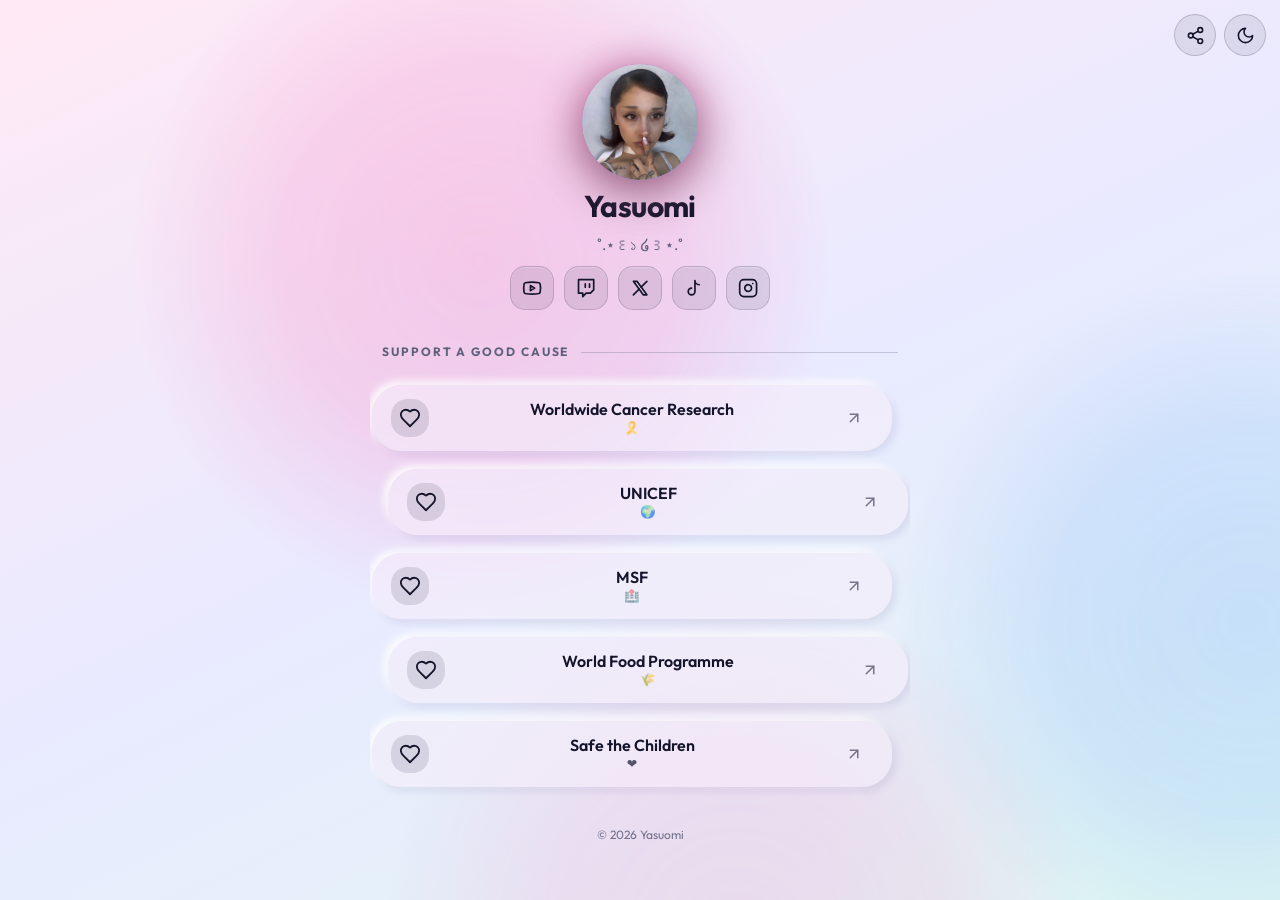
==== commit be8986f1: "Add files via upload" ====
--- a/index.html
+++ b/index.html
@@ -1,2 +1,377 @@
 <!DOCTYPE html>
-<html lang="de" data-theme="light"><head><meta charset="utf-8"><meta name="viewport" content="width=device-width,initial-scale=1,viewport-fit=cover"><title>Dein Name – Links</title><meta name="description" content="Alle meine Links an einem Ort."><meta name="theme-color" content="#1a1230"><meta name="color-scheme" content="dark light"><meta property="og:type" content="website"><meta property="og:title" content="Dein Name – Links"><meta property="og:description" content="Alle meine Links an einem Ort."><meta name="twitter:card" content="summary"><link rel="icon" href="assets/img/favicon.svg"><link rel="preconnect" href="https://fonts.googleapis.com"><link rel="preconnect" href="https://fonts.gstatic.com" crossorigin><link rel="stylesheet" href="https://fonts.googleapis.com/css2?family=Outfit:wght@400;500;600;700;800&amp;display=swap" data-f="https://fonts.googleapis.com/css2?family=Outfit:wght@400;500;600;700;800&amp;display=swap"><script>(function(){var m='light';try{var s=localStorage.getItem('lb-theme');if(true&&(s==='dark'||s==='light'))m=s}catch(e){}if(m==='auto')m=matchMedia('(prefers-color-scheme: light)').matches?'light':'dark';document.documentElement.setAttribute('data-theme',m)})();</script><link rel="stylesheet" href="assets/css/style.css"></head><body><div id="root"><div id="bg" aria-hidden="true"><div class="bg-base"></div><div class="bg-orbs"><i></i><i></i><i></i></div><div class="bg-ov"></div></div><div id="cglow"></div><div class="tools"><button class="tool" id="sh" aria-label="Seite teilen"><svg class="ic" viewBox="0 0 24 24" fill="none" stroke="currentColor" stroke-width="2" stroke-linecap="round" stroke-linejoin="round" aria-hidden="true"><circle cx="18" cy="5" r="3"/><circle cx="6" cy="12" r="3"/><circle cx="18" cy="19" r="3"/><path d="m8.59 13.51 6.83 3.98M15.41 6.51l-6.82 3.98"/></svg></button><button class="tool" id="tt" aria-label="Hell/Dunkel wechseln"><span class="sun"><svg class="ic" viewBox="0 0 24 24" fill="none" stroke="currentColor" stroke-width="2" stroke-linecap="round" stroke-linejoin="round" aria-hidden="true"><circle cx="12" cy="12" r="4"/><path d="M12 2v2M12 20v2M4.93 4.93l1.41 1.41M17.66 17.66l1.41 1.41M2 12h2M20 12h2M6.34 17.66l-1.41 1.41M19.07 4.93l-1.41 1.41"/></svg></span><span class="moon"><svg class="ic" viewBox="0 0 24 24" fill="none" stroke="currentColor" stroke-width="2" stroke-linecap="round" stroke-linejoin="round" aria-hidden="true"><path d="M12 3a6 6 0 0 0 9 9 9 9 0 1 1-9-9z"/></svg></span></button></div><main class="page lay-floating"><div class="shell"><header class="profile" data-edit="profile"><div class="rv" style="--i:0;--ev:e-up"><div class="avw an-breathe"><div class="av"><img src="assets/img/hvqmk8dxcaawgov-jpg-bqki.jpg" alt="Yasuomi" decoding="async"></div></div></div><h1 class="name rv" style="--i:1;--ev:e-up"><span class="nt">Yasuomi</span></h1><p class="bio rv" style="--i:3;--ev:e-up">˚.⋆꒰১ ໒꒱⋆.˚</p><nav class="socials so-glass rv" style="--i:5" aria-label="Social Media"><a class="soc" data-id="s3" data-edit="social" href="https://www.youtube.com/@yasuomi" target="_blank" rel="noopener noreferrer" aria-label="YouTube"><svg class="ic" viewBox="0 0 24 24" fill="none" stroke="currentColor" stroke-width="2" stroke-linecap="round" stroke-linejoin="round" aria-hidden="true"><path d="M2.5 17a24.12 24.12 0 0 1 0-10 2 2 0 0 1 1.4-1.4 49.56 49.56 0 0 1 16.2 0A2 2 0 0 1 21.5 7a24.12 24.12 0 0 1 0 10 2 2 0 0 1-1.4 1.4 49.55 49.55 0 0 1-16.2 0A2 2 0 0 1 2.5 17"/><path d="m10 15 5-3-5-3z"/></svg></a><a class="soc" data-id="sh5hrjba" data-edit="social" href="https://www.twitch.tv/yasuomiii" target="_blank" rel="noopener noreferrer" aria-label="Twitch"><svg class="ic" viewBox="0 0 24 24" fill="none" stroke="currentColor" stroke-width="2" stroke-linecap="round" stroke-linejoin="round" aria-hidden="true"><path d="M21 2H3v16h5v4l4-4h5l4-4V2z"/><path d="M11 11V7"/><path d="M16 11V7"/></svg></a><a class="soc" data-id="s2dv3gdg" data-edit="social" href="https://x.com/mueckenstiche" target="_blank" rel="noopener noreferrer" aria-label="X"><svg class="ic" viewBox="0 0 24 24" fill="none" stroke="currentColor" stroke-width="2" stroke-linecap="round" stroke-linejoin="round" aria-hidden="true"><path d="M4 4l11.7 16H20L8.3 4z"/><path d="M4 20l6.8-6.8"/><path d="M13.2 10.8L20 4"/></svg></a><a class="soc" data-id="s2" data-edit="social" href="https://tiktok.com/@rmsqf" target="_blank" rel="noopener noreferrer" aria-label="TikTok"><svg class="ic" viewBox="0 0 24 24" fill="none" stroke="currentColor" stroke-width="2" stroke-linecap="round" stroke-linejoin="round" aria-hidden="true"><path d="M9 12a4 4 0 1 0 4 4V3a5 5 0 0 0 5 5"/></svg></a><a class="soc" data-id="s1" data-edit="social" href="https://instagram.com/yasuomiiiii" target="_blank" rel="noopener noreferrer" aria-label="Instagram"><svg class="ic" viewBox="0 0 24 24" fill="none" stroke="currentColor" stroke-width="2" stroke-linecap="round" stroke-linejoin="round" aria-hidden="true"><rect x="2" y="2" width="20" height="20" rx="5"/><path d="M16 11.37A4 4 0 1 1 12.63 8 4 4 0 0 1 16 11.37z"/><path d="M17.5 6.5h.01"/></svg></a></nav></header><div class="main"><section class="grid" aria-label="Links"><div class="grp" data-id="h1"><div class="grp-h rv" style="--i:6"><span>Support a Good Cause</span></div><div class="grp-wrap"><div class="grp-in"><div class="grid"><div class="it rv" style="--i:7"><a class="lk v-bar s-soft h-scale c-ripple ibox" data-id="l4" href="https://www.worldwidecancerresearch.org/donate/" target="_blank" rel="noopener noreferrer" aria-label="Worldwide Cancer Research" style="--i:7"><span class="lk-row"><span class="lk-ic"><svg class="ic" viewBox="0 0 24 24" fill="none" stroke="currentColor" stroke-width="2" stroke-linecap="round" stroke-linejoin="round" aria-hidden="true"><path d="M19 14c1.49-1.46 3-3.21 3-5.5A5.5 5.5 0 0 0 16.5 3c-1.76 0-3 .5-4.5 2-1.5-1.5-2.74-2-4.5-2A5.5 5.5 0 0 0 2 8.5c0 2.3 1.5 4.05 3 5.5l7 7z"/></svg></span><span class="lk-tx"><span class="lk-t">Worldwide Cancer Research</span><span class="lk-s">🎗️</span></span><span class="lk-ar"><svg class="ic" viewBox="0 0 24 24" fill="none" stroke="currentColor" stroke-width="2" stroke-linecap="round" stroke-linejoin="round" aria-hidden="true"><path d="M7 17 17 7"/><path d="M7 7h10v10"/></svg></span></span></a></div><div class="it rv" style="--i:8"><a class="lk v-bar s-soft h-scale c-ripple ibox" data-id="l5" href="https://donate.unicef.org/donate/now" target="_blank" rel="noopener noreferrer" aria-label="UNICEF" style="--i:8"><span class="lk-row"><span class="lk-ic"><svg class="ic" viewBox="0 0 24 24" fill="none" stroke="currentColor" stroke-width="2" stroke-linecap="round" stroke-linejoin="round" aria-hidden="true"><path d="M19 14c1.49-1.46 3-3.21 3-5.5A5.5 5.5 0 0 0 16.5 3c-1.76 0-3 .5-4.5 2-1.5-1.5-2.74-2-4.5-2A5.5 5.5 0 0 0 2 8.5c0 2.3 1.5 4.05 3 5.5l7 7z"/></svg></span><span class="lk-tx"><span class="lk-t">UNICEF</span><span class="lk-s">🌍</span></span><span class="lk-ar"><svg class="ic" viewBox="0 0 24 24" fill="none" stroke="currentColor" stroke-width="2" stroke-linecap="round" stroke-linejoin="round" aria-hidden="true"><path d="M7 17 17 7"/><path d="M7 7h10v10"/></svg></span></span></a></div><div class="it rv" style="--i:9"><a class="lk v-bar s-soft h-scale c-ripple ibox" data-id="l6" href="https://www.msf.org/donate" target="_blank" rel="noopener noreferrer" aria-label="MSF" style="--i:9"><span class="lk-row"><span class="lk-ic"><svg class="ic" viewBox="0 0 24 24" fill="none" stroke="currentColor" stroke-width="2" stroke-linecap="round" stroke-linejoin="round" aria-hidden="true"><path d="M19 14c1.49-1.46 3-3.21 3-5.5A5.5 5.5 0 0 0 16.5 3c-1.76 0-3 .5-4.5 2-1.5-1.5-2.74-2-4.5-2A5.5 5.5 0 0 0 2 8.5c0 2.3 1.5 4.05 3 5.5l7 7z"/></svg></span><span class="lk-tx"><span class="lk-t">MSF</span><span class="lk-s">🏥</span></span><span class="lk-ar"><svg class="ic" viewBox="0 0 24 24" fill="none" stroke="currentColor" stroke-width="2" stroke-linecap="round" stroke-linejoin="round" aria-hidden="true"><path d="M7 17 17 7"/><path d="M7 7h10v10"/></svg></span></span></a></div><div class="it rv" style="--i:10"><a class="lk v-bar s-soft h-scale c-ripple ibox" data-id="lt06osba" href="https://www.wfp.org/donate" target="_blank" rel="noopener noreferrer" aria-label="World Food Programme" style="--i:10"><span class="lk-row"><span class="lk-ic"><svg class="ic" viewBox="0 0 24 24" fill="none" stroke="currentColor" stroke-width="2" stroke-linecap="round" stroke-linejoin="round" aria-hidden="true"><path d="M19 14c1.49-1.46 3-3.21 3-5.5A5.5 5.5 0 0 0 16.5 3c-1.76 0-3 .5-4.5 2-1.5-1.5-2.74-2-4.5-2A5.5 5.5 0 0 0 2 8.5c0 2.3 1.5 4.05 3 5.5l7 7z"/></svg></span><span class="lk-tx"><span class="lk-t">World Food Programme</span><span class="lk-s">🌾</span></span><span class="lk-ar"><svg class="ic" viewBox="0 0 24 24" fill="none" stroke="currentColor" stroke-width="2" stroke-linecap="round" stroke-linejoin="round" aria-hidden="true"><path d="M7 17 17 7"/><path d="M7 7h10v10"/></svg></span></span></a></div><div class="it rv" style="--i:11"><a class="lk v-bar s-soft h-scale c-ripple ibox" data-id="lyw3wpqx" href="https://support.savethechildren.org/site/Donation2?mfc_pref=T&amp;df_id=1620&amp;1620.donation=form1" target="_blank" rel="noopener noreferrer" aria-label="Safe the Children" style="--i:11"><span class="lk-row"><span class="lk-ic"><svg class="ic" viewBox="0 0 24 24" fill="none" stroke="currentColor" stroke-width="2" stroke-linecap="round" stroke-linejoin="round" aria-hidden="true"><path d="M19 14c1.49-1.46 3-3.21 3-5.5A5.5 5.5 0 0 0 16.5 3c-1.76 0-3 .5-4.5 2-1.5-1.5-2.74-2-4.5-2A5.5 5.5 0 0 0 2 8.5c0 2.3 1.5 4.05 3 5.5l7 7z"/></svg></span><span class="lk-tx"><span class="lk-t">Safe the Children</span><span class="lk-s">❤️</span></span><span class="lk-ar"><svg class="ic" viewBox="0 0 24 24" fill="none" stroke="currentColor" stroke-width="2" stroke-linecap="round" stroke-linejoin="round" aria-hidden="true"><path d="M7 17 17 7"/><path d="M7 7h10v10"/></svg></span></span></a></div></div></div></div></div></section></div></div><footer class="foot"><span>© 2026 Yasuomi</span></footer></main></div><script type="application/json" id="cfg">{"mode":"light","toggle":true,"cursorGlow":true,"pointerLight":true,"shareOn":true,"title":"Dein Name – Links","p":{"type":"none","count":60,"size":2,"speed":40,"color":"","op":60},"analytics":"none","preview":false,"force":"","thumb":false,"themeFx":true}</script><script src="assets/js/main.js" defer></script></body></html>
+<html lang="de" data-theme="light"><head><meta charset="utf-8"><meta name="viewport" content="width=device-width,initial-scale=1,viewport-fit=cover"><title>Dein Name – Links</title><meta name="description" content="Alle meine Links an einem Ort."><meta name="theme-color" content="#1a1230"><meta name="color-scheme" content="dark light"><meta property="og:type" content="website"><meta property="og:title" content="Dein Name – Links"><meta property="og:description" content="Alle meine Links an einem Ort."><meta name="twitter:card" content="summary"><link rel="icon" href="data:image/svg+xml,%3Csvg%20xmlns%3D%22http%3A%2F%2Fwww.w3.org%2F2000%2Fsvg%22%20viewBox%3D%220%200%2064%2064%22%3E%3Cdefs%3E%3ClinearGradient%20id%3D%22g%22%20x1%3D%220%22%20y1%3D%220%22%20x2%3D%221%22%20y2%3D%221%22%3E%3Cstop%20offset%3D%220%22%20stop-color%3D%22%23ff8fd1%22%2F%3E%3Cstop%20offset%3D%221%22%20stop-color%3D%22%239ad7ff%22%2F%3E%3C%2FlinearGradient%3E%3C%2Fdefs%3E%3Crect%20width%3D%2264%22%20height%3D%2264%22%20rx%3D%2216%22%20fill%3D%22url(%23g)%22%2F%3E%3Ctext%20x%3D%2232%22%20y%3D%2243%22%20font-family%3D%22system-ui%2Csans-serif%22%20font-size%3D%2234%22%20font-weight%3D%22700%22%20text-anchor%3D%22middle%22%20fill%3D%22%23fff%22%3EY%3C%2Ftext%3E%3C%2Fsvg%3E"><link rel="preconnect" href="https://fonts.googleapis.com"><link rel="preconnect" href="https://fonts.gstatic.com" crossorigin><link rel="stylesheet" href="https://fonts.googleapis.com/css2?family=Outfit:wght@400;500;600;700;800&amp;display=swap" data-f="https://fonts.googleapis.com/css2?family=Outfit:wght@400;500;600;700;800&amp;display=swap"><script>(function(){var m='light';try{var s=localStorage.getItem('lb-theme');if(true&&(s==='dark'||s==='light'))m=s}catch(e){}if(m==='auto')m=matchMedia('(prefers-color-scheme: light)').matches?'light':'dark';document.documentElement.setAttribute('data-theme',m)})();</script><style>:root{--bg1:#1a1230;--bg2:#2b1a4d;--bg3:#3a1d4a;--text:#f5f6fb;--muted:#a7accb;--accent:#ff8fd1;--accent2:#9ad7ff;--glow:#ff8fd1;--btn-bg:#ffffff;--btn-bg2:#8b7bff;--btn-text:#f5f6fb;--btn-border:#ffffff;--btn-op:12;--overlay:#000000;color-scheme:dark}
+:root[data-theme=light]{--bg1:#ffe9f4;--bg2:#e9eaff;--bg3:#e0f7f2;--text:#14142b;--muted:#5c5f7a;--accent:#ff5fb0;--accent2:#6aa8ff;--glow:#ff8fd1;--btn-bg:#f6eefb;--btn-bg2:#d9d4ff;--btn-text:#14142b;--btn-border:#ffffff;--btn-op:62;--overlay:#ffffff;color-scheme:light}
+:root{transition:--bg1 .6s,--bg2 .6s,--bg3 .6s,--accent .6s,--accent2 .6s,--text .6s,--muted .6s,--glow .6s}
+:root{--maxw:520px;--gap:18px;--cols:1;--row:150px;--sec-gap:28px;--font-h:"Outfit",system-ui,-apple-system,"Segoe UI",Roboto,sans-serif;--font-b:"Outfit",system-ui,-apple-system,"Segoe UI",Roboto,sans-serif;--font-btn:"Outfit",system-ui,-apple-system,"Segoe UI",Roboto,sans-serif;--ease:cubic-bezier(.2,.8,.2,1);--b-r:30px;--b-h:64px;--b-w:100%;--b-px:18px;--b-bw:1px;--b-blur:22px;--b-sh:0.4;--b-fs:16px;--b-fw:600;--b-ta:center;--b-is:22px;--b-gsh:0 0 0 0 transparent;--b-bg:var(--btn-bg);--b-bg2:var(--btn-bg2);--b-text:var(--btn-text);--b-border:var(--btn-border);--b-op:var(--btn-op);--pl:.26;--ev:e-up;--dur:750ms;--stagger:70ms;--d0:80ms;--av-size:116px;--av-bw:0px;--av-bc:linear-gradient(135deg,var(--accent),var(--accent2));--av-sh:40;--av-gl:18;--p-ai:center;--p-ta:center;--p-gap:10px;--n-size:30px;--n-w:700;--n-color:var(--text);--b-color:var(--muted);--bio-size:15px;--bio-w:44ch;--so-size:44px;}
+
+@property --bg1{syntax:'<color>';inherits:true;initial-value:#000}
+@property --bg2{syntax:'<color>';inherits:true;initial-value:#000}
+@property --bg3{syntax:'<color>';inherits:true;initial-value:#000}
+@property --accent{syntax:'<color>';inherits:true;initial-value:#888}
+@property --accent2{syntax:'<color>';inherits:true;initial-value:#888}
+@property --text{syntax:'<color>';inherits:true;initial-value:#fff}
+@property --muted{syntax:'<color>';inherits:true;initial-value:#aaa}
+@property --glow{syntax:'<color>';inherits:true;initial-value:#888}
+@property --ang{syntax:'<angle>';inherits:false;initial-value:0deg}
+*,*::before,*::after{box-sizing:border-box}
+html,body{margin:0}
+html{-webkit-text-size-adjust:100%}
+body{min-height:100vh;min-height:100dvh;font-family:var(--font-b);color:var(--text);background:var(--bg1);-webkit-font-smoothing:antialiased;overflow-x:hidden;line-height:1.4}
+a{color:inherit}
+button{font:inherit;color:inherit}
+.ic{width:1.15em;height:1.15em;flex:none;display:block}
+#bg{position:fixed;inset:0;z-index:0;overflow:hidden;background:var(--bg1);pointer-events:none}
+#bg>*{position:absolute;inset:0}
+.bg-media{background-size:cover;background-repeat:no-repeat}
+.bg-media video{width:100%;height:100%;object-fit:cover}
+.bg-orbs i,.bg-mesh i{position:absolute;border-radius:50%;-webkit-mask-image:radial-gradient(closest-side,#000 0,rgba(0,0,0,.75) 55%,transparent 100%);mask-image:radial-gradient(closest-side,#000 0,rgba(0,0,0,.75) 55%,transparent 100%);will-change:transform;contain:strict}
+.bg-ov{background:var(--overlay)}
+.bg-grain{mix-blend-mode:overlay;background-size:180px}
+#pc{width:100%;height:100%}
+#cglow{position:fixed;inset:0;z-index:1;pointer-events:none;opacity:0;transition:opacity .5s}
+#cglow.on{opacity:1}
+.page{position:relative;z-index:2;min-height:100vh;min-height:100dvh;display:flex;flex-direction:column;align-items:center;padding-left:20px;padding-right:20px}
+.shell{width:100%;max-width:var(--maxw);display:flex;flex-direction:column;gap:var(--sec-gap,28px);margin:0 auto}
+.shell.split{flex-direction:row;align-items:flex-start;gap:64px}
+.shell.split-r{flex-direction:row-reverse;align-items:flex-start;gap:64px}
+.split .profile,.split-r .profile{position:sticky;top:48px;flex:0 0 340px;align-items:flex-start;text-align:left}
+.split .main,.split-r .main{flex:1;min-width:0}
+.main{display:flex;flex-direction:column;gap:22px;min-width:0}
+.profile{display:flex;flex-direction:column;align-items:var(--p-ai);text-align:var(--p-ta);gap:var(--p-gap)}
+.tools{position:fixed;top:14px;right:14px;z-index:5;display:flex;gap:8px}
+.tool{width:42px;height:42px;border-radius:50%;display:grid;place-items:center;cursor:pointer;color:var(--text);border:1px solid color-mix(in srgb,var(--text) 18%,transparent);background:color-mix(in srgb,var(--text) 8%,transparent);backdrop-filter:blur(14px);-webkit-backdrop-filter:blur(14px);transition:transform .3s var(--ease),background .3s}
+.tool:hover{transform:scale(1.08)}
+.tool .ic{width:19px;height:19px}
+.tool .moon{display:none}[data-theme=light] .tool .moon{display:block}[data-theme=light] .tool .sun{display:none}
+/* avatar */
+.avw{position:relative;filter:drop-shadow(0 calc(var(--av-sh)*.28px) calc(var(--av-sh)*.6px) rgba(0,0,0,calc(var(--av-sh)*.012))) drop-shadow(0 0 calc(var(--av-gl)*1px) color-mix(in srgb,var(--glow) 80%,transparent))}
+.av{width:var(--av-size);height:var(--av-size);padding:var(--av-bw);background:var(--av-bc);display:block;overflow:hidden;}
+.av img{width:100%;height:100%;object-fit:cover;display:block;border-radius:inherit;clip-path:inherit}
+.av .ini{width:100%;height:100%;display:grid;place-items:center;font:700 calc(var(--av-size)*.4)/1 var(--font-h);color:#fff;background:linear-gradient(135deg,var(--accent),var(--accent2));border-radius:inherit;clip-path:inherit}
+.av.an-ring{background:conic-gradient(from var(--ang),var(--accent),var(--accent2),transparent 55%,var(--accent));animation:spin 4s linear infinite;padding:max(var(--av-bw),3px)}
+.avw.an-float{animation:floaty 5s ease-in-out infinite}
+.avw.an-breathe{animation:breathe 4s ease-in-out infinite}
+.avw.an-pulse{animation:glowp 2.6s ease-in-out infinite}
+.avw.an-tilt{transition:transform .3s var(--ease)}
+.name{margin:0;font-family:var(--font-h);font-size:var(--n-size);font-weight:var(--n-w);letter-spacing:-.02em;line-height:1.1;color:var(--n-color);display:flex;align-items:center;gap:8px;flex-wrap:wrap;justify-content:var(--p-ai)}
+.name.fx-gradient .nt{background:linear-gradient(90deg,var(--accent),var(--accent2));-webkit-background-clip:text;background-clip:text;color:transparent}
+.name.fx-shimmer .nt{background:linear-gradient(110deg,var(--text) 30%,var(--accent) 50%,var(--text) 70%);background-size:250% 100%;-webkit-background-clip:text;background-clip:text;color:transparent;animation:shim 4s linear infinite}
+.vf{width:.72em;height:.72em;color:var(--accent2)}
+.handle{color:var(--muted);font-size:14px;font-weight:500;margin-top:-4px}
+.bio{margin:0;color:var(--b-color);font-size:var(--bio-size);max-width:var(--bio-w);line-height:1.55;white-space:pre-line}
+.badges{display:flex;flex-wrap:wrap;gap:6px;justify-content:var(--p-ai)}
+.badge{--bc:var(--accent);display:inline-flex;align-items:center;gap:6px;padding:4px 11px 4px 9px;border-radius:99px;font-size:12px;font-weight:600;background:color-mix(in srgb,var(--bc) 16%,transparent);color:var(--bc);border:1px solid color-mix(in srgb,var(--bc) 36%,transparent)}
+.badge .ic{width:13px;height:13px}
+.socials{display:flex;flex-wrap:wrap;gap:10px;justify-content:var(--p-ai)}
+.soc{width:var(--so-size);height:var(--so-size);border-radius:calc(var(--so-size)*.34);display:grid;place-items:center;color:var(--text);text-decoration:none;transition:transform .3s var(--ease),background .3s,box-shadow .3s}
+.soc .ic{width:calc(var(--so-size)*.46);height:calc(var(--so-size)*.46)}
+.soc:hover{transform:translateY(-3px) scale(1.06)}
+.so-glass .soc{background:color-mix(in srgb,var(--text) 9%,transparent);border:1px solid color-mix(in srgb,var(--text) 16%,transparent);backdrop-filter:blur(16px);-webkit-backdrop-filter:blur(16px);box-shadow:inset 0 1px 0 rgba(255,255,255,.22)}
+.so-filled .soc{background:linear-gradient(135deg,var(--accent),var(--accent2));color:#fff;box-shadow:0 8px 20px -8px var(--accent)}
+.so-outline .soc{border:1.5px solid color-mix(in srgb,var(--text) 40%,transparent)}
+.so-plain .soc{opacity:.85}.so-plain .soc:hover{opacity:1}
+.so-round .soc{border-radius:50%}
+/* links grid */
+.grid{display:grid;grid-template-columns:repeat(var(--cols),minmax(0,1fr));gap:var(--gap)}
+.grp{grid-column:1/-1;display:flex;flex-direction:column;gap:var(--gap)}
+.grp-h{display:flex;align-items:center;gap:12px;font-family:var(--font-b);font-size:12px;letter-spacing:.16em;text-transform:uppercase;color:var(--muted);font-weight:700;background:none;border:0;padding:6px 2px;text-align:left;width:100%}
+.grp-h::after{content:'';flex:1;height:1px;background:color-mix(in srgb,var(--muted) 28%,transparent)}
+button.grp-h{cursor:pointer;padding:13px 16px;border-radius:calc(var(--b-r)*.8 + 2px);background:color-mix(in srgb,var(--text) 7%,transparent);border:1px solid color-mix(in srgb,var(--text) 15%,transparent);backdrop-filter:blur(16px);-webkit-backdrop-filter:blur(16px);color:var(--text);font-size:13px;letter-spacing:.1em;transition:background .3s,border-color .3s,transform .3s var(--ease)}
+button.grp-h::after{display:none}
+button.grp-h span{flex:1}
+button.grp-h:hover{background:color-mix(in srgb,var(--text) 12%,transparent);border-color:color-mix(in srgb,var(--accent) 50%,transparent)}
+button.grp-h:active{transform:scale(.985)}
+button.grp-h:focus-visible{outline:2px solid var(--accent);outline-offset:2px}
+button.grp-h .ic{width:18px;height:18px;order:0;transition:transform .45s var(--ease)}
+.grp{transition:gap .45s var(--ease)}.grp.closed{gap:0}
+.grp.closed .grp-in{opacity:0}.grp-in{transition:opacity .35s ease}
+.grp.closed .grp-h .ic{transform:rotate(-90deg)}
+.grp:not(.closed) .grp-h .ic{transform:rotate(0)}
+.grp-wrap{display:grid;grid-template-rows:1fr;transition:grid-template-rows .45s var(--ease)}
+.grp.closed .grp-wrap{grid-template-rows:0fr}
+.grp-in{overflow:hidden;min-height:0;padding:10px;margin:-10px}
+.grp.closed .grp-in{visibility:hidden;transition:visibility 0s .45s}
+.it{display:flex;justify-content:center;min-width:0}
+.sp-2x1{grid-column:span 2}.sp-2x2{grid-column:span 2;grid-row:span 2}.sp-1x2{grid-row:span 2}
+.bento{grid-auto-flow:dense;grid-auto-rows:var(--row)}
+.bento .grp{grid-auto-rows:auto}
+.bento>.profile{grid-column:span 2;grid-row:span 2;padding:26px;border-radius:calc(var(--b-r) + 6px);background:color-mix(in srgb,var(--text) 6%,transparent);border:1px solid color-mix(in srgb,var(--text) 14%,transparent);backdrop-filter:blur(24px);-webkit-backdrop-filter:blur(24px);justify-content:center}
+.bento>.profile .av{width:calc(var(--av-size)*.7);height:calc(var(--av-size)*.7)}
+.bento>.profile .badges{display:none}
+.bento>.profile .bio{display:-webkit-box;-webkit-line-clamp:3;-webkit-box-orient:vertical;overflow:hidden}
+.bento>.profile{gap:8px;padding:20px;overflow:hidden}
+/* link base */
+.lk{--ic-w:calc(var(--b-h)*.6);--fill:color-mix(in srgb,var(--b-bg) calc(var(--b-op)*1%),transparent);position:relative;display:flex;flex-direction:column;width:var(--b-w);min-width:0;color:var(--b-text);text-decoration:none;font-family:var(--font-btn);font-size:var(--b-fs);font-weight:var(--b-fw);border-radius:var(--b-r);overflow:hidden;isolation:isolate;cursor:pointer;-webkit-tap-highlight-color:transparent;border:var(--b-bw) solid transparent;transition:transform .4s var(--ease),box-shadow .4s var(--ease),background .35s,color .3s,border-color .3s,filter .3s;outline-offset:3px;
+}
+.lk:focus-visible{outline:2px solid var(--accent)}
+.lk-row{display:flex;align-items:center;gap:12px;min-height:var(--b-h);padding:0 var(--b-px);width:100%;min-width:0}
+.lk-tx{flex:1;min-width:0;display:flex;flex-direction:column;gap:1px;text-align:var(--b-ta);line-height:1.2}
+.lk-t{overflow:hidden;text-overflow:ellipsis;white-space:nowrap;}
+.lk-up .lk-t{text-transform:uppercase;letter-spacing:.12em;font-size:.86em}
+.lk-s{font-size:.78em;font-weight:400;opacity:.7;overflow:hidden;text-overflow:ellipsis;white-space:nowrap}
+.lk-ic{width:var(--ic-w);height:var(--ic-w);flex:none;display:grid;place-items:center;color:var(--ic-color,inherit)}
+.lk-ic .ic{width:var(--b-is);height:var(--b-is)}
+.ibox .lk-ic{border-radius:calc(var(--b-r)*.55);background:color-mix(in srgb,var(--ic-color,var(--b-text)) 12%,transparent)}
+.lk-ar{width:var(--ic-w);flex:none;display:grid;place-items:center;opacity:.55;transition:transform .35s var(--ease),opacity .3s}
+.lk-ar .ic{width:18px;height:18px}
+.lk-sp{width:var(--ic-w);flex:none}
+.lk:hover .lk-ar{opacity:1;transform:translate(2px,-2px)}
+.lk-th{display:block;background-size:cover;background-position:center;background-color:color-mix(in srgb,var(--accent) 22%,transparent)}
+.lk-bd{flex:none;font-size:11px;font-weight:700;letter-spacing:.04em;padding:3px 9px;border-radius:99px;background:linear-gradient(135deg,var(--accent),var(--accent2));color:#fff}
+.v-bar .lk-th{display:none}
+.v-bar.has-th .lk-ic{background-size:cover;background-position:center;border-radius:calc(var(--b-r)*.55);overflow:hidden}
+.v-tile{min-height:calc(var(--b-h)*2)}
+.v-tile .lk-row{flex-direction:column;justify-content:center;text-align:center;padding:18px 12px;gap:10px;min-height:calc(var(--b-h)*2)}
+.v-tile .lk-tx{flex:none;align-items:center;text-align:center;width:100%}
+.v-tile .lk-ar,.v-tile .lk-sp,.v-tile .lk-th{display:none}
+.v-tile .lk-ic{width:calc(var(--b-h)*.8);height:calc(var(--b-h)*.8)}
+.v-tile .lk-ic .ic{width:calc(var(--b-is)*1.3);height:calc(var(--b-is)*1.3)}
+.v-tile .lk-bd{position:absolute;top:10px;right:10px}
+.v-card .lk-th{aspect-ratio:16/9;width:100%;position:relative}
+.v-card:not(.has-th) .lk-th{display:grid;place-items:center;background:linear-gradient(135deg,color-mix(in srgb,var(--accent) 40%,transparent),color-mix(in srgb,var(--accent2) 30%,transparent))}
+.v-card:not(.has-th) .lk-th .ic{width:44px;height:44px;opacity:.9}
+.v-card .lk-tx{text-align:left}
+.v-bento{height:100%;width:100%}
+.v-bento .lk-th{position:absolute;inset:0;z-index:-2}
+.v-bento.has-th::after{content:'';position:absolute;inset:0;z-index:-1;background:linear-gradient(180deg,transparent 30%,rgba(0,0,0,.65))}
+.v-bento.has-th{color:#fff}
+.v-bento .lk-row{flex-direction:column;align-items:flex-start;justify-content:space-between;height:100%;padding:16px 18px;gap:8px}
+.v-bento .lk-ic{width:calc(var(--b-h)*.8);height:calc(var(--b-h)*.8)}
+.v-bento .lk-ic .ic{width:calc(var(--b-is)*1.35);height:calc(var(--b-is)*1.35)}
+.v-bento .lk-tx{flex:none;width:100%;text-align:left}
+.v-bento .lk-t{white-space:normal;font-size:1.08em}
+.v-bento .lk-ar{position:absolute;top:14px;right:14px;width:auto}
+.v-bento .lk-sp{display:none}
+.v-bento .lk-bd{position:absolute;top:14px;left:auto;right:46px}
+.v-text{background:none!important;border-radius:0!important;border-width:0 0 1px 0!important;border-style:solid!important;border-color:color-mix(in srgb,var(--text) 16%,transparent)!important;box-shadow:none!important;backdrop-filter:none!important;-webkit-backdrop-filter:none!important}
+.v-text::before,.v-text::after{display:none!important}
+.v-text .lk-row{min-height:calc(var(--b-h)*.82);padding-left:2px;padding-right:2px}
+.v-text .lk-tx{text-align:left}
+.v-text:hover{border-color:var(--accent)!important;padding-left:6px}
+.v-text .lk-ic{background:none!important}
+/* styles */
+.s-liquid{background:linear-gradient(135deg,var(--fill),color-mix(in srgb,var(--b-bg) calc(var(--b-op)*.45%),transparent));backdrop-filter:blur(var(--b-blur)) saturate(170%);-webkit-backdrop-filter:blur(var(--b-blur)) saturate(170%);border-color:color-mix(in srgb,var(--b-border) 38%,transparent);box-shadow:inset 0 1px 1px rgba(255,255,255,.38),inset 0 -1px 1px rgba(255,255,255,.07),0 12px 34px -12px rgba(0,0,0,calc(var(--b-sh)*.9)),var(--b-gsh)}
+.s-liquid::before{content:'';position:absolute;inset:0;z-index:-1;border-radius:inherit;pointer-events:none;background:radial-gradient(190px circle at var(--mx,50%) var(--my,-30%),rgba(255,255,255,var(--pl,.26)),transparent 65%),linear-gradient(180deg,rgba(255,255,255,.13),transparent 48%)}
+.s-solid{background:var(--fill);border-color:var(--b-border);box-shadow:0 8px 22px -10px rgba(0,0,0,calc(var(--b-sh)*1.2)),var(--b-gsh)}
+.s-outline{background:transparent;border-width:max(var(--b-bw),2px);border-color:var(--b-border);box-shadow:var(--b-gsh)}
+.s-outline:hover{background:color-mix(in srgb,var(--b-bg) calc(var(--b-op)*1%),transparent)}
+.s-gradient{background:linear-gradient(120deg,color-mix(in srgb,var(--b-bg) calc(var(--b-op)*1%),transparent),color-mix(in srgb,var(--b-bg2) calc(var(--b-op)*1%),transparent));border-color:color-mix(in srgb,var(--b-border) 25%,transparent);box-shadow:0 14px 30px -14px color-mix(in srgb,var(--b-bg) 80%,transparent),var(--b-gsh)}
+.s-minimal{background:transparent;border-color:transparent;border-bottom-color:color-mix(in srgb,var(--b-border) 45%,transparent);border-radius:max(var(--b-r)*.5,6px)}
+.s-minimal:hover{background:color-mix(in srgb,var(--b-bg) calc(var(--b-op)*1%),transparent)}
+.s-floating{background:var(--fill);border-color:transparent;box-shadow:0 22px 44px -16px rgba(0,0,0,calc(var(--b-sh)*1.1)),0 4px 10px -4px rgba(0,0,0,.25),var(--b-gsh)}
+.s-floating:hover{box-shadow:0 30px 56px -16px rgba(0,0,0,calc(var(--b-sh)*1.2)),0 6px 14px -4px rgba(0,0,0,.28),var(--b-gsh)}
+.s-neon{background:color-mix(in srgb,var(--b-bg) calc(var(--b-op)*.3%),transparent);border-width:max(var(--b-bw),2px);border-color:var(--accent);text-shadow:0 0 10px color-mix(in srgb,var(--accent) 70%,transparent);box-shadow:0 0 14px color-mix(in srgb,var(--accent) 50%,transparent),inset 0 0 14px color-mix(in srgb,var(--accent) 22%,transparent),var(--b-gsh)}
+.s-neon:hover{box-shadow:0 0 26px color-mix(in srgb,var(--accent) 80%,transparent),inset 0 0 22px color-mix(in srgb,var(--accent) 35%,transparent),var(--b-gsh)}
+.s-soft{background:var(--fill);border-color:transparent;box-shadow:calc(var(--b-sh)*9px) calc(var(--b-sh)*9px) calc(var(--b-sh)*22px) rgba(0,0,0,calc(var(--b-sh)*.5)),calc(var(--b-sh)*-9px) calc(var(--b-sh)*-9px) calc(var(--b-sh)*22px) rgba(255,255,255,calc(var(--b-sh)*.1)),var(--b-gsh)}
+[data-theme=light] .s-soft{box-shadow:calc(var(--b-sh)*9px) calc(var(--b-sh)*9px) calc(var(--b-sh)*22px) rgba(60,50,120,calc(var(--b-sh)*.28)),calc(var(--b-sh)*-9px) calc(var(--b-sh)*-9px) calc(var(--b-sh)*22px) rgba(255,255,255,.95),var(--b-gsh)}
+.s-3d{background:linear-gradient(180deg,color-mix(in srgb,var(--b-bg) 100%,white 14%),var(--b-bg));border-color:transparent;box-shadow:0 6px 0 0 color-mix(in srgb,var(--b-bg2) 78%,black),0 16px 24px -6px rgba(0,0,0,calc(var(--b-sh)*.8)),inset 0 1px 0 rgba(255,255,255,.4),var(--b-gsh);margin-bottom:6px}
+.s-3d:active{transform:translateY(5px)!important;box-shadow:0 1px 0 0 color-mix(in srgb,var(--b-bg2) 78%,black),0 6px 10px -4px rgba(0,0,0,.4)}
+.s-elegant{background:var(--fill);border-width:max(var(--b-bw),1px);border-color:color-mix(in srgb,var(--b-text) 34%,transparent);box-shadow:var(--b-gsh)}
+.s-elegant:hover{border-color:var(--b-text)}
+.s-custom{background:var(--fill);border-color:var(--b-border);backdrop-filter:blur(var(--b-blur));-webkit-backdrop-filter:blur(var(--b-blur));box-shadow:0 12px 30px -12px rgba(0,0,0,calc(var(--b-sh)*1)),var(--b-gsh)}
+/* hover */
+.h-lift:hover{transform:translateY(-3px)}
+.h-scale:hover{transform:scale(1.03)}
+.h-glow:hover{box-shadow:0 0 0 1px color-mix(in srgb,var(--glow) 55%,transparent),0 0 34px -2px color-mix(in srgb,var(--glow) 60%,transparent)}
+.h-shine::after,.h-fill::after{content:'';position:absolute;inset:0;z-index:-1;pointer-events:none}
+.h-shine::after{background:linear-gradient(105deg,transparent 35%,rgba(255,255,255,.34) 50%,transparent 65%);transform:translateX(-130%);transition:transform .9s var(--ease)}
+.h-shine:hover::after{transform:translateX(130%)}
+.h-fill::after{background:linear-gradient(120deg,var(--accent),var(--accent2));opacity:.9;transform:scaleX(0);transform-origin:left;transition:transform .5s var(--ease)}
+.h-fill:hover::after{transform:scaleX(1)}
+.h-fill:hover{color:#fff}
+.h-invert:hover{background:var(--b-text)!important;color:var(--bg1)!important;border-color:var(--b-text)!important}
+.h-tilt{transform:perspective(700px) rotateX(var(--rx,0deg)) rotateY(var(--ry,0deg));transition:transform .2s ease-out,box-shadow .4s}
+.h-tilt:hover{box-shadow:0 20px 40px -14px rgba(0,0,0,.5)}
+.h-press:hover{transform:scale(.985)}
+/* click */
+.c-press:active{transform:scale(.96)!important}
+.c-bounce.clk{animation:bounce .5s var(--ease)}
+.c-flash.clk{animation:flash .5s ease}
+.rip{position:absolute;border-radius:50%;pointer-events:none;background:color-mix(in srgb,var(--b-text) 35%,transparent);transform:translate(-50%,-50%) scale(0);animation:ripple .7s ease-out forwards;width:20px;height:20px;z-index:0}
+/* idle */
+.i-pulse{animation:pulse 2.4s ease-in-out infinite}
+.i-float{animation:floaty 4s ease-in-out infinite}
+.i-wiggle{animation:wiggle 3s ease-in-out infinite}
+.i-shake{animation:shake 3.2s ease-in-out infinite}
+.i-bounce{animation:bobble 2.2s ease-in-out infinite}
+.i-glow{animation:glowb 2.4s ease-in-out infinite}
+.i-heart{animation:heart 1.8s ease-in-out infinite}
+.lay-floating .it:nth-child(odd) .lk{translate:-8px 0}.lay-floating .it:nth-child(even) .lk{translate:8px 0}
+.lay-floating .lk{animation:floaty 7s ease-in-out infinite;animation-delay:calc(var(--i,0)*-1.3s)}
+.lay-floating .lk:hover{animation-play-state:paused}
+.lay-profile .profile{position:relative;overflow:hidden;padding:20px 24px 28px;border-radius:32px;background:color-mix(in srgb,var(--text) 6%,transparent);border:1px solid color-mix(in srgb,var(--text) 14%,transparent);backdrop-filter:blur(24px);-webkit-backdrop-filter:blur(24px)}
+.lay-profile .profile::before{content:'';position:absolute;inset:0 0 auto 0;height:118px;background:linear-gradient(135deg,var(--accent),var(--accent2));opacity:.5;-webkit-mask-image:linear-gradient(#000 40%,transparent);mask-image:linear-gradient(#000 40%,transparent)}
+.lay-profile .profile>*{position:relative}
+.lay-profile .avw{margin-top:34px}
+.foot{margin-top:28px;font-size:12px;color:var(--muted);text-align:center;display:flex;flex-direction:column;gap:4px;opacity:.85}
+.page>.foot{margin-top:auto;padding-top:36px}
+.sel-flash{outline:2px solid var(--accent)!important;outline-offset:4px;animation:selp 1.2s ease 2}
+.toast{position:fixed;left:50%;bottom:22px;transform:translateX(-50%);z-index:9;padding:10px 16px;border-radius:99px;background:rgba(20,20,30,.88);color:#fff;font-size:13px;backdrop-filter:blur(10px)}
+/* entrance */
+.rv{animation:var(--ev) var(--dur) var(--ease) calc(var(--d0) + var(--i,0)*var(--stagger)) backwards}
+.e-none{--ev:none}
+.nointro .rv{animation:none!important}
+.theme-anim *,.theme-anim *::before,.theme-anim *::after{transition-property:background-color,color,border-color,box-shadow,fill,stroke!important;transition-duration:.5s!important}
+@keyframes e-up{from{opacity:0;transform:translateY(26px)}}
+@keyframes e-fade{from{opacity:0}}
+@keyframes e-sl{from{opacity:0;transform:translateX(-36px)}}
+@keyframes e-sr{from{opacity:0;transform:translateX(36px)}}
+@keyframes e-zoom{from{opacity:0;transform:scale(.86)}}
+@keyframes e-blur{from{opacity:0;filter:blur(14px);transform:scale(1.04)}}
+@keyframes e-flip{from{opacity:0;transform:perspective(600px) rotateX(-40deg) translateY(16px)}}
+@keyframes ripple{to{transform:translate(-50%,-50%) scale(22);opacity:0}}
+@keyframes spin{to{--ang:360deg}}
+@keyframes floaty{0%,100%{translate:0 0}50%{translate:0 -6px}}
+@keyframes breathe{0%,100%{scale:1}50%{scale:1.05}}
+@keyframes glowp{0%,100%{filter:drop-shadow(0 8px 14px rgba(0,0,0,.3)) drop-shadow(0 0 8px color-mix(in srgb,var(--glow) 60%,transparent))}50%{filter:drop-shadow(0 8px 14px rgba(0,0,0,.3)) drop-shadow(0 0 30px var(--glow))}}
+@keyframes shim{to{background-position:-250% 0}}
+@keyframes gshift{0%{background-position:0% 50%}50%{background-position:100% 50%}100%{background-position:0% 50%}}
+@keyframes pulse{0%,100%{scale:1}50%{scale:1.025}}
+@keyframes wiggle{0%,86%,100%{rotate:0deg}90%{rotate:-1.6deg}94%{rotate:1.6deg}98%{rotate:-1deg}}
+@keyframes shake{0%,84%,100%{translate:0 0}88%{translate:-4px 0}92%{translate:4px 0}96%{translate:-2px 0}}
+@keyframes bobble{0%,100%{translate:0 0}40%{translate:0 -5px}60%{translate:0 0}75%{translate:0 -2px}}
+@keyframes glowb{0%,100%{filter:drop-shadow(0 0 0 transparent)}50%{filter:drop-shadow(0 0 14px var(--glow))}}
+@keyframes heart{0%,100%{scale:1}14%{scale:1.035}28%{scale:1}42%{scale:1.035}70%{scale:1}}
+@keyframes bounce{0%{scale:1}30%{scale:.94}60%{scale:1.04}100%{scale:1}}
+@keyframes flash{0%{filter:brightness(1)}30%{filter:brightness(1.7)}100%{filter:brightness(1)}}
+@keyframes selp{50%{outline-color:transparent}}
+@keyframes d1{0%,100%{transform:translate(0,0) scale(1)}50%{transform:translate(12vw,8vh) scale(1.15)}}
+@keyframes d2{0%,100%{transform:translate(0,0) scale(1.1)}50%{transform:translate(-14vw,-6vh) scale(.9)}}
+@keyframes d3{0%,100%{transform:translate(0,0)}50%{transform:translate(8vw,-12vh) scale(1.2)}}
+@keyframes d4{0%,100%{transform:translate(0,0) scale(.95)}50%{transform:translate(-9vw,10vh) scale(1.1)}}
+@media (max-width:860px){.shell.split,.shell.split-r{flex-direction:column;gap:28px}.split .profile,.split-r .profile{position:static;flex:none;align-items:center;text-align:center}}
+@media (max-width:640px){.page{padding-left:16px;padding-right:16px}.bento{--cols:2!important}.grid.g3{--cols:2!important}.sp-2x2{grid-row:span 1}}
+@media (hover:none){.h-tilt{transform:none}}
+html.thumb *,html.thumb *::before,html.thumb *::after{animation:none!important;transition:none!important}
+@media (prefers-reduced-motion:reduce){*,*::before,*::after{animation-duration:.01ms!important;animation-iteration-count:1!important;animation-delay:0s!important;transition-duration:.01ms!important}.bg-mesh i,.bg-orbs i{animation:none!important}}
+.av{border-radius:50%}
+.page{padding-top:64px;padding-bottom:56px}
+.bg-base{background:linear-gradient(155deg,var(--bg1),var(--bg2),var(--bg3))}
+.bg-orbs i:nth-child(1){left:10%;top:-10%;width:55vmax;height:55vmax;background:var(--accent);opacity:0.24;animation:d1 32s ease-in-out infinite}
+.bg-orbs i:nth-child(2){left:70%;top:30%;width:55vmax;height:55vmax;background:var(--accent2);opacity:0.24;animation:d2 38s ease-in-out infinite}
+.bg-orbs i:nth-child(3){left:30%;top:65%;width:55vmax;height:55vmax;background:var(--glow);opacity:0.24;animation:d3 43s ease-in-out infinite}
+.bg-orbs i:nth-child(4){left:85%;top:-5%;width:55vmax;height:55vmax;background:var(--accent);opacity:0.24;animation:d4 49s ease-in-out infinite}
+.bg-orbs i:nth-child(5){left:-5%;top:45%;width:55vmax;height:55vmax;background:var(--accent2);opacity:0.24;animation:d1 54s ease-in-out infinite}
+.bg-ov{opacity:0}
+.bg-grain{background-image:url("data:image/svg+xml,%3Csvg xmlns='http://www.w3.org/2000/svg' width='180' height='180'%3E%3Cfilter id='n'%3E%3CfeTurbulence type='fractalNoise' baseFrequency='.85' numOctaves='2' stitchTiles='stitch'/%3E%3C/filter%3E%3Crect width='100%25' height='100%25' filter='url(%23n)'/%3E%3C/svg%3E");opacity:0.1}
+.bg-vig{background:radial-gradient(ellipse at center,transparent 62%,rgba(0,0,0,0.00))}
+#cglow{background:radial-gradient(520px circle at var(--px,50%) var(--py,30%),color-mix(in srgb,var(--glow) 20%,transparent),transparent 62%)}
+</style></head><body><div id="root"><div id="bg" aria-hidden="true"><div class="bg-base"></div><div class="bg-orbs"><i></i><i></i><i></i></div><div class="bg-ov"></div></div><div id="cglow"></div><div class="tools"><button class="tool" id="sh" aria-label="Seite teilen"><svg class="ic" viewBox="0 0 24 24" fill="none" stroke="currentColor" stroke-width="2" stroke-linecap="round" stroke-linejoin="round" aria-hidden="true"><circle cx="18" cy="5" r="3"/><circle cx="6" cy="12" r="3"/><circle cx="18" cy="19" r="3"/><path d="m8.59 13.51 6.83 3.98M15.41 6.51l-6.82 3.98"/></svg></button><button class="tool" id="tt" aria-label="Hell/Dunkel wechseln"><span class="sun"><svg class="ic" viewBox="0 0 24 24" fill="none" stroke="currentColor" stroke-width="2" stroke-linecap="round" stroke-linejoin="round" aria-hidden="true"><circle cx="12" cy="12" r="4"/><path d="M12 2v2M12 20v2M4.93 4.93l1.41 1.41M17.66 17.66l1.41 1.41M2 12h2M20 12h2M6.34 17.66l-1.41 1.41M19.07 4.93l-1.41 1.41"/></svg></span><span class="moon"><svg class="ic" viewBox="0 0 24 24" fill="none" stroke="currentColor" stroke-width="2" stroke-linecap="round" stroke-linejoin="round" aria-hidden="true"><path d="M12 3a6 6 0 0 0 9 9 9 9 0 1 1-9-9z"/></svg></span></button></div><main class="page lay-floating"><div class="shell"><header class="profile" data-edit="profile"><div class="rv" style="--i:0;--ev:e-up"><div class="avw an-breathe"><div class="av"><img src="[data-uri]" alt="Yasuomi" decoding="async"></div></div></div><h1 class="name rv" style="--i:1;--ev:e-up"><span class="nt">Yasuomi</span></h1><p class="bio rv" style="--i:3;--ev:e-up">˚.⋆꒰১ ໒꒱⋆.˚</p><nav class="socials so-glass rv" style="--i:5" aria-label="Social Media"><a class="soc" data-id="s3" data-edit="social" href="https://www.youtube.com/@yasuomi" target="_blank" rel="noopener noreferrer" aria-label="YouTube"><svg class="ic" viewBox="0 0 24 24" fill="none" stroke="currentColor" stroke-width="2" stroke-linecap="round" stroke-linejoin="round" aria-hidden="true"><path d="M2.5 17a24.12 24.12 0 0 1 0-10 2 2 0 0 1 1.4-1.4 49.56 49.56 0 0 1 16.2 0A2 2 0 0 1 21.5 7a24.12 24.12 0 0 1 0 10 2 2 0 0 1-1.4 1.4 49.55 49.55 0 0 1-16.2 0A2 2 0 0 1 2.5 17"/><path d="m10 15 5-3-5-3z"/></svg></a><a class="soc" data-id="sh5hrjba" data-edit="social" href="https://www.twitch.tv/yasuomiii" target="_blank" rel="noopener noreferrer" aria-label="Twitch"><svg class="ic" viewBox="0 0 24 24" fill="none" stroke="currentColor" stroke-width="2" stroke-linecap="round" stroke-linejoin="round" aria-hidden="true"><path d="M21 2H3v16h5v4l4-4h5l4-4V2z"/><path d="M11 11V7"/><path d="M16 11V7"/></svg></a><a class="soc" data-id="s2dv3gdg" data-edit="social" href="https://x.com/mueckenstiche" target="_blank" rel="noopener noreferrer" aria-label="X"><svg class="ic" viewBox="0 0 24 24" fill="none" stroke="currentColor" stroke-width="2" stroke-linecap="round" stroke-linejoin="round" aria-hidden="true"><path d="M4 4l11.7 16H20L8.3 4z"/><path d="M4 20l6.8-6.8"/><path d="M13.2 10.8L20 4"/></svg></a><a class="soc" data-id="s2" data-edit="social" href="https://tiktok.com/@rmsqf" target="_blank" rel="noopener noreferrer" aria-label="TikTok"><svg class="ic" viewBox="0 0 24 24" fill="none" stroke="currentColor" stroke-width="2" stroke-linecap="round" stroke-linejoin="round" aria-hidden="true"><path d="M9 12a4 4 0 1 0 4 4V3a5 5 0 0 0 5 5"/></svg></a><a class="soc" data-id="s1" data-edit="social" href="https://instagram.com/yasuomiiiii" target="_blank" rel="noopener noreferrer" aria-label="Instagram"><svg class="ic" viewBox="0 0 24 24" fill="none" stroke="currentColor" stroke-width="2" stroke-linecap="round" stroke-linejoin="round" aria-hidden="true"><rect x="2" y="2" width="20" height="20" rx="5"/><path d="M16 11.37A4 4 0 1 1 12.63 8 4 4 0 0 1 16 11.37z"/><path d="M17.5 6.5h.01"/></svg></a></nav></header><div class="main"><section class="grid" aria-label="Links"><div class="grp" data-id="h1"><div class="grp-h rv" style="--i:6"><span>Support a Good Cause</span></div><div class="grp-wrap"><div class="grp-in"><div class="grid"><div class="it rv" style="--i:7"><a class="lk v-bar s-soft h-scale c-ripple ibox" data-id="l4" href="https://www.worldwidecancerresearch.org/donate/" target="_blank" rel="noopener noreferrer" aria-label="Worldwide Cancer Research" style="--i:7"><span class="lk-row"><span class="lk-ic"><svg class="ic" viewBox="0 0 24 24" fill="none" stroke="currentColor" stroke-width="2" stroke-linecap="round" stroke-linejoin="round" aria-hidden="true"><path d="M19 14c1.49-1.46 3-3.21 3-5.5A5.5 5.5 0 0 0 16.5 3c-1.76 0-3 .5-4.5 2-1.5-1.5-2.74-2-4.5-2A5.5 5.5 0 0 0 2 8.5c0 2.3 1.5 4.05 3 5.5l7 7z"/></svg></span><span class="lk-tx"><span class="lk-t">Worldwide Cancer Research</span><span class="lk-s">🎗️</span></span><span class="lk-ar"><svg class="ic" viewBox="0 0 24 24" fill="none" stroke="currentColor" stroke-width="2" stroke-linecap="round" stroke-linejoin="round" aria-hidden="true"><path d="M7 17 17 7"/><path d="M7 7h10v10"/></svg></span></span></a></div><div class="it rv" style="--i:8"><a class="lk v-bar s-soft h-scale c-ripple ibox" data-id="l5" href="https://donate.unicef.org/donate/now" target="_blank" rel="noopener noreferrer" aria-label="UNICEF" style="--i:8"><span class="lk-row"><span class="lk-ic"><svg class="ic" viewBox="0 0 24 24" fill="none" stroke="currentColor" stroke-width="2" stroke-linecap="round" stroke-linejoin="round" aria-hidden="true"><path d="M19 14c1.49-1.46 3-3.21 3-5.5A5.5 5.5 0 0 0 16.5 3c-1.76 0-3 .5-4.5 2-1.5-1.5-2.74-2-4.5-2A5.5 5.5 0 0 0 2 8.5c0 2.3 1.5 4.05 3 5.5l7 7z"/></svg></span><span class="lk-tx"><span class="lk-t">UNICEF</span><span class="lk-s">🌍</span></span><span class="lk-ar"><svg class="ic" viewBox="0 0 24 24" fill="none" stroke="currentColor" stroke-width="2" stroke-linecap="round" stroke-linejoin="round" aria-hidden="true"><path d="M7 17 17 7"/><path d="M7 7h10v10"/></svg></span></span></a></div><div class="it rv" style="--i:9"><a class="lk v-bar s-soft h-scale c-ripple ibox" data-id="l6" href="https://www.msf.org/donate" target="_blank" rel="noopener noreferrer" aria-label="MSF" style="--i:9"><span class="lk-row"><span class="lk-ic"><svg class="ic" viewBox="0 0 24 24" fill="none" stroke="currentColor" stroke-width="2" stroke-linecap="round" stroke-linejoin="round" aria-hidden="true"><path d="M19 14c1.49-1.46 3-3.21 3-5.5A5.5 5.5 0 0 0 16.5 3c-1.76 0-3 .5-4.5 2-1.5-1.5-2.74-2-4.5-2A5.5 5.5 0 0 0 2 8.5c0 2.3 1.5 4.05 3 5.5l7 7z"/></svg></span><span class="lk-tx"><span class="lk-t">MSF</span><span class="lk-s">🏥</span></span><span class="lk-ar"><svg class="ic" viewBox="0 0 24 24" fill="none" stroke="currentColor" stroke-width="2" stroke-linecap="round" stroke-linejoin="round" aria-hidden="true"><path d="M7 17 17 7"/><path d="M7 7h10v10"/></svg></span></span></a></div><div class="it rv" style="--i:10"><a class="lk v-bar s-soft h-scale c-ripple ibox" data-id="lt06osba" href="https://www.wfp.org/donate" target="_blank" rel="noopener noreferrer" aria-label="World Food Programme" style="--i:10"><span class="lk-row"><span class="lk-ic"><svg class="ic" viewBox="0 0 24 24" fill="none" stroke="currentColor" stroke-width="2" stroke-linecap="round" stroke-linejoin="round" aria-hidden="true"><path d="M19 14c1.49-1.46 3-3.21 3-5.5A5.5 5.5 0 0 0 16.5 3c-1.76 0-3 .5-4.5 2-1.5-1.5-2.74-2-4.5-2A5.5 5.5 0 0 0 2 8.5c0 2.3 1.5 4.05 3 5.5l7 7z"/></svg></span><span class="lk-tx"><span class="lk-t">World Food Programme</span><span class="lk-s">🌾</span></span><span class="lk-ar"><svg class="ic" viewBox="0 0 24 24" fill="none" stroke="currentColor" stroke-width="2" stroke-linecap="round" stroke-linejoin="round" aria-hidden="true"><path d="M7 17 17 7"/><path d="M7 7h10v10"/></svg></span></span></a></div><div class="it rv" style="--i:11"><a class="lk v-bar s-soft h-scale c-ripple ibox" data-id="lyw3wpqx" href="https://support.savethechildren.org/site/Donation2?mfc_pref=T&amp;df_id=1620&amp;1620.donation=form1" target="_blank" rel="noopener noreferrer" aria-label="Safe the Children" style="--i:11"><span class="lk-row"><span class="lk-ic"><svg class="ic" viewBox="0 0 24 24" fill="none" stroke="currentColor" stroke-width="2" stroke-linecap="round" stroke-linejoin="round" aria-hidden="true"><path d="M19 14c1.49-1.46 3-3.21 3-5.5A5.5 5.5 0 0 0 16.5 3c-1.76 0-3 .5-4.5 2-1.5-1.5-2.74-2-4.5-2A5.5 5.5 0 0 0 2 8.5c0 2.3 1.5 4.05 3 5.5l7 7z"/></svg></span><span class="lk-tx"><span class="lk-t">Safe the Children</span><span class="lk-s">❤️</span></span><span class="lk-ar"><svg class="ic" viewBox="0 0 24 24" fill="none" stroke="currentColor" stroke-width="2" stroke-linecap="round" stroke-linejoin="round" aria-hidden="true"><path d="M7 17 17 7"/><path d="M7 7h10v10"/></svg></span></span></a></div></div></div></div></div></section></div></div><footer class="foot"><span>© 2026 Yasuomi</span></footer></main></div><script type="application/json" id="cfg">{"mode":"light","toggle":true,"cursorGlow":true,"pointerLight":true,"shareOn":true,"title":"Dein Name – Links","p":{"type":"none","count":60,"size":2,"speed":40,"color":"","op":60},"analytics":"none","preview":false,"force":"","thumb":false,"themeFx":true}</script><script>(function __lbRuntime(PREVIEW) {
+  var cfg = null, root = document.documentElement, raf = 0, lastP = '', bound = false;
+  var reduced = window.matchMedia && matchMedia('(prefers-reduced-motion: reduce)').matches;
+  function mode() {
+    var m = cfg.mode, sv = null;
+    
+    if (cfg.toggle) { try { sv = localStorage.getItem('lb-theme'); } catch (e) { } }
+    if (sv === 'dark' || sv === 'light') m = sv;
+    if (m === 'auto') m = matchMedia('(prefers-color-scheme: light)').matches ? 'light' : 'dark';
+    return m;
+  }
+  function applyTheme(anim) {
+    if (anim && cfg.themeFx) { root.classList.add('theme-anim'); setTimeout(function () { root.classList.remove('theme-anim'); }, 800); }
+    root.setAttribute('data-theme', mode());
+    var tc = document.querySelector('meta[name=theme-color]');
+    if (tc) { try { tc.setAttribute('content', getComputedStyle(document.body).backgroundColor); } catch (e) { } }
+  }
+  function toast(t) { var d = document.createElement('div'); d.className = 'toast'; d.textContent = t; document.body.appendChild(d); setTimeout(function () { d.remove(); }, 1900); }
+  /* particles */
+  function stopP() { if (raf) { cancelAnimationFrame(raf); raf = 0; } }
+  function startP() {
+    stopP();
+    var c = document.getElementById('pc');
+    if (!c || !cfg.p || cfg.p.type === 'none') return;
+    var ctx = c.getContext('2d'), W = 0, H = 0, dpr = Math.min(window.devicePixelRatio || 1, 2);
+    function size() { W = c.clientWidth; H = c.clientHeight; c.width = W * dpr; c.height = H * dpr; ctx.setTransform(dpr, 0, 0, dpr, 0, 0); }
+    size(); window.addEventListener('resize', size);
+    var t = cfg.p.type, n = Math.round(cfg.p.count * (W < 600 ? .6 : 1)), sp = cfg.p.speed / 50, sz = cfg.p.size, op = cfg.p.op / 100;
+    var col = cfg.p.color || getComputedStyle(root).getPropertyValue('--accent').trim() || '#ffffff';
+    var ps = [], i;
+    for (i = 0; i < n; i++) ps.push({ x: Math.random() * W, y: Math.random() * H, r: (.4 + Math.random()) * sz, vx: (Math.random() - .5) * .5, vy: (Math.random() - .5) * .5, ph: Math.random() * 6.28, s: .5 + Math.random() });
+    function draw(ts) {
+      ctx.clearRect(0, 0, W, H); ctx.fillStyle = col; ctx.strokeStyle = col;
+      var k, p, q, dx, dy, d;
+      for (k = 0; k < ps.length; k++) {
+        p = ps[k];
+        if (t === 'dots') {
+          p.x += p.vx * sp; p.y += p.vy * sp; if (p.x < 0) p.x = W; if (p.x > W) p.x = 0; if (p.y < 0) p.y = H; if (p.y > H) p.y = 0;
+          ctx.globalAlpha = op; ctx.beginPath(); ctx.arc(p.x, p.y, p.r, 0, 6.283); ctx.fill();
+          for (var j = k + 1; j < ps.length; j++) { q = ps[j]; dx = p.x - q.x; dy = p.y - q.y; d = dx * dx + dy * dy; if (d < 12000) { ctx.globalAlpha = op * .5 * (1 - d / 12000); ctx.lineWidth = .6; ctx.beginPath(); ctx.moveTo(p.x, p.y); ctx.lineTo(q.x, q.y); ctx.stroke(); } }
+        } else if (t === 'snow') {
+          p.y += (.4 + p.r * .35) * sp; p.x += Math.sin(ts / 1400 + p.ph) * .35 * sp; if (p.y > H + 6) { p.y = -6; p.x = Math.random() * W; }
+          ctx.globalAlpha = op * (.5 + p.s * .5); ctx.beginPath(); ctx.arc(p.x, p.y, p.r, 0, 6.283); ctx.fill();
+        } else if (t === 'stars') {
+          ctx.globalAlpha = op * (.35 + .65 * Math.abs(Math.sin(ts / 900 * p.s * sp + p.ph))); ctx.beginPath(); ctx.arc(p.x, p.y, p.r * .7, 0, 6.283); ctx.fill();
+        } else if (t === 'bubbles') {
+          p.y -= (.3 + p.r * .12) * sp; p.x += Math.sin(ts / 1200 + p.ph) * .3; if (p.y < -20) { p.y = H + 20; p.x = Math.random() * W; }
+          var rr = p.r * 3.2; ctx.globalAlpha = op * .22; ctx.beginPath(); ctx.arc(p.x, p.y, rr, 0, 6.283); ctx.fill(); ctx.globalAlpha = op; ctx.lineWidth = 1; ctx.beginPath(); ctx.arc(p.x, p.y, rr, 0, 6.283); ctx.stroke();
+        } else if (t === 'fireflies') {
+          p.vx += (Math.random() - .5) * .06; p.vy += (Math.random() - .5) * .06; p.vx *= .98; p.vy *= .98; p.x += p.vx * sp * 2; p.y += p.vy * sp * 2;
+          if (p.x < 0) p.x = W; if (p.x > W) p.x = 0; if (p.y < 0) p.y = H; if (p.y > H) p.y = 0;
+          var a = op * (.3 + .7 * Math.abs(Math.sin(ts / 1000 * p.s + p.ph))), g = ctx.createRadialGradient(p.x, p.y, 0, p.x, p.y, p.r * 7);
+          g.addColorStop(0, col); g.addColorStop(1, 'rgba(0,0,0,0)'); ctx.globalAlpha = a; ctx.fillStyle = g; ctx.beginPath(); ctx.arc(p.x, p.y, p.r * 7, 0, 6.283); ctx.fill(); ctx.fillStyle = col;
+        }
+      }
+      ctx.globalAlpha = 1;
+    }
+    if (reduced || cfg.thumb) { draw(1500); return; }
+    function loop(ts) { if (!document.hidden) draw(ts); raf = requestAnimationFrame(loop); }
+    raf = requestAnimationFrame(loop);
+  }
+  function bind() {
+    if (bound) return; bound = true;
+    var fine = window.matchMedia && matchMedia('(pointer:fine)').matches;
+    document.addEventListener('pointermove', function (e) {
+      if (e.pointerType === 'touch') return;
+      var g = document.getElementById('cglow');
+      if (g && cfg.cursorGlow && fine) { g.classList.add('on'); g.style.setProperty('--px', e.clientX + 'px'); g.style.setProperty('--py', e.clientY + 'px'); }
+      var a = e.target.closest && e.target.closest('.lk');
+      if (a) {
+        var r = a.getBoundingClientRect(), x = e.clientX - r.left, y = e.clientY - r.top;
+        a.style.setProperty('--mx', x + 'px'); a.style.setProperty('--my', y + 'px');
+        if (a.classList.contains('h-tilt')) { a.style.setProperty('--ry', ((x / r.width - .5) * 10).toFixed(2) + 'deg'); a.style.setProperty('--rx', ((.5 - y / r.height) * 8).toFixed(2) + 'deg'); }
+      }
+    });
+    document.addEventListener('pointerleave', function () { var g = document.getElementById('cglow'); if (g) g.classList.remove('on'); });
+    document.addEventListener('pointerout', function (e) { var a = e.target.closest && e.target.closest('.h-tilt'); if (a && !a.contains(e.relatedTarget)) { a.style.setProperty('--rx', '0deg'); a.style.setProperty('--ry', '0deg'); } });
+    document.addEventListener('pointerdown', function (e) {
+      var a = e.target.closest && e.target.closest('.lk.c-ripple');
+      if (a && !reduced) { var r = a.getBoundingClientRect(), s = document.createElement('span'); s.className = 'rip'; s.style.left = (e.clientX - r.left) + 'px'; s.style.top = (e.clientY - r.top) + 'px'; a.appendChild(s); setTimeout(function () { s.remove(); }, 800); }
+    });
+    document.addEventListener('click', function (e) {
+      var t = e.target, el;
+      if ((el = t.closest('[data-grp]'))) { var g = el.closest('.grp'); g.classList.toggle('closed'); el.setAttribute('aria-expanded', g.classList.contains('closed') ? 'false' : 'true'); return; }
+      if (t.closest('#tt')) {
+        var nm = root.getAttribute('data-theme') === 'dark' ? 'light' : 'dark';
+        
+        try { localStorage.setItem('lb-theme', nm); } catch (er) { }
+        cfg.mode = cfg.mode === 'auto' || cfg.mode === nm ? cfg.mode : cfg.mode; applyTheme(true); return;
+      }
+      if (t.closest('#sh')) {
+        
+        var u = location.href;
+        if (navigator.share) { navigator.share({ title: cfg.title, url: u }).catch(function () { }); }
+        else if (navigator.clipboard) { navigator.clipboard.writeText(u).then(function () { toast('Link kopiert'); }, function () { toast(u); }); }
+        else toast(u);
+        return;
+      }
+      var a = t.closest('a.lk');
+      if (a) {
+        a.classList.remove('clk'); void a.offsetWidth; a.classList.add('clk'); setTimeout(function () { a.classList.remove('clk'); }, 600);
+        
+        try {
+          var id = a.getAttribute('data-id');
+          if (cfg.analytics === 'goatcounter' && window.goatcounter && goatcounter.count) goatcounter.count({ path: 'click-' + id, title: a.getAttribute('aria-label'), event: true });
+          else if (cfg.analytics === 'umami' && window.umami && umami.track) umami.track('link-click', { id: id });
+          else if (cfg.analytics === 'plausible' && window.plausible) plausible('Link', { props: { id: id } });
+        } catch (er) { }
+        return;
+      }
+      
+    });
+    
+  }
+  function start(c) { cfg = c; applyTheme(false); bind(); startP(); }
+  
+  var el = document.getElementById('cfg');
+  if (el) { try { start(JSON.parse(el.textContent));  } catch (e) { } }
+})(false);</script></body></html>
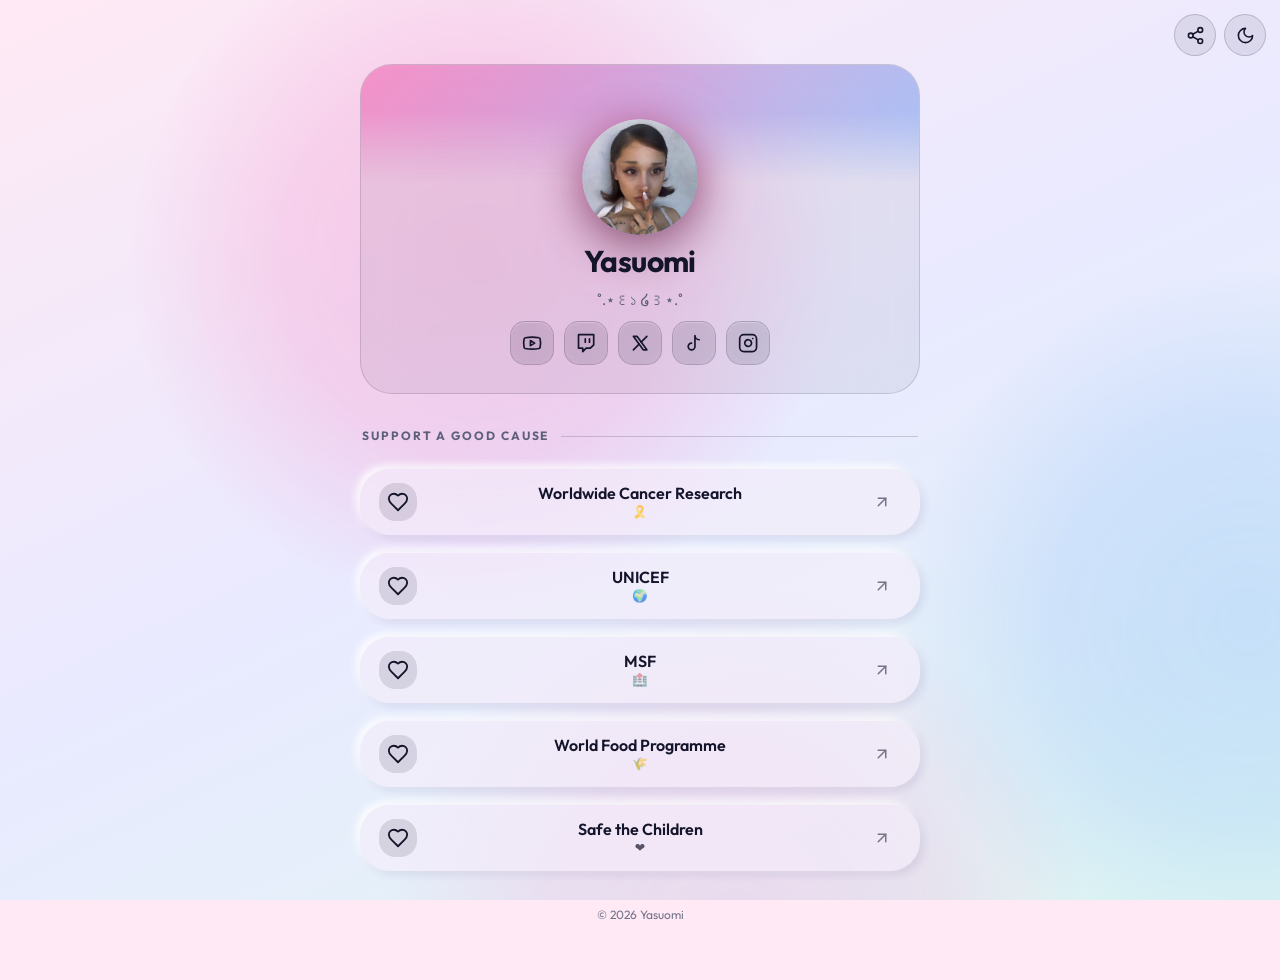
==== commit 9b178182: "Seite aktualisiert (Link Studio)" ====
--- a/index.html
+++ b/index.html
@@ -2,7 +2,7 @@
 <html lang="de" data-theme="light"><head><meta charset="utf-8"><meta name="viewport" content="width=device-width,initial-scale=1,viewport-fit=cover"><title>Dein Name – Links</title><meta name="description" content="Alle meine Links an einem Ort."><meta name="theme-color" content="#1a1230"><meta name="color-scheme" content="dark light"><meta property="og:type" content="website"><meta property="og:title" content="Dein Name – Links"><meta property="og:description" content="Alle meine Links an einem Ort."><meta name="twitter:card" content="summary"><link rel="icon" href="data:image/svg+xml,%3Csvg%20xmlns%3D%22http%3A%2F%2Fwww.w3.org%2F2000%2Fsvg%22%20viewBox%3D%220%200%2064%2064%22%3E%3Cdefs%3E%3ClinearGradient%20id%3D%22g%22%20x1%3D%220%22%20y1%3D%220%22%20x2%3D%221%22%20y2%3D%221%22%3E%3Cstop%20offset%3D%220%22%20stop-color%3D%22%23ff8fd1%22%2F%3E%3Cstop%20offset%3D%221%22%20stop-color%3D%22%239ad7ff%22%2F%3E%3C%2FlinearGradient%3E%3C%2Fdefs%3E%3Crect%20width%3D%2264%22%20height%3D%2264%22%20rx%3D%2216%22%20fill%3D%22url(%23g)%22%2F%3E%3Ctext%20x%3D%2232%22%20y%3D%2243%22%20font-family%3D%22system-ui%2Csans-serif%22%20font-size%3D%2234%22%20font-weight%3D%22700%22%20text-anchor%3D%22middle%22%20fill%3D%22%23fff%22%3EY%3C%2Ftext%3E%3C%2Fsvg%3E"><link rel="preconnect" href="https://fonts.googleapis.com"><link rel="preconnect" href="https://fonts.gstatic.com" crossorigin><link rel="stylesheet" href="https://fonts.googleapis.com/css2?family=Outfit:wght@400;500;600;700;800&amp;display=swap" data-f="https://fonts.googleapis.com/css2?family=Outfit:wght@400;500;600;700;800&amp;display=swap"><script>(function(){var m='light';try{var s=localStorage.getItem('lb-theme');if(true&&(s==='dark'||s==='light'))m=s}catch(e){}if(m==='auto')m=matchMedia('(prefers-color-scheme: light)').matches?'light':'dark';document.documentElement.setAttribute('data-theme',m)})();</script><style>:root{--bg1:#1a1230;--bg2:#2b1a4d;--bg3:#3a1d4a;--text:#f5f6fb;--muted:#a7accb;--accent:#ff8fd1;--accent2:#9ad7ff;--glow:#ff8fd1;--btn-bg:#ffffff;--btn-bg2:#8b7bff;--btn-text:#f5f6fb;--btn-border:#ffffff;--btn-op:12;--overlay:#000000;color-scheme:dark}
 :root[data-theme=light]{--bg1:#ffe9f4;--bg2:#e9eaff;--bg3:#e0f7f2;--text:#14142b;--muted:#5c5f7a;--accent:#ff5fb0;--accent2:#6aa8ff;--glow:#ff8fd1;--btn-bg:#f6eefb;--btn-bg2:#d9d4ff;--btn-text:#14142b;--btn-border:#ffffff;--btn-op:62;--overlay:#ffffff;color-scheme:light}
 :root{transition:--bg1 .6s,--bg2 .6s,--bg3 .6s,--accent .6s,--accent2 .6s,--text .6s,--muted .6s,--glow .6s}
-:root{--maxw:520px;--gap:18px;--cols:1;--row:150px;--sec-gap:28px;--font-h:"Outfit",system-ui,-apple-system,"Segoe UI",Roboto,sans-serif;--font-b:"Outfit",system-ui,-apple-system,"Segoe UI",Roboto,sans-serif;--font-btn:"Outfit",system-ui,-apple-system,"Segoe UI",Roboto,sans-serif;--ease:cubic-bezier(.2,.8,.2,1);--b-r:30px;--b-h:64px;--b-w:100%;--b-px:18px;--b-bw:1px;--b-blur:22px;--b-sh:0.4;--b-fs:16px;--b-fw:600;--b-ta:center;--b-is:22px;--b-gsh:0 0 0 0 transparent;--b-bg:var(--btn-bg);--b-bg2:var(--btn-bg2);--b-text:var(--btn-text);--b-border:var(--btn-border);--b-op:var(--btn-op);--pl:.26;--ev:e-up;--dur:750ms;--stagger:70ms;--d0:80ms;--av-size:116px;--av-bw:0px;--av-bc:linear-gradient(135deg,var(--accent),var(--accent2));--av-sh:40;--av-gl:18;--p-ai:center;--p-ta:center;--p-gap:10px;--n-size:30px;--n-w:700;--n-color:var(--text);--b-color:var(--muted);--bio-size:15px;--bio-w:44ch;--so-size:44px;}
+:root{--maxw:560px;--gap:18px;--cols:1;--row:150px;--sec-gap:28px;--font-h:"Outfit",system-ui,-apple-system,"Segoe UI",Roboto,sans-serif;--font-b:"Outfit",system-ui,-apple-system,"Segoe UI",Roboto,sans-serif;--font-btn:"Outfit",system-ui,-apple-system,"Segoe UI",Roboto,sans-serif;--ease:cubic-bezier(.2,.8,.2,1);--b-r:30px;--b-h:64px;--b-w:100%;--b-px:18px;--b-bw:1px;--b-blur:22px;--b-sh:0.4;--b-fs:16px;--b-fw:600;--b-ta:center;--b-is:22px;--b-gsh:0 0 0 0 transparent;--b-bg:var(--btn-bg);--b-bg2:var(--btn-bg2);--b-text:var(--btn-text);--b-border:var(--btn-border);--b-op:var(--btn-op);--pl:.26;--ev:e-up;--dur:750ms;--stagger:70ms;--d0:80ms;--av-size:116px;--av-bw:0px;--av-bc:linear-gradient(135deg,var(--accent),var(--accent2));--av-sh:40;--av-gl:18;--p-ai:center;--p-ta:center;--p-gap:10px;--n-size:30px;--n-w:700;--n-color:var(--text);--b-color:var(--muted);--bio-size:15px;--bio-w:44ch;--so-size:44px;}
 
 @property --bg1{syntax:'<color>';inherits:true;initial-value:#000}
 @property --bg2{syntax:'<color>';inherits:true;initial-value:#000}
@@ -256,7 +256,7 @@
 .bg-grain{background-image:url("data:image/svg+xml,%3Csvg xmlns='http://www.w3.org/2000/svg' width='180' height='180'%3E%3Cfilter id='n'%3E%3CfeTurbulence type='fractalNoise' baseFrequency='.85' numOctaves='2' stitchTiles='stitch'/%3E%3C/filter%3E%3Crect width='100%25' height='100%25' filter='url(%23n)'/%3E%3C/svg%3E");opacity:0.1}
 .bg-vig{background:radial-gradient(ellipse at center,transparent 62%,rgba(0,0,0,0.00))}
 #cglow{background:radial-gradient(520px circle at var(--px,50%) var(--py,30%),color-mix(in srgb,var(--glow) 20%,transparent),transparent 62%)}
-</style></head><body><div id="root"><div id="bg" aria-hidden="true"><div class="bg-base"></div><div class="bg-orbs"><i></i><i></i><i></i></div><div class="bg-ov"></div></div><div id="cglow"></div><div class="tools"><button class="tool" id="sh" aria-label="Seite teilen"><svg class="ic" viewBox="0 0 24 24" fill="none" stroke="currentColor" stroke-width="2" stroke-linecap="round" stroke-linejoin="round" aria-hidden="true"><circle cx="18" cy="5" r="3"/><circle cx="6" cy="12" r="3"/><circle cx="18" cy="19" r="3"/><path d="m8.59 13.51 6.83 3.98M15.41 6.51l-6.82 3.98"/></svg></button><button class="tool" id="tt" aria-label="Hell/Dunkel wechseln"><span class="sun"><svg class="ic" viewBox="0 0 24 24" fill="none" stroke="currentColor" stroke-width="2" stroke-linecap="round" stroke-linejoin="round" aria-hidden="true"><circle cx="12" cy="12" r="4"/><path d="M12 2v2M12 20v2M4.93 4.93l1.41 1.41M17.66 17.66l1.41 1.41M2 12h2M20 12h2M6.34 17.66l-1.41 1.41M19.07 4.93l-1.41 1.41"/></svg></span><span class="moon"><svg class="ic" viewBox="0 0 24 24" fill="none" stroke="currentColor" stroke-width="2" stroke-linecap="round" stroke-linejoin="round" aria-hidden="true"><path d="M12 3a6 6 0 0 0 9 9 9 9 0 1 1-9-9z"/></svg></span></button></div><main class="page lay-floating"><div class="shell"><header class="profile" data-edit="profile"><div class="rv" style="--i:0;--ev:e-up"><div class="avw an-breathe"><div class="av"><img src="[data-uri]" alt="Yasuomi" decoding="async"></div></div></div><h1 class="name rv" style="--i:1;--ev:e-up"><span class="nt">Yasuomi</span></h1><p class="bio rv" style="--i:3;--ev:e-up">˚.⋆꒰১ ໒꒱⋆.˚</p><nav class="socials so-glass rv" style="--i:5" aria-label="Social Media"><a class="soc" data-id="s3" data-edit="social" href="https://www.youtube.com/@yasuomi" target="_blank" rel="noopener noreferrer" aria-label="YouTube"><svg class="ic" viewBox="0 0 24 24" fill="none" stroke="currentColor" stroke-width="2" stroke-linecap="round" stroke-linejoin="round" aria-hidden="true"><path d="M2.5 17a24.12 24.12 0 0 1 0-10 2 2 0 0 1 1.4-1.4 49.56 49.56 0 0 1 16.2 0A2 2 0 0 1 21.5 7a24.12 24.12 0 0 1 0 10 2 2 0 0 1-1.4 1.4 49.55 49.55 0 0 1-16.2 0A2 2 0 0 1 2.5 17"/><path d="m10 15 5-3-5-3z"/></svg></a><a class="soc" data-id="sh5hrjba" data-edit="social" href="https://www.twitch.tv/yasuomiii" target="_blank" rel="noopener noreferrer" aria-label="Twitch"><svg class="ic" viewBox="0 0 24 24" fill="none" stroke="currentColor" stroke-width="2" stroke-linecap="round" stroke-linejoin="round" aria-hidden="true"><path d="M21 2H3v16h5v4l4-4h5l4-4V2z"/><path d="M11 11V7"/><path d="M16 11V7"/></svg></a><a class="soc" data-id="s2dv3gdg" data-edit="social" href="https://x.com/mueckenstiche" target="_blank" rel="noopener noreferrer" aria-label="X"><svg class="ic" viewBox="0 0 24 24" fill="none" stroke="currentColor" stroke-width="2" stroke-linecap="round" stroke-linejoin="round" aria-hidden="true"><path d="M4 4l11.7 16H20L8.3 4z"/><path d="M4 20l6.8-6.8"/><path d="M13.2 10.8L20 4"/></svg></a><a class="soc" data-id="s2" data-edit="social" href="https://tiktok.com/@rmsqf" target="_blank" rel="noopener noreferrer" aria-label="TikTok"><svg class="ic" viewBox="0 0 24 24" fill="none" stroke="currentColor" stroke-width="2" stroke-linecap="round" stroke-linejoin="round" aria-hidden="true"><path d="M9 12a4 4 0 1 0 4 4V3a5 5 0 0 0 5 5"/></svg></a><a class="soc" data-id="s1" data-edit="social" href="https://instagram.com/yasuomiiiii" target="_blank" rel="noopener noreferrer" aria-label="Instagram"><svg class="ic" viewBox="0 0 24 24" fill="none" stroke="currentColor" stroke-width="2" stroke-linecap="round" stroke-linejoin="round" aria-hidden="true"><rect x="2" y="2" width="20" height="20" rx="5"/><path d="M16 11.37A4 4 0 1 1 12.63 8 4 4 0 0 1 16 11.37z"/><path d="M17.5 6.5h.01"/></svg></a></nav></header><div class="main"><section class="grid" aria-label="Links"><div class="grp" data-id="h1"><div class="grp-h rv" style="--i:6"><span>Support a Good Cause</span></div><div class="grp-wrap"><div class="grp-in"><div class="grid"><div class="it rv" style="--i:7"><a class="lk v-bar s-soft h-scale c-ripple ibox" data-id="l4" href="https://www.worldwidecancerresearch.org/donate/" target="_blank" rel="noopener noreferrer" aria-label="Worldwide Cancer Research" style="--i:7"><span class="lk-row"><span class="lk-ic"><svg class="ic" viewBox="0 0 24 24" fill="none" stroke="currentColor" stroke-width="2" stroke-linecap="round" stroke-linejoin="round" aria-hidden="true"><path d="M19 14c1.49-1.46 3-3.21 3-5.5A5.5 5.5 0 0 0 16.5 3c-1.76 0-3 .5-4.5 2-1.5-1.5-2.74-2-4.5-2A5.5 5.5 0 0 0 2 8.5c0 2.3 1.5 4.05 3 5.5l7 7z"/></svg></span><span class="lk-tx"><span class="lk-t">Worldwide Cancer Research</span><span class="lk-s">🎗️</span></span><span class="lk-ar"><svg class="ic" viewBox="0 0 24 24" fill="none" stroke="currentColor" stroke-width="2" stroke-linecap="round" stroke-linejoin="round" aria-hidden="true"><path d="M7 17 17 7"/><path d="M7 7h10v10"/></svg></span></span></a></div><div class="it rv" style="--i:8"><a class="lk v-bar s-soft h-scale c-ripple ibox" data-id="l5" href="https://donate.unicef.org/donate/now" target="_blank" rel="noopener noreferrer" aria-label="UNICEF" style="--i:8"><span class="lk-row"><span class="lk-ic"><svg class="ic" viewBox="0 0 24 24" fill="none" stroke="currentColor" stroke-width="2" stroke-linecap="round" stroke-linejoin="round" aria-hidden="true"><path d="M19 14c1.49-1.46 3-3.21 3-5.5A5.5 5.5 0 0 0 16.5 3c-1.76 0-3 .5-4.5 2-1.5-1.5-2.74-2-4.5-2A5.5 5.5 0 0 0 2 8.5c0 2.3 1.5 4.05 3 5.5l7 7z"/></svg></span><span class="lk-tx"><span class="lk-t">UNICEF</span><span class="lk-s">🌍</span></span><span class="lk-ar"><svg class="ic" viewBox="0 0 24 24" fill="none" stroke="currentColor" stroke-width="2" stroke-linecap="round" stroke-linejoin="round" aria-hidden="true"><path d="M7 17 17 7"/><path d="M7 7h10v10"/></svg></span></span></a></div><div class="it rv" style="--i:9"><a class="lk v-bar s-soft h-scale c-ripple ibox" data-id="l6" href="https://www.msf.org/donate" target="_blank" rel="noopener noreferrer" aria-label="MSF" style="--i:9"><span class="lk-row"><span class="lk-ic"><svg class="ic" viewBox="0 0 24 24" fill="none" stroke="currentColor" stroke-width="2" stroke-linecap="round" stroke-linejoin="round" aria-hidden="true"><path d="M19 14c1.49-1.46 3-3.21 3-5.5A5.5 5.5 0 0 0 16.5 3c-1.76 0-3 .5-4.5 2-1.5-1.5-2.74-2-4.5-2A5.5 5.5 0 0 0 2 8.5c0 2.3 1.5 4.05 3 5.5l7 7z"/></svg></span><span class="lk-tx"><span class="lk-t">MSF</span><span class="lk-s">🏥</span></span><span class="lk-ar"><svg class="ic" viewBox="0 0 24 24" fill="none" stroke="currentColor" stroke-width="2" stroke-linecap="round" stroke-linejoin="round" aria-hidden="true"><path d="M7 17 17 7"/><path d="M7 7h10v10"/></svg></span></span></a></div><div class="it rv" style="--i:10"><a class="lk v-bar s-soft h-scale c-ripple ibox" data-id="lt06osba" href="https://www.wfp.org/donate" target="_blank" rel="noopener noreferrer" aria-label="World Food Programme" style="--i:10"><span class="lk-row"><span class="lk-ic"><svg class="ic" viewBox="0 0 24 24" fill="none" stroke="currentColor" stroke-width="2" stroke-linecap="round" stroke-linejoin="round" aria-hidden="true"><path d="M19 14c1.49-1.46 3-3.21 3-5.5A5.5 5.5 0 0 0 16.5 3c-1.76 0-3 .5-4.5 2-1.5-1.5-2.74-2-4.5-2A5.5 5.5 0 0 0 2 8.5c0 2.3 1.5 4.05 3 5.5l7 7z"/></svg></span><span class="lk-tx"><span class="lk-t">World Food Programme</span><span class="lk-s">🌾</span></span><span class="lk-ar"><svg class="ic" viewBox="0 0 24 24" fill="none" stroke="currentColor" stroke-width="2" stroke-linecap="round" stroke-linejoin="round" aria-hidden="true"><path d="M7 17 17 7"/><path d="M7 7h10v10"/></svg></span></span></a></div><div class="it rv" style="--i:11"><a class="lk v-bar s-soft h-scale c-ripple ibox" data-id="lyw3wpqx" href="https://support.savethechildren.org/site/Donation2?mfc_pref=T&amp;df_id=1620&amp;1620.donation=form1" target="_blank" rel="noopener noreferrer" aria-label="Safe the Children" style="--i:11"><span class="lk-row"><span class="lk-ic"><svg class="ic" viewBox="0 0 24 24" fill="none" stroke="currentColor" stroke-width="2" stroke-linecap="round" stroke-linejoin="round" aria-hidden="true"><path d="M19 14c1.49-1.46 3-3.21 3-5.5A5.5 5.5 0 0 0 16.5 3c-1.76 0-3 .5-4.5 2-1.5-1.5-2.74-2-4.5-2A5.5 5.5 0 0 0 2 8.5c0 2.3 1.5 4.05 3 5.5l7 7z"/></svg></span><span class="lk-tx"><span class="lk-t">Safe the Children</span><span class="lk-s">❤️</span></span><span class="lk-ar"><svg class="ic" viewBox="0 0 24 24" fill="none" stroke="currentColor" stroke-width="2" stroke-linecap="round" stroke-linejoin="round" aria-hidden="true"><path d="M7 17 17 7"/><path d="M7 7h10v10"/></svg></span></span></a></div></div></div></div></div></section></div></div><footer class="foot"><span>© 2026 Yasuomi</span></footer></main></div><script type="application/json" id="cfg">{"mode":"light","toggle":true,"cursorGlow":true,"pointerLight":true,"shareOn":true,"title":"Dein Name – Links","p":{"type":"none","count":60,"size":2,"speed":40,"color":"","op":60},"analytics":"none","preview":false,"force":"","thumb":false,"themeFx":true}</script><script>(function __lbRuntime(PREVIEW) {
+</style></head><body><div id="root"><div id="bg" aria-hidden="true"><div class="bg-base"></div><div class="bg-orbs"><i></i><i></i><i></i></div><div class="bg-ov"></div></div><div id="cglow"></div><div class="tools"><button class="tool" id="sh" aria-label="Seite teilen"><svg class="ic" viewBox="0 0 24 24" fill="none" stroke="currentColor" stroke-width="2" stroke-linecap="round" stroke-linejoin="round" aria-hidden="true"><circle cx="18" cy="5" r="3"/><circle cx="6" cy="12" r="3"/><circle cx="18" cy="19" r="3"/><path d="m8.59 13.51 6.83 3.98M15.41 6.51l-6.82 3.98"/></svg></button><button class="tool" id="tt" aria-label="Hell/Dunkel wechseln"><span class="sun"><svg class="ic" viewBox="0 0 24 24" fill="none" stroke="currentColor" stroke-width="2" stroke-linecap="round" stroke-linejoin="round" aria-hidden="true"><circle cx="12" cy="12" r="4"/><path d="M12 2v2M12 20v2M4.93 4.93l1.41 1.41M17.66 17.66l1.41 1.41M2 12h2M20 12h2M6.34 17.66l-1.41 1.41M19.07 4.93l-1.41 1.41"/></svg></span><span class="moon"><svg class="ic" viewBox="0 0 24 24" fill="none" stroke="currentColor" stroke-width="2" stroke-linecap="round" stroke-linejoin="round" aria-hidden="true"><path d="M12 3a6 6 0 0 0 9 9 9 9 0 1 1-9-9z"/></svg></span></button></div><main class="page lay-profile"><div class="shell"><header class="profile" data-edit="profile"><div class="rv" style="--i:0;--ev:e-up"><div class="avw an-breathe"><div class="av"><img src="[data-uri]" alt="Yasuomi" decoding="async"></div></div></div><h1 class="name rv" style="--i:1;--ev:e-up"><span class="nt">Yasuomi</span></h1><p class="bio rv" style="--i:3;--ev:e-up">˚.⋆꒰১ ໒꒱⋆.˚</p><nav class="socials so-glass rv" style="--i:5" aria-label="Social Media"><a class="soc" data-id="s3" data-edit="social" href="https://www.youtube.com/@yasuomi" target="_blank" rel="noopener noreferrer" aria-label="YouTube"><svg class="ic" viewBox="0 0 24 24" fill="none" stroke="currentColor" stroke-width="2" stroke-linecap="round" stroke-linejoin="round" aria-hidden="true"><path d="M2.5 17a24.12 24.12 0 0 1 0-10 2 2 0 0 1 1.4-1.4 49.56 49.56 0 0 1 16.2 0A2 2 0 0 1 21.5 7a24.12 24.12 0 0 1 0 10 2 2 0 0 1-1.4 1.4 49.55 49.55 0 0 1-16.2 0A2 2 0 0 1 2.5 17"/><path d="m10 15 5-3-5-3z"/></svg></a><a class="soc" data-id="sh5hrjba" data-edit="social" href="https://www.twitch.tv/yasuomiii" target="_blank" rel="noopener noreferrer" aria-label="Twitch"><svg class="ic" viewBox="0 0 24 24" fill="none" stroke="currentColor" stroke-width="2" stroke-linecap="round" stroke-linejoin="round" aria-hidden="true"><path d="M21 2H3v16h5v4l4-4h5l4-4V2z"/><path d="M11 11V7"/><path d="M16 11V7"/></svg></a><a class="soc" data-id="s2dv3gdg" data-edit="social" href="https://x.com/mueckenstiche" target="_blank" rel="noopener noreferrer" aria-label="X"><svg class="ic" viewBox="0 0 24 24" fill="none" stroke="currentColor" stroke-width="2" stroke-linecap="round" stroke-linejoin="round" aria-hidden="true"><path d="M4 4l11.7 16H20L8.3 4z"/><path d="M4 20l6.8-6.8"/><path d="M13.2 10.8L20 4"/></svg></a><a class="soc" data-id="s2" data-edit="social" href="https://tiktok.com/@rmsqf" target="_blank" rel="noopener noreferrer" aria-label="TikTok"><svg class="ic" viewBox="0 0 24 24" fill="none" stroke="currentColor" stroke-width="2" stroke-linecap="round" stroke-linejoin="round" aria-hidden="true"><path d="M9 12a4 4 0 1 0 4 4V3a5 5 0 0 0 5 5"/></svg></a><a class="soc" data-id="s1" data-edit="social" href="https://instagram.com/yasuomiiiii" target="_blank" rel="noopener noreferrer" aria-label="Instagram"><svg class="ic" viewBox="0 0 24 24" fill="none" stroke="currentColor" stroke-width="2" stroke-linecap="round" stroke-linejoin="round" aria-hidden="true"><rect x="2" y="2" width="20" height="20" rx="5"/><path d="M16 11.37A4 4 0 1 1 12.63 8 4 4 0 0 1 16 11.37z"/><path d="M17.5 6.5h.01"/></svg></a></nav></header><div class="main"><section class="grid" aria-label="Links"><div class="grp" data-id="h1"><div class="grp-h rv" style="--i:6"><span>Support a Good Cause</span></div><div class="grp-wrap"><div class="grp-in"><div class="grid"><div class="it rv" style="--i:7"><a class="lk v-bar s-soft h-scale c-ripple ibox" data-id="l4" href="https://www.worldwidecancerresearch.org/donate/" target="_blank" rel="noopener noreferrer" aria-label="Worldwide Cancer Research" style="--i:7"><span class="lk-row"><span class="lk-ic"><svg class="ic" viewBox="0 0 24 24" fill="none" stroke="currentColor" stroke-width="2" stroke-linecap="round" stroke-linejoin="round" aria-hidden="true"><path d="M19 14c1.49-1.46 3-3.21 3-5.5A5.5 5.5 0 0 0 16.5 3c-1.76 0-3 .5-4.5 2-1.5-1.5-2.74-2-4.5-2A5.5 5.5 0 0 0 2 8.5c0 2.3 1.5 4.05 3 5.5l7 7z"/></svg></span><span class="lk-tx"><span class="lk-t">Worldwide Cancer Research</span><span class="lk-s">🎗️</span></span><span class="lk-ar"><svg class="ic" viewBox="0 0 24 24" fill="none" stroke="currentColor" stroke-width="2" stroke-linecap="round" stroke-linejoin="round" aria-hidden="true"><path d="M7 17 17 7"/><path d="M7 7h10v10"/></svg></span></span></a></div><div class="it rv" style="--i:8"><a class="lk v-bar s-soft h-scale c-ripple ibox" data-id="l5" href="https://donate.unicef.org/donate/now" target="_blank" rel="noopener noreferrer" aria-label="UNICEF" style="--i:8"><span class="lk-row"><span class="lk-ic"><svg class="ic" viewBox="0 0 24 24" fill="none" stroke="currentColor" stroke-width="2" stroke-linecap="round" stroke-linejoin="round" aria-hidden="true"><path d="M19 14c1.49-1.46 3-3.21 3-5.5A5.5 5.5 0 0 0 16.5 3c-1.76 0-3 .5-4.5 2-1.5-1.5-2.74-2-4.5-2A5.5 5.5 0 0 0 2 8.5c0 2.3 1.5 4.05 3 5.5l7 7z"/></svg></span><span class="lk-tx"><span class="lk-t">UNICEF</span><span class="lk-s">🌍</span></span><span class="lk-ar"><svg class="ic" viewBox="0 0 24 24" fill="none" stroke="currentColor" stroke-width="2" stroke-linecap="round" stroke-linejoin="round" aria-hidden="true"><path d="M7 17 17 7"/><path d="M7 7h10v10"/></svg></span></span></a></div><div class="it rv" style="--i:9"><a class="lk v-bar s-soft h-scale c-ripple ibox" data-id="l6" href="https://www.msf.org/donate" target="_blank" rel="noopener noreferrer" aria-label="MSF" style="--i:9"><span class="lk-row"><span class="lk-ic"><svg class="ic" viewBox="0 0 24 24" fill="none" stroke="currentColor" stroke-width="2" stroke-linecap="round" stroke-linejoin="round" aria-hidden="true"><path d="M19 14c1.49-1.46 3-3.21 3-5.5A5.5 5.5 0 0 0 16.5 3c-1.76 0-3 .5-4.5 2-1.5-1.5-2.74-2-4.5-2A5.5 5.5 0 0 0 2 8.5c0 2.3 1.5 4.05 3 5.5l7 7z"/></svg></span><span class="lk-tx"><span class="lk-t">MSF</span><span class="lk-s">🏥</span></span><span class="lk-ar"><svg class="ic" viewBox="0 0 24 24" fill="none" stroke="currentColor" stroke-width="2" stroke-linecap="round" stroke-linejoin="round" aria-hidden="true"><path d="M7 17 17 7"/><path d="M7 7h10v10"/></svg></span></span></a></div><div class="it rv" style="--i:10"><a class="lk v-bar s-soft h-scale c-ripple ibox" data-id="lt06osba" href="https://www.wfp.org/donate" target="_blank" rel="noopener noreferrer" aria-label="World Food Programme" style="--i:10"><span class="lk-row"><span class="lk-ic"><svg class="ic" viewBox="0 0 24 24" fill="none" stroke="currentColor" stroke-width="2" stroke-linecap="round" stroke-linejoin="round" aria-hidden="true"><path d="M19 14c1.49-1.46 3-3.21 3-5.5A5.5 5.5 0 0 0 16.5 3c-1.76 0-3 .5-4.5 2-1.5-1.5-2.74-2-4.5-2A5.5 5.5 0 0 0 2 8.5c0 2.3 1.5 4.05 3 5.5l7 7z"/></svg></span><span class="lk-tx"><span class="lk-t">World Food Programme</span><span class="lk-s">🌾</span></span><span class="lk-ar"><svg class="ic" viewBox="0 0 24 24" fill="none" stroke="currentColor" stroke-width="2" stroke-linecap="round" stroke-linejoin="round" aria-hidden="true"><path d="M7 17 17 7"/><path d="M7 7h10v10"/></svg></span></span></a></div><div class="it rv" style="--i:11"><a class="lk v-bar s-soft h-scale c-ripple ibox" data-id="lyw3wpqx" href="https://support.savethechildren.org/site/Donation2?mfc_pref=T&amp;df_id=1620&amp;1620.donation=form1" target="_blank" rel="noopener noreferrer" aria-label="Safe the Children" style="--i:11"><span class="lk-row"><span class="lk-ic"><svg class="ic" viewBox="0 0 24 24" fill="none" stroke="currentColor" stroke-width="2" stroke-linecap="round" stroke-linejoin="round" aria-hidden="true"><path d="M19 14c1.49-1.46 3-3.21 3-5.5A5.5 5.5 0 0 0 16.5 3c-1.76 0-3 .5-4.5 2-1.5-1.5-2.74-2-4.5-2A5.5 5.5 0 0 0 2 8.5c0 2.3 1.5 4.05 3 5.5l7 7z"/></svg></span><span class="lk-tx"><span class="lk-t">Safe the Children</span><span class="lk-s">❤️</span></span><span class="lk-ar"><svg class="ic" viewBox="0 0 24 24" fill="none" stroke="currentColor" stroke-width="2" stroke-linecap="round" stroke-linejoin="round" aria-hidden="true"><path d="M7 17 17 7"/><path d="M7 7h10v10"/></svg></span></span></a></div></div></div></div></div></section></div></div><footer class="foot"><span>© 2026 Yasuomi</span></footer></main></div><script type="application/json" id="cfg">{"mode":"light","toggle":true,"cursorGlow":true,"pointerLight":true,"shareOn":true,"title":"Dein Name – Links","p":{"type":"none","count":60,"size":2,"speed":40,"color":"","op":60},"secret":"editor/","analytics":"none","preview":false,"force":"","thumb":false,"themeFx":true}</script><script>(function __lbRuntime(PREVIEW) {
   var cfg = null, root = document.documentElement, raf = 0, lastP = '', bound = false;
   var reduced = window.matchMedia && matchMedia('(prefers-reduced-motion: reduce)').matches;
   function mode() {
@@ -369,6 +369,15 @@
       
     });
     
+    if (cfg.secret && !PREVIEW && !cfg.preview) {
+      var sn = 0, sl = 0;
+      document.addEventListener('click', function (e) {
+        if (!e.target.closest || !e.target.closest('.av')) return;
+        var now = Date.now();
+        sn = (sn > 0 && now - sl <= 3000) ? sn + 1 : 1; sl = now;
+        if (sn >= 10) { sn = 0; location.href = cfg.secret; }
+      });
+    }
   }
   function start(c) { cfg = c; applyTheme(false); bind(); startP(); }
   
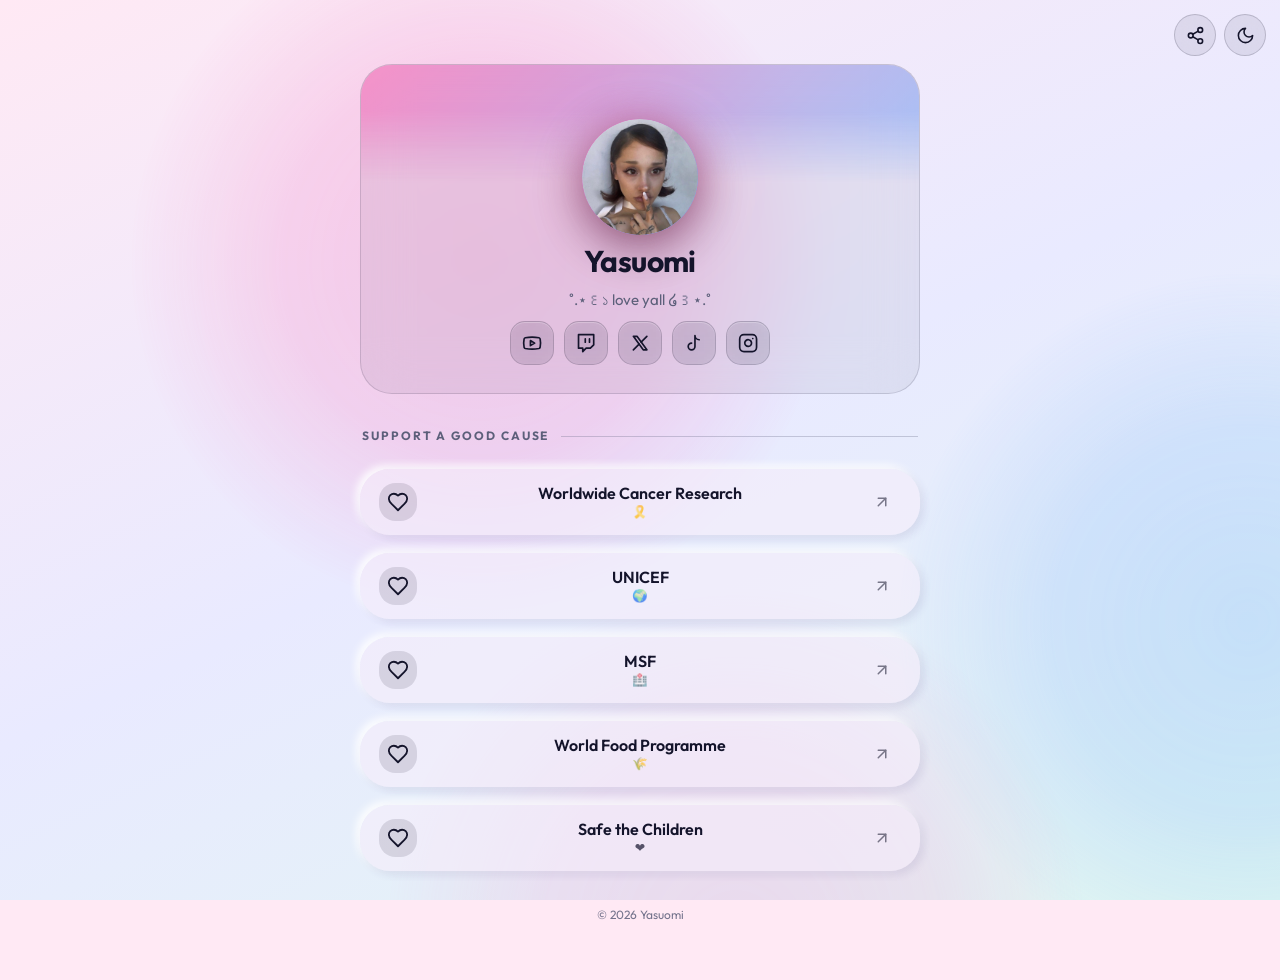
==== commit c26abc70: "Seite aktualisiert (Link Studio)" ====
--- a/index.html
+++ b/index.html
@@ -1,5 +1,5 @@
 <!DOCTYPE html>
-<html lang="de" data-theme="light"><head><meta charset="utf-8"><meta name="viewport" content="width=device-width,initial-scale=1,viewport-fit=cover"><title>Dein Name – Links</title><meta name="description" content="Alle meine Links an einem Ort."><meta name="theme-color" content="#1a1230"><meta name="color-scheme" content="dark light"><meta property="og:type" content="website"><meta property="og:title" content="Dein Name – Links"><meta property="og:description" content="Alle meine Links an einem Ort."><meta name="twitter:card" content="summary"><link rel="icon" href="data:image/svg+xml,%3Csvg%20xmlns%3D%22http%3A%2F%2Fwww.w3.org%2F2000%2Fsvg%22%20viewBox%3D%220%200%2064%2064%22%3E%3Cdefs%3E%3ClinearGradient%20id%3D%22g%22%20x1%3D%220%22%20y1%3D%220%22%20x2%3D%221%22%20y2%3D%221%22%3E%3Cstop%20offset%3D%220%22%20stop-color%3D%22%23ff8fd1%22%2F%3E%3Cstop%20offset%3D%221%22%20stop-color%3D%22%239ad7ff%22%2F%3E%3C%2FlinearGradient%3E%3C%2Fdefs%3E%3Crect%20width%3D%2264%22%20height%3D%2264%22%20rx%3D%2216%22%20fill%3D%22url(%23g)%22%2F%3E%3Ctext%20x%3D%2232%22%20y%3D%2243%22%20font-family%3D%22system-ui%2Csans-serif%22%20font-size%3D%2234%22%20font-weight%3D%22700%22%20text-anchor%3D%22middle%22%20fill%3D%22%23fff%22%3EY%3C%2Ftext%3E%3C%2Fsvg%3E"><link rel="preconnect" href="https://fonts.googleapis.com"><link rel="preconnect" href="https://fonts.gstatic.com" crossorigin><link rel="stylesheet" href="https://fonts.googleapis.com/css2?family=Outfit:wght@400;500;600;700;800&amp;display=swap" data-f="https://fonts.googleapis.com/css2?family=Outfit:wght@400;500;600;700;800&amp;display=swap"><script>(function(){var m='light';try{var s=localStorage.getItem('lb-theme');if(true&&(s==='dark'||s==='light'))m=s}catch(e){}if(m==='auto')m=matchMedia('(prefers-color-scheme: light)').matches?'light':'dark';document.documentElement.setAttribute('data-theme',m)})();</script><style>:root{--bg1:#1a1230;--bg2:#2b1a4d;--bg3:#3a1d4a;--text:#f5f6fb;--muted:#a7accb;--accent:#ff8fd1;--accent2:#9ad7ff;--glow:#ff8fd1;--btn-bg:#ffffff;--btn-bg2:#8b7bff;--btn-text:#f5f6fb;--btn-border:#ffffff;--btn-op:12;--overlay:#000000;color-scheme:dark}
+<html lang="de" data-theme="light"><head><meta charset="utf-8"><meta http-equiv="Content-Security-Policy" content="base-uri 'none'; object-src 'none'; form-action 'none'"><meta name="viewport" content="width=device-width,initial-scale=1,viewport-fit=cover"><title>Dein Name – Links</title><meta name="description" content="Alle meine Links an einem Ort."><meta name="theme-color" content="#1a1230"><meta name="color-scheme" content="dark light"><meta property="og:type" content="website"><meta property="og:title" content="Dein Name – Links"><meta property="og:description" content="Alle meine Links an einem Ort."><meta name="twitter:card" content="summary"><link rel="icon" href="data:image/svg+xml,%3Csvg%20xmlns%3D%22http%3A%2F%2Fwww.w3.org%2F2000%2Fsvg%22%20viewBox%3D%220%200%2064%2064%22%3E%3Cdefs%3E%3ClinearGradient%20id%3D%22g%22%20x1%3D%220%22%20y1%3D%220%22%20x2%3D%221%22%20y2%3D%221%22%3E%3Cstop%20offset%3D%220%22%20stop-color%3D%22%23ff8fd1%22%2F%3E%3Cstop%20offset%3D%221%22%20stop-color%3D%22%239ad7ff%22%2F%3E%3C%2FlinearGradient%3E%3C%2Fdefs%3E%3Crect%20width%3D%2264%22%20height%3D%2264%22%20rx%3D%2216%22%20fill%3D%22url(%23g)%22%2F%3E%3Ctext%20x%3D%2232%22%20y%3D%2243%22%20font-family%3D%22system-ui%2Csans-serif%22%20font-size%3D%2234%22%20font-weight%3D%22700%22%20text-anchor%3D%22middle%22%20fill%3D%22%23fff%22%3EY%3C%2Ftext%3E%3C%2Fsvg%3E"><link rel="preconnect" href="https://fonts.googleapis.com"><link rel="preconnect" href="https://fonts.gstatic.com" crossorigin><link rel="stylesheet" href="https://fonts.googleapis.com/css2?family=Outfit:wght@400;500;600;700;800&amp;display=swap" data-f="https://fonts.googleapis.com/css2?family=Outfit:wght@400;500;600;700;800&amp;display=swap"><script>(function(){var m='light';try{var s=localStorage.getItem('lb-theme');if(true&&(s==='dark'||s==='light'))m=s}catch(e){}if(m==='auto')m=matchMedia('(prefers-color-scheme: light)').matches?'light':'dark';document.documentElement.setAttribute('data-theme',m)})();</script><style>:root{--bg1:#1a1230;--bg2:#2b1a4d;--bg3:#3a1d4a;--text:#f5f6fb;--muted:#a7accb;--accent:#ff8fd1;--accent2:#9ad7ff;--glow:#ff8fd1;--btn-bg:#ffffff;--btn-bg2:#8b7bff;--btn-text:#f5f6fb;--btn-border:#ffffff;--btn-op:12;--overlay:#000000;color-scheme:dark}
 :root[data-theme=light]{--bg1:#ffe9f4;--bg2:#e9eaff;--bg3:#e0f7f2;--text:#14142b;--muted:#5c5f7a;--accent:#ff5fb0;--accent2:#6aa8ff;--glow:#ff8fd1;--btn-bg:#f6eefb;--btn-bg2:#d9d4ff;--btn-text:#14142b;--btn-border:#ffffff;--btn-op:62;--overlay:#ffffff;color-scheme:light}
 :root{transition:--bg1 .6s,--bg2 .6s,--bg3 .6s,--accent .6s,--accent2 .6s,--text .6s,--muted .6s,--glow .6s}
 :root{--maxw:560px;--gap:18px;--cols:1;--row:150px;--sec-gap:28px;--font-h:"Outfit",system-ui,-apple-system,"Segoe UI",Roboto,sans-serif;--font-b:"Outfit",system-ui,-apple-system,"Segoe UI",Roboto,sans-serif;--font-btn:"Outfit",system-ui,-apple-system,"Segoe UI",Roboto,sans-serif;--ease:cubic-bezier(.2,.8,.2,1);--b-r:30px;--b-h:64px;--b-w:100%;--b-px:18px;--b-bw:1px;--b-blur:22px;--b-sh:0.4;--b-fs:16px;--b-fw:600;--b-ta:center;--b-is:22px;--b-gsh:0 0 0 0 transparent;--b-bg:var(--btn-bg);--b-bg2:var(--btn-bg2);--b-text:var(--btn-text);--b-border:var(--btn-border);--b-op:var(--btn-op);--pl:.26;--ev:e-up;--dur:750ms;--stagger:70ms;--d0:80ms;--av-size:116px;--av-bw:0px;--av-bc:linear-gradient(135deg,var(--accent),var(--accent2));--av-sh:40;--av-gl:18;--p-ai:center;--p-ta:center;--p-gap:10px;--n-size:30px;--n-w:700;--n-color:var(--text);--b-color:var(--muted);--bio-size:15px;--bio-w:44ch;--so-size:44px;}
@@ -256,7 +256,7 @@
 .bg-grain{background-image:url("data:image/svg+xml,%3Csvg xmlns='http://www.w3.org/2000/svg' width='180' height='180'%3E%3Cfilter id='n'%3E%3CfeTurbulence type='fractalNoise' baseFrequency='.85' numOctaves='2' stitchTiles='stitch'/%3E%3C/filter%3E%3Crect width='100%25' height='100%25' filter='url(%23n)'/%3E%3C/svg%3E");opacity:0.1}
 .bg-vig{background:radial-gradient(ellipse at center,transparent 62%,rgba(0,0,0,0.00))}
 #cglow{background:radial-gradient(520px circle at var(--px,50%) var(--py,30%),color-mix(in srgb,var(--glow) 20%,transparent),transparent 62%)}
-</style></head><body><div id="root"><div id="bg" aria-hidden="true"><div class="bg-base"></div><div class="bg-orbs"><i></i><i></i><i></i></div><div class="bg-ov"></div></div><div id="cglow"></div><div class="tools"><button class="tool" id="sh" aria-label="Seite teilen"><svg class="ic" viewBox="0 0 24 24" fill="none" stroke="currentColor" stroke-width="2" stroke-linecap="round" stroke-linejoin="round" aria-hidden="true"><circle cx="18" cy="5" r="3"/><circle cx="6" cy="12" r="3"/><circle cx="18" cy="19" r="3"/><path d="m8.59 13.51 6.83 3.98M15.41 6.51l-6.82 3.98"/></svg></button><button class="tool" id="tt" aria-label="Hell/Dunkel wechseln"><span class="sun"><svg class="ic" viewBox="0 0 24 24" fill="none" stroke="currentColor" stroke-width="2" stroke-linecap="round" stroke-linejoin="round" aria-hidden="true"><circle cx="12" cy="12" r="4"/><path d="M12 2v2M12 20v2M4.93 4.93l1.41 1.41M17.66 17.66l1.41 1.41M2 12h2M20 12h2M6.34 17.66l-1.41 1.41M19.07 4.93l-1.41 1.41"/></svg></span><span class="moon"><svg class="ic" viewBox="0 0 24 24" fill="none" stroke="currentColor" stroke-width="2" stroke-linecap="round" stroke-linejoin="round" aria-hidden="true"><path d="M12 3a6 6 0 0 0 9 9 9 9 0 1 1-9-9z"/></svg></span></button></div><main class="page lay-profile"><div class="shell"><header class="profile" data-edit="profile"><div class="rv" style="--i:0;--ev:e-up"><div class="avw an-breathe"><div class="av"><img src="[data-uri]" alt="Yasuomi" decoding="async"></div></div></div><h1 class="name rv" style="--i:1;--ev:e-up"><span class="nt">Yasuomi</span></h1><p class="bio rv" style="--i:3;--ev:e-up">˚.⋆꒰১ ໒꒱⋆.˚</p><nav class="socials so-glass rv" style="--i:5" aria-label="Social Media"><a class="soc" data-id="s3" data-edit="social" href="https://www.youtube.com/@yasuomi" target="_blank" rel="noopener noreferrer" aria-label="YouTube"><svg class="ic" viewBox="0 0 24 24" fill="none" stroke="currentColor" stroke-width="2" stroke-linecap="round" stroke-linejoin="round" aria-hidden="true"><path d="M2.5 17a24.12 24.12 0 0 1 0-10 2 2 0 0 1 1.4-1.4 49.56 49.56 0 0 1 16.2 0A2 2 0 0 1 21.5 7a24.12 24.12 0 0 1 0 10 2 2 0 0 1-1.4 1.4 49.55 49.55 0 0 1-16.2 0A2 2 0 0 1 2.5 17"/><path d="m10 15 5-3-5-3z"/></svg></a><a class="soc" data-id="sh5hrjba" data-edit="social" href="https://www.twitch.tv/yasuomiii" target="_blank" rel="noopener noreferrer" aria-label="Twitch"><svg class="ic" viewBox="0 0 24 24" fill="none" stroke="currentColor" stroke-width="2" stroke-linecap="round" stroke-linejoin="round" aria-hidden="true"><path d="M21 2H3v16h5v4l4-4h5l4-4V2z"/><path d="M11 11V7"/><path d="M16 11V7"/></svg></a><a class="soc" data-id="s2dv3gdg" data-edit="social" href="https://x.com/mueckenstiche" target="_blank" rel="noopener noreferrer" aria-label="X"><svg class="ic" viewBox="0 0 24 24" fill="none" stroke="currentColor" stroke-width="2" stroke-linecap="round" stroke-linejoin="round" aria-hidden="true"><path d="M4 4l11.7 16H20L8.3 4z"/><path d="M4 20l6.8-6.8"/><path d="M13.2 10.8L20 4"/></svg></a><a class="soc" data-id="s2" data-edit="social" href="https://tiktok.com/@rmsqf" target="_blank" rel="noopener noreferrer" aria-label="TikTok"><svg class="ic" viewBox="0 0 24 24" fill="none" stroke="currentColor" stroke-width="2" stroke-linecap="round" stroke-linejoin="round" aria-hidden="true"><path d="M9 12a4 4 0 1 0 4 4V3a5 5 0 0 0 5 5"/></svg></a><a class="soc" data-id="s1" data-edit="social" href="https://instagram.com/yasuomiiiii" target="_blank" rel="noopener noreferrer" aria-label="Instagram"><svg class="ic" viewBox="0 0 24 24" fill="none" stroke="currentColor" stroke-width="2" stroke-linecap="round" stroke-linejoin="round" aria-hidden="true"><rect x="2" y="2" width="20" height="20" rx="5"/><path d="M16 11.37A4 4 0 1 1 12.63 8 4 4 0 0 1 16 11.37z"/><path d="M17.5 6.5h.01"/></svg></a></nav></header><div class="main"><section class="grid" aria-label="Links"><div class="grp" data-id="h1"><div class="grp-h rv" style="--i:6"><span>Support a Good Cause</span></div><div class="grp-wrap"><div class="grp-in"><div class="grid"><div class="it rv" style="--i:7"><a class="lk v-bar s-soft h-scale c-ripple ibox" data-id="l4" href="https://www.worldwidecancerresearch.org/donate/" target="_blank" rel="noopener noreferrer" aria-label="Worldwide Cancer Research" style="--i:7"><span class="lk-row"><span class="lk-ic"><svg class="ic" viewBox="0 0 24 24" fill="none" stroke="currentColor" stroke-width="2" stroke-linecap="round" stroke-linejoin="round" aria-hidden="true"><path d="M19 14c1.49-1.46 3-3.21 3-5.5A5.5 5.5 0 0 0 16.5 3c-1.76 0-3 .5-4.5 2-1.5-1.5-2.74-2-4.5-2A5.5 5.5 0 0 0 2 8.5c0 2.3 1.5 4.05 3 5.5l7 7z"/></svg></span><span class="lk-tx"><span class="lk-t">Worldwide Cancer Research</span><span class="lk-s">🎗️</span></span><span class="lk-ar"><svg class="ic" viewBox="0 0 24 24" fill="none" stroke="currentColor" stroke-width="2" stroke-linecap="round" stroke-linejoin="round" aria-hidden="true"><path d="M7 17 17 7"/><path d="M7 7h10v10"/></svg></span></span></a></div><div class="it rv" style="--i:8"><a class="lk v-bar s-soft h-scale c-ripple ibox" data-id="l5" href="https://donate.unicef.org/donate/now" target="_blank" rel="noopener noreferrer" aria-label="UNICEF" style="--i:8"><span class="lk-row"><span class="lk-ic"><svg class="ic" viewBox="0 0 24 24" fill="none" stroke="currentColor" stroke-width="2" stroke-linecap="round" stroke-linejoin="round" aria-hidden="true"><path d="M19 14c1.49-1.46 3-3.21 3-5.5A5.5 5.5 0 0 0 16.5 3c-1.76 0-3 .5-4.5 2-1.5-1.5-2.74-2-4.5-2A5.5 5.5 0 0 0 2 8.5c0 2.3 1.5 4.05 3 5.5l7 7z"/></svg></span><span class="lk-tx"><span class="lk-t">UNICEF</span><span class="lk-s">🌍</span></span><span class="lk-ar"><svg class="ic" viewBox="0 0 24 24" fill="none" stroke="currentColor" stroke-width="2" stroke-linecap="round" stroke-linejoin="round" aria-hidden="true"><path d="M7 17 17 7"/><path d="M7 7h10v10"/></svg></span></span></a></div><div class="it rv" style="--i:9"><a class="lk v-bar s-soft h-scale c-ripple ibox" data-id="l6" href="https://www.msf.org/donate" target="_blank" rel="noopener noreferrer" aria-label="MSF" style="--i:9"><span class="lk-row"><span class="lk-ic"><svg class="ic" viewBox="0 0 24 24" fill="none" stroke="currentColor" stroke-width="2" stroke-linecap="round" stroke-linejoin="round" aria-hidden="true"><path d="M19 14c1.49-1.46 3-3.21 3-5.5A5.5 5.5 0 0 0 16.5 3c-1.76 0-3 .5-4.5 2-1.5-1.5-2.74-2-4.5-2A5.5 5.5 0 0 0 2 8.5c0 2.3 1.5 4.05 3 5.5l7 7z"/></svg></span><span class="lk-tx"><span class="lk-t">MSF</span><span class="lk-s">🏥</span></span><span class="lk-ar"><svg class="ic" viewBox="0 0 24 24" fill="none" stroke="currentColor" stroke-width="2" stroke-linecap="round" stroke-linejoin="round" aria-hidden="true"><path d="M7 17 17 7"/><path d="M7 7h10v10"/></svg></span></span></a></div><div class="it rv" style="--i:10"><a class="lk v-bar s-soft h-scale c-ripple ibox" data-id="lt06osba" href="https://www.wfp.org/donate" target="_blank" rel="noopener noreferrer" aria-label="World Food Programme" style="--i:10"><span class="lk-row"><span class="lk-ic"><svg class="ic" viewBox="0 0 24 24" fill="none" stroke="currentColor" stroke-width="2" stroke-linecap="round" stroke-linejoin="round" aria-hidden="true"><path d="M19 14c1.49-1.46 3-3.21 3-5.5A5.5 5.5 0 0 0 16.5 3c-1.76 0-3 .5-4.5 2-1.5-1.5-2.74-2-4.5-2A5.5 5.5 0 0 0 2 8.5c0 2.3 1.5 4.05 3 5.5l7 7z"/></svg></span><span class="lk-tx"><span class="lk-t">World Food Programme</span><span class="lk-s">🌾</span></span><span class="lk-ar"><svg class="ic" viewBox="0 0 24 24" fill="none" stroke="currentColor" stroke-width="2" stroke-linecap="round" stroke-linejoin="round" aria-hidden="true"><path d="M7 17 17 7"/><path d="M7 7h10v10"/></svg></span></span></a></div><div class="it rv" style="--i:11"><a class="lk v-bar s-soft h-scale c-ripple ibox" data-id="lyw3wpqx" href="https://support.savethechildren.org/site/Donation2?mfc_pref=T&amp;df_id=1620&amp;1620.donation=form1" target="_blank" rel="noopener noreferrer" aria-label="Safe the Children" style="--i:11"><span class="lk-row"><span class="lk-ic"><svg class="ic" viewBox="0 0 24 24" fill="none" stroke="currentColor" stroke-width="2" stroke-linecap="round" stroke-linejoin="round" aria-hidden="true"><path d="M19 14c1.49-1.46 3-3.21 3-5.5A5.5 5.5 0 0 0 16.5 3c-1.76 0-3 .5-4.5 2-1.5-1.5-2.74-2-4.5-2A5.5 5.5 0 0 0 2 8.5c0 2.3 1.5 4.05 3 5.5l7 7z"/></svg></span><span class="lk-tx"><span class="lk-t">Safe the Children</span><span class="lk-s">❤️</span></span><span class="lk-ar"><svg class="ic" viewBox="0 0 24 24" fill="none" stroke="currentColor" stroke-width="2" stroke-linecap="round" stroke-linejoin="round" aria-hidden="true"><path d="M7 17 17 7"/><path d="M7 7h10v10"/></svg></span></span></a></div></div></div></div></div></section></div></div><footer class="foot"><span>© 2026 Yasuomi</span></footer></main></div><script type="application/json" id="cfg">{"mode":"light","toggle":true,"cursorGlow":true,"pointerLight":true,"shareOn":true,"title":"Dein Name – Links","p":{"type":"none","count":60,"size":2,"speed":40,"color":"","op":60},"secret":"editor/","analytics":"none","preview":false,"force":"","thumb":false,"themeFx":true}</script><script>(function __lbRuntime(PREVIEW) {
+</style></head><body><div id="root"><div id="bg" aria-hidden="true"><div class="bg-base"></div><div class="bg-orbs"><i></i><i></i><i></i></div><div class="bg-ov"></div></div><div id="cglow"></div><div class="tools"><button class="tool" id="sh" aria-label="Seite teilen"><svg class="ic" viewBox="0 0 24 24" fill="none" stroke="currentColor" stroke-width="2" stroke-linecap="round" stroke-linejoin="round" aria-hidden="true"><circle cx="18" cy="5" r="3"/><circle cx="6" cy="12" r="3"/><circle cx="18" cy="19" r="3"/><path d="m8.59 13.51 6.83 3.98M15.41 6.51l-6.82 3.98"/></svg></button><button class="tool" id="tt" aria-label="Hell/Dunkel wechseln"><span class="sun"><svg class="ic" viewBox="0 0 24 24" fill="none" stroke="currentColor" stroke-width="2" stroke-linecap="round" stroke-linejoin="round" aria-hidden="true"><circle cx="12" cy="12" r="4"/><path d="M12 2v2M12 20v2M4.93 4.93l1.41 1.41M17.66 17.66l1.41 1.41M2 12h2M20 12h2M6.34 17.66l-1.41 1.41M19.07 4.93l-1.41 1.41"/></svg></span><span class="moon"><svg class="ic" viewBox="0 0 24 24" fill="none" stroke="currentColor" stroke-width="2" stroke-linecap="round" stroke-linejoin="round" aria-hidden="true"><path d="M12 3a6 6 0 0 0 9 9 9 9 0 1 1-9-9z"/></svg></span></button></div><main class="page lay-profile"><div class="shell"><header class="profile" data-edit="profile"><div class="rv" style="--i:0;--ev:e-up"><div class="avw an-breathe"><div class="av"><img src="[data-uri]" alt="Yasuomi" decoding="async"></div></div></div><h1 class="name rv" style="--i:1;--ev:e-up"><span class="nt">Yasuomi</span></h1><p class="bio rv" style="--i:3;--ev:e-up">˚.⋆꒰১ love yall ໒꒱⋆.˚</p><nav class="socials so-glass rv" style="--i:5" aria-label="Social Media"><a class="soc" data-id="s3" data-edit="social" href="https://www.youtube.com/@yasuomi" target="_blank" rel="noopener noreferrer" aria-label="YouTube"><svg class="ic" viewBox="0 0 24 24" fill="none" stroke="currentColor" stroke-width="2" stroke-linecap="round" stroke-linejoin="round" aria-hidden="true"><path d="M2.5 17a24.12 24.12 0 0 1 0-10 2 2 0 0 1 1.4-1.4 49.56 49.56 0 0 1 16.2 0A2 2 0 0 1 21.5 7a24.12 24.12 0 0 1 0 10 2 2 0 0 1-1.4 1.4 49.55 49.55 0 0 1-16.2 0A2 2 0 0 1 2.5 17"/><path d="m10 15 5-3-5-3z"/></svg></a><a class="soc" data-id="sh5hrjba" data-edit="social" href="https://www.twitch.tv/yasuomiii" target="_blank" rel="noopener noreferrer" aria-label="Twitch"><svg class="ic" viewBox="0 0 24 24" fill="none" stroke="currentColor" stroke-width="2" stroke-linecap="round" stroke-linejoin="round" aria-hidden="true"><path d="M21 2H3v16h5v4l4-4h5l4-4V2z"/><path d="M11 11V7"/><path d="M16 11V7"/></svg></a><a class="soc" data-id="s2dv3gdg" data-edit="social" href="https://x.com/mueckenstiche" target="_blank" rel="noopener noreferrer" aria-label="X"><svg class="ic" viewBox="0 0 24 24" fill="none" stroke="currentColor" stroke-width="2" stroke-linecap="round" stroke-linejoin="round" aria-hidden="true"><path d="M4 4l11.7 16H20L8.3 4z"/><path d="M4 20l6.8-6.8"/><path d="M13.2 10.8L20 4"/></svg></a><a class="soc" data-id="s2" data-edit="social" href="https://tiktok.com/@rmsqf" target="_blank" rel="noopener noreferrer" aria-label="TikTok"><svg class="ic" viewBox="0 0 24 24" fill="none" stroke="currentColor" stroke-width="2" stroke-linecap="round" stroke-linejoin="round" aria-hidden="true"><path d="M9 12a4 4 0 1 0 4 4V3a5 5 0 0 0 5 5"/></svg></a><a class="soc" data-id="s1" data-edit="social" href="https://instagram.com/yasuomiiiii" target="_blank" rel="noopener noreferrer" aria-label="Instagram"><svg class="ic" viewBox="0 0 24 24" fill="none" stroke="currentColor" stroke-width="2" stroke-linecap="round" stroke-linejoin="round" aria-hidden="true"><rect x="2" y="2" width="20" height="20" rx="5"/><path d="M16 11.37A4 4 0 1 1 12.63 8 4 4 0 0 1 16 11.37z"/><path d="M17.5 6.5h.01"/></svg></a></nav></header><div class="main"><section class="grid" aria-label="Links"><div class="grp" data-id="h1"><div class="grp-h rv" style="--i:6"><span>Support a Good Cause</span></div><div class="grp-wrap"><div class="grp-in"><div class="grid"><div class="it rv" style="--i:7"><a class="lk v-bar s-soft h-scale c-ripple ibox" data-id="l4" href="https://www.worldwidecancerresearch.org/donate/" target="_blank" rel="noopener noreferrer" aria-label="Worldwide Cancer Research" style="--i:7"><span class="lk-row"><span class="lk-ic"><svg class="ic" viewBox="0 0 24 24" fill="none" stroke="currentColor" stroke-width="2" stroke-linecap="round" stroke-linejoin="round" aria-hidden="true"><path d="M19 14c1.49-1.46 3-3.21 3-5.5A5.5 5.5 0 0 0 16.5 3c-1.76 0-3 .5-4.5 2-1.5-1.5-2.74-2-4.5-2A5.5 5.5 0 0 0 2 8.5c0 2.3 1.5 4.05 3 5.5l7 7z"/></svg></span><span class="lk-tx"><span class="lk-t">Worldwide Cancer Research</span><span class="lk-s">🎗️</span></span><span class="lk-ar"><svg class="ic" viewBox="0 0 24 24" fill="none" stroke="currentColor" stroke-width="2" stroke-linecap="round" stroke-linejoin="round" aria-hidden="true"><path d="M7 17 17 7"/><path d="M7 7h10v10"/></svg></span></span></a></div><div class="it rv" style="--i:8"><a class="lk v-bar s-soft h-scale c-ripple ibox" data-id="l5" href="https://donate.unicef.org/donate/now" target="_blank" rel="noopener noreferrer" aria-label="UNICEF" style="--i:8"><span class="lk-row"><span class="lk-ic"><svg class="ic" viewBox="0 0 24 24" fill="none" stroke="currentColor" stroke-width="2" stroke-linecap="round" stroke-linejoin="round" aria-hidden="true"><path d="M19 14c1.49-1.46 3-3.21 3-5.5A5.5 5.5 0 0 0 16.5 3c-1.76 0-3 .5-4.5 2-1.5-1.5-2.74-2-4.5-2A5.5 5.5 0 0 0 2 8.5c0 2.3 1.5 4.05 3 5.5l7 7z"/></svg></span><span class="lk-tx"><span class="lk-t">UNICEF</span><span class="lk-s">🌍</span></span><span class="lk-ar"><svg class="ic" viewBox="0 0 24 24" fill="none" stroke="currentColor" stroke-width="2" stroke-linecap="round" stroke-linejoin="round" aria-hidden="true"><path d="M7 17 17 7"/><path d="M7 7h10v10"/></svg></span></span></a></div><div class="it rv" style="--i:9"><a class="lk v-bar s-soft h-scale c-ripple ibox" data-id="l6" href="https://www.msf.org/donate" target="_blank" rel="noopener noreferrer" aria-label="MSF" style="--i:9"><span class="lk-row"><span class="lk-ic"><svg class="ic" viewBox="0 0 24 24" fill="none" stroke="currentColor" stroke-width="2" stroke-linecap="round" stroke-linejoin="round" aria-hidden="true"><path d="M19 14c1.49-1.46 3-3.21 3-5.5A5.5 5.5 0 0 0 16.5 3c-1.76 0-3 .5-4.5 2-1.5-1.5-2.74-2-4.5-2A5.5 5.5 0 0 0 2 8.5c0 2.3 1.5 4.05 3 5.5l7 7z"/></svg></span><span class="lk-tx"><span class="lk-t">MSF</span><span class="lk-s">🏥</span></span><span class="lk-ar"><svg class="ic" viewBox="0 0 24 24" fill="none" stroke="currentColor" stroke-width="2" stroke-linecap="round" stroke-linejoin="round" aria-hidden="true"><path d="M7 17 17 7"/><path d="M7 7h10v10"/></svg></span></span></a></div><div class="it rv" style="--i:10"><a class="lk v-bar s-soft h-scale c-ripple ibox" data-id="lt06osba" href="https://www.wfp.org/donate" target="_blank" rel="noopener noreferrer" aria-label="World Food Programme" style="--i:10"><span class="lk-row"><span class="lk-ic"><svg class="ic" viewBox="0 0 24 24" fill="none" stroke="currentColor" stroke-width="2" stroke-linecap="round" stroke-linejoin="round" aria-hidden="true"><path d="M19 14c1.49-1.46 3-3.21 3-5.5A5.5 5.5 0 0 0 16.5 3c-1.76 0-3 .5-4.5 2-1.5-1.5-2.74-2-4.5-2A5.5 5.5 0 0 0 2 8.5c0 2.3 1.5 4.05 3 5.5l7 7z"/></svg></span><span class="lk-tx"><span class="lk-t">World Food Programme</span><span class="lk-s">🌾</span></span><span class="lk-ar"><svg class="ic" viewBox="0 0 24 24" fill="none" stroke="currentColor" stroke-width="2" stroke-linecap="round" stroke-linejoin="round" aria-hidden="true"><path d="M7 17 17 7"/><path d="M7 7h10v10"/></svg></span></span></a></div><div class="it rv" style="--i:11"><a class="lk v-bar s-soft h-scale c-ripple ibox" data-id="lyw3wpqx" href="https://support.savethechildren.org/site/Donation2?mfc_pref=T&amp;df_id=1620&amp;1620.donation=form1" target="_blank" rel="noopener noreferrer" aria-label="Safe the Children" style="--i:11"><span class="lk-row"><span class="lk-ic"><svg class="ic" viewBox="0 0 24 24" fill="none" stroke="currentColor" stroke-width="2" stroke-linecap="round" stroke-linejoin="round" aria-hidden="true"><path d="M19 14c1.49-1.46 3-3.21 3-5.5A5.5 5.5 0 0 0 16.5 3c-1.76 0-3 .5-4.5 2-1.5-1.5-2.74-2-4.5-2A5.5 5.5 0 0 0 2 8.5c0 2.3 1.5 4.05 3 5.5l7 7z"/></svg></span><span class="lk-tx"><span class="lk-t">Safe the Children</span><span class="lk-s">❤️</span></span><span class="lk-ar"><svg class="ic" viewBox="0 0 24 24" fill="none" stroke="currentColor" stroke-width="2" stroke-linecap="round" stroke-linejoin="round" aria-hidden="true"><path d="M7 17 17 7"/><path d="M7 7h10v10"/></svg></span></span></a></div></div></div></div></div></section></div></div><footer class="foot"><span>© 2026 Yasuomi</span></footer></main></div><script type="application/json" id="cfg">{"mode":"light","toggle":true,"cursorGlow":true,"pointerLight":true,"shareOn":true,"title":"Dein Name – Links","p":{"type":"none","count":60,"size":2,"speed":40,"color":"","op":60},"secret":"editor/","analytics":"none","preview":false,"force":"","thumb":false,"themeFx":true}</script><script>(function __lbRuntime(PREVIEW) {
   var cfg = null, root = document.documentElement, raf = 0, lastP = '', bound = false;
   var reduced = window.matchMedia && matchMedia('(prefers-reduced-motion: reduce)').matches;
   function mode() {
@@ -283,7 +283,7 @@
     var ctx = c.getContext('2d'), W = 0, H = 0, dpr = Math.min(window.devicePixelRatio || 1, 2);
     function size() { W = c.clientWidth; H = c.clientHeight; c.width = W * dpr; c.height = H * dpr; ctx.setTransform(dpr, 0, 0, dpr, 0, 0); }
     size(); window.addEventListener('resize', size);
-    var t = cfg.p.type, n = Math.round(cfg.p.count * (W < 600 ? .6 : 1)), sp = cfg.p.speed / 50, sz = cfg.p.size, op = cfg.p.op / 100;
+    var t = cfg.p.type, n = Math.min(400, Math.round(cfg.p.count * (W < 600 ? .6 : 1))), sp = cfg.p.speed / 50, sz = cfg.p.size, op = cfg.p.op / 100;
     var col = cfg.p.color || getComputedStyle(root).getPropertyValue('--accent').trim() || '#ffffff';
     var ps = [], i;
     for (i = 0; i < n; i++) ps.push({ x: Math.random() * W, y: Math.random() * H, r: (.4 + Math.random()) * sz, vx: (Math.random() - .5) * .5, vy: (Math.random() - .5) * .5, ph: Math.random() * 6.28, s: .5 + Math.random() });
@@ -369,7 +369,7 @@
       
     });
     
-    if (cfg.secret && !PREVIEW && !cfg.preview) {
+    if (cfg.secret && !PREVIEW && !cfg.preview && !cfg.thumb && /^[\w\-.\/~%]+$/.test(cfg.secret) && cfg.secret.indexOf('//') !== 0) {
       var sn = 0, sl = 0;
       document.addEventListener('click', function (e) {
         if (!e.target.closest || !e.target.closest('.av')) return;
